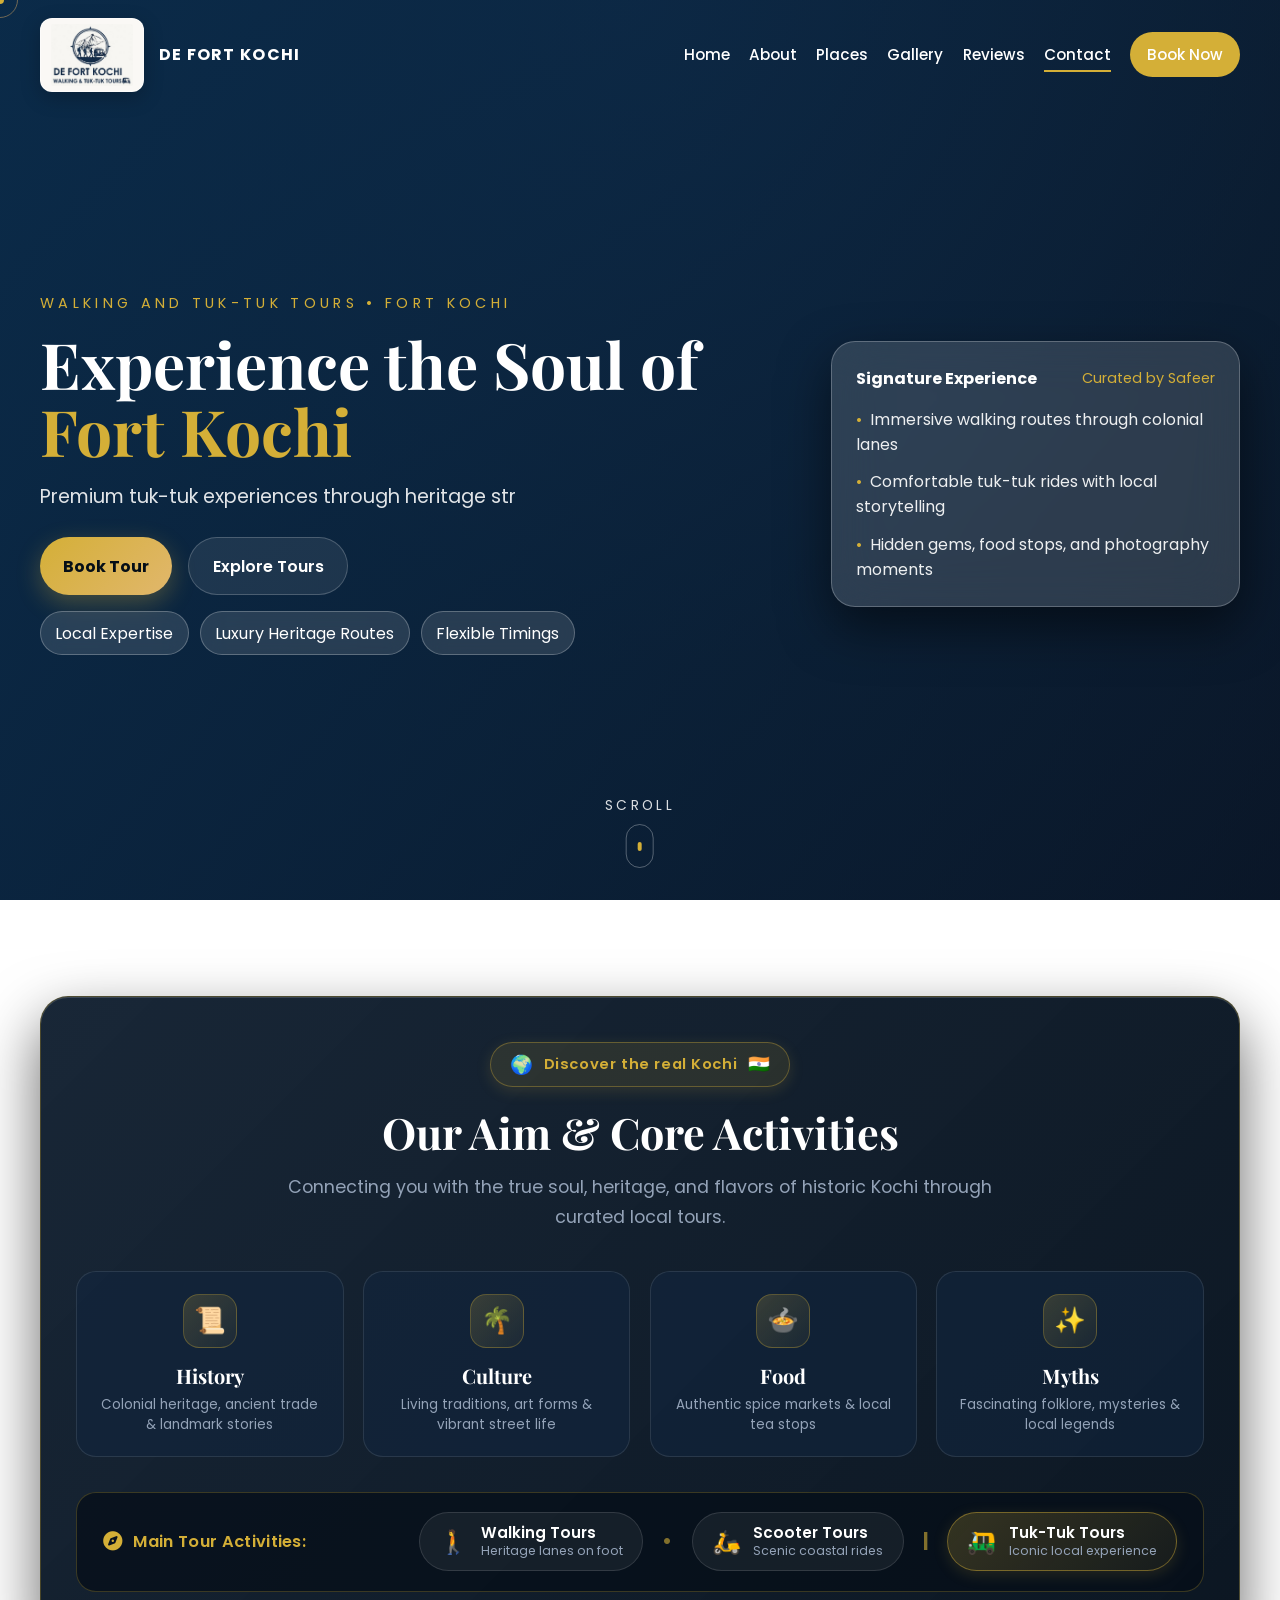
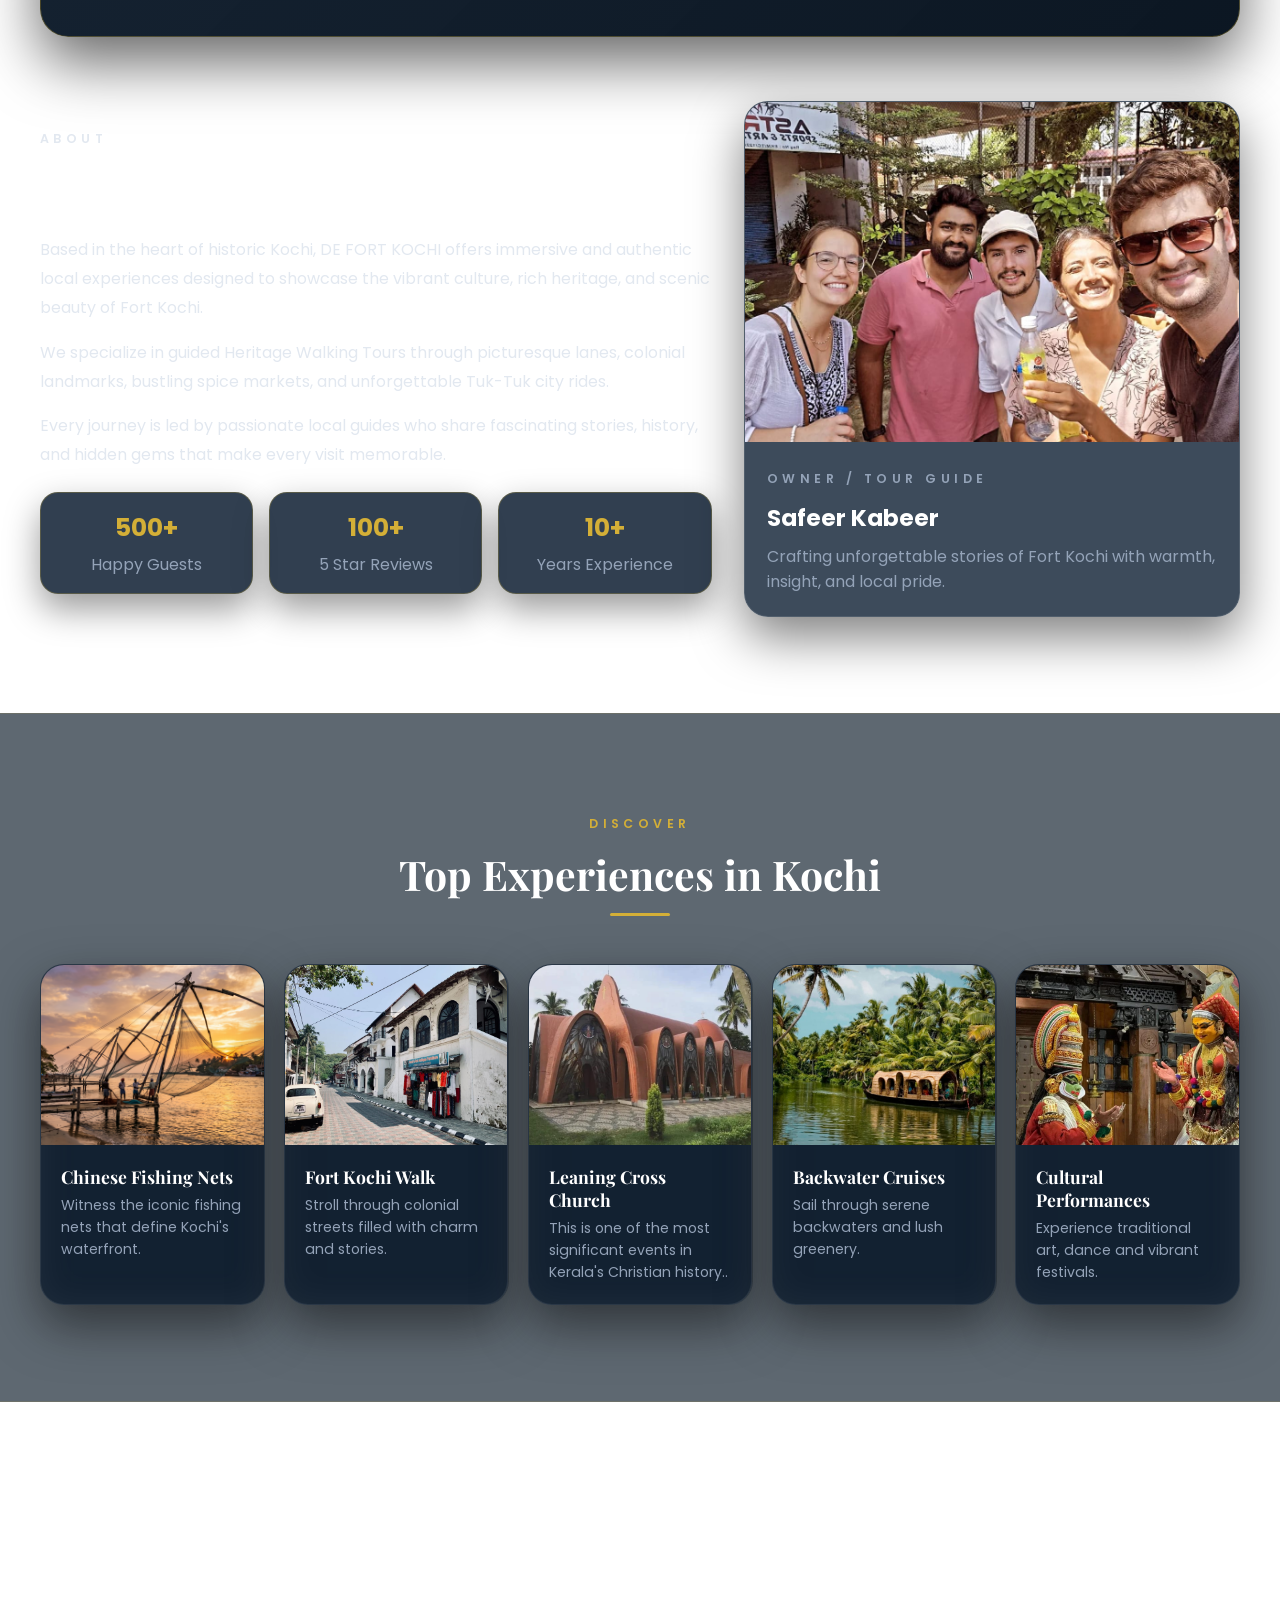
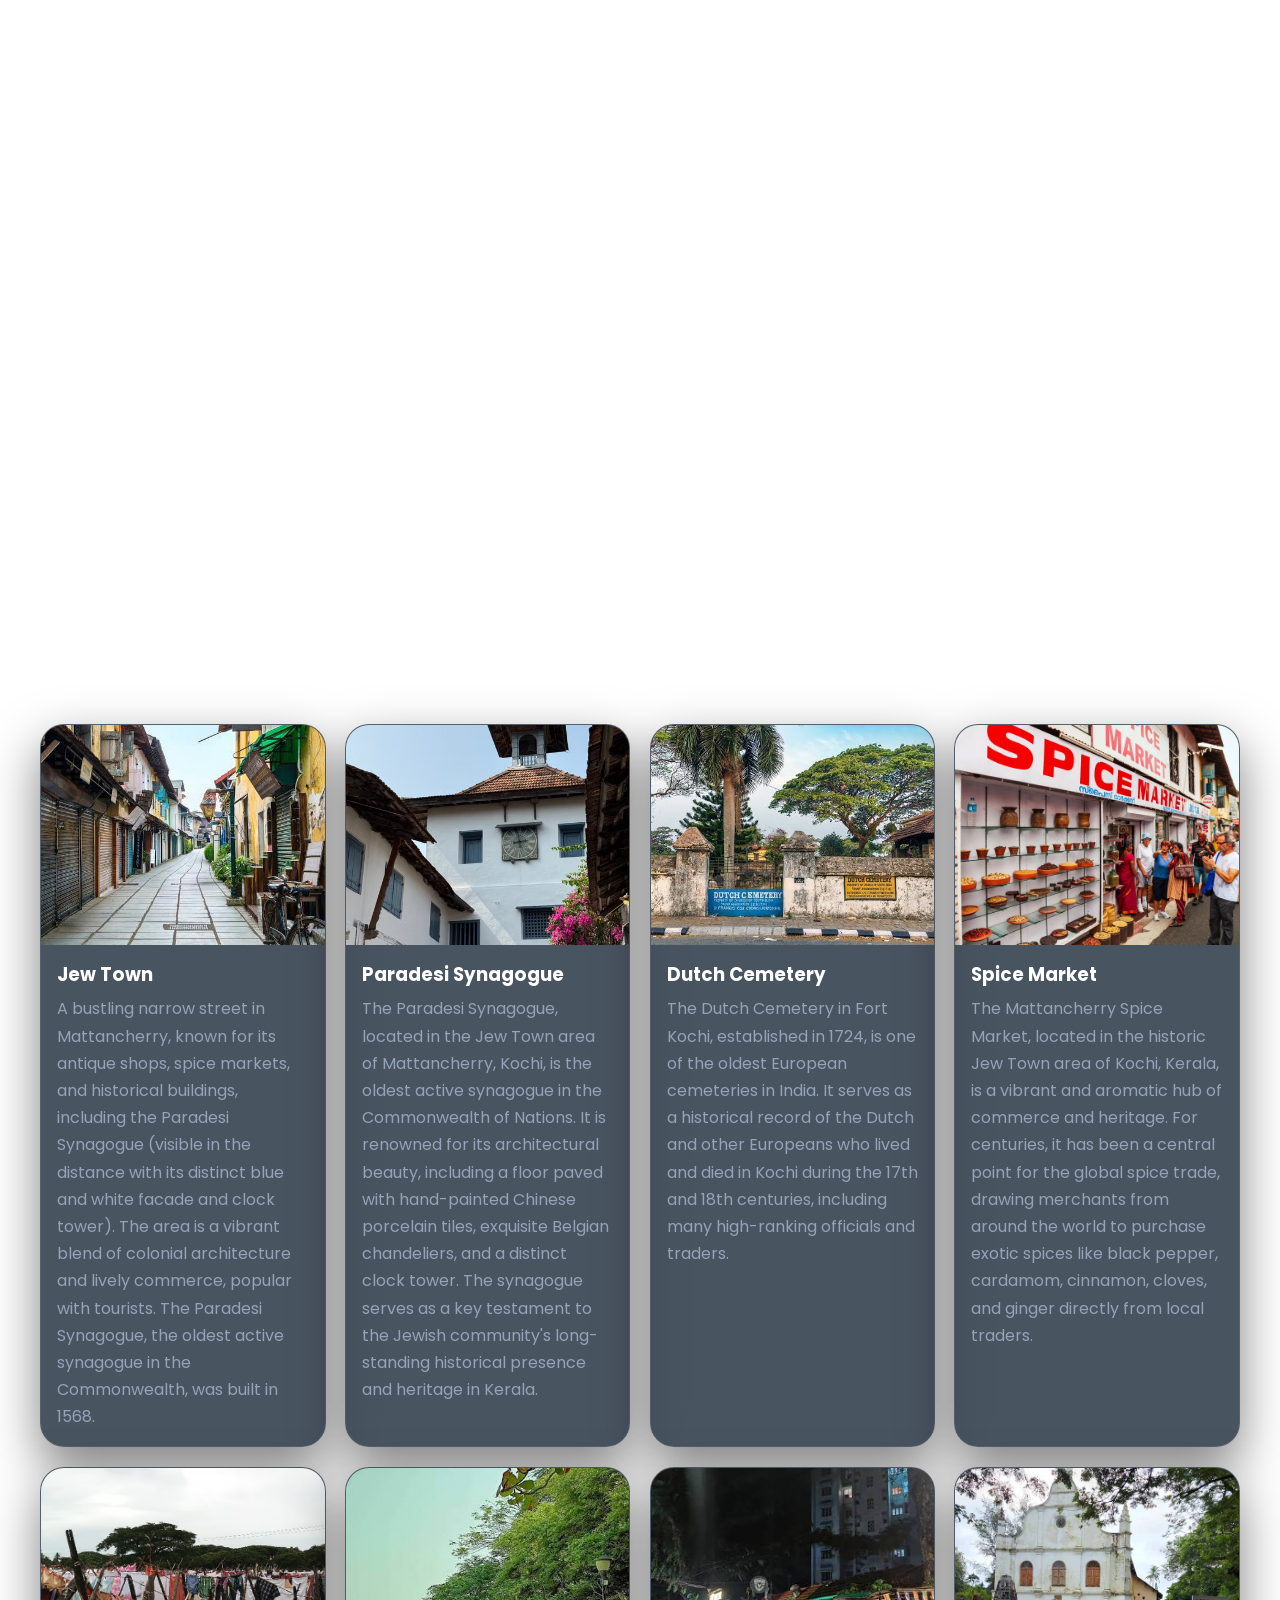
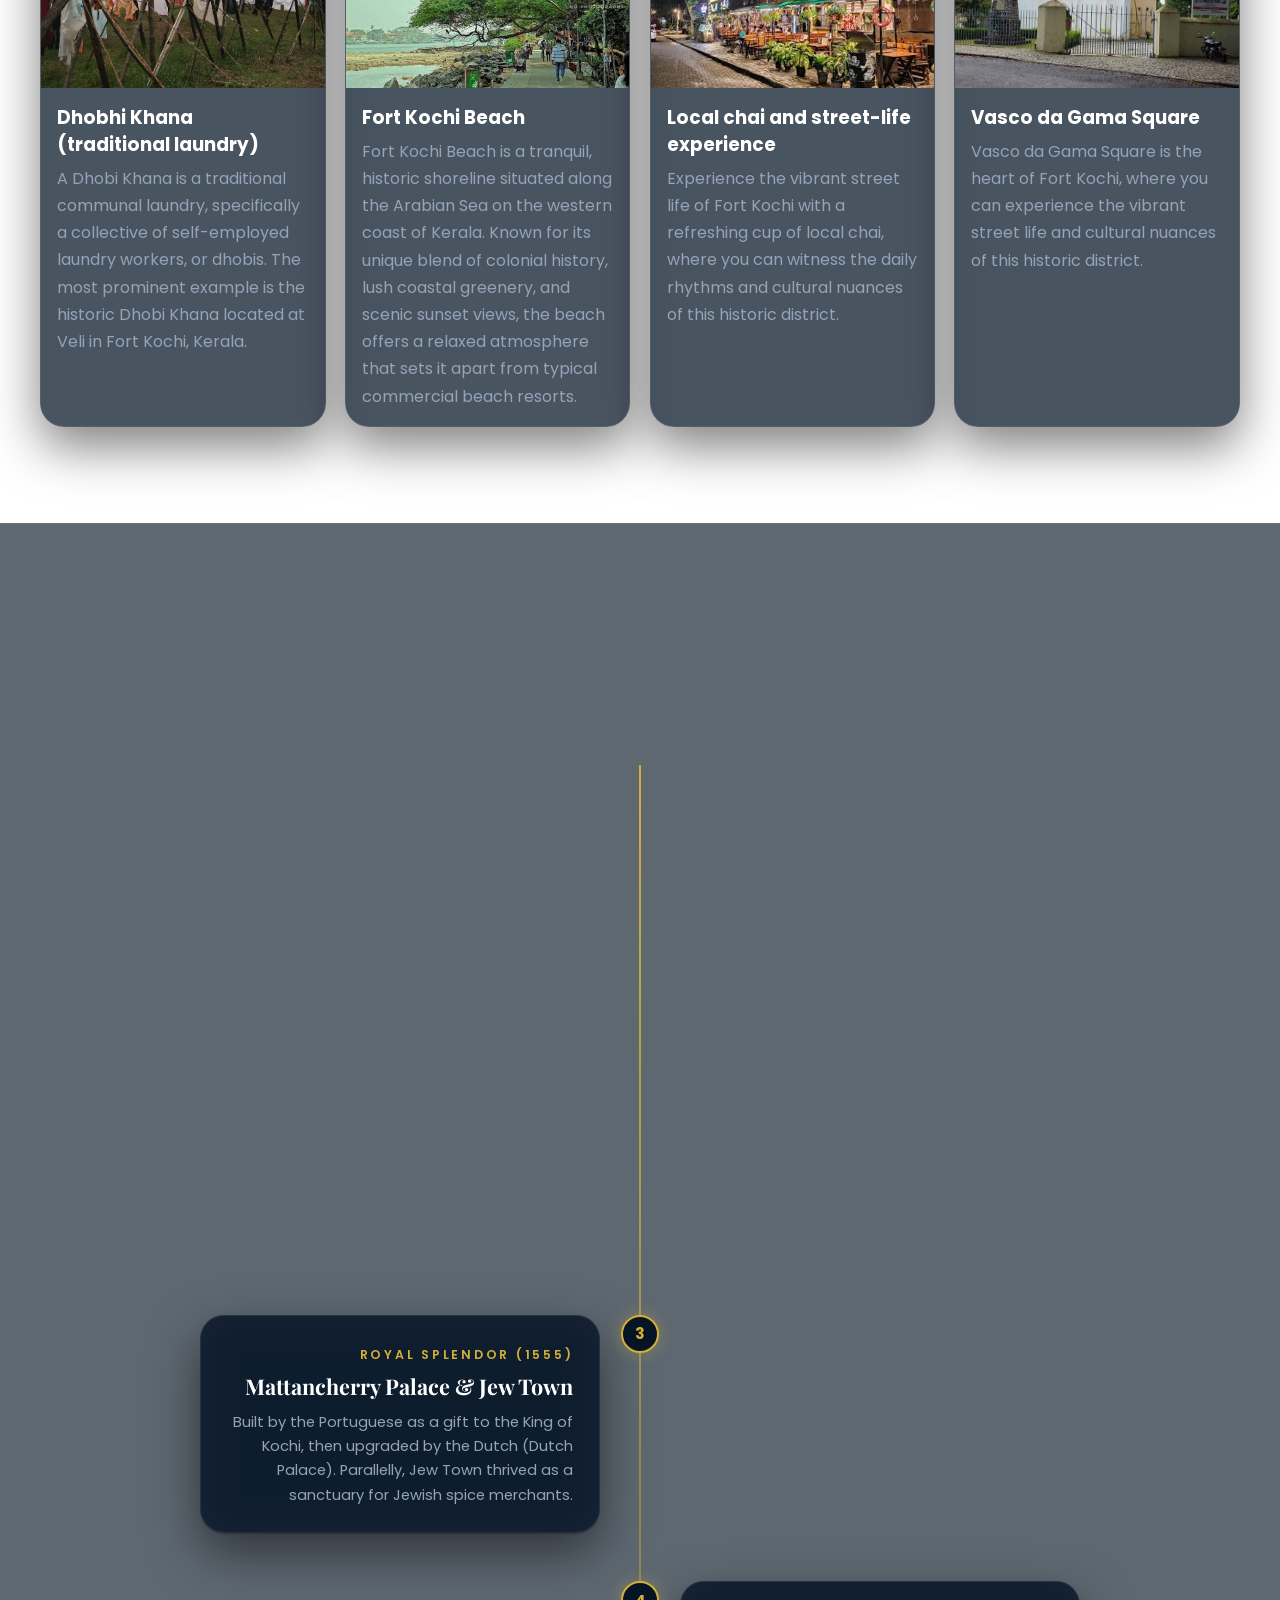
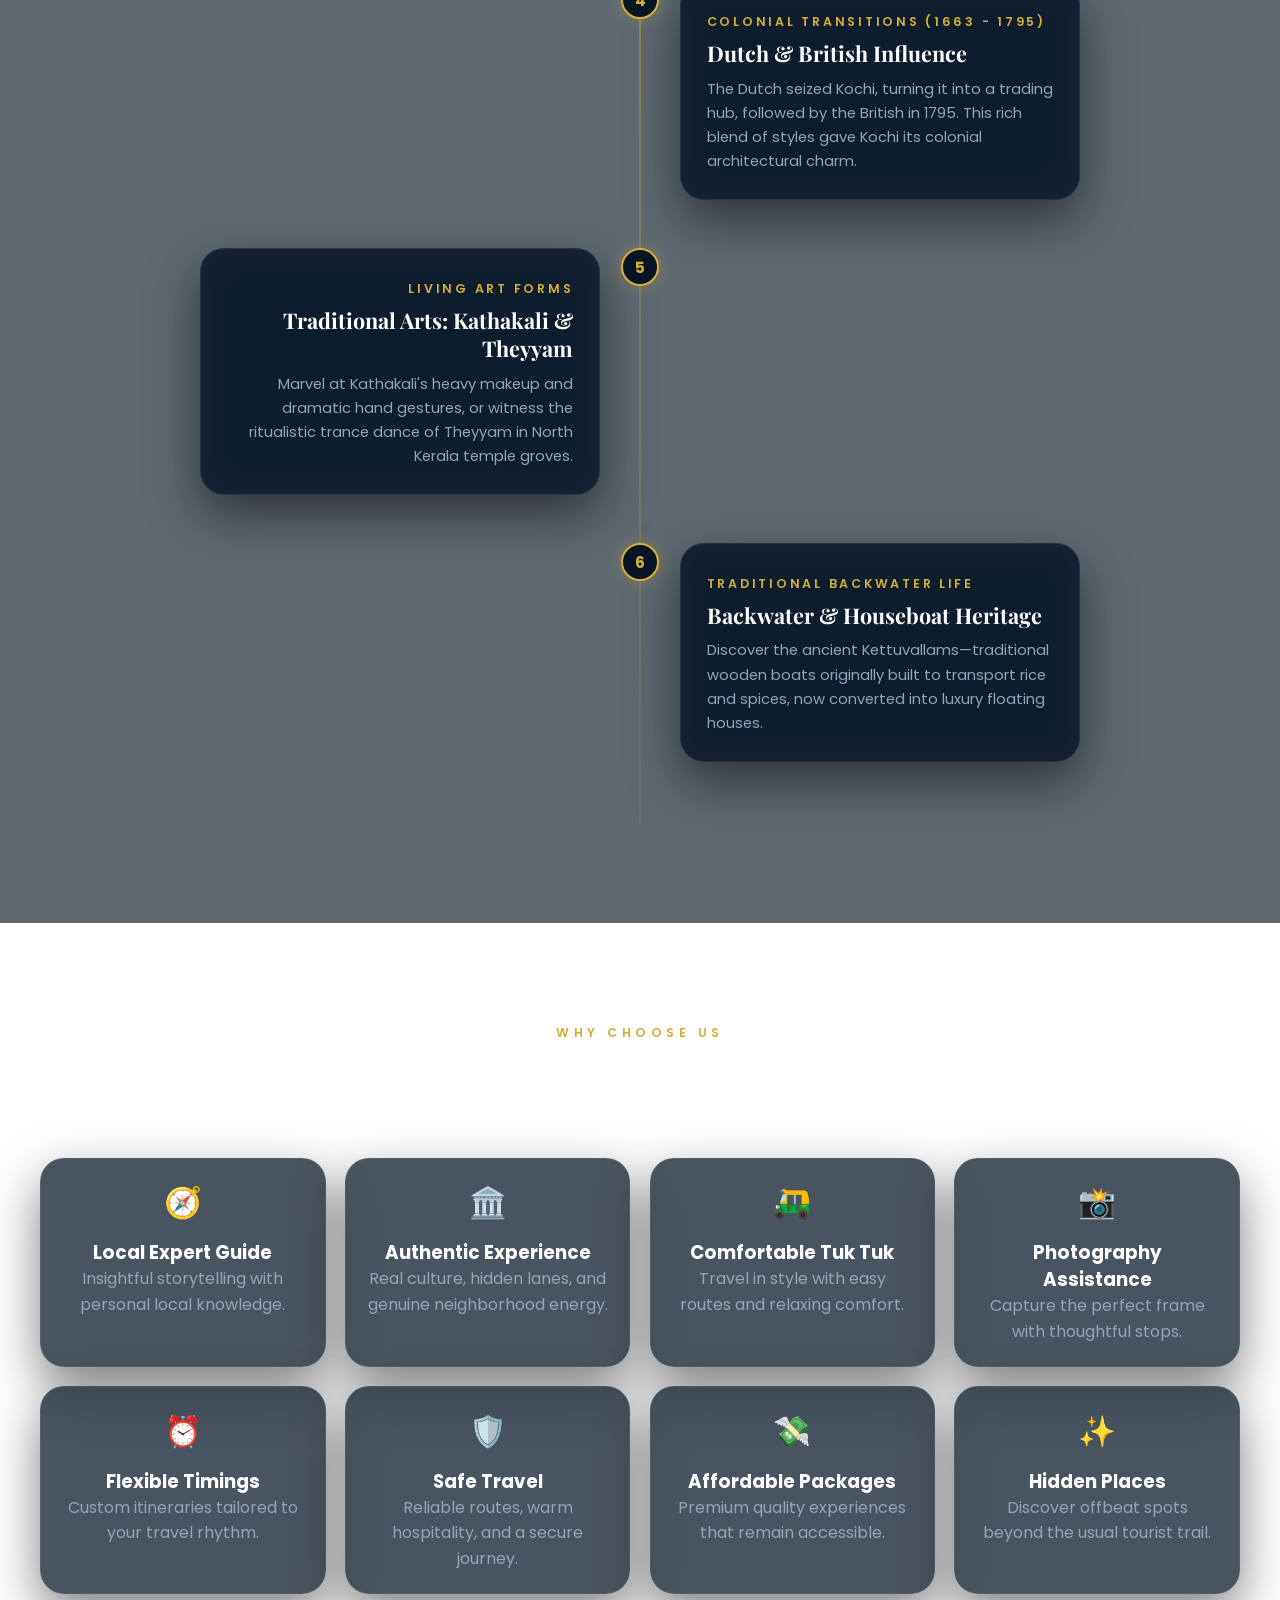
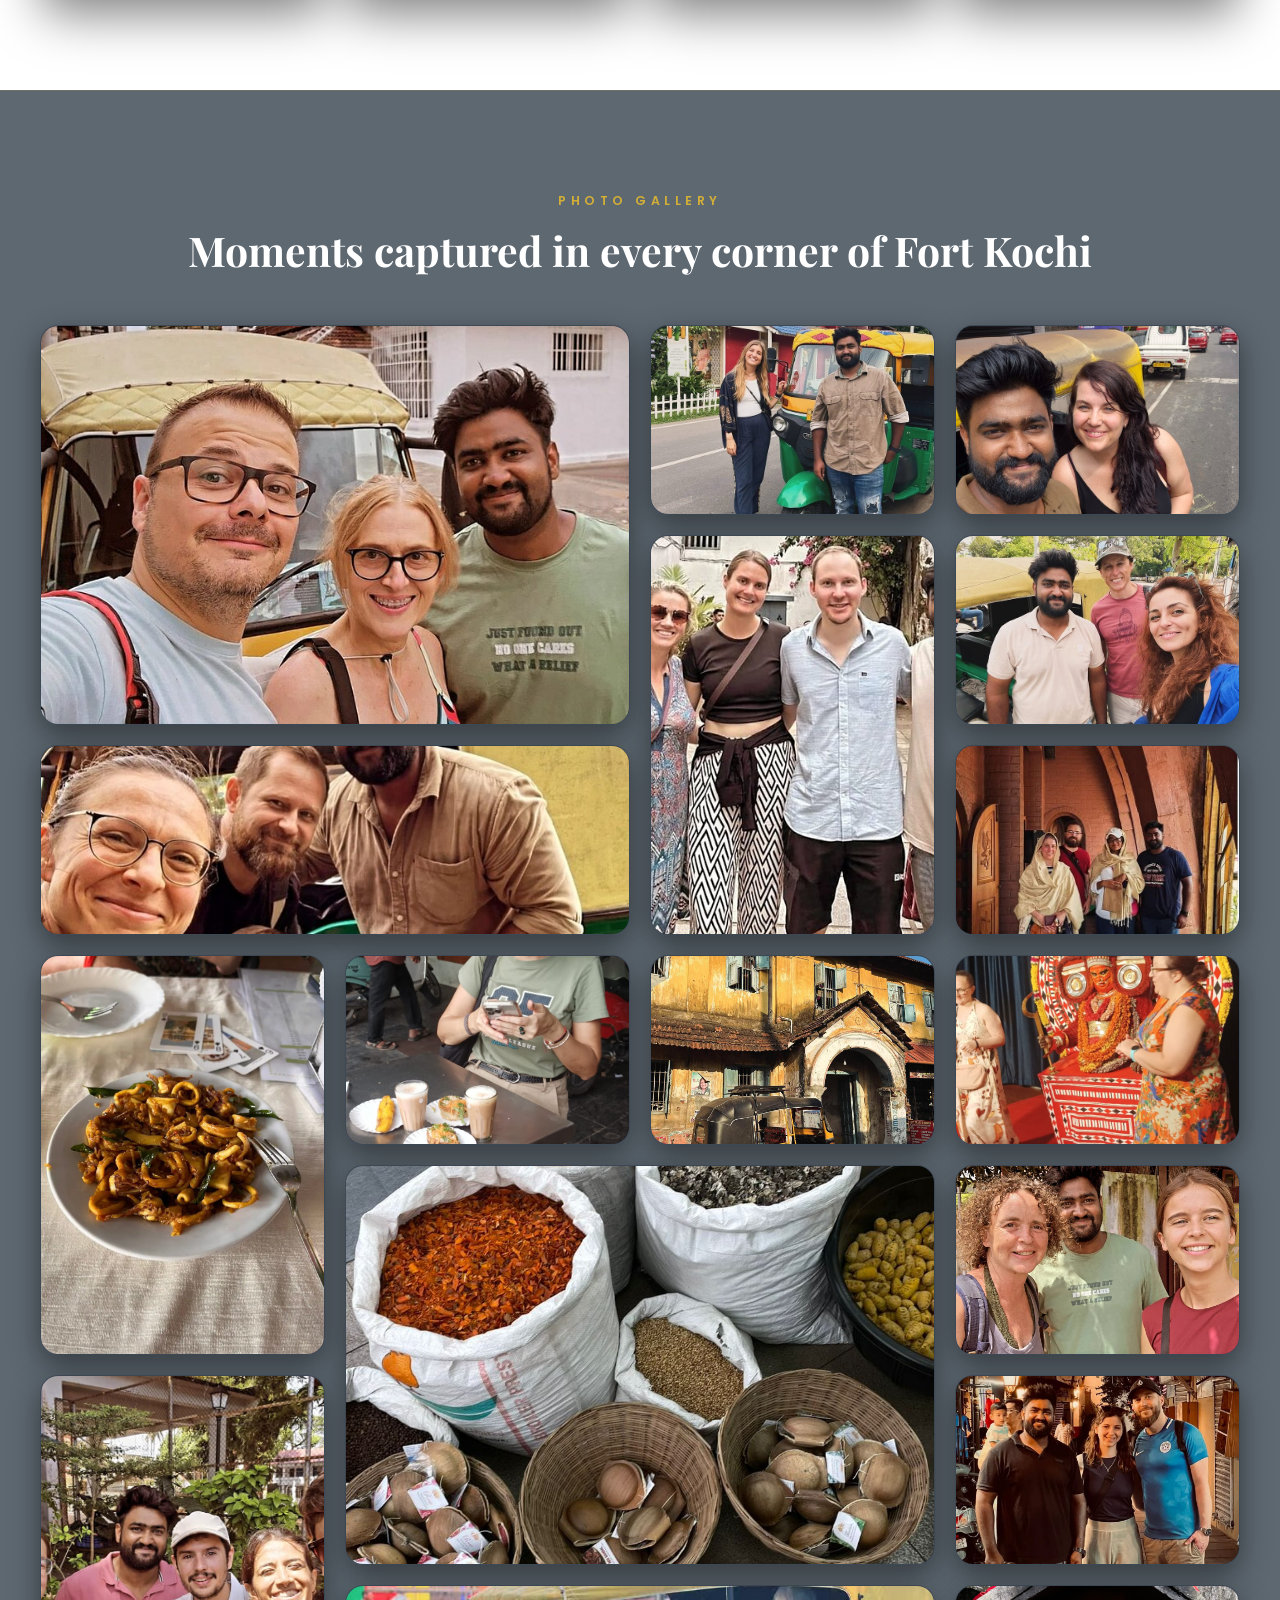
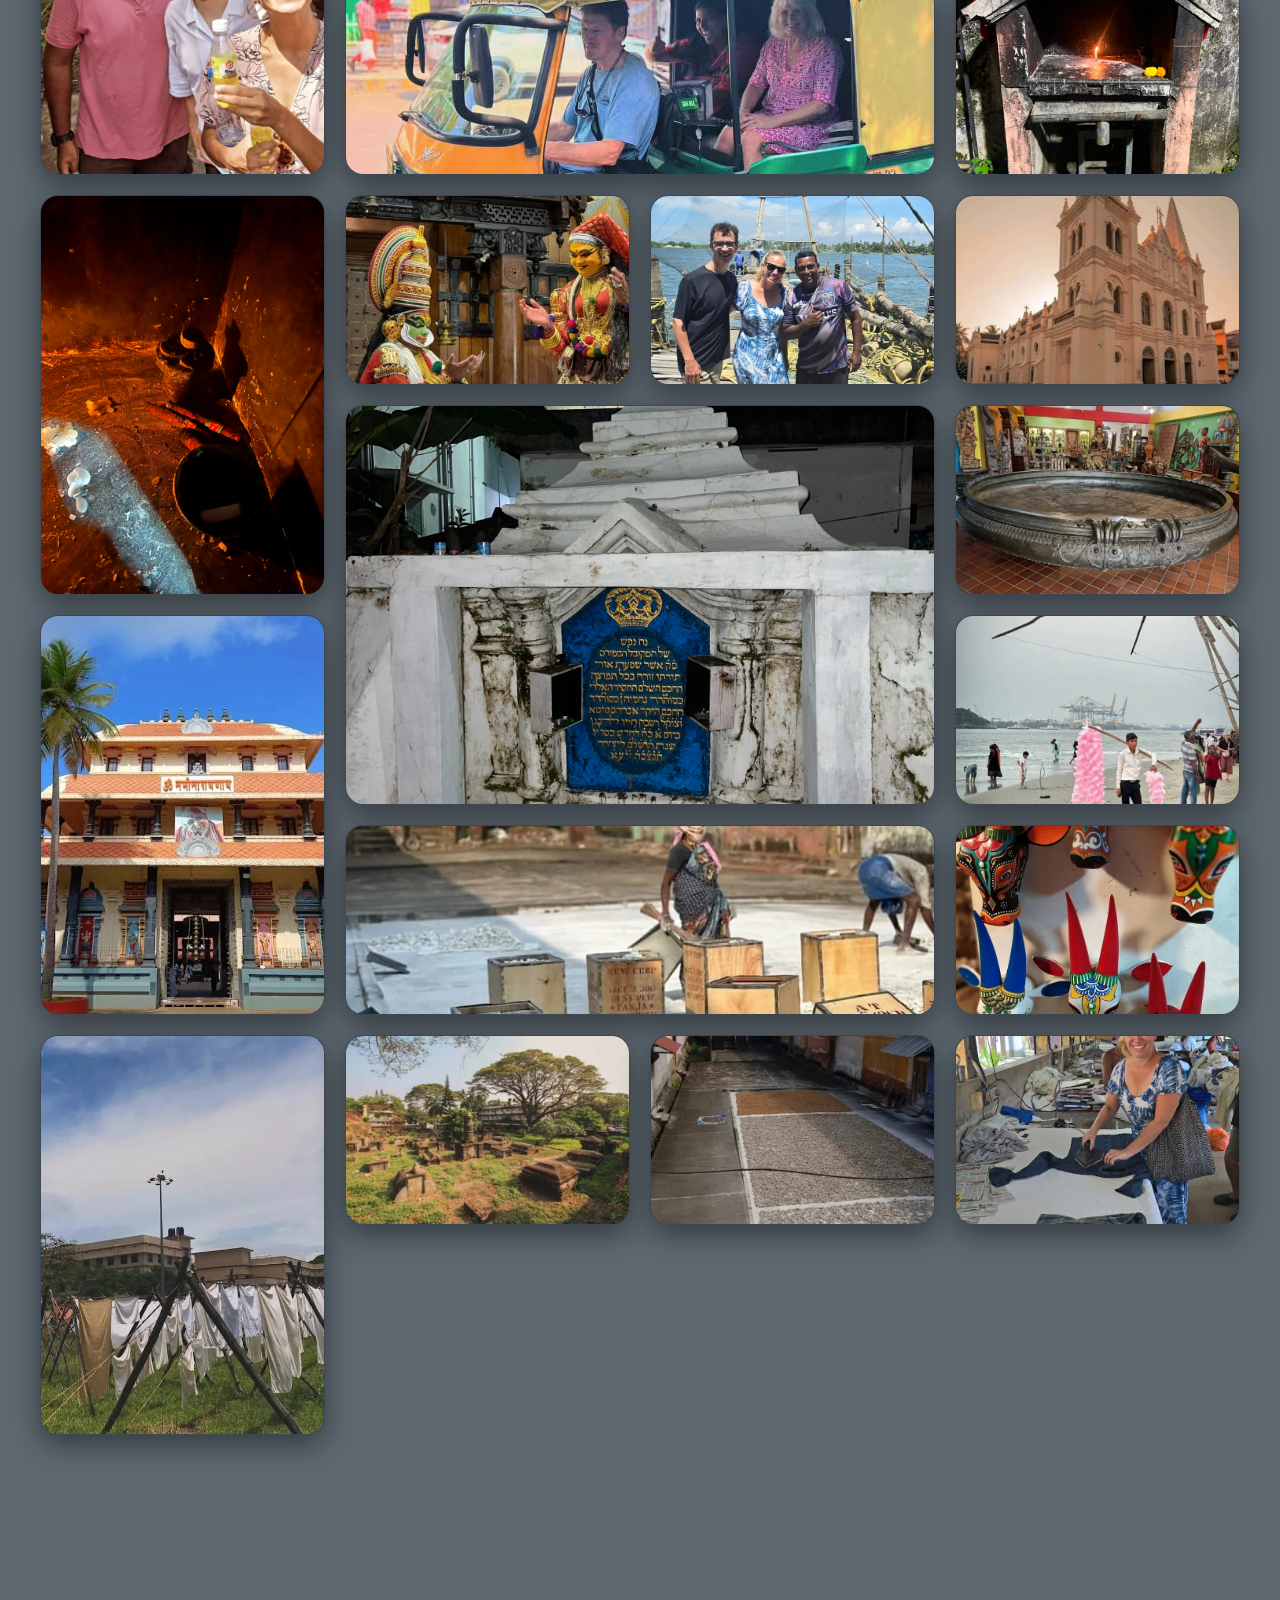
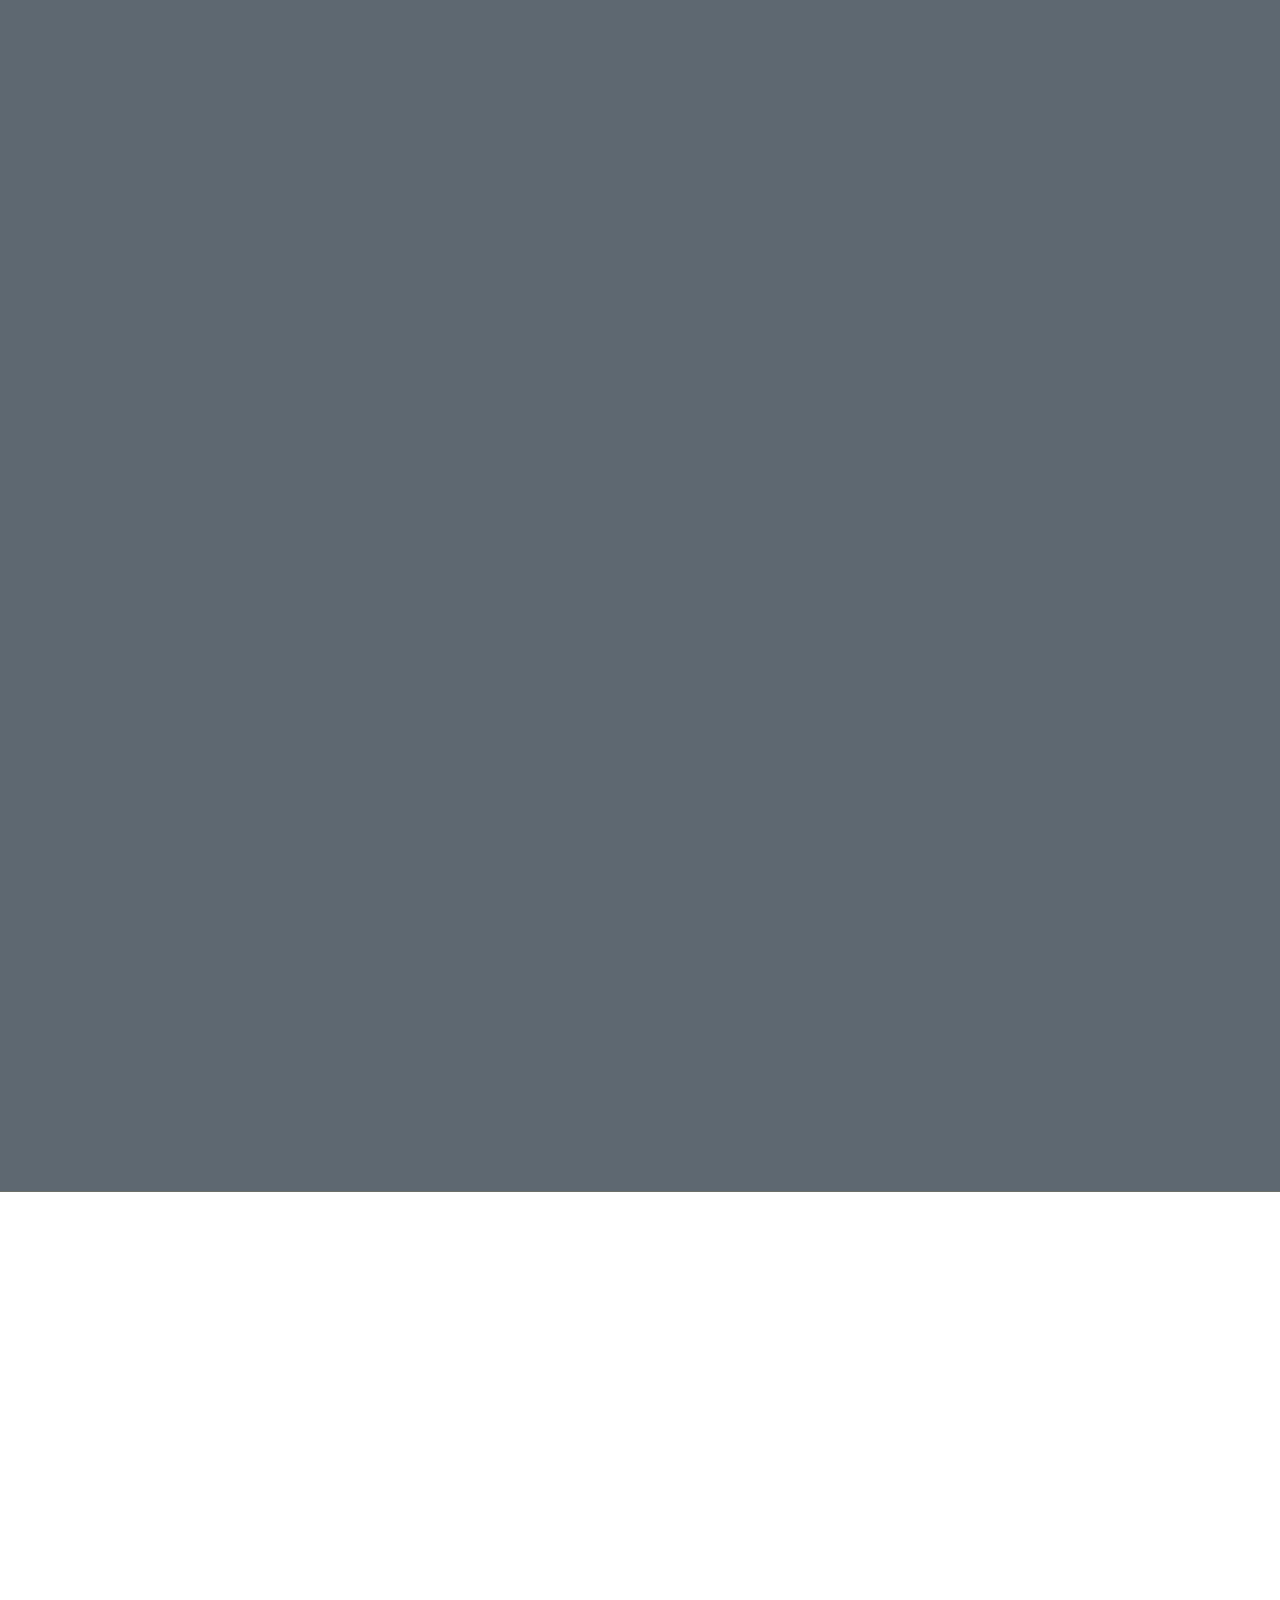
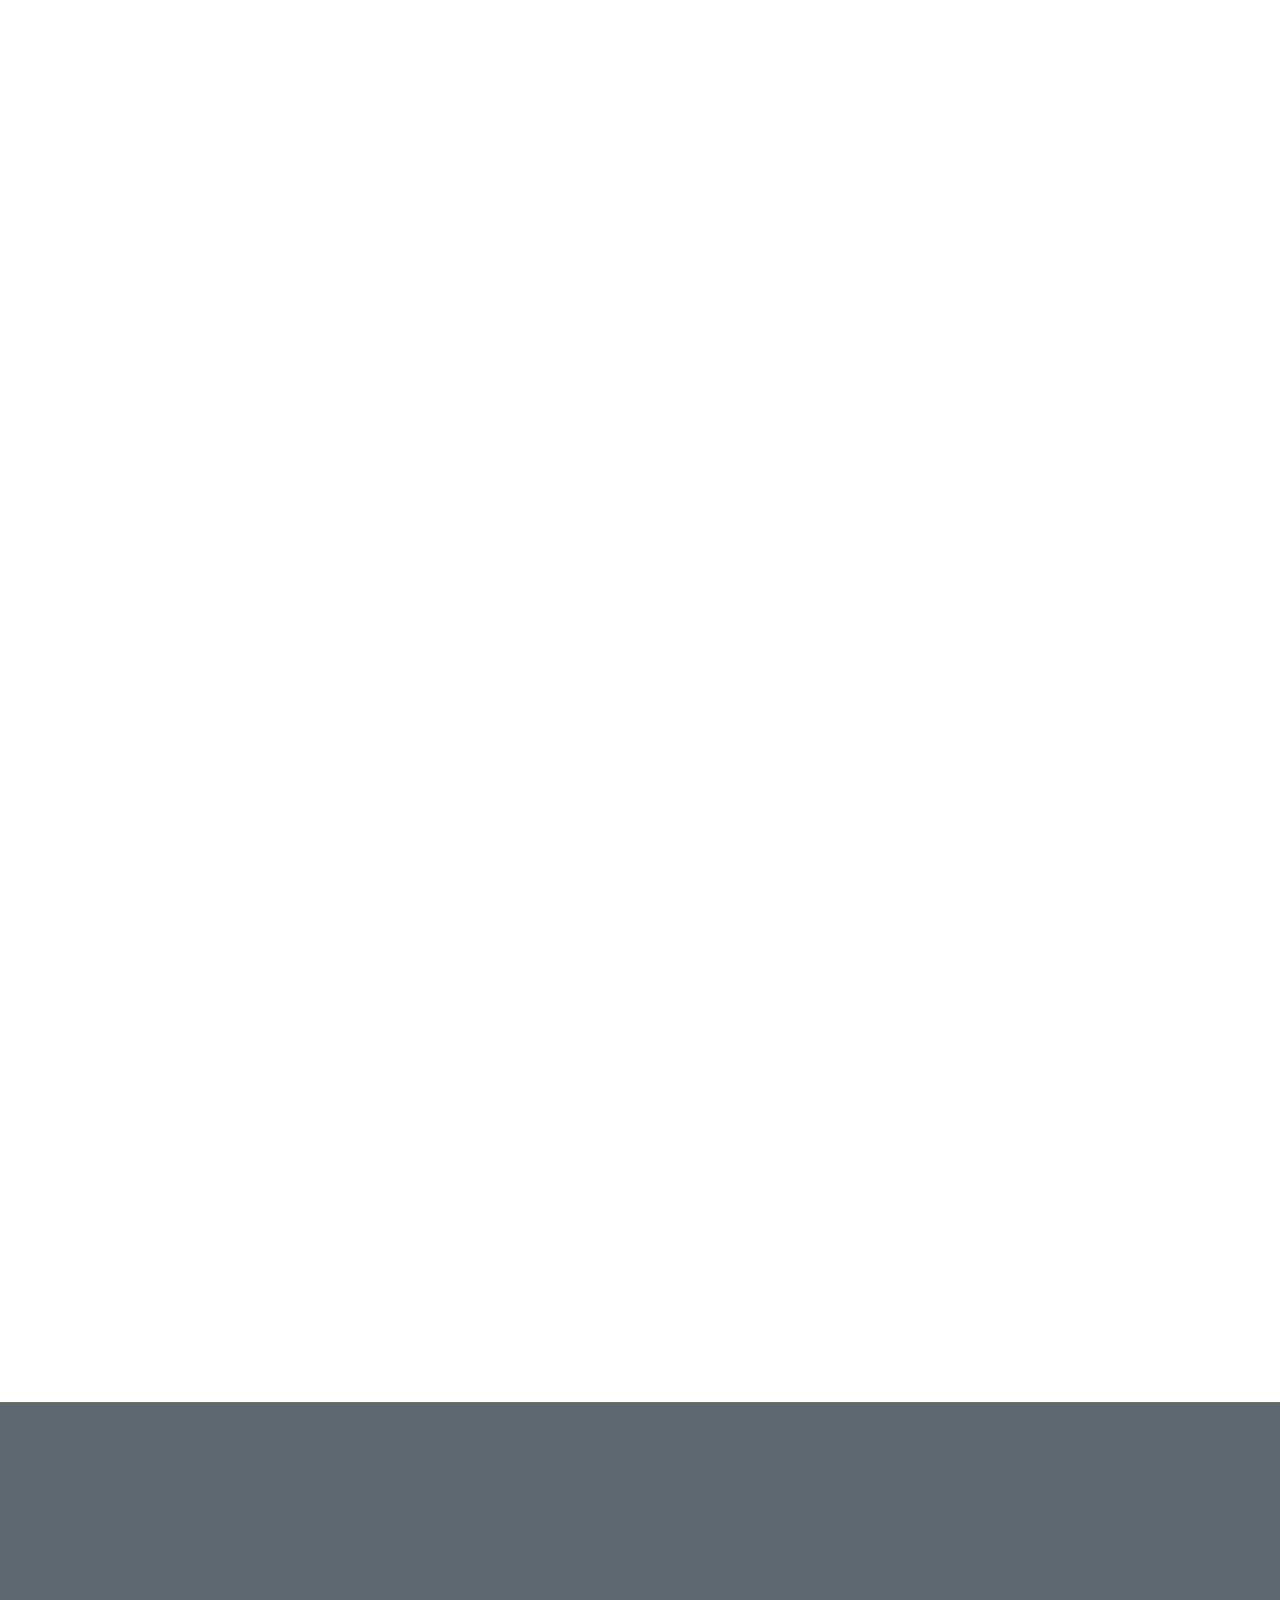
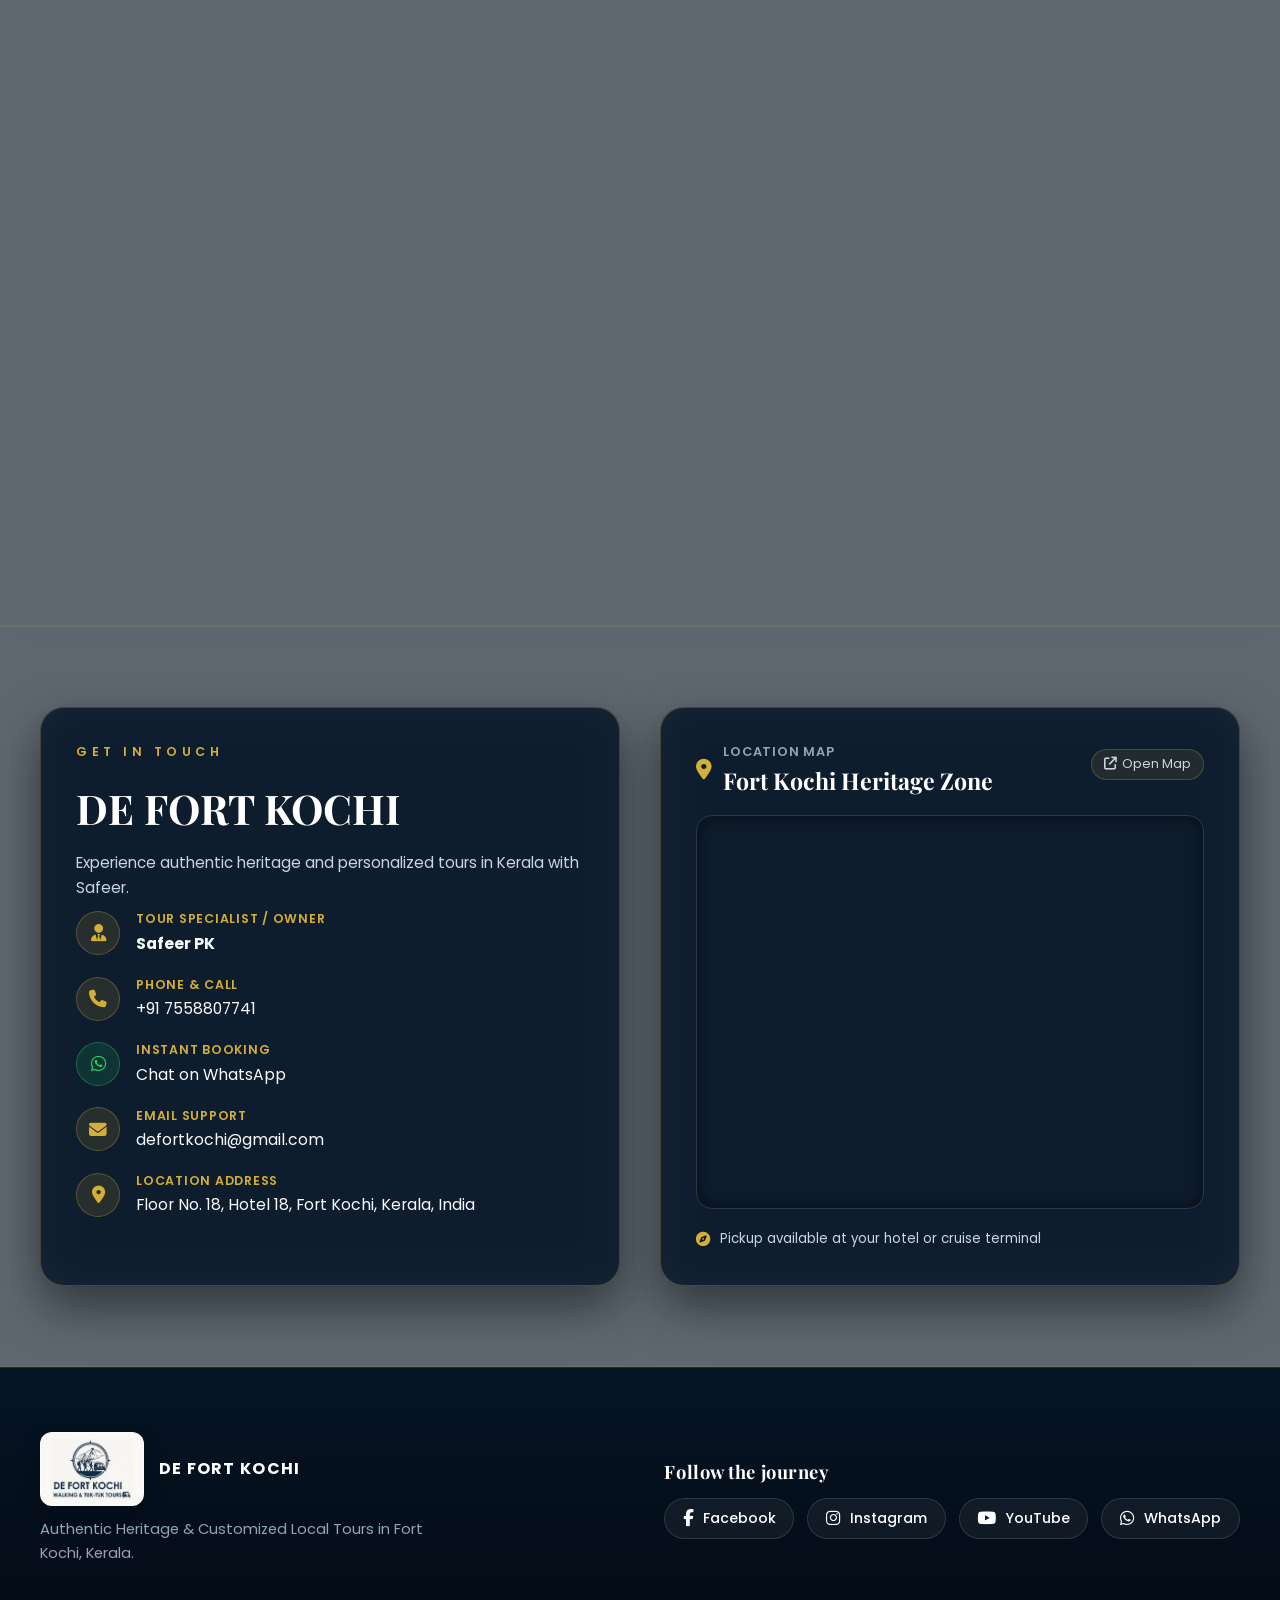
==== index.html @ 015ae426 "Add Core Aim and Activities section before Welcome to DE FORT KOCHI" ====
<!DOCTYPE html>
<html lang="en">

<head>
  <meta charset="UTF-8" />
  <meta name="viewport" content="width=device-width, initial-scale=1.0" />
  <meta name="description"
    content="DE FORT KOCHI offers premium walking and tuk-tuk heritage tours in Fort Kochi, Kerala. Discover colonial charm, local stories, and unforgettable journeys." />
  <meta name="theme-color" content="#0B2D4D" />
  <title>DE FORT KOCHI | Premium Heritage Tours</title>
  <link rel="preconnect" href="https://fonts.googleapis.com" />
  <link rel="preconnect" href="https://fonts.gstatic.com" crossorigin />
  <link
    href="https://fonts.googleapis.com/css2?family=Playfair+Display:wght@500;600;700&family=Poppins:wght@300;400;500;600;700&display=swap"
    rel="stylesheet" />
  <link rel="stylesheet" href="https://cdnjs.cloudflare.com/ajax/libs/font-awesome/6.4.0/css/all.min.css" />
  <link rel="stylesheet" href="https://cdn.jsdelivr.net/npm/swiper@10/swiper-bundle.min.css" />
  <link rel="stylesheet" href="style.css" />
</head>

<body>
  <!-- Loading screen -->
  <div class="loading-screen" aria-hidden="true">
    <div class="loading-card">
      <div class="loading-ring"></div>
      <p>Preparing your journey</p>
    </div>
  </div>

  <!-- Scroll progress -->
  <div class="progress-bar" aria-hidden="true"></div>

  <!-- Custom cursor -->
  <div class="cursor-dot" aria-hidden="true"></div>
  <div class="cursor-ring" aria-hidden="true"></div>

  <!-- Back to top -->
  <button class="back-to-top" aria-label="Back to top">↑</button>

  <!-- Header -->
  <header class="site-header">
    <div class="container nav-shell">
      <a href="#home" class="brand" aria-label="DE FORT KOCHI home">
        <img src="assets/logo.png" alt="DE FORT KOCHI logo" />
        <span>DE FORT KOCHI</span>
      </a>

      <button class="menu-toggle" aria-label="Toggle navigation" aria-expanded="false">
        <span></span>
        <span></span>
        <span></span>
      </button>

      <nav class="nav-links" aria-label="Main navigation">
        <a href="#home">Home</a>
        <a href="#about">About</a>
        <a href="#places">Places</a>
        <a href="#gallery">Gallery</a>
        <a href="#reviews">Reviews</a>
        <a href="#contact">Contact</a>
        <a href="https://wa.me/917558807741" class="btn btn-small" target="_blank" rel="noreferrer">Book Now</a>
      </nav>
    </div>
  </header>

  <main id="home">
    <!-- Hero section -->
    <section class="hero">
      <div class="hero-overlay"></div>
      <div class="container hero-content reveal">
        <div class="hero-copy">
          <p class="eyebrow">Walking and Tuk-Tuk Tours • Fort Kochi</p>
          <h1>Experience the Soul of <span>Fort Kochi</span></h1>
          <p class="hero-subtitle">
            <span class="typing-text"></span>
          </p>
          <div class="hero-actions">
            <a href="https://wa.me/917558807741" class="btn btn-primary" target="_blank" rel="noreferrer">Book Tour</a>
            <a href="#packages" class="btn btn-secondary">Explore Tours</a>
          </div>
          <div class="hero-highlights">
            <div class="highlight-pill">Local Expertise</div>
            <div class="highlight-pill">Luxury Heritage Routes</div>
            <div class="highlight-pill">Flexible Timings</div>
          </div>
        </div>

        <div class="hero-card reveal reveal-right">
          <div class="hero-card-top">
            <p>Signature Experience</p>
            <span>Curated by Safeer</span>
          </div>
          <ul>
            <li>Immersive walking routes through colonial lanes</li>
            <li>Comfortable tuk-tuk rides with local storytelling</li>
            <li>Hidden gems, food stops, and photography moments</li>
          </ul>
        </div>
      </div>

      <div class="scroll-indicator">
        <span>Scroll</span>
        <div class="mouse">
          <div class="wheel"></div>
        </div>
      </div>
    </section>

    <!-- About section -->
    <section id="about" class="section">
      <!-- Core Aim & Activities Showcase -->
      <div class="container core-aim-container reveal reveal-up">
        <div class="core-aim-card">
          <div class="core-aim-header">
            <div class="aim-badge-pill">
              <span class="aim-emoji">🌍</span>
              <span>Discover the real Kochi</span>
              <span class="flag-icon">🇮🇳</span>
            </div>
            <h2 class="aim-main-title">Our Aim & Core Activities</h2>
            <p class="aim-description">
              Connecting you with the true soul, heritage, and flavors of historic Kochi through curated local tours.
            </p>
          </div>

          <!-- 4 Core Themes / Pillars -->
          <div class="aim-pillars-grid">
            <div class="aim-pillar-card">
              <div class="pillar-icon-wrap">
                <span class="pillar-emoji">📜</span>
              </div>
              <div class="pillar-content">
                <h3>History</h3>
                <p>Colonial heritage, ancient trade & landmark stories</p>
              </div>
            </div>

            <div class="aim-pillar-card">
              <div class="pillar-icon-wrap">
                <span class="pillar-emoji">🌴</span>
              </div>
              <div class="pillar-content">
                <h3>Culture</h3>
                <p>Living traditions, art forms & vibrant street life</p>
              </div>
            </div>

            <div class="aim-pillar-card">
              <div class="pillar-icon-wrap">
                <span class="pillar-emoji">🍲</span>
              </div>
              <div class="pillar-content">
                <h3>Food</h3>
                <p>Authentic spice markets & local tea stops</p>
              </div>
            </div>

            <div class="aim-pillar-card">
              <div class="pillar-icon-wrap">
                <span class="pillar-emoji">✨</span>
              </div>
              <div class="pillar-content">
                <h3>Myths</h3>
                <p>Fascinating folklore, mysteries & local legends</p>
              </div>
            </div>
          </div>

          <!-- Activities Highlights Banner -->
          <div class="aim-activities-banner">
            <div class="activities-title">
              <i class="fa-solid fa-compass"></i>
              <span>Main Tour Activities:</span>
            </div>
            <div class="activities-chips-group">
              <div class="activity-badge-card">
                <span class="activity-emoji">🚶</span>
                <div class="activity-details">
                  <strong>Walking Tours</strong>
                  <span>Heritage lanes on foot</span>
                </div>
              </div>
              <span class="activity-separator">•</span>
              <div class="activity-badge-card">
                <span class="activity-emoji">🛵</span>
                <div class="activity-details">
                  <strong>Scooter Tours</strong>
                  <span>Scenic coastal rides</span>
                </div>
              </div>
              <span class="activity-separator">|</span>
              <div class="activity-badge-card highlight-activity">
                <span class="activity-emoji">🛺</span>
                <div class="activity-details">
                  <strong>Tuk-Tuk Tours</strong>
                  <span>Iconic local experience</span>
                </div>
              </div>
            </div>
          </div>
        </div>
      </div>

      <div class="container about-grid">
        <div class="about-copy reveal reveal-left">
          <p class="section-label">About</p>
          <h2>Welcome to DE FORT KOCHI.</h2>
          <p>
            Based in the heart of historic Kochi, DE FORT KOCHI offers immersive and authentic local experiences
            designed to showcase the vibrant culture, rich heritage, and scenic beauty of Fort Kochi.
          </p>
          <p>
            We specialize in guided Heritage Walking Tours through picturesque lanes, colonial landmarks, bustling spice
            markets, and unforgettable Tuk-Tuk city rides.
          </p>
          <p>
            Every journey is led by passionate local guides who share fascinating stories, history, and hidden gems that
            make every visit memorable.
          </p>
          <div class="counter-row">
            <div class="counter-card">
              <strong data-target="500">0</strong>
              <span>Happy Guests</span>
            </div>
            <div class="counter-card">
              <strong data-target="100">0</strong>
              <span>5 Star Reviews</span>
            </div>
            <div class="counter-card">
              <strong data-target="10">0</strong>
              <span>Years Experience</span>
            </div>
          </div>
        </div>

        <div class="about-card reveal reveal-right">
          <img src="assets/SafeerNew.jpg?auto=format&fit=crop&w=900&q=80" alt="Safeer Kabeer - Owner & Tour Guide of DE FORT KOCHI"
            loading="lazy" />
          <div class="about-card-body">
            <p class="section-label">Owner / Tour Guide</p>
            <h3>Safeer Kabeer</h3>
            <p>Crafting unforgettable stories of Fort Kochi with warmth, insight, and local pride.</p>
          </div>
        </div>
      </div>
    </section>

    <!-- Top Experiences in Kochi Section -->
    <section class="experiences-section section section-alt" id="experiences">
      <div class="container experiences-container">
        <div class="section-header reveal" data-aos="fade-up">
          <p class="section-label">Discover</p>
          <h2 class="section-title">Top Experiences in Kochi</h2>
          <div class="divider"></div>
        </div>

        <div class="experiences-grid">
          <!-- Item 1 -->
          <div class="exp-card reveal reveal-up" data-aos="fade-up" data-aos-delay="100">
            <div class="exp-img-wrapper">
              <img src="assets/images/chinese_fishing_nets.png" alt="Chinese Fishing Nets" loading="lazy">
            </div>
            <div class="exp-info">
              <h3>Chinese Fishing Nets</h3>
              <p>Witness the iconic fishing nets that define Kochi's waterfront.</p>
            </div>
          </div>
          <!-- Item 2 -->
          <div class="exp-card reveal reveal-up" data-aos="fade-up" data-aos-delay="200">
            <div class="exp-img-wrapper">
              <img src="assets/images/fort_kochi_walk.png" alt="Fort Kochi Walk" loading="lazy">
            </div>
            <div class="exp-info">
              <h3>Fort Kochi Walk</h3>
              <p>Stroll through colonial streets filled with charm and stories.</p>
            </div>
          </div>
          <!-- Item 3 -->
          <div class="exp-card reveal reveal-up" data-aos="fade-up" data-aos-delay="300">
            <div class="exp-img-wrapper">
              <img src="assets/images/leaning_cross_church.png" alt="Leaning Cross Church" loading="lazy">
            </div>
            <div class="exp-info">
              <h3>Leaning Cross Church</h3>
              <p>This is one of the most significant events in Kerala's Christian history..</p>
            </div>
          </div>
          <!-- Item 4 -->
          <div class="exp-card reveal reveal-up" data-aos="fade-up" data-aos-delay="400">
            <div class="exp-img-wrapper">
              <img src="assets/images/backwater_cruises.png" alt="Backwater Cruises" loading="lazy">
            </div>
            <div class="exp-info">
              <h3>Backwater Cruises</h3>
              <p>Sail through serene backwaters and lush greenery.</p>
            </div>
          </div>
          <!-- Item 5 -->
          <div class="exp-card reveal reveal-up" data-aos="fade-up" data-aos-delay="500">
            <div class="exp-img-wrapper">
              <img src="assets/images/kathakali.png" alt="Cultural Performances" loading="lazy">
            </div>
            <div class="exp-info">
              <h3>Cultural Performances</h3>
              <p>Experience traditional art, dance and vibrant festivals.</p>
            </div>
          </div>
        </div>
      </div>
    </section>

    <!-- Places section -->
    <section id="places" class="section">
      <div class="container">
        <div class="section-heading reveal">
          <p class="section-label">Must Visit Places</p>
          <h2>Where history, color, and culture meet</h2>
        </div>

        <div class="places-grid">
          <article class="place-card reveal reveal-up">
            <img src="assets/Chinees_Net.jpg?auto=format&fit=crop&w=800&q=80" alt="Chinese Fishing Nets"
              loading="lazy" />
            <div class="place-content">
              <h3>Chinese Fishing Nets</h3>
              <p>The massive, cantilevered wooden structures with fine nets dipped into the calm water are illuminated
                by the warm, golden light of early evening. Local fishermen are managing the ropes and nets.</p>
            </div>
          </article>
          <article class="place-card reveal reveal-up">
            <img src="assets/Francis_Church.jpg?auto=format&fit=crop&w=800&q=80" alt="St Francis Church"
              loading="lazy" />
            <div class="place-content">
              <h3>St Francis Church</h3>
              <p>The whitewashed, colonial-era church, with its distinctive Dutch-influenced facade and two bell towers,
                stands prominently. Its architecture, a blend of European styles, reflects its long history as the
                oldest European-built church in India (originally constructed in 1503).</p>
            </div>
          </article>
          <article class="place-card reveal reveal-up">
            <img src="assets/Santa_Cruz.jpg?auto=format&fit=crop&w=800&q=80" alt="Santa Cruz Basilica" loading="lazy" />
            <div class="place-content">
              <h3>Santa Cruz Basilica</h3>
              <p>The Santa Cruz Cathedral Basilica in Fort Kochi is one of the oldest and most heritage-rich churches in
                Kerala. Known for its striking Indo-Gothic architecture, it is famous for its intricate historical
                frescoes, murals, and a beautiful altar piece that showcases Portuguese and Dutch influences.</p>
            </div>
          </article>
          <article class="place-card reveal reveal-up">
            <img src="assets/Mattancherry_Palace.jpg?auto=format&fit=crop&w=800&q=80" alt="Mattancherry Palace"
              loading="lazy" />
            <div class="place-content">
              <h3>Mattancherry Palace</h3>
              <p>Built by the Portuguese in 1555 and later renovated by the Dutch, the Mattancherry Palace, also known
                as the Dutch Palace, is a fine example of Kerala architecture mixed with colonial influences. It
                features a stunning collection of murals depicting scenes from Hindu epics, royal portraits, and
                artifacts. The palace, with its white walls and red-tiled roofs, is a central landmark in Mattancherry.
              </p>
            </div>
          </article>
          <article class="place-card reveal reveal-up">
            <img src="assets/Jew_Town.jpg?auto=format&fit=crop&w=800&q=80" alt="Jew Town" loading="lazy" />
            <div class="place-content">
              <h3>Jew Town</h3>
              <p>A bustling narrow street in Mattancherry, known for its antique shops, spice markets, and historical
                buildings, including the Paradesi Synagogue (visible in the distance with its distinct blue and white
                facade and clock tower). The area is a vibrant blend of colonial architecture and lively commerce,
                popular with tourists. The Paradesi Synagogue, the oldest active synagogue in the Commonwealth, was
                built in 1568.</p>
            </div>
          </article>
          <article class="place-card reveal reveal-up">
            <img src="assets/Paradesi_Synagogue.jpg?auto=format&fit=crop&w=800&q=80" alt="Paradesi Synagogue"
              loading="lazy" />
            <div class="place-content">
              <h3>Paradesi Synagogue</h3>
              <p>The Paradesi Synagogue, located in the Jew Town area of Mattancherry, Kochi, is the oldest active
                synagogue in the Commonwealth of Nations. It is renowned for its architectural beauty, including a floor
                paved with hand-painted Chinese porcelain tiles, exquisite Belgian chandeliers, and a distinct clock
                tower. The synagogue serves as a key testament to the Jewish community's long-standing historical
                presence and heritage in Kerala.</p>
            </div>
          </article>
          <article class="place-card reveal reveal-up">
            <img src="assets/Dutch_Cemetery.jpg?auto=format&fit=crop&w=800&q=80" alt="Dutch Cemetery" loading="lazy" />
            <div class="place-content">
              <h3>Dutch Cemetery</h3>
              <p>The Dutch Cemetery in Fort Kochi, established in 1724, is one of the oldest European cemeteries in
                India. It serves as a historical record of the Dutch and other Europeans who lived and died in Kochi
                during the 17th and 18th centuries, including many high-ranking officials and traders.</p>
            </div>
          </article>
          <article class="place-card reveal reveal-up">
            <img src="assets/Spice_Market.jpg?auto=format&fit=crop&w=800&q=80" alt="Spice Market" loading="lazy" />
            <div class="place-content">
              <h3>Spice Market</h3>
              <p>The Mattancherry Spice Market, located in the historic Jew Town area of Kochi, Kerala, is a vibrant and
                aromatic hub of commerce and heritage. For centuries, it has been a central point for the global spice
                trade, drawing merchants from around the world to purchase exotic spices like black pepper, cardamom,
                cinnamon, cloves, and ginger directly from local traders.</p>
            </div>
          </article>
          <article class="place-card reveal reveal-up">
            <img src="assets/Dhobi_Khana.jpg?auto=format&fit=crop&w=800&q=80" alt="Dhobi Khana" loading="lazy" />
            <div class="place-content">
              <h3>Dhobhi Khana (traditional laundry)</h3>
              <p>A Dhobi Khana is a traditional communal laundry, specifically a collective of self-employed laundry
                workers, or dhobis. The most prominent example is the historic Dhobi Khana located at Veli in Fort
                Kochi, Kerala.</p>
            </div>
          </article>
          <article class="place-card reveal reveal-up">
            <img src="assets/Fort_Kochi_Beach.jpg?auto=format&fit=crop&w=800&q=80" alt="Fort Kochi Beach"
              loading="lazy" />
            <div class="place-content">
              <h3>Fort Kochi Beach</h3>
              <p>Fort Kochi Beach is a tranquil, historic shoreline situated along the Arabian Sea on the western coast
                of Kerala. Known for its unique blend of colonial history, lush coastal greenery, and scenic sunset
                views, the beach offers a relaxed atmosphere that sets it apart from typical commercial beach resorts.
              </p>
            </div>
          </article>
          <article class="place-card reveal reveal-up">
            <img src="assets/Chai.jpg?auto=format&fit=crop&w=800&q=80" alt="Local chai and street-life experience"
              loading="lazy" />
            <div class="place-content">
              <h3>Local chai and street-life experience</h3>
              <p>Experience the vibrant street life of Fort Kochi with a refreshing cup of local chai, where you can
                witness the daily rhythms and cultural nuances of this historic district.</p>
            </div>
          </article>
          <article class="place-card reveal reveal-up">
            <img src="assets/Vasco_Gama_ Square.jpg?auto=format&fit=crop&w=800&q=80" alt="Vasco da Gama Square"
              loading="lazy" />
            <div class="place-content">
              <h3>Vasco da Gama Square</h3>
              <p>Vasco da Gama Square is the heart of Fort Kochi, where you can experience the vibrant street life and
                cultural nuances of this historic district.</p>
            </div>
          </article>


        </div>
      </div>
    </section>

    <!-- History & Culture Timeline Section -->
    <section class="timeline-section section section-alt" id="timeline">
      <div class="container">
        <div class="section-header reveal" data-aos="fade-up">
          <span class="section-subtitle">Kerala Heritage</span>
          <h2 class="section-title">History & Culture Timeline</h2>
          <div class="divider"></div>
        </div>

        <div class="timeline-container">
          <!-- Milestone 1 -->
          <div class="timeline-item reveal reveal-left" data-aos="fade-right">
            <div class="timeline-marker">1</div>
            <div class="timeline-content">
              <span class="timeline-date">Spice Route Era</span>
              <h3>Kerala Spice Trade</h3>
              <p>For thousands of years, Kerala's coast (ancient Muziris) traded black gold pepper and cardamom with
                Phoenicians, Egyptians, Romans, and Arabs, shaping global history.</p>
            </div>
          </div>

          <!-- Milestone 2 -->
          <div class="timeline-item reveal reveal-right" data-aos="fade-left">
            <div class="timeline-marker">2</div>
            <div class="timeline-content">
              <span class="timeline-date">Colonial Arrivals (1503)</span>
              <h3>Portuguese & Fort Kochi History</h3>
              <p>Vasco da Gama arrived, marking the start of European influence. The Portuguese built Fort Emmanuel
                (Fort
                Kochi) and St. Francis Church, the oldest European church in India.</p>
            </div>
          </div>

          <!-- Milestone 3 -->
          <div class="timeline-item reveal reveal-left" data-aos="fade-right">
            <div class="timeline-marker">3</div>
            <div class="timeline-content">
              <span class="timeline-date">Royal Splendor (1555)</span>
              <h3>Mattancherry Palace & Jew Town</h3>
              <p>Built by the Portuguese as a gift to the King of Kochi, then upgraded by the Dutch (Dutch Palace).
                Parallelly, Jew Town thrived as a sanctuary for Jewish spice merchants.</p>
            </div>
          </div>

          <!-- Milestone 4 -->
          <div class="timeline-item reveal reveal-right" data-aos="fade-left">
            <div class="timeline-marker">4</div>
            <div class="timeline-content">
              <span class="timeline-date">Colonial Transitions (1663 - 1795)</span>
              <h3>Dutch & British Influence</h3>
              <p>The Dutch seized Kochi, turning it into a trading hub, followed by the British in 1795. This rich blend
                of styles gave Kochi its colonial architectural charm.</p>
            </div>
          </div>

          <!-- Milestone 5 -->
          <div class="timeline-item reveal reveal-left" data-aos="fade-right">
            <div class="timeline-marker">5</div>
            <div class="timeline-content">
              <span class="timeline-date">Living Art Forms</span>
              <h3>Traditional Arts: Kathakali & Theyyam</h3>
              <p>Marvel at Kathakali's heavy makeup and dramatic hand gestures, or witness the ritualistic trance dance
                of
                Theyyam in North Kerala temple groves.</p>
            </div>
          </div>

          <!-- Milestone 6 -->
          <div class="timeline-item reveal reveal-right" data-aos="fade-left">
            <div class="timeline-marker">6</div>
            <div class="timeline-content">
              <span class="timeline-date">Traditional Backwater Life</span>
              <h3>Backwater & Houseboat Heritage</h3>
              <p>Discover the ancient Kettuvallams—traditional wooden boats originally built to transport rice and
                spices,
                now converted into luxury floating houses.</p>
            </div>
          </div>
        </div>
      </div>
    </section>

    <!-- Why choose us -->
    <section class="section">
      <div class="container">
        <div class="section-heading reveal">
          <p class="section-label">Why Choose Us</p>
          <h2>Every detail is designed for comfort and discovery</h2>
        </div>

        <div class="feature-grid">
          <article class="feature-card reveal reveal-up">
            <div class="feature-icon">🧭</div>
            <h3>Local Expert Guide</h3>
            <p>Insightful storytelling with personal local knowledge.</p>
          </article>
          <article class="feature-card reveal reveal-up">
            <div class="feature-icon">🏛️</div>
            <h3>Authentic Experience</h3>
            <p>Real culture, hidden lanes, and genuine neighborhood energy.</p>
          </article>
          <article class="feature-card reveal reveal-up">
            <div class="feature-icon">🛺</div>
            <h3>Comfortable Tuk Tuk</h3>
            <p>Travel in style with easy routes and relaxing comfort.</p>
          </article>
          <article class="feature-card reveal reveal-up">
            <div class="feature-icon">📸</div>
            <h3>Photography Assistance</h3>
            <p>Capture the perfect frame with thoughtful stops.</p>
          </article>
          <article class="feature-card reveal reveal-up">
            <div class="feature-icon">⏰</div>
            <h3>Flexible Timings</h3>
            <p>Custom itineraries tailored to your travel rhythm.</p>
          </article>
          <article class="feature-card reveal reveal-up">
            <div class="feature-icon">🛡️</div>
            <h3>Safe Travel</h3>
            <p>Reliable routes, warm hospitality, and a secure journey.</p>
          </article>
          <article class="feature-card reveal reveal-up">
            <div class="feature-icon">💸</div>
            <h3>Affordable Packages</h3>
            <p>Premium quality experiences that remain accessible.</p>
          </article>
          <article class="feature-card reveal reveal-up">
            <div class="feature-icon">✨</div>
            <h3>Hidden Places</h3>
            <p>Discover offbeat spots beyond the usual tourist trail.</p>
          </article>
        </div>
      </div>
    </section>

    <!-- Gallery -->
    <section id="gallery" class="section section-alt">
      <div class="container">
        <div class="section-heading reveal">
          <p class="section-label">Photo Gallery</p>
          <h2>Moments captured in every corner of Fort Kochi</h2>
        </div>

        <div class="masonry-gallery">
          <figure class="gallery-item reveal reveal-up">
            <img src="assets/new_gallery/gallery_01.jpg" alt="Fort Kochi Tour Moment 1" loading="lazy" />
          </figure>
          <figure class="gallery-item reveal reveal-up">
            <img src="assets/new_gallery/gallery_02.jpg" alt="Fort Kochi Tour Moment 2" loading="lazy" />
          </figure>
          <figure class="gallery-item reveal reveal-up">
            <img src="assets/new_gallery/gallery_03.jpg" alt="Fort Kochi Tour Moment 3" loading="lazy" />
          </figure>
          <figure class="gallery-item reveal reveal-up">
            <img src="assets/new_gallery/gallery_04.jpg" alt="Fort Kochi Tour Moment 4" loading="lazy" />
          </figure>
          <figure class="gallery-item reveal reveal-up">
            <img src="assets/new_gallery/gallery_05.jpg" alt="Fort Kochi Tour Moment 5" loading="lazy" />
          </figure>
          <figure class="gallery-item reveal reveal-up">
            <img src="assets/new_gallery/gallery_06.jpg" alt="Fort Kochi Tour Moment 6" loading="lazy" />
          </figure>
          <figure class="gallery-item reveal reveal-up">
            <img src="assets/new_gallery/gallery_07.jpg" alt="Fort Kochi Tour Moment 7" loading="lazy" />
          </figure>
          <figure class="gallery-item reveal reveal-up">
            <img src="assets/new_gallery/gallery_08.jpeg" alt="Fort Kochi Tour Moment 8" loading="lazy" />
          </figure>
          <figure class="gallery-item reveal reveal-up">
            <img src="assets/new_gallery/gallery_09.jpeg" alt="Fort Kochi Tour Moment 9" loading="lazy" />
          </figure>
          <figure class="gallery-item reveal reveal-up">
            <img src="assets/new_gallery/gallery_10.jpeg" alt="Fort Kochi Tour Moment 10" loading="lazy" />
          </figure>
          <figure class="gallery-item reveal reveal-up">
            <img src="assets/new_gallery/gallery_11.jpeg" alt="Fort Kochi Tour Moment 11" loading="lazy" />
          </figure>
          <figure class="gallery-item reveal reveal-up">
            <img src="assets/new_gallery/gallery_12.jpeg" alt="Fort Kochi Tour Moment 12" loading="lazy" />
          </figure>
          <figure class="gallery-item reveal reveal-up">
            <img src="assets/new_gallery/gallery_13.jpeg" alt="Fort Kochi Tour Moment 13" loading="lazy" />
          </figure>
          <figure class="gallery-item reveal reveal-up">
            <img src="assets/new_gallery/gallery_14.jpeg" alt="Fort Kochi Tour Moment 14" loading="lazy" />
          </figure>
          <figure class="gallery-item reveal reveal-up">
            <img src="assets/new_gallery/gallery_15.jpeg" alt="Fort Kochi Tour Moment 15" loading="lazy" />
          </figure>
          <figure class="gallery-item reveal reveal-up">
            <img src="assets/new_gallery/gallery_16.jpeg" alt="Fort Kochi Tour Moment 16" loading="lazy" />
          </figure>
          <figure class="gallery-item reveal reveal-up">
            <img src="assets/new_gallery/gallery_17.jpeg" alt="Fort Kochi Tour Moment 17" loading="lazy" />
          </figure>
          <figure class="gallery-item reveal reveal-up">
            <img src="assets/new_gallery/gallery_18.jpeg" alt="Fort Kochi Tour Moment 18" loading="lazy" />
          </figure>
          <figure class="gallery-item reveal reveal-up">
            <img src="assets/new_gallery/gallery_19.jpeg" alt="Fort Kochi Tour Moment 19" loading="lazy" />
          </figure>
          <figure class="gallery-item reveal reveal-up">
            <img src="assets/new_gallery/gallery_20.jpeg" alt="Fort Kochi Tour Moment 20" loading="lazy" />
          </figure>
          <figure class="gallery-item reveal reveal-up">
            <img src="assets/new_gallery/gallery_21.jpeg" alt="Fort Kochi Tour Moment 21" loading="lazy" />
          </figure>
          <figure class="gallery-item reveal reveal-up">
            <img src="assets/new_gallery/gallery_22.jpeg" alt="Fort Kochi Tour Moment 22" loading="lazy" />
          </figure>
          <figure class="gallery-item reveal reveal-up">
            <img src="assets/new_gallery/gallery_23.jpeg" alt="Fort Kochi Tour Moment 23" loading="lazy" />
          </figure>
          <figure class="gallery-item reveal reveal-up">
            <img src="assets/new_gallery/gallery_24.jpeg" alt="Fort Kochi Tour Moment 24" loading="lazy" />
          </figure>
          <figure class="gallery-item reveal reveal-up">
            <img src="assets/new_gallery/gallery_25.jpeg" alt="Fort Kochi Tour Moment 25" loading="lazy" />
          </figure>
          <figure class="gallery-item reveal reveal-up">
            <img src="assets/new_gallery/gallery_26.jpeg" alt="Fort Kochi Tour Moment 26" loading="lazy" />
          </figure>
          <figure class="gallery-item reveal reveal-up">
            <img src="assets/new_gallery/gallery_27.jpeg" alt="Fort Kochi Tour Moment 27" loading="lazy" />
          </figure>
          <figure class="gallery-item reveal reveal-up">
            <img src="assets/new_gallery/gallery_28.jpeg" alt="Fort Kochi Tour Moment 28" loading="lazy" />
          </figure>
          <figure class="gallery-item reveal reveal-up">
            <img src="assets/new_gallery/gallery_29.jpeg" alt="Fort Kochi Tour Moment 29" loading="lazy" />
          </figure>
          <figure class="gallery-item reveal reveal-up">
            <img src="assets/new_gallery/gallery_30.jpeg" alt="Fort Kochi Tour Moment 30" loading="lazy" />
          </figure>
          <figure class="gallery-item reveal reveal-up">
            <img src="assets/new_gallery/gallery_31.jpeg" alt="Fort Kochi Tour Moment 31" loading="lazy" />
          </figure>
          <figure class="gallery-item reveal reveal-up">
            <img src="assets/new_gallery/gallery_32.jpeg" alt="Fort Kochi Tour Moment 32" loading="lazy" />
          </figure>
          <figure class="gallery-item reveal reveal-up">
            <img src="assets/new_gallery/gallery_33.jpeg" alt="Fort Kochi Tour Moment 33" loading="lazy" />
          </figure>
          <figure class="gallery-item reveal reveal-up">
            <img src="assets/new_gallery/gallery_34.jpeg" alt="Fort Kochi Tour Moment 34" loading="lazy" />
          </figure>
          <figure class="gallery-item reveal reveal-up">
            <img src="assets/new_gallery/gallery_35.jpeg" alt="Fort Kochi Tour Moment 35" loading="lazy" />
          </figure>
          <figure class="gallery-item reveal reveal-up">
            <img src="assets/new_gallery/gallery_36.jpeg" alt="Fort Kochi Tour Moment 36" loading="lazy" />
          </figure>
          <figure class="gallery-item reveal reveal-up">
            <img src="assets/new_gallery/gallery_37.jpeg" alt="Fort Kochi Tour Moment 37" loading="lazy" />
          </figure>
          <figure class="gallery-item reveal reveal-up">
            <img src="assets/new_gallery/gallery_38.jpeg" alt="Fort Kochi Tour Moment 38" loading="lazy" />
          </figure>
          <figure class="gallery-item reveal reveal-up">
            <img src="assets/new_gallery/gallery_39.jpeg" alt="Fort Kochi Tour Moment 39" loading="lazy" />
          </figure>
          <figure class="gallery-item reveal reveal-up">
            <img src="assets/new_gallery/gallery_40.jpeg" alt="Fort Kochi Tour Moment 40" loading="lazy" />
          </figure>
          <figure class="gallery-item reveal reveal-up">
            <img src="assets/new_gallery/gallery_41.jpeg" alt="Fort Kochi Tour Moment 41" loading="lazy" />
          </figure>
          <figure class="gallery-item reveal reveal-up">
            <img src="assets/new_gallery/gallery_42.jpeg" alt="Fort Kochi Tour Moment 42" loading="lazy" />
          </figure>
          <figure class="gallery-item reveal reveal-up">
            <img src="assets/new_gallery/gallery_43.jpeg" alt="Fort Kochi Tour Moment 43" loading="lazy" />
          </figure>
          <figure class="gallery-item reveal reveal-up">
            <img src="assets/new_gallery/gallery_44.jpeg" alt="Fort Kochi Tour Moment 44" loading="lazy" />
          </figure>
        </div>
      </div>
    </section>

    <!-- Google Reviews Section -->
    <section id="reviews" class="reviews-section section">
      <div class="container">
        <div class="section-header reveal" data-aos="fade-up">
          <span class="section-subtitle">Client Feedback</span>
          <h2 class="section-title">What Our Guests Say</h2>
          <div class="divider"></div>
        </div>

        <!-- Swiper Slider -->
        <div class="swiper reviews-slider reveal" data-aos="fade-up">
          <div class="swiper-wrapper">
            <!-- Review 1 -->
            <div class="swiper-slide">
              <div class="review-card">
                <div class="review-header">
                  <div class="guest-profile">
                    <img src="assets/images/sarah_mitchell.png" alt="Sarah Mitchell" class="guest-photo" />
                    <div class="guest-info">
                      <h4>Sarah Mitchell</h4>
                      <span class="guest-country"><i class="fa-solid fa-flag-usa"></i> USA</span>
                    </div>
                  </div>
                  <div class="stars">
                    <i class="fa-solid fa-star"></i>
                    <i class="fa-solid fa-star"></i>
                    <i class="fa-solid fa-star"></i>
                    <i class="fa-solid fa-star"></i>
                    <i class="fa-solid fa-star"></i>
                  </div>
                </div>
                <p class="review-text">
                  "Our 3-day trip in Kochi and Munnar with Safeer was absolute perfection! He possesses a wealth of
                  local
                  historical knowledge, pointed out the best spices, and knew all the scenic spots before the crowds
                  arrived."
                </p>
              </div>
            </div>

            <!-- Review 2 -->
            <div class="swiper-slide">
              <div class="review-card">
                <div class="review-header">
                  <div class="guest-profile">
                    <img src="assets/images/james_harrington.png" alt="James Harrington" class="guest-photo" />
                    <div class="guest-info">
                      <h4>James Harrington</h4>
                      <span class="guest-country"><i class="fa-solid fa-sterling-sign"></i> UK</span>
                    </div>
                  </div>
                  <div class="stars">
                    <i class="fa-solid fa-star"></i>
                    <i class="fa-solid fa-star"></i>
                    <i class="fa-solid fa-star"></i>
                    <i class="fa-solid fa-star"></i>
                    <i class="fa-solid fa-star"></i>
                  </div>
                </div>
                <p class="review-text">
                  "Highly recommend Safeer! The Alleppey houseboat reservation was premium and clean. His driving
                  arrangements and photography assistance made our honeymoon trip in Kerala stress-free and
                  unforgettable."
                </p>
              </div>
            </div>

            <!-- Review 3 -->
            <div class="swiper-slide">
              <div class="review-card">
                <div class="review-header">
                  <div class="guest-profile">
                    <img src="assets/images/elena_rostova.png" alt="Elena Rostova" class="guest-photo" />
                    <div class="guest-info">
                      <h4>Elena Rostova</h4>
                      <span class="guest-country"><i class="fa-solid fa-globe"></i> Germany</span>
                    </div>
                  </div>
                  <div class="stars">
                    <i class="fa-solid fa-star"></i>
                    <i class="fa-solid fa-star"></i>
                    <i class="fa-solid fa-star"></i>
                    <i class="fa-solid fa-star"></i>
                    <i class="fa-solid fa-star"></i>
                  </div>
                </div>
                <p class="review-text">
                  "Safeer's Fort Kochi heritage walk was outstanding. He is fluent in English, extremely polite, and
                  took
                  us to authentic local restaurants where we tasted the best fish curry on banana leaves."
                </p>
              </div>
            </div>

            <!-- Review 4 -->
            <div class="swiper-slide">
              <div class="review-card">
                <div class="review-header">
                  <div class="guest-profile">
                    <img src="assets/images/hiroshi_tanaka.png" alt="Hiroshi Tanaka" class="guest-photo" />
                    <div class="guest-info">
                      <h4>Hiroshi Tanaka</h4>
                      <span class="guest-country"><i class="fa-solid fa-globe"></i> Japan</span>
                    </div>
                  </div>
                  <div class="stars">
                    <i class="fa-solid fa-star"></i>
                    <i class="fa-solid fa-star"></i>
                    <i class="fa-solid fa-star"></i>
                    <i class="fa-solid fa-star"></i>
                    <i class="fa-solid fa-star"></i>
                  </div>
                </div>
                <p class="review-text">
                  "A very professional guide who respects culture and timing. The custom wildlife tour to Thekkady was
                  structured perfectly. Safe driving, great hotels, and clean restaurants were selected."
                </p>
              </div>
            </div>

            <!-- Review 5 -->
            <div class="swiper-slide">
              <div class="review-card">
                <div class="review-header">
                  <div class="guest-profile">
                    <img src="assets/images/claire_dubois.png" alt="Claire Dubois" class="guest-photo" />
                    <div class="guest-info">
                      <h4>Claire Dubois</h4>
                      <span class="guest-country"><i class="fa-solid fa-globe"></i> France</span>
                    </div>
                  </div>
                  <div class="stars">
                    <i class="fa-solid fa-star"></i>
                    <i class="fa-solid fa-star"></i>
                    <i class="fa-solid fa-star"></i>
                    <i class="fa-solid fa-star"></i>
                    <i class="fa-solid fa-star"></i>
                  </div>
                </div>
                <p class="review-text">
                  "Safeer made me feel extremely safe as a solo female traveler. He explained the historic Portuguese
                  and
                  Dutch monuments and helped me bargain in Jew Town. Absolutely brilliant!"
                </p>
              </div>
            </div>

            <!-- Review 6 -->
            <div class="swiper-slide">
              <div class="review-card">
                <div class="review-header">
                  <div class="guest-profile">
                    <img src="assets/images/rahul_sharma.png" alt="Rahul Sharma" class="guest-photo" />
                    <div class="guest-info">
                      <h4>Rahul Sharma</h4>
                      <span class="guest-country"><i class="fa-solid fa-flag"></i> India</span>
                    </div>
                  </div>
                  <div class="stars">
                    <i class="fa-solid fa-star"></i>
                    <i class="fa-solid fa-star"></i>
                    <i class="fa-solid fa-star"></i>
                    <i class="fa-solid fa-star"></i>
                    <i class="fa-solid fa-star"></i>
                  </div>
                </div>
                <p class="review-text">
                  "Even as an Indian tourist, I found Safeer's insights into Fort Kochi's secret history fascinating.
                  His
                  tour is highly structured, very honest pricing, and he goes out of his way to help."
                </p>
              </div>
            </div>
          </div>
          <!-- Pagination & Navigation -->
          <div class="swiper-pagination"></div>
          <div class="swiper-button-next"></div>
          <div class="swiper-button-prev"></div>
        </div>
      </div>
    </section>

    <!-- Unified Booking & Location CTA -->
    <section id="booking" class="section booking-section">
      <div class="container">
        <div class="booking-card reveal" data-aos="fade-up">
          <div class="booking-content">
            <!-- Info Block -->
            <div class="booking-copy">
              <span class="booking-badge"><i class="fa-solid fa-award"></i> Premium Heritage Tours</span>
              <h2 class="booking-title">Ready to Explore Fort Kochi?</h2>
              <p class="booking-desc">
                Reserve your customized walking or tuk-tuk tour with Safeer. Experience rich stories, hidden streets,
                and authentic local flavor.
              </p>

              <div class="booking-features">
                <div class="feature-item">
                  <i class="fa-solid fa-circle-check"></i>
                  <span>Flexible departure times</span>
                </div>
                <div class="feature-item">
                  <i class="fa-solid fa-circle-check"></i>
                  <span>Private & small group bookings</span>
                </div>
                <div class="feature-item">
                  <i class="fa-solid fa-circle-check"></i>
                  <span>100% Tailored itineraries</span>
                </div>
              </div>

              <div class="booking-actions">
                <a href="https://wa.me/917558807741" class="btn btn-primary btn-lg" target="_blank" rel="noreferrer">
                  <i class="fa-brands fa-whatsapp"></i> WhatsApp Booking
                </a>
                <a href="tel:+917558807741" class="btn btn-secondary btn-lg">
                  <i class="fa-solid fa-phone"></i> Call Now
                </a>
              </div>
            </div>
          </div>
        </div>
      </div>
    </section>

    <!-- Partners / Trusted Platforms -->
    <section class="section partners-section">
      <div class="container">
        <div class="section-header reveal" data-aos="fade-up">
          <span class="section-subtitle">Official Listing Partners</span>
          <h2 class="section-title">Find Us On Trusted Platforms</h2>
          <div class="divider"></div>
        </div>

        <div class="partners-grid reveal" data-aos="fade-up">
          <div class="partner-card">
            <div class="partner-icon-wrapper tripadvisor">
              <svg viewBox="0 0 24 24" width="34" height="34" fill="currentColor">
                <path
                  d="M12 2C6.48 2 2 6.48 2 12s4.48 10 10 10 10-4.48 10-10S17.52 2 12 2zm-5 13.5c-1.38 0-2.5-1.12-2.5-2.5s1.12-2.5 2.5-2.5 2.5 1.12 2.5 2.5-1.12 2.5-2.5 2.5zm0-3.5c-.55 0-1 .45-1 1s.45 1 1 1 1-.45 1-1-.45-1-1-1zm10 3.5c-1.38 0-2.5-1.12-2.5-2.5s1.12-2.5 2.5-2.5 2.5 1.12 2.5 2.5-1.12 2.5-2.5 2.5zm0-3.5c-.55 0-1 .45-1 1s.45 1 1 1 1-.45 1-1-.45-1-1-1z" />
              </svg>
            </div>
            <span class="partner-name">Tripadvisor</span>
          </div>

          <div class="partner-card">
            <div class="partner-icon-wrapper viator">
              <i class="fa-solid fa-compass"></i>
            </div>
            <span class="partner-name">Viator</span>
          </div>

          <div class="partner-card">
            <div class="partner-icon-wrapper getyourguide">
              <i class="fa-solid fa-map-location-dot"></i>
            </div>
            <span class="partner-name">GetYourGuide</span>
          </div>

          <div class="partner-card">
            <div class="partner-icon-wrapper klook">
              <i class="fa-solid fa-suitcase-rolling"></i>
            </div>
            <span class="partner-name">Klook</span>
          </div>
        </div>
      </div>
    </section>

    <!-- FAQ Section -->
    <section id="faq" class="faq-section section section-alt">
      <div class="container">
        <div class="section-header reveal" data-aos="fade-up">
          <span class="section-subtitle">Got Questions?</span>
          <h2 class="section-title">Frequently Asked Questions</h2>
          <div class="divider"></div>
        </div>

        <div class="faq-accordion reveal" data-aos="fade-up">
          <!-- Accordion 1 -->
          <div class="accordion-item">
            <button class="accordion-header">
              <span>Best time to visit Kerala?</span>
              <i class="fa-solid fa-chevron-down"></i>
            </button>
            <div class="accordion-body">
              <p>The best time to visit Kerala is from September to March when the weather is pleasant, cool, and dry.
                This is ideal for exploring tea hills in Munnar and cruising backwaters. If you love lush monsoon
                greenery
                and Ayurvedic treatments, June to August is also a spectacular season.</p>
            </div>
          </div>

          <!-- Accordion 2 -->
          <div class="accordion-item">
            <button class="accordion-header">
              <span>How many days are enough to tour Kerala?</span>
              <i class="fa-solid fa-chevron-down"></i>
            </button>
            <div class="accordion-body">
              <p>For a basic tour covering Fort Kochi, Munnar tea hills, and Alleppey backwaters, 4 to 5 days are
                sufficient. If you want to explore the beaches of Varkala, wildlife in Thekkady, or the hills of
                Wayanad,
                a 7 to 10-day itinerary is recommended.</p>
            </div>
          </div>

          <!-- Accordion 3 -->
          <div class="accordion-item">
            <button class="accordion-header">
              <span>Do you arrange transport?</span>
              <i class="fa-solid fa-chevron-down"></i>
            </button>
            <div class="accordion-body">
              <p>Yes. I can arrange comfortable, clean, air-conditioned sedans, SUVs, or luxury traveler coaches with
                professional certified drivers for all travel routes across Kerala.</p>
            </div>
          </div>

          <!-- Accordion 4 -->
          <div class="accordion-item">
            <button class="accordion-header">
              <span>Can you arrange hotels and houseboat stays?</span>
              <i class="fa-solid fa-chevron-down"></i>
            </button>
            <div class="accordion-body">
              <p>Absolutely. I partner with premium hotels, eco-resorts, and verified luxury houseboat operators to
                secure
                the best rates and premium rooms for your journey.</p>
            </div>
          </div>

          <!-- Accordion 5 -->
          <div class="accordion-item">
            <button class="accordion-header">
              <span>Is airport pickup and drop-off available?</span>
              <i class="fa-solid fa-chevron-down"></i>
            </button>
            <div class="accordion-body">
              <p>Yes. We provide prompt pickup and drop-off services at Cochin International Airport (COK) or Trivandrum
                International Airport (TRV).</p>
            </div>
          </div>

          <!-- Accordion 6 -->
          <div class="accordion-item">
            <button class="accordion-header">
              <span>Do you offer custom tour packages?</span>
              <i class="fa-solid fa-chevron-down"></i>
            </button>
            <div class="accordion-body">
              <p>Yes, custom tailoring is my specialty. You specify your interests (food, culture, history, adventure,
                or
                wellness) and duration, and I will draft a personalized itinerary for you.</p>
            </div>
          </div>
        </div>
      </div>
    </section>
  </main>

  <!-- Contact Section with Integrated Why Kochi Widget -->
  <section id="contact" class="section section-alt contact-section">
    <div class="container contact-grid">
      <!-- Left Column: Contact Details -->
      <div class="contact-info-card reveal reveal-left" data-aos="fade-right">
        <span class="section-label">Get In Touch</span>
        <h2 class="contact-brand-title">DE FORT KOCHI</h2>
        <p class="contact-tagline">Experience authentic heritage and personalized tours in Kerala with Safeer.</p>

        <div class="contact-detail-list">
          <div class="contact-detail-item">
            <div class="contact-icon"><i class="fa-solid fa-user-tie"></i></div>
            <div>
              <span class="detail-label">Tour Specialist / Owner</span>
              <strong>Safeer PK</strong>
            </div>
          </div>

          <div class="contact-detail-item">
            <div class="contact-icon"><i class="fa-solid fa-phone"></i></div>
            <div>
              <span class="detail-label">Phone & Call</span>
              <a href="tel:+917558807741">+91 7558807741</a>
            </div>
          </div>

          <div class="contact-detail-item">
            <div class="contact-icon whatsapp-icon"><i class="fa-brands fa-whatsapp"></i></div>
            <div>
              <span class="detail-label">Instant Booking</span>
              <a href="https://wa.me/917558807741" target="_blank" rel="noreferrer">Chat on WhatsApp</a>
            </div>
          </div>

          <div class="contact-detail-item">
            <div class="contact-icon"><i class="fa-solid fa-envelope"></i></div>
            <div>
              <span class="detail-label">Email Support</span>
              <a href="mailto:defortkochi@gmail.com">defortkochi@gmail.com</a>
            </div>
          </div>

          <div class="contact-detail-item">
            <div class="contact-icon"><i class="fa-solid fa-location-dot"></i></div>
            <div>
              <span class="detail-label">Location Address</span>
              <span>Floor No. 18, Hotel 18, Fort Kochi, Kerala, India</span>
            </div>
          </div>
        </div>
      </div>

      <!-- Right Column: Interactive Location Map -->
      <div class="contact-map-card reveal reveal-right" data-aos="fade-left">
        <div class="contact-map-header">
          <div class="map-title-group">
            <i class="fa-solid fa-location-dot map-pin-icon"></i>
            <div>
              <span class="detail-label">Location Map</span>
              <h3 class="contact-map-title">Fort Kochi Heritage Zone</h3>
            </div>
          </div>
          <a href="https://maps.google.com/?q=Fort+Kochi+Kerala+India" target="_blank" class="map-badge-link"
            rel="noreferrer">
            <i class="fa-solid fa-arrow-up-right-from-square"></i> Open Map
          </a>
        </div>

        <div class="contact-map-frame">
          <iframe title="Fort Kochi Location Map"
            src="https://www.google.com/maps?q=Fort%20Kochi%20Kerala%20India&output=embed" loading="lazy"
            allowfullscreen referrerpolicy="no-referrer-when-downgrade"></iframe>
        </div>

        <div class="map-footer-info">
          <i class="fa-solid fa-compass"></i>
          <span>Pickup available at your hotel or cruise terminal</span>
        </div>
      </div>
    </div>
  </section>

  <!-- Site Footer with Follow the Journey -->
  <footer class="site-footer">
    <div class="container footer-content">
      <div class="footer-brand-block">
        <div class="brand footer-brand">
          <img src="assets/logo.png" alt="DE FORT KOCHI logo" />
          <span>DE FORT KOCHI</span>
        </div>
        <p class="footer-tagline">Authentic Heritage & Customized Local Tours in Fort Kochi, Kerala.</p>
      </div>

      <div class="footer-social-block">
        <h4 class="footer-social-heading">Follow the journey</h4>
        <div class="social-icon-badges">
          <a href="https://facebook.com" target="_blank" rel="noreferrer" class="social-badge facebook"
            aria-label="Facebook">
            <i class="fa-brands fa-facebook-f"></i>
            <span>Facebook</span>
          </a>
          <a href="https://instagram.com" target="_blank" rel="noreferrer" class="social-badge instagram"
            aria-label="Instagram">
            <i class="fa-brands fa-instagram"></i>
            <span>Instagram</span>
          </a>
          <a href="https://youtube.com" target="_blank" rel="noreferrer" class="social-badge youtube"
            aria-label="YouTube">
            <i class="fa-brands fa-youtube"></i>
            <span>YouTube</span>
          </a>
          <a href="https://wa.me/917558807741" target="_blank" rel="noreferrer" class="social-badge whatsapp"
            aria-label="WhatsApp">
            <i class="fa-brands fa-whatsapp"></i>
            <span>WhatsApp</span>
          </a>
        </div>
      </div>
    </div>

    <div class="container footer-bottom">
      <p>© 2026 DE FORT KOCHI. Designed with ❤️ for travelers.</p>
    </div>
  </footer>

  <div class="modal" aria-hidden="true">
    <button class="modal-close" aria-label="Close preview">×</button>
    <img src="" alt="Gallery preview" />
  </div>

  <script src="https://cdn.jsdelivr.net/npm/swiper@10/swiper-bundle.min.js"></script>
  <script src="script.js"></script>
</body>

</html>
---- style.css ----
:root {
  --navy-900: #050E17;
  --navy-800: #09192B;
  --navy-700: #0F2742;
  --cream: #152B44;
  --white: #FFFFFF;
  --gold: #D4AF37;
  --gold-hover: #E5C158;
  --text: #E2E8F0;
  --text-muted: #94A3B8;
  --shadow: 0 20px 50px rgba(0, 0, 0, 0.5);
  --radius: 24px;
}

* {
  box-sizing: border-box;
  margin: 0;
  padding: 0;
}

html {
  scroll-behavior: smooth;
}

body {
  font-family: 'Poppins', sans-serif;
  color: var(--text);
  background: radial-gradient(circle at 50% 0%, #0c2035 0%, #050e17 60%, #030810 100%);
  background-attachment: fixed;
  overflow-x: hidden;
  cursor: none;
}

body a,
body button {
  cursor: none;
}

img {
  max-width: 100%;
  display: block;
}

a {
  color: inherit;
  text-decoration: none;
}

.container {
  width: min(1200px, calc(100% - 2rem));
  margin: 0 auto;
}

.section {
  padding: 6rem 0;
}

.section-alt {
  background: rgba(9, 23, 38, 0.65);
  backdrop-filter: blur(22px);
  border-top: 1px solid rgba(212, 175, 55, 0.12);
  border-bottom: 1px solid rgba(212, 175, 55, 0.12);
}

.section-label {
  display: inline-block;
  text-transform: uppercase;
  letter-spacing: 0.36em;
  color: var(--gold);
  font-size: 0.78rem;
  font-weight: 600;
  margin-bottom: 0.85rem;
}

.section-heading {
  text-align: center;
  margin-bottom: 3rem;
}

.section-heading h2,
.about-copy h2,
.booking-card h2,
.contact-grid h2 {
  font-family: 'Playfair Display', serif;
  font-size: clamp(1.9rem, 3.2vw, 2.8rem);
  color: #FFFFFF;
  margin-bottom: 1rem;
}

.btn {
  display: inline-flex;
  align-items: center;
  justify-content: center;
  padding: 0.95rem 1.45rem;
  border-radius: 999px;
  font-weight: 600;
  border: 1px solid transparent;
  transition: transform 0.3s ease, box-shadow 0.3s ease, background 0.3s ease;
}

.btn:hover {
  transform: translateY(-3px);
  box-shadow: 0 18px 40px rgba(11, 45, 77, 0.25);
}

.btn-primary {
  background: linear-gradient(135deg, var(--gold), #e1b76c);
  color: var(--white);
}

.btn-secondary {
  background: rgba(255, 255, 255, 0.12);
  color: var(--white);
  border-color: rgba(255, 255, 255, 0.25);
}

.btn-small {
  padding: 0.65rem 1rem;
  background: var(--gold);
  color: var(--white);
}

.glass {
  background: rgba(255, 255, 255, 0.18);
  border: 1px solid rgba(255, 255, 255, 0.24);
  backdrop-filter: blur(22px);
  box-shadow: var(--shadow);
}

.loading-screen {
  position: fixed;
  inset: 0;
  z-index: 9999;
  display: grid;
  place-items: center;
  background: linear-gradient(135deg, var(--navy-900), var(--navy-700));
  color: var(--white);
  transition: opacity 0.7s ease, visibility 0.7s ease;
}

.loading-screen.hidden {
  opacity: 0;
  visibility: hidden;
  pointer-events: none !important;
  display: none !important;
}

.loading-card {
  display: grid;
  gap: 1rem;
  text-align: center;
}

.loading-ring {
  width: 52px;
  height: 52px;
  border: 3px solid rgba(255,255,255,0.25);
  border-top-color: var(--gold);
  border-radius: 50%;
  animation: spin 1s linear infinite;
  margin: 0 auto;
}

.progress-bar {
  position: fixed;
  top: 0;
  left: 0;
  height: 3px;
  width: 0;
  background: linear-gradient(90deg, var(--gold), #f1c47d);
  z-index: 1200;
}

.cursor-dot,
.cursor-ring {
  position: fixed;
  pointer-events: none;
  transform: translate(-50%, -50%);
  z-index: 1500;
  border-radius: 50%;
  transition: width 0.2s ease, height 0.2s ease, background 0.2s ease;
}

.cursor-dot {
  width: 8px;
  height: 8px;
  background: var(--gold);
}

.cursor-ring {
  width: 36px;
  height: 36px;
  border: 1px solid rgba(197, 157, 95, 0.55);
}

.back-to-top {
  position: fixed;
  right: 1.4rem;
  bottom: 1.4rem;
  z-index: 1100;
  width: 48px;
  height: 48px;
  border: 0;
  border-radius: 50%;
  background: var(--navy-900);
  color: var(--white);
  box-shadow: var(--shadow);
  opacity: 0;
  visibility: hidden;
  transform: translateY(20px);
  transition: all 0.3s ease;
}

.back-to-top.visible {
  opacity: 1;
  visibility: visible;
  transform: translateY(0);
}

.site-header {
  position: fixed;
  top: 0;
  left: 0;
  width: 100%;
  z-index: 1000;
  padding: 1.1rem 0;
  transition: background 0.3s ease, box-shadow 0.3s ease, padding 0.3s ease;
}

.site-header.scrolled {
  background: rgba(5, 14, 23, 0.92);
  backdrop-filter: blur(16px);
  border-bottom: 1px solid rgba(212, 175, 55, 0.15);
  box-shadow: 0 8px 30px rgba(0, 0, 0, 0.5);
  padding: 0.8rem 0;
}

.nav-shell {
  display: flex;
  align-items: center;
  justify-content: space-between;
  gap: 1rem;
  position: relative;
}

.brand {
  display: inline-flex;
  align-items: center;
  gap: 0.9rem;
  color: var(--white);
  font-weight: 700;
  letter-spacing: 0.08em;
  font-size: 1rem;
}

.brand img {
  height: 74px;
  width: auto;
  max-width: 240px;
  object-fit: contain;
  border-radius: 12px;
  background: #FAF8F5;
  padding: 5px 10px;
  border: 1px solid rgba(255, 255, 255, 0.5);
  box-shadow: 0 6px 20px rgba(0, 0, 0, 0.22);
  transition: all 0.3s ease;
}

.site-header.scrolled .brand img {
  height: 58px;
  padding: 4px 8px;
}

.nav-links {
  display: flex;
  align-items: center;
  gap: 1.2rem;
  color: var(--white);
}

.nav-links a {
  position: relative;
  font-size: 0.95rem;
  font-weight: 500;
}

.nav-links a::after {
  content: '';
  position: absolute;
  left: 0;
  bottom: -6px;
  width: 0;
  height: 2px;
  background: var(--gold);
  transition: width 0.3s ease;
}

.nav-links a:hover::after,
.nav-links a.active::after {
  width: 100%;
}

.menu-toggle {
  display: none;
  flex-direction: column;
  gap: 5px;
  background: transparent;
  border: 0;
}

.menu-toggle span {
  width: 24px;
  height: 2px;
  background: var(--white);
  transition: transform 0.3s ease;
}

.hero {
  min-height: 100vh;
  position: relative;
  display: flex;
  align-items: center;
  justify-content: center;
  padding: 7rem 0 4rem;
  background-image: url('https://images.unsplash.com/photo-1571798761182-8af2465f5f81?auto=format&fit=crop&w=1800&q=80');
  background-size: cover;
  background-position: center center;
  color: var(--white);
  isolation: isolate;
}

.hero::before {
  content: '';
  position: absolute;
  inset: 0;
  background: linear-gradient(120deg, rgba(11, 45, 77, 0.92), rgba(16, 34, 59, 0.55));
  z-index: -1;
}

.hero-content {
  display: grid;
  grid-template-columns: 1.3fr 0.7fr;
  gap: 2rem;
  align-items: center;
  position: relative;
}

.eyebrow {
  font-size: 0.9rem;
  letter-spacing: 0.3em;
  text-transform: uppercase;
  color: var(--gold);
  margin-bottom: 1rem;
}

.hero h1 {
  font-family: 'Playfair Display', serif;
  font-size: clamp(2.45rem, 5vw, 4.5rem);
  line-height: 1.05;
  margin-bottom: 1rem;
}

.hero h1 span {
  color: var(--gold);
}

.hero-subtitle {
  font-size: clamp(1rem, 2vw, 1.2rem);
  line-height: 1.8;
  color: rgba(255,255,255,0.88);
  margin-bottom: 1.4rem;
  min-height: 2.2rem;
}

.hero-actions {
  display: flex;
  flex-wrap: wrap;
  gap: 1rem;
  margin-bottom: 1rem;
}

.hero-highlights {
  display: flex;
  flex-wrap: wrap;
  gap: 0.7rem;
}

.highlight-pill {
  padding: 0.55rem 0.9rem;
  border-radius: 999px;
  border: 1px solid rgba(255,255,255,0.25);
  background: rgba(255,255,255,0.12);
  backdrop-filter: blur(10px);
}

.hero-card {
  padding: 1.5rem;
  border-radius: var(--radius);
  background: rgba(255,255,255,0.14);
  border: 1px solid rgba(255,255,255,0.24);
  backdrop-filter: blur(24px);
  box-shadow: var(--shadow);
}

.hero-card-top {
  display: flex;
  justify-content: space-between;
  align-items: center;
  margin-bottom: 1rem;
}

.hero-card-top p {
  font-weight: 700;
}

.hero-card-top span {
  color: var(--gold);
  font-size: 0.9rem;
}

.hero-card ul {
  list-style: none;
  display: grid;
  gap: 0.8rem;
  color: rgba(255,255,255,0.92);
}

.hero-card li::before {
  content: '•';
  color: var(--gold);
  margin-right: 0.5rem;
}

.scroll-indicator {
  position: absolute;
  bottom: 2rem;
  left: 50%;
  transform: translateX(-50%);
  display: flex;
  flex-direction: column;
  align-items: center;
  gap: 0.5rem;
  color: rgba(255,255,255,0.85);
  font-size: 0.86rem;
  text-transform: uppercase;
  letter-spacing: 0.25em;
}

.mouse {
  width: 28px;
  height: 44px;
  border-radius: 999px;
  border: 1px solid rgba(255,255,255,0.3);
  display: grid;
  place-items: center;
}

.wheel {
  width: 4px;
  height: 9px;
  background: var(--gold);
  border-radius: 999px;
  animation: scroll 1.5s infinite;
}

.about-grid {
  display: grid;
  grid-template-columns: 1.15fr 0.85fr;
  gap: 2rem;
  align-items: center;
}

.about-copy p {
  line-height: 1.8;
  margin-bottom: 1rem;
  color: var(--text);
}

.counter-row {
  display: grid;
  grid-template-columns: repeat(3, minmax(0, 1fr));
  gap: 1rem;
  margin-top: 1.4rem;
}

.counter-card {
  padding: 1rem;
  border-radius: 18px;
  background: rgba(13, 30, 50, 0.85);
  border: 1px solid rgba(212, 175, 55, 0.25);
  box-shadow: 0 15px 35px rgba(0, 0, 0, 0.4);
  text-align: center;
}

.counter-card strong {
  display: block;
  font-size: 1.55rem;
  color: var(--gold);
  margin-bottom: 0.35rem;
}

.counter-card span {
  color: var(--text-muted);
}

.about-card {
  overflow: hidden;
  border-radius: var(--radius);
  background: rgba(13, 30, 50, 0.8);
  border: 1px solid rgba(255, 255, 255, 0.1);
  box-shadow: var(--shadow);
}

.about-card img {
  height: 340px;
  width: 100%;
  object-fit: cover;
}

.about-card-body {
  padding: 1.4rem;
}

.about-card-body h3 {
  font-size: 1.45rem;
  color: #FFFFFF;
  margin-bottom: 0.55rem;
}

.about-card-body p {
  color: var(--text-muted);
}

.package-grid,
.places-grid,
.feature-grid,
.experiences-grid {
  display: grid;
  gap: 1.2rem;
}

/* Experiences Section Styles */
.section-header {
  text-align: center;
  margin-bottom: 3rem;
}

.section-title {
  font-family: 'Playfair Display', serif;
  font-size: clamp(1.9rem, 3.2vw, 2.8rem);
  color: #FFFFFF;
  margin-bottom: 0.75rem;
}

.divider {
  width: 60px;
  height: 3px;
  background: var(--gold);
  margin: 0 auto;
  border-radius: 999px;
}

.experiences-grid {
  display: grid;
  grid-template-columns: repeat(5, minmax(0, 1fr));
  gap: 1.2rem;
}

.exp-card {
  background: rgba(12, 27, 44, 0.75);
  border: 1px solid rgba(255, 255, 255, 0.08);
  border-radius: var(--radius);
  overflow: hidden;
  backdrop-filter: blur(18px);
  box-shadow: var(--shadow);
  transition: transform 0.35s ease, border-color 0.35s ease, box-shadow 0.35s ease, background 0.35s ease;
  display: flex;
  flex-direction: column;
}

.exp-card:hover {
  transform: translateY(-8px);
  border-color: rgba(212, 175, 55, 0.4);
  box-shadow: 0 24px 50px rgba(0, 0, 0, 0.6);
  background: rgba(17, 36, 58, 0.85);
}

.exp-img-wrapper {
  width: 100%;
  height: 180px;
  overflow: hidden;
  position: relative;
}

.exp-img-wrapper img {
  width: 100%;
  height: 100%;
  object-fit: cover;
  transition: transform 0.5s ease;
}

.exp-card:hover .exp-img-wrapper img {
  transform: scale(1.08);
}

.exp-info {
  padding: 1.25rem;
  flex: 1;
  display: flex;
  flex-direction: column;
}

.exp-info h3 {
  font-size: 1.1rem;
  color: #FFFFFF;
  margin-bottom: 0.45rem;
  font-family: 'Playfair Display', serif;
}

.exp-info p {
  font-size: 0.88rem;
  color: var(--text-muted);
  line-height: 1.55;
}

.package-grid {
  grid-template-columns: repeat(3, minmax(0, 1fr));
}

.package-card,
.place-card,
.feature-card,
.testimonial-card,
.social-card,
.map-card,
.booking-card {
  background: rgba(12, 27, 44, 0.75);
  border: 1px solid rgba(255, 255, 255, 0.08);
  backdrop-filter: blur(18px);
  box-shadow: var(--shadow);
  color: var(--text);
}

.package-card {
  padding: 1.5rem;
  border-radius: var(--radius);
  transition: transform 0.3s ease, box-shadow 0.3s ease, border-color 0.3s ease, background 0.3s ease;
}

.package-card:hover,
.place-card:hover,
.feature-card:hover {
  transform: translateY(-8px);
  border-color: rgba(212, 175, 55, 0.4);
  box-shadow: 0 24px 50px rgba(0, 0, 0, 0.6);
  background: rgba(17, 36, 58, 0.85);
}

.package-top {
  display: flex;
  justify-content: space-between;
  align-items: center;
  margin-bottom: 1rem;
}

.package-top h3,
.feature-card h3,
.place-content h3 {
  font-size: 1.15rem;
  color: #FFFFFF;
}

.duration {
  color: var(--gold);
  font-size: 0.9rem;
  font-weight: 600;
}

.package-card ul {
  list-style: none;
  display: grid;
  gap: 0.6rem;
  color: var(--text);
  margin-bottom: 1.2rem;
}

.package-card li::before {
  content: '✦';
  color: var(--gold);
  margin-right: 0.45rem;
}

.package-footer {
  display: flex;
  justify-content: space-between;
  align-items: center;
  padding-top: 1rem;
  border-top: 1px solid rgba(255, 255, 255, 0.1);
}

.price {
  color: #FFFFFF;
  font-weight: 700;
}

.places-grid {
  grid-template-columns: repeat(4, minmax(0, 1fr));
}

.place-card {
  overflow: hidden;
  border-radius: var(--radius);
  transition: transform 0.4s ease, border-color 0.4s ease, background 0.4s ease;
}

.place-card img {
  width: 100%;
  height: 220px;
  object-fit: cover;
  transition: transform 0.4s ease;
}

.place-card:hover img {
  transform: scale(1.07);
}

.place-content {
  padding: 1rem;
}

.place-content p {
  margin-top: 0.45rem;
  color: var(--text-muted);
  line-height: 1.7;
}

/* History & Culture Timeline Styles */
.section-subtitle {
  display: block;
  text-transform: uppercase;
  letter-spacing: 0.3em;
  color: var(--gold);
  font-size: 0.82rem;
  font-weight: 600;
  margin-bottom: 0.5rem;
}

.timeline-container {
  position: relative;
  max-width: 960px;
  margin: 3rem auto 0;
  padding: 1rem 0;
}

.timeline-container::before {
  content: '';
  position: absolute;
  top: 0;
  bottom: 0;
  left: 50%;
  width: 2px;
  background: linear-gradient(180deg, var(--gold) 0%, rgba(212, 175, 55, 0.4) 50%, rgba(212, 175, 55, 0.1) 100%);
  transform: translateX(-50%);
}

.timeline-item {
  position: relative;
  width: 50%;
  padding: 0 2.5rem 3rem 2.5rem;
  box-sizing: border-box;
}

.timeline-item:nth-child(odd) {
  left: 0;
  text-align: right;
}

.timeline-item:nth-child(even) {
  left: 50%;
  text-align: left;
}

.timeline-marker {
  position: absolute;
  top: 0;
  width: 38px;
  height: 38px;
  border-radius: 50%;
  background: #061526;
  border: 2px solid var(--gold);
  color: var(--gold);
  font-weight: 700;
  font-size: 0.95rem;
  display: flex;
  align-items: center;
  justify-content: center;
  z-index: 2;
  box-shadow: 0 0 16px rgba(212, 175, 55, 0.35);
}

.timeline-item:nth-child(odd) .timeline-marker {
  right: -19px;
}

.timeline-item:nth-child(even) .timeline-marker {
  left: -19px;
}

.timeline-content {
  background: rgba(12, 27, 44, 0.85);
  border: 1px solid rgba(255, 255, 255, 0.08);
  border-radius: var(--radius);
  padding: 1.6rem;
  backdrop-filter: blur(18px);
  box-shadow: var(--shadow);
  transition: transform 0.35s ease, border-color 0.35s ease, box-shadow 0.35s ease, background 0.35s ease;
}

.timeline-content:hover {
  transform: translateY(-5px);
  border-color: rgba(212, 175, 55, 0.4);
  box-shadow: 0 20px 40px rgba(0, 0, 0, 0.6);
  background: rgba(17, 36, 58, 0.9);
}

.timeline-date {
  display: inline-block;
  text-transform: uppercase;
  font-size: 0.78rem;
  letter-spacing: 0.22em;
  color: var(--gold);
  font-weight: 600;
  margin-bottom: 0.5rem;
}

.timeline-content h3 {
  font-family: 'Playfair Display', serif;
  font-size: 1.35rem;
  color: #FFFFFF;
  margin-bottom: 0.6rem;
}

.timeline-content p {
  font-size: 0.92rem;
  color: var(--text-muted);
  line-height: 1.65;
}

.feature-grid {
  grid-template-columns: repeat(4, minmax(0, 1fr));
}

.feature-card {
  padding: 1.35rem;
  border-radius: var(--radius);
  text-align: center;
  transition: transform 0.3s ease, border-color 0.3s ease, background 0.3s ease;
}

.feature-card p {
  color: var(--text-muted);
  line-height: 1.6;
}

.feature-icon {
  font-size: 1.9rem;
  margin-bottom: 0.8rem;
}

/* Dynamic Asymmetrical Mosaic Photo Gallery */
.masonry-gallery {
  display: grid;
  grid-template-columns: repeat(4, 1fr);
  grid-auto-rows: 190px;
  grid-auto-flow: dense;
  gap: 1.25rem;
}

.gallery-item {
  position: relative;
  overflow: hidden;
  border-radius: 18px;
  box-shadow: 0 10px 30px rgba(0, 0, 0, 0.45);
  border: 1px solid rgba(255, 255, 255, 0.12);
  background: rgba(12, 27, 44, 0.7);
  transition: transform 0.4s cubic-bezier(0.25, 1, 0.5, 1), border-color 0.4s ease, box-shadow 0.4s ease;
}

/* Dynamic Card Variations */
.gallery-item:nth-child(10n + 1) {
  grid-column: span 2;
  grid-row: span 2;
}

.gallery-item:nth-child(10n + 4) {
  grid-row: span 2;
}

.gallery-item:nth-child(10n + 6) {
  grid-column: span 2;
}

.gallery-item:nth-child(10n + 8) {
  grid-row: span 2;
}

.gallery-item:hover {
  transform: translateY(-5px) scale(1.01);
  border-color: rgba(212, 175, 55, 0.6);
  box-shadow: 0 20px 45px rgba(0, 0, 0, 0.7);
  z-index: 2;
}

.gallery-item img {
  width: 100%;
  height: 100%;
  object-fit: cover;
  transition: transform 0.5s cubic-bezier(0.25, 1, 0.5, 1), filter 0.4s ease;
  cursor: zoom-in;
}

.gallery-item:hover img {
  transform: scale(1.08);
  filter: brightness(1.08);
}

@media (max-width: 1100px) {
  .masonry-gallery {
    grid-template-columns: repeat(3, 1fr);
    grid-auto-rows: 175px;
  }
}

@media (max-width: 768px) {
  .masonry-gallery {
    grid-template-columns: repeat(2, 1fr);
    grid-auto-rows: 160px;
    gap: 0.9rem;
  }

  .gallery-item:nth-child(10n + 1),
  .gallery-item:nth-child(10n + 6) {
    grid-column: span 2;
  }
}

@media (max-width: 480px) {
  .masonry-gallery {
    grid-template-columns: 1fr;
    grid-auto-rows: 240px;
  }

  .gallery-item:nth-child(n) {
    grid-column: span 1;
    grid-row: span 1;
  }
}

/* Reviews / Client Feedback Section Styles */
.reviews-section {
  position: relative;
  padding: 5rem 0;
}

.reviews-slider {
  padding: 1.5rem 0.5rem 4rem 0.5rem !important;
  position: relative;
}

.review-card {
  background: rgba(12, 27, 44, 0.85);
  border: 1px solid rgba(255, 255, 255, 0.08);
  border-radius: var(--radius);
  padding: 1.8rem;
  backdrop-filter: blur(18px);
  box-shadow: var(--shadow);
  height: 100%;
  box-sizing: border-box;
  display: flex;
  flex-direction: column;
  justify-content: space-between;
  transition: transform 0.35s ease, border-color 0.35s ease, box-shadow 0.35s ease, background 0.35s ease;
}

.review-card:hover {
  transform: translateY(-6px);
  border-color: rgba(212, 175, 55, 0.4);
  box-shadow: 0 20px 40px rgba(0, 0, 0, 0.6);
  background: rgba(17, 36, 58, 0.9);
}

.review-header {
  display: flex;
  justify-content: space-between;
  align-items: flex-start;
  margin-bottom: 1.2rem;
  gap: 0.5rem;
}

.guest-profile {
  display: flex;
  align-items: center;
  gap: 0.9rem;
}

.guest-photo {
  width: 52px;
  height: 52px;
  border-radius: 50%;
  object-fit: cover;
  border: 2px solid var(--gold);
  box-shadow: 0 0 12px rgba(212, 175, 55, 0.3);
}

.guest-info h4 {
  font-family: 'Playfair Display', serif;
  font-size: 1.15rem;
  color: #FFFFFF;
  margin: 0 0 0.2rem 0;
}

.guest-country {
  font-size: 0.82rem;
  color: var(--text-muted);
  display: flex;
  align-items: center;
  gap: 0.35rem;
}

.guest-country i {
  color: var(--gold);
  font-size: 0.85rem;
}

.stars {
  color: var(--gold);
  font-size: 0.85rem;
  display: flex;
  gap: 0.2rem;
}

.review-text {
  font-size: 0.94rem;
  line-height: 1.7;
  color: #CBD5E1;
  font-style: italic;
  margin: 0;
}

/* Swiper Pagination & Navigation Custom Styling */
.reviews-slider .swiper-pagination {
  bottom: 0.5rem !important;
}

.reviews-slider .swiper-pagination-bullet {
  background: rgba(255, 255, 255, 0.3);
  opacity: 1;
  transition: all 0.3s ease;
}

.reviews-slider .swiper-pagination-bullet-active {
  background: var(--gold);
  width: 24px;
  border-radius: 6px;
  box-shadow: 0 0 10px rgba(212, 175, 55, 0.5);
}

.reviews-slider .swiper-button-next,
.reviews-slider .swiper-button-prev {
  color: var(--gold);
  width: 44px;
  height: 44px;
  background: rgba(9, 25, 43, 0.85);
  border: 1px solid rgba(212, 175, 55, 0.3);
  border-radius: 50%;
  backdrop-filter: blur(10px);
  transition: all 0.3s ease;
}

.reviews-slider .swiper-button-next::after,
.reviews-slider .swiper-button-prev::after {
  font-size: 1.1rem;
  font-weight: bold;
}

.reviews-slider .swiper-button-next:hover,
.reviews-slider .swiper-button-prev:hover {
  background: var(--gold);
  color: #061526;
  box-shadow: 0 0 18px rgba(212, 175, 55, 0.6);
}

.map-card {
  display: grid;
  grid-template-columns: 0.85fr 1.15fr;
  gap: 1.5rem;
  padding: 1.4rem;
  border-radius: var(--radius);
}

.map-copy h2 {
  color: #FFFFFF;
}

.map-copy p {
  color: var(--text-muted);
}

.map-card iframe {
  width: 100%;
  min-height: 360px;
  border: 0;
  border-radius: 18px;
}

/* Unified Booking & Location CTA Section */
.booking-section {
  padding: 4.5rem 0;
}

.booking-card {
  padding: 3.8rem 3.2rem;
  border-radius: 28px;
  background: linear-gradient(to right, rgba(6, 18, 32, 0.96) 0%, rgba(6, 18, 32, 0.85) 45%, rgba(6, 18, 32, 0.25) 100%),
              url('assets/images/chinese_fishing_nets.png') no-repeat center right / cover;
  border: 1px solid rgba(212, 175, 55, 0.35);
  color: var(--white);
  position: relative;
  overflow: hidden;
  box-shadow: 0 30px 80px rgba(0, 0, 0, 0.6);
  backdrop-filter: blur(20px);
}

.booking-card::before {
  content: '';
  position: absolute;
  right: -80px;
  top: -80px;
  width: 280px;
  height: 280px;
  border-radius: 50%;
  background: radial-gradient(circle, rgba(212, 175, 55, 0.22) 0%, rgba(212, 175, 55, 0) 70%);
  pointer-events: none;
}

.booking-content {
  display: block;
  max-width: 650px;
  position: relative;
  z-index: 1;
}

.booking-badge {
  display: inline-flex;
  align-items: center;
  gap: 0.5rem;
  padding: 0.4rem 0.9rem;
  border-radius: 999px;
  background: rgba(212, 175, 55, 0.15);
  border: 1px solid rgba(212, 175, 55, 0.35);
  color: var(--gold);
  font-size: 0.85rem;
  font-weight: 600;
  letter-spacing: 0.05em;
  margin-bottom: 1rem;
}

.booking-title {
  font-family: 'Playfair Display', serif;
  font-size: 2.2rem;
  font-weight: 700;
  line-height: 1.2;
  color: #FFFFFF;
  margin-bottom: 0.9rem;
}

.booking-desc {
  font-size: 1rem;
  line-height: 1.65;
  color: #CBD5E1;
  margin-bottom: 1.5rem;
  max-width: 540px;
}

.booking-features {
  display: flex;
  flex-direction: column;
  gap: 0.75rem;
  margin-bottom: 2rem;
}

.feature-item {
  display: flex;
  align-items: center;
  gap: 0.75rem;
  font-size: 0.95rem;
  color: #E2E8F0;
}

.feature-item i {
  color: var(--gold);
  font-size: 1.05rem;
}

.booking-actions {
  display: flex;
  flex-wrap: wrap;
  gap: 1rem;
}

.btn-lg {
  padding: 0.95rem 1.6rem;
  font-size: 1rem;
  border-radius: 50px;
  display: inline-flex;
  align-items: center;
  justify-content: center;
  gap: 0.6rem;
}

.btn-primary {
  background: linear-gradient(135deg, var(--gold), #e1b76c);
  color: #050E17;
  font-weight: 700;
  border: none;
  box-shadow: 0 8px 24px rgba(212, 175, 55, 0.3);
}

.btn-primary:hover {
  background: linear-gradient(135deg, #e5c158, #f0ca65);
  box-shadow: 0 12px 30px rgba(212, 175, 55, 0.45);
}

.btn-secondary {
  background: rgba(255, 255, 255, 0.08);
  color: var(--white);
  border: 1px solid rgba(255, 255, 255, 0.2);
}

.btn-secondary:hover {
  background: rgba(255, 255, 255, 0.16);
  border-color: rgba(212, 175, 55, 0.4);
}

/* Compact Map Card Widget */
.booking-map-widget {
  background: rgba(9, 23, 39, 0.9);
  border: 1px solid rgba(212, 175, 55, 0.25);
  border-radius: 20px;
  padding: 1.2rem;
  box-shadow: 0 15px 35px rgba(0, 0, 0, 0.5);
  display: flex;
  flex-direction: column;
  gap: 0.9rem;
}

.map-header {
  display: flex;
  align-items: center;
  justify-content: space-between;
  gap: 0.8rem;
}

.map-title-group {
  display: flex;
  align-items: center;
  gap: 0.7rem;
}

.map-pin-icon {
  font-size: 1.3rem;
  color: var(--gold);
}

.map-title-group h4 {
  font-family: 'Playfair Display', serif;
  font-size: 1.05rem;
  font-weight: 600;
  color: #FFFFFF;
  margin: 0;
}

.map-title-group span {
  font-size: 0.8rem;
  color: var(--text-muted);
  display: block;
}

.map-badge-link {
  font-size: 0.8rem;
  color: var(--gold);
  text-decoration: none;
  display: inline-flex;
  align-items: center;
  gap: 0.3rem;
  padding: 0.35rem 0.75rem;
  border-radius: 20px;
  background: rgba(212, 175, 55, 0.1);
  border: 1px solid rgba(212, 175, 55, 0.25);
  transition: all 0.3s ease;
  white-space: nowrap;
}

.map-badge-link:hover {
  background: var(--gold);
  color: #050E17;
}

.mini-map-frame {
  width: 100%;
  height: 180px;
  border-radius: 14px;
  overflow: hidden;
  border: 1px solid rgba(255, 255, 255, 0.1);
}

.mini-map-frame iframe {
  width: 100%;
  height: 100%;
  border: 0;
  filter: contrast(1.05) saturate(1.1);
}

.map-footer-info {
  display: flex;
  align-items: center;
  gap: 0.6rem;
  font-size: 0.83rem;
  color: #CBD5E1;
  padding-top: 0.3rem;
}

.map-footer-info i {
  color: var(--gold);
  font-size: 0.9rem;
}

@media (max-width: 980px) {
  .booking-content {
    grid-template-columns: 1fr;
    gap: 2rem;
  }

  .booking-card {
    padding: 2rem 1.5rem;
  }

  .booking-title {
    font-size: 1.8rem;
  }
}

@media (max-width: 980px) {
  .booking-card {
    flex-direction: column;
    align-items: flex-start;
  }

  .booking-card::after {
    left: 1.5rem;
    bottom: -999px;
  }
}

/* Official Listing Partners Section */
.partners-section {
  padding: 4.5rem 0;
}

.partners-grid {
  display: grid;
  grid-template-columns: repeat(4, 1fr);
  gap: 1.5rem;
  margin-top: 1rem;
}

.partner-card {
  background: rgba(12, 27, 44, 0.85);
  border: 1px solid rgba(255, 255, 255, 0.08);
  border-radius: var(--radius);
  padding: 2rem 1.2rem;
  display: flex;
  flex-direction: column;
  align-items: center;
  justify-content: center;
  gap: 1.1rem;
  backdrop-filter: blur(18px);
  box-shadow: var(--shadow);
  transition: transform 0.35s ease, border-color 0.35s ease, box-shadow 0.35s ease, background 0.35s ease;
}

.partner-card:hover {
  transform: translateY(-6px);
  border-color: rgba(212, 175, 55, 0.4);
  box-shadow: 0 18px 40px rgba(0, 0, 0, 0.6);
  background: rgba(17, 36, 58, 0.95);
}

.partner-icon-wrapper {
  width: 70px;
  height: 70px;
  border-radius: 50%;
  background: rgba(255, 255, 255, 0.04);
  border: 1px solid rgba(212, 175, 55, 0.25);
  display: flex;
  align-items: center;
  justify-content: center;
  font-size: 2.2rem;
  color: var(--gold);
  box-shadow: 0 0 16px rgba(212, 175, 55, 0.15);
  transition: transform 0.35s ease, background 0.35s ease, box-shadow 0.35s ease;
}

.partner-card:hover .partner-icon-wrapper {
  transform: scale(1.1);
  background: rgba(212, 175, 55, 0.15);
  box-shadow: 0 0 22px rgba(212, 175, 55, 0.35);
}

.partner-icon-wrapper.tripadvisor {
  color: #34E0A1;
  border-color: rgba(52, 224, 161, 0.35);
  background: rgba(52, 224, 161, 0.06);
}

.partner-card:hover .partner-icon-wrapper.tripadvisor {
  background: rgba(52, 224, 161, 0.16);
  box-shadow: 0 0 22px rgba(52, 224, 161, 0.4);
}

.partner-icon-wrapper.viator {
  color: #FF5A5F;
  border-color: rgba(255, 90, 95, 0.35);
  background: rgba(255, 90, 95, 0.06);
}

.partner-card:hover .partner-icon-wrapper.viator {
  background: rgba(255, 90, 95, 0.16);
  box-shadow: 0 0 22px rgba(255, 90, 95, 0.4);
}

.partner-icon-wrapper.getyourguide {
  color: #FF5500;
  border-color: rgba(255, 85, 0, 0.35);
  background: rgba(255, 85, 0, 0.06);
}

.partner-card:hover .partner-icon-wrapper.getyourguide {
  background: rgba(255, 85, 0, 0.16);
  box-shadow: 0 0 22px rgba(255, 85, 0, 0.4);
}

.partner-icon-wrapper.klook {
  color: #FF5722;
  border-color: rgba(255, 87, 34, 0.35);
  background: rgba(255, 87, 34, 0.06);
}

.partner-card:hover .partner-icon-wrapper.klook {
  background: rgba(255, 87, 34, 0.16);
  box-shadow: 0 0 22px rgba(255, 87, 34, 0.4);
}

.partner-name {
  font-family: 'Playfair Display', serif;
  font-size: 1.2rem;
  font-weight: 600;
  color: #FFFFFF;
  letter-spacing: 0.03em;
}

@media (max-width: 980px) {
  .partners-grid {
    grid-template-columns: repeat(2, 1fr);
  }
}

@media (max-width: 480px) {
  .partners-grid {
    grid-template-columns: repeat(2, 1fr);
    gap: 1rem;
  }
}

.contact-section {
  padding-bottom: 3rem;
}

.contact-grid {
  display: grid;
  grid-template-columns: 1fr 0.8fr;
  gap: 2rem;
}

.contact-grid p,
.contact-grid a {
  margin-bottom: 0.65rem;
  color: #CBD5E1;
}

.contact-grid strong {
  color: #FFFFFF;
}

.social-card {
  padding: 1.5rem;
  border-radius: var(--radius);
}

.social-card h3 {
  color: #FFFFFF;
}

.social-links {
  display: grid;
  gap: 0.7rem;
  margin-top: 1rem;
}

.social-links a {
  padding: 0.8rem 1rem;
  border-radius: 999px;
  background: rgba(255, 255, 255, 0.06);
  color: var(--gold);
  border: 1px solid rgba(212, 175, 55, 0.2);
  transition: all 0.3s ease;
}

.social-links a:hover {
  background: var(--gold);
  color: #050e17;
}

/* Site Footer */
.site-footer {
  padding: 4rem 0 2rem;
  background: linear-gradient(180deg, #061424 0%, #030912 100%);
  border-top: 1px solid rgba(212, 175, 55, 0.2);
}

.footer-content {
  display: flex;
  justify-content: space-between;
  align-items: center;
  flex-wrap: wrap;
  gap: 2.5rem;
  padding-bottom: 2.5rem;
}

.footer-brand-block {
  max-width: 420px;
}

.footer-brand {
  color: #FFFFFF;
  margin-bottom: 0.8rem;
}

.footer-tagline {
  color: #94A3B8;
  font-size: 0.92rem;
  line-height: 1.6;
}

.footer-social-block {
  display: flex;
  flex-direction: column;
  gap: 0.9rem;
}

.footer-social-heading {
  font-family: 'Playfair Display', serif;
  font-size: 1.15rem;
  color: #FFFFFF;
  letter-spacing: 0.03em;
  margin: 0;
}

.footer-bottom {
  border-top: 1px solid rgba(255, 255, 255, 0.08);
  padding-top: 1.8rem;
  text-align: center;
  color: #64748B;
  font-size: 0.88rem;
}

.modal {
  position: fixed;
  inset: 0;
  background: rgba(3, 10, 20, 0.88);
  display: grid;
  place-items: center;
  padding: 1rem;
  opacity: 0;
  visibility: hidden;
  transition: opacity 0.3s ease, visibility 0.3s ease;
  z-index: 1600;
}

.modal.open {
  opacity: 1;
  visibility: visible;
}

.modal img {
  max-width: min(100%, 900px);
  max-height: 80vh;
  border-radius: 20px;
  box-shadow: var(--shadow);
}

.modal-close {
  position: absolute;
  top: 1.2rem;
  right: 1.2rem;
  width: 46px;
  height: 46px;
  border-radius: 50%;
  border: 0;
  font-size: 1.4rem;
  background: rgba(255,255,255,0.16);
  color: var(--white);
}

.reveal {
  opacity: 0;
  transform: translateY(30px);
  transition: opacity 0.8s ease, transform 0.8s ease;
}

.reveal.is-visible {
  opacity: 1;
  transform: translateY(0);
}

.reveal-left {
  transform: translateX(-30px);
}

.reveal-left.is-visible {
  transform: translateX(0);
}

.reveal-right {
  transform: translateX(30px);
}

.reveal-right.is-visible {
  transform: translateX(0);
}

.reveal-up {
  transform: translateY(28px);
}

@keyframes spin {
  to { transform: rotate(360deg); }
}

@keyframes scroll {
  0% { transform: translateY(0); opacity: 0.7; }
  50% { transform: translateY(8px); opacity: 1; }
  100% { transform: translateY(15px); opacity: 0; }
}

@media (max-width: 980px) {
  .hero-content,
  .about-grid,
  .package-grid,
  .places-grid,
  .feature-grid,
  .contact-grid,
  .map-card {
    grid-template-columns: 1fr 1fr;
  }

  .experiences-grid {
    grid-template-columns: repeat(3, minmax(0, 1fr));
  }

  .hero-content {
    grid-template-columns: 1fr;
  }

  .timeline {
    grid-template-columns: 1fr 1fr;
  }
}

@media (max-width: 760px) {
  body {
    cursor: auto;
  }

  body a,
  body button {
    cursor: auto;
  }

  .cursor-dot,
  .cursor-ring {
    display: none;
  }

  .menu-toggle {
    display: flex;
    flex-direction: column;
    justify-content: center;
    align-items: center;
    gap: 5px;
    width: 44px;
    height: 44px;
    background: rgba(12, 27, 44, 0.9);
    border: 1px solid rgba(212, 175, 55, 0.35);
    border-radius: 12px;
    cursor: pointer;
    z-index: 1201;
    padding: 0;
    box-shadow: 0 4px 15px rgba(0, 0, 0, 0.4);
  }

  .menu-toggle span {
    width: 22px;
    height: 2px;
    background: #FFFFFF;
    border-radius: 2px;
    transition: transform 0.3s ease, opacity 0.3s ease;
  }

  .nav-links {
    position: absolute;
    top: calc(100% + 0.8rem);
    right: 0;
    width: calc(100vw - 2.5rem);
    max-width: 300px;
    flex-direction: column;
    align-items: stretch;
    background: rgba(8, 21, 36, 0.98);
    border: 1px solid rgba(212, 175, 55, 0.3);
    box-shadow: 0 15px 40px rgba(0, 0, 0, 0.8);
    padding: 1.2rem;
    border-radius: 20px;
    opacity: 0;
    visibility: hidden;
    transform: translateY(-10px);
    transition: all 0.3s cubic-bezier(0.25, 1, 0.5, 1);
    backdrop-filter: blur(20px);
    z-index: 1200;
  }

  .nav-links.open {
    opacity: 1;
    visibility: visible;
    transform: translateY(0);
  }

  .nav-links a {
    padding: 0.7rem 1rem;
    border-radius: 10px;
    font-size: 0.98rem;
    color: #F8FAFC;
    transition: background 0.25s ease, color 0.25s ease;
  }

  .nav-links a:hover,
  .nav-links a.active {
    background: rgba(212, 175, 55, 0.15);
    color: var(--gold);
  }

  .eyebrow {
    letter-spacing: 0.12em;
    font-size: 0.8rem;
    margin-bottom: 0.75rem;
    word-break: break-word;
  }

  .hero h1 {
    font-size: clamp(2rem, 7.5vw, 3rem);
    line-height: 1.15;
  }

  .hero-subtitle {
    font-size: 0.95rem;
    line-height: 1.6;
    min-height: auto;
    margin-bottom: 1.2rem;
  }

  .hero-actions,
  .booking-actions {
    flex-direction: column;
    width: 100%;
  }

  .hero-actions .btn,
  .booking-actions .btn {
    width: 100%;
    justify-content: center;
    text-align: center;
  }

  .about-grid,
  .package-grid,
  .places-grid,
  .feature-grid,
  .experiences-grid,
  .contact-grid,
  .map-card,
  .timeline,
  .booking-card,
  .footer-shell {
    grid-template-columns: 1fr;
    display: grid;
  }

  .hero {
    padding-top: 7rem;
    padding-bottom: 3.5rem;
  }

  .counter-row {
    grid-template-columns: 1fr 1fr;
    gap: 1rem;
  }

  .booking-card {
    padding: 1.8rem 1.2rem;
  }

  .footer-shell {
    justify-content: flex-start;
  }

  /* Swiper Mobile Review Buttons */
  .reviews-slider .swiper-button-next,
  .reviews-slider .swiper-button-prev {
    display: none !important;
  }

  /* Mobile Timeline Adjustments */
  .timeline-container::before {
    left: 20px;
    transform: none;
  }

  .timeline-item {
    width: 100%;
    padding-left: 3.2rem;
    padding-right: 0;
    padding-bottom: 2rem;
  }

  .timeline-item:nth-child(odd),
  .timeline-item:nth-child(even) {
    left: 0;
    text-align: left;
  }

  .timeline-item:nth-child(odd) .timeline-marker,
  .timeline-item:nth-child(even) .timeline-marker {
    left: 1px;
    right: auto;
  }
}

/* FAQ Accordion Section Styles */
.faq-section {
  position: relative;
  padding: 5rem 0;
}

.faq-accordion {
  max-width: 860px;
  margin: 0 auto;
  display: flex;
  flex-direction: column;
  gap: 1.2rem;
}

.accordion-item {
  background: rgba(12, 27, 44, 0.85);
  border: 1px solid rgba(255, 255, 255, 0.08);
  border-radius: var(--radius);
  overflow: hidden;
  backdrop-filter: blur(18px);
  box-shadow: var(--shadow);
  transition: border-color 0.35s ease, box-shadow 0.35s ease, background 0.35s ease;
}

.accordion-item:hover,
.accordion-item.active {
  border-color: rgba(212, 175, 55, 0.4);
  box-shadow: 0 10px 30px rgba(0, 0, 0, 0.5);
  background: rgba(17, 36, 58, 0.9);
}

.accordion-header {
  width: 100%;
  padding: 1.35rem 1.6rem;
  background: transparent;
  border: none;
  display: flex;
  justify-content: space-between;
  align-items: center;
  color: #FFFFFF;
  font-family: 'Playfair Display', serif;
  font-size: 1.15rem;
  font-weight: 600;
  text-align: left;
  cursor: pointer;
  transition: color 0.3s ease;
}

.accordion-header:hover {
  color: var(--gold);
}

.accordion-header i {
  color: var(--gold);
  font-size: 0.95rem;
  transition: transform 0.35s ease;
}

.accordion-item.active .accordion-header i {
  transform: rotate(180deg);
}

.accordion-body {
  max-height: 0;
  overflow: hidden;
  transition: max-height 0.4s cubic-bezier(0, 1, 0, 1), padding 0.4s ease;
  padding: 0 1.6rem;
}

.accordion-item.active .accordion-body {
  max-height: 300px;
  padding: 0 1.6rem 1.5rem 1.6rem;
  transition: max-height 0.4s cubic-bezier(1, 0, 1, 0), padding 0.4s ease;
}

.accordion-body p {
  font-size: 0.95rem;
  line-height: 1.7;
  color: #CBD5E1;
  margin: 0;
}

/* Redesigned Contact Section with Why Kochi Widget & Social Badges */
.contact-section {
  padding: 5rem 0;
}

.contact-grid {
  display: grid;
  grid-template-columns: 1fr 1fr;
  gap: 2.5rem;
  align-items: stretch;
}

.contact-info-card {
  background: rgba(12, 27, 44, 0.85);
  border: 1px solid rgba(212, 175, 55, 0.25);
  border-radius: 24px;
  padding: 2.2rem;
  box-shadow: 0 20px 50px rgba(0, 0, 0, 0.5);
  backdrop-filter: blur(18px);
  display: flex;
  flex-direction: column;
  justify-content: space-between;
  height: 100%;
}

.contact-brand-title {
  font-family: 'Playfair Display', serif;
  font-size: 2.2rem;
  font-weight: 700;
  color: #FFFFFF;
  margin: 0.4rem 0 0.6rem 0;
}

.contact-tagline {
  color: #94A3B8;
  font-size: 0.95rem;
  margin-bottom: 1.8rem;
  line-height: 1.6;
}

.contact-detail-list {
  display: flex;
  flex-direction: column;
  gap: 1.25rem;
  margin-bottom: 2rem;
}

.contact-detail-item {
  display: flex;
  align-items: center;
  gap: 1rem;
}

.contact-icon {
  width: 44px;
  height: 44px;
  border-radius: 50%;
  background: rgba(212, 175, 55, 0.12);
  border: 1px solid rgba(212, 175, 55, 0.3);
  display: flex;
  align-items: center;
  justify-content: center;
  color: var(--gold);
  font-size: 1.1rem;
  flex-shrink: 0;
}

.contact-icon.whatsapp-icon {
  background: rgba(37, 211, 102, 0.12);
  border-color: rgba(37, 211, 102, 0.35);
  color: #25D366;
}

.detail-label {
  display: block;
  font-size: 0.78rem;
  text-transform: uppercase;
  letter-spacing: 0.06em;
  color: var(--gold);
  font-weight: 600;
  margin-bottom: 0.15rem;
}

.contact-detail-item strong,
.contact-detail-item a,
.contact-detail-item span:not(.detail-label) {
  font-size: 0.98rem;
  color: #F8FAFC;
  text-decoration: none;
  transition: color 0.3s ease;
}

.contact-detail-item a:hover {
  color: var(--gold);
}

.contact-social-block {
  border-top: 1px solid rgba(255, 255, 255, 0.1);
  padding-top: 1.5rem;
}

.contact-social-block h3 {
  font-family: 'Playfair Display', serif;
  font-size: 1.1rem;
  color: #FFFFFF;
  margin-bottom: 1rem;
}

.social-icon-badges {
  display: flex;
  flex-wrap: wrap;
  gap: 0.8rem;
}

.social-badge {
  display: inline-flex;
  align-items: center;
  gap: 0.6rem;
  padding: 0.55rem 1.1rem;
  border-radius: 50px;
  background: rgba(255, 255, 255, 0.05);
  border: 1px solid rgba(255, 255, 255, 0.12);
  color: #FFFFFF;
  text-decoration: none;
  font-size: 0.88rem;
  font-weight: 500;
  transition: all 0.35s ease;
}

.social-badge i {
  font-size: 1.05rem;
}

.social-badge.facebook:hover {
  background: #1877F2;
  border-color: #1877F2;
  box-shadow: 0 6px 18px rgba(24, 119, 242, 0.4);
  transform: translateY(-2px);
}

.social-badge.instagram:hover {
  background: linear-gradient(45deg, #f09433 0%, #e6683c 25%, #dc2743 50%, #cc2366 75%, #bc1888 100%);
  border-color: transparent;
  box-shadow: 0 6px 18px rgba(225, 48, 108, 0.4);
  transform: translateY(-2px);
}

.social-badge.youtube:hover {
  background: #FF0000;
  border-color: #FF0000;
  box-shadow: 0 6px 18px rgba(255, 0, 0, 0.4);
  transform: translateY(-2px);
}

.social-badge.whatsapp:hover {
  background: #25D366;
  border-color: #25D366;
  color: #050E17;
  box-shadow: 0 6px 18px rgba(37, 211, 102, 0.4);
  transform: translateY(-2px);
}

/* Integrated Location Map Card in Contact Section */
.contact-map-card {
  background: rgba(12, 27, 44, 0.85);
  border: 1px solid rgba(212, 175, 55, 0.25);
  border-radius: 24px;
  padding: 2.2rem;
  box-shadow: 0 20px 50px rgba(0, 0, 0, 0.5);
  backdrop-filter: blur(18px);
  display: flex;
  flex-direction: column;
  justify-content: space-between;
  height: 100%;
}

.contact-map-header {
  display: flex;
  align-items: center;
  justify-content: space-between;
  gap: 1rem;
  margin-bottom: 1.2rem;
}

.contact-map-title {
  font-family: 'Playfair Display', serif;
  font-size: 1.45rem;
  font-weight: 700;
  color: #FFFFFF;
  margin: 0.2rem 0 0 0;
}

.contact-map-frame {
  width: 100%;
  flex: 1;
  min-height: 260px;
  border-radius: 16px;
  overflow: hidden;
  border: 1px solid rgba(255, 255, 255, 0.12);
  margin-bottom: 1rem;
  box-shadow: inset 0 0 20px rgba(0, 0, 0, 0.5);
}

.contact-map-frame iframe {
  width: 100%;
  height: 100%;
  border: 0;
  min-height: 260px;
  filter: contrast(1.05) saturate(1.1);
}

@media (max-width: 980px) {
  .contact-grid {
    grid-template-columns: 1fr;
    gap: 2rem;
  }
}

/* ==========================================================================
   Core Aim & Activities Showcase Section
   ========================================================================== */
.core-aim-container {
  margin-bottom: 4rem;
}

.core-aim-card {
  background: linear-gradient(135deg, rgba(12, 27, 44, 0.95), rgba(7, 18, 30, 0.98));
  border: 1px solid rgba(212, 175, 55, 0.3);
  border-radius: 28px;
  padding: 2.8rem 2.2rem;
  box-shadow: 0 25px 60px rgba(0, 0, 0, 0.6), inset 0 1px 0 rgba(255, 255, 255, 0.15);
  backdrop-filter: blur(24px);
  position: relative;
  overflow: hidden;
}

.core-aim-card::before {
  content: '';
  position: absolute;
  top: -50%;
  right: -20%;
  width: 350px;
  height: 350px;
  background: radial-gradient(circle, rgba(212, 175, 55, 0.12) 0%, transparent 70%);
  pointer-events: none;
}

.core-aim-header {
  text-align: center;
  margin-bottom: 2.4rem;
}

.aim-badge-pill {
  display: inline-flex;
  align-items: center;
  gap: 0.65rem;
  padding: 0.5rem 1.2rem;
  background: rgba(212, 175, 55, 0.12);
  border: 1px solid rgba(212, 175, 55, 0.35);
  border-radius: 999px;
  color: var(--gold);
  font-size: 0.92rem;
  font-weight: 600;
  letter-spacing: 0.04em;
  margin-bottom: 1rem;
  box-shadow: 0 4px 15px rgba(212, 175, 55, 0.15);
}

.aim-emoji {
  font-size: 1.15rem;
}

.flag-icon {
  font-size: 1.1rem;
}

.aim-main-title {
  font-family: 'Playfair Display', serif;
  font-size: clamp(2rem, 3.5vw, 2.7rem);
  color: #FFFFFF;
  margin-bottom: 0.75rem;
}

.aim-description {
  color: var(--text-muted);
  font-size: clamp(0.95rem, 1.5vw, 1.1rem);
  max-width: 720px;
  margin: 0 auto;
  line-height: 1.7;
}

/* 4 Core Themes / Pillars */
.aim-pillars-grid {
  display: grid;
  grid-template-columns: repeat(4, minmax(0, 1fr));
  gap: 1.2rem;
  margin-bottom: 2.2rem;
}

.aim-pillar-card {
  background: rgba(18, 38, 62, 0.6);
  border: 1px solid rgba(255, 255, 255, 0.1);
  border-radius: 20px;
  padding: 1.35rem 1.1rem;
  display: flex;
  flex-direction: column;
  align-items: center;
  text-align: center;
  transition: transform 0.35s ease, border-color 0.35s ease, background 0.35s ease, box-shadow 0.35s ease;
}

.aim-pillar-card:hover {
  transform: translateY(-6px);
  background: rgba(22, 48, 78, 0.85);
  border-color: rgba(212, 175, 55, 0.5);
  box-shadow: 0 15px 35px rgba(0, 0, 0, 0.4), 0 0 20px rgba(212, 175, 55, 0.15);
}

.pillar-icon-wrap {
  width: 54px;
  height: 54px;
  border-radius: 16px;
  background: linear-gradient(135deg, rgba(212, 175, 55, 0.2), rgba(212, 175, 55, 0.05));
  border: 1px solid rgba(212, 175, 55, 0.3);
  display: grid;
  place-items: center;
  margin-bottom: 0.9rem;
}

.pillar-emoji {
  font-size: 1.6rem;
}

.pillar-content h3 {
  font-family: 'Playfair Display', serif;
  font-size: 1.25rem;
  color: #FFFFFF;
  margin-bottom: 0.4rem;
}

.pillar-content p {
  font-size: 0.84rem;
  color: var(--text-muted);
  line-height: 1.45;
}

/* Activities Highlights Banner */
.aim-activities-banner {
  background: rgba(5, 14, 23, 0.7);
  border: 1px solid rgba(212, 175, 55, 0.25);
  border-radius: 20px;
  padding: 1.2rem 1.6rem;
  display: flex;
  align-items: center;
  justify-content: space-between;
  gap: 1.5rem;
  flex-wrap: wrap;
}

.activities-title {
  display: flex;
  align-items: center;
  gap: 0.7rem;
  color: var(--gold);
  font-weight: 600;
  font-size: 1.02rem;
  letter-spacing: 0.02em;
}

.activities-title i {
  font-size: 1.2rem;
}

.activities-chips-group {
  display: flex;
  align-items: center;
  gap: 1.2rem;
  flex-wrap: wrap;
}

.activity-badge-card {
  display: flex;
  align-items: center;
  gap: 0.8rem;
  padding: 0.65rem 1.2rem;
  background: rgba(255, 255, 255, 0.06);
  border: 1px solid rgba(255, 255, 255, 0.12);
  border-radius: 999px;
  transition: all 0.3s ease;
}

.activity-badge-card:hover {
  background: rgba(212, 175, 55, 0.15);
  border-color: rgba(212, 175, 55, 0.4);
  transform: translateY(-2px);
}

.highlight-activity {
  background: linear-gradient(135deg, rgba(212, 175, 55, 0.22), rgba(212, 175, 55, 0.08));
  border-color: rgba(212, 175, 55, 0.45);
  box-shadow: 0 4px 15px rgba(212, 175, 55, 0.15);
}

.activity-emoji {
  font-size: 1.45rem;
}

.activity-details {
  display: flex;
  flex-direction: column;
}

.activity-details strong {
  color: #FFFFFF;
  font-size: 0.95rem;
  font-weight: 600;
  line-height: 1.2;
}

.activity-details span {
  color: var(--text-muted);
  font-size: 0.78rem;
}

.activity-separator {
  color: rgba(212, 175, 55, 0.6);
  font-size: 1.2rem;
  font-weight: bold;
}

@media (max-width: 992px) {
  .aim-pillars-grid {
    grid-template-columns: repeat(2, minmax(0, 1fr));
    gap: 1rem;
  }
  
  .aim-activities-banner {
    flex-direction: column;
    align-items: flex-start;
    gap: 1rem;
  }
}

@media (max-width: 640px) {
  .core-aim-card {
    padding: 1.8rem 1.2rem;
    border-radius: 20px;
  }
  
  .aim-pillars-grid {
    grid-template-columns: repeat(2, minmax(0, 1fr));
    gap: 0.8rem;
  }

  .aim-pillar-card {
    padding: 1.1rem 0.75rem;
  }

  .pillar-icon-wrap {
    width: 46px;
    height: 46px;
    border-radius: 12px;
    margin-bottom: 0.69rem;
  }

  .pillar-emoji {
    font-size: 1.35rem;
  }

  .pillar-content h3 {
    font-size: 1.05rem;
  }

  .pillar-content p {
    font-size: 0.78rem;
  }
  
  .activities-chips-group {
    flex-direction: column;
    align-items: stretch;
    width: 100%;
    gap: 0.75rem;
  }
  
  .activity-separator {
    display: none;
  }
  
  .activity-badge-card {
    width: 100%;
    justify-content: flex-start;
  }
}
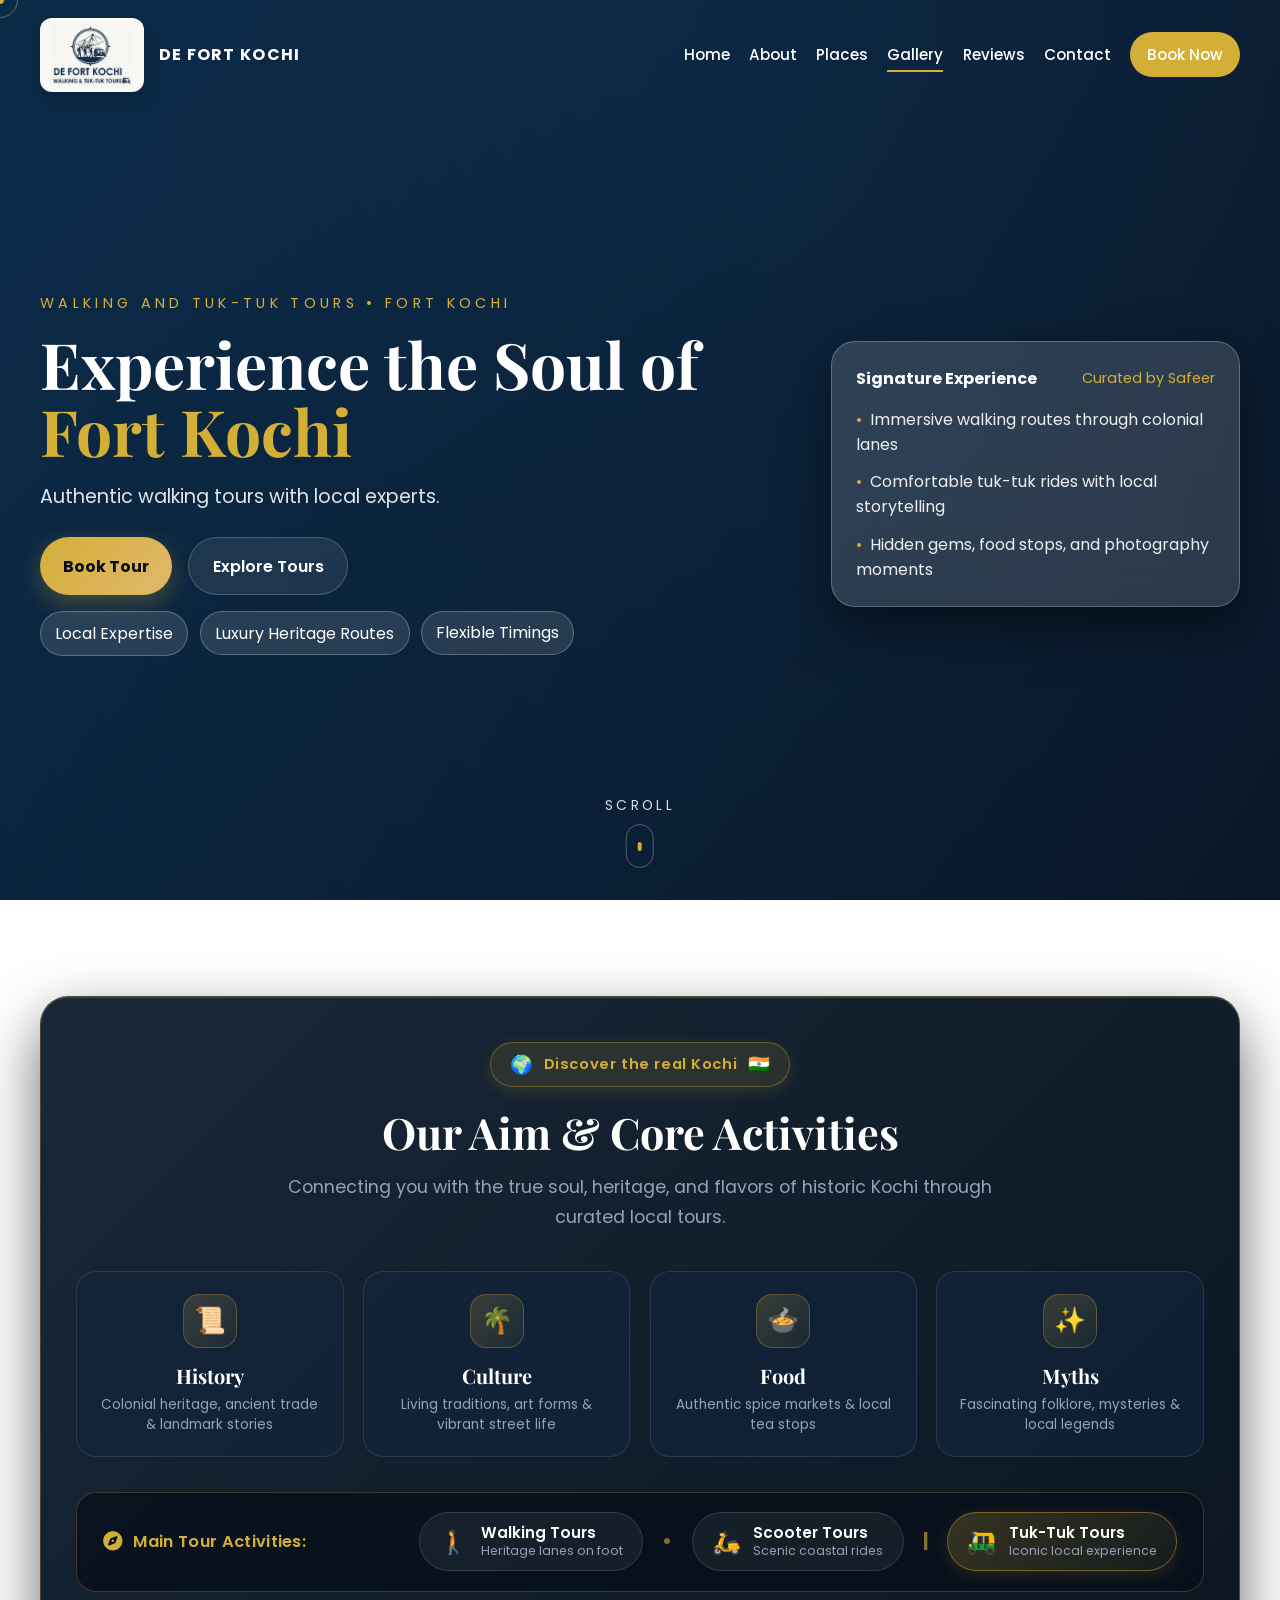
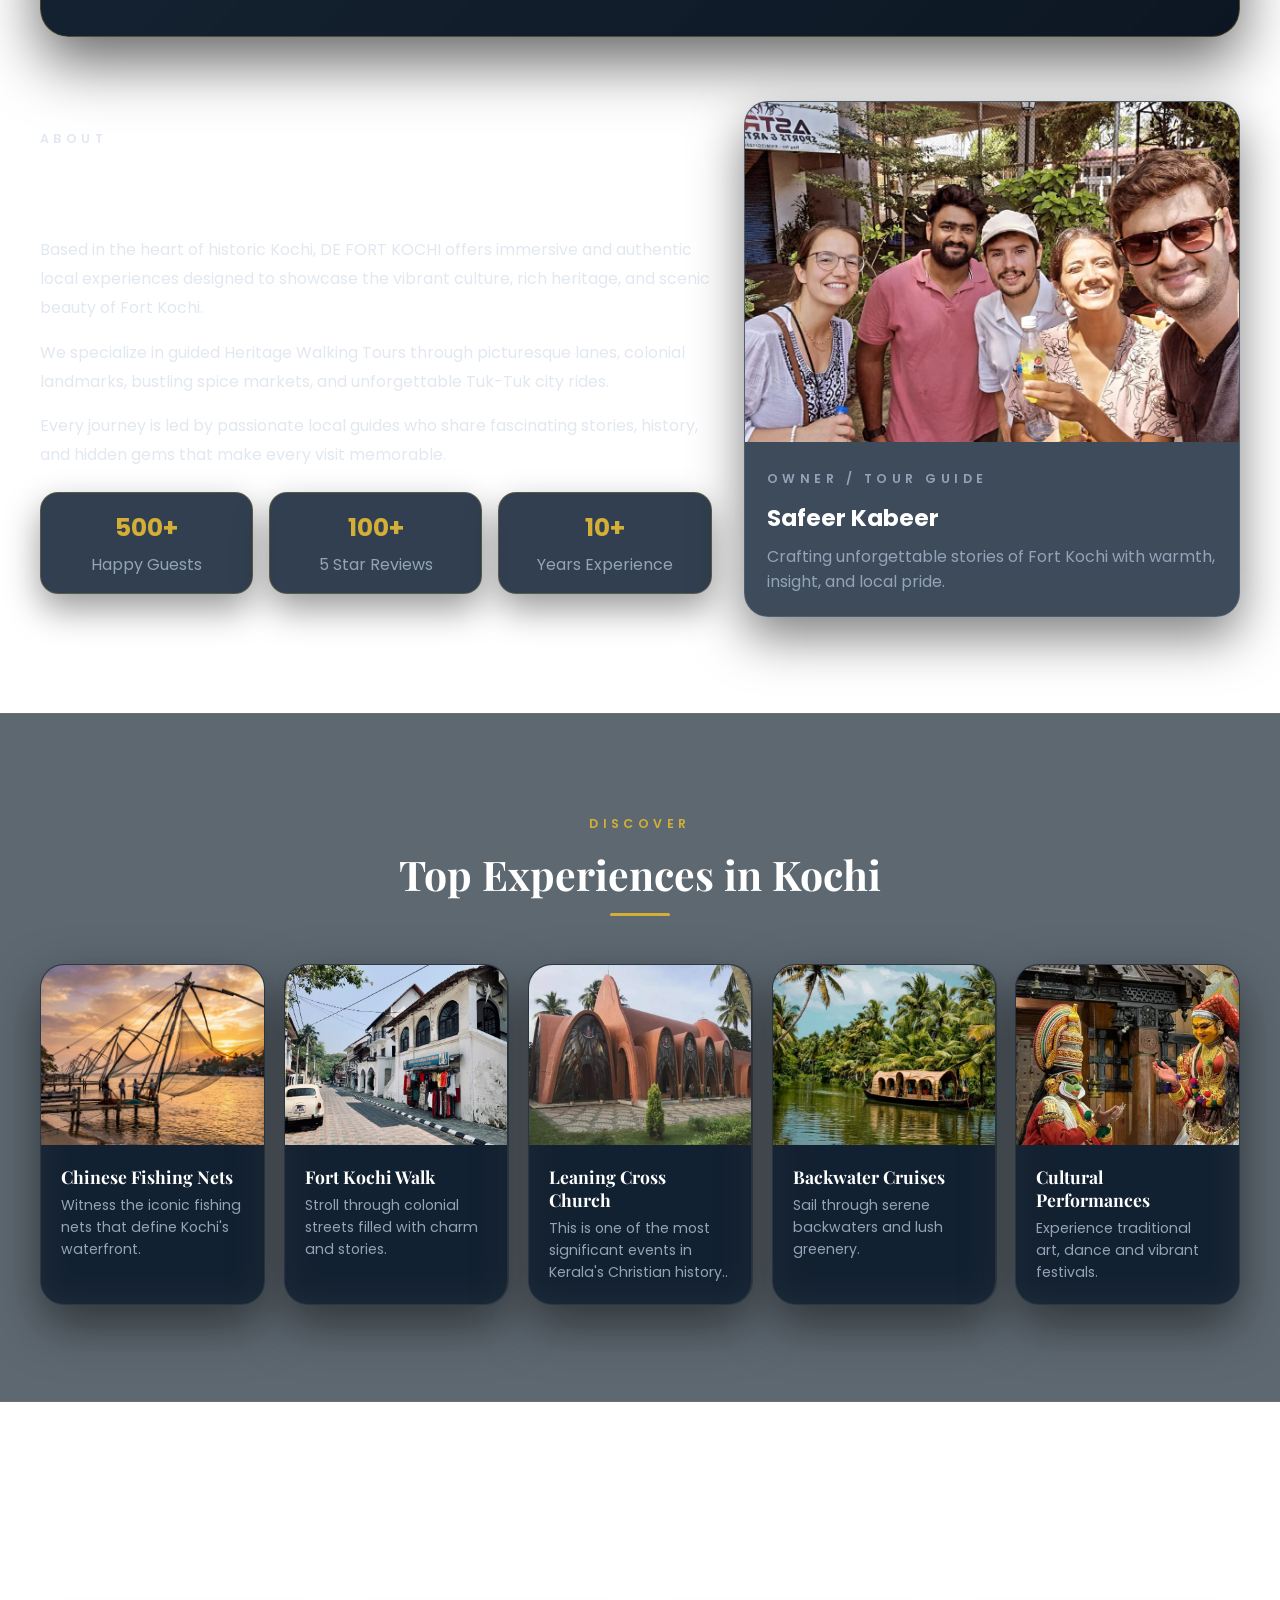
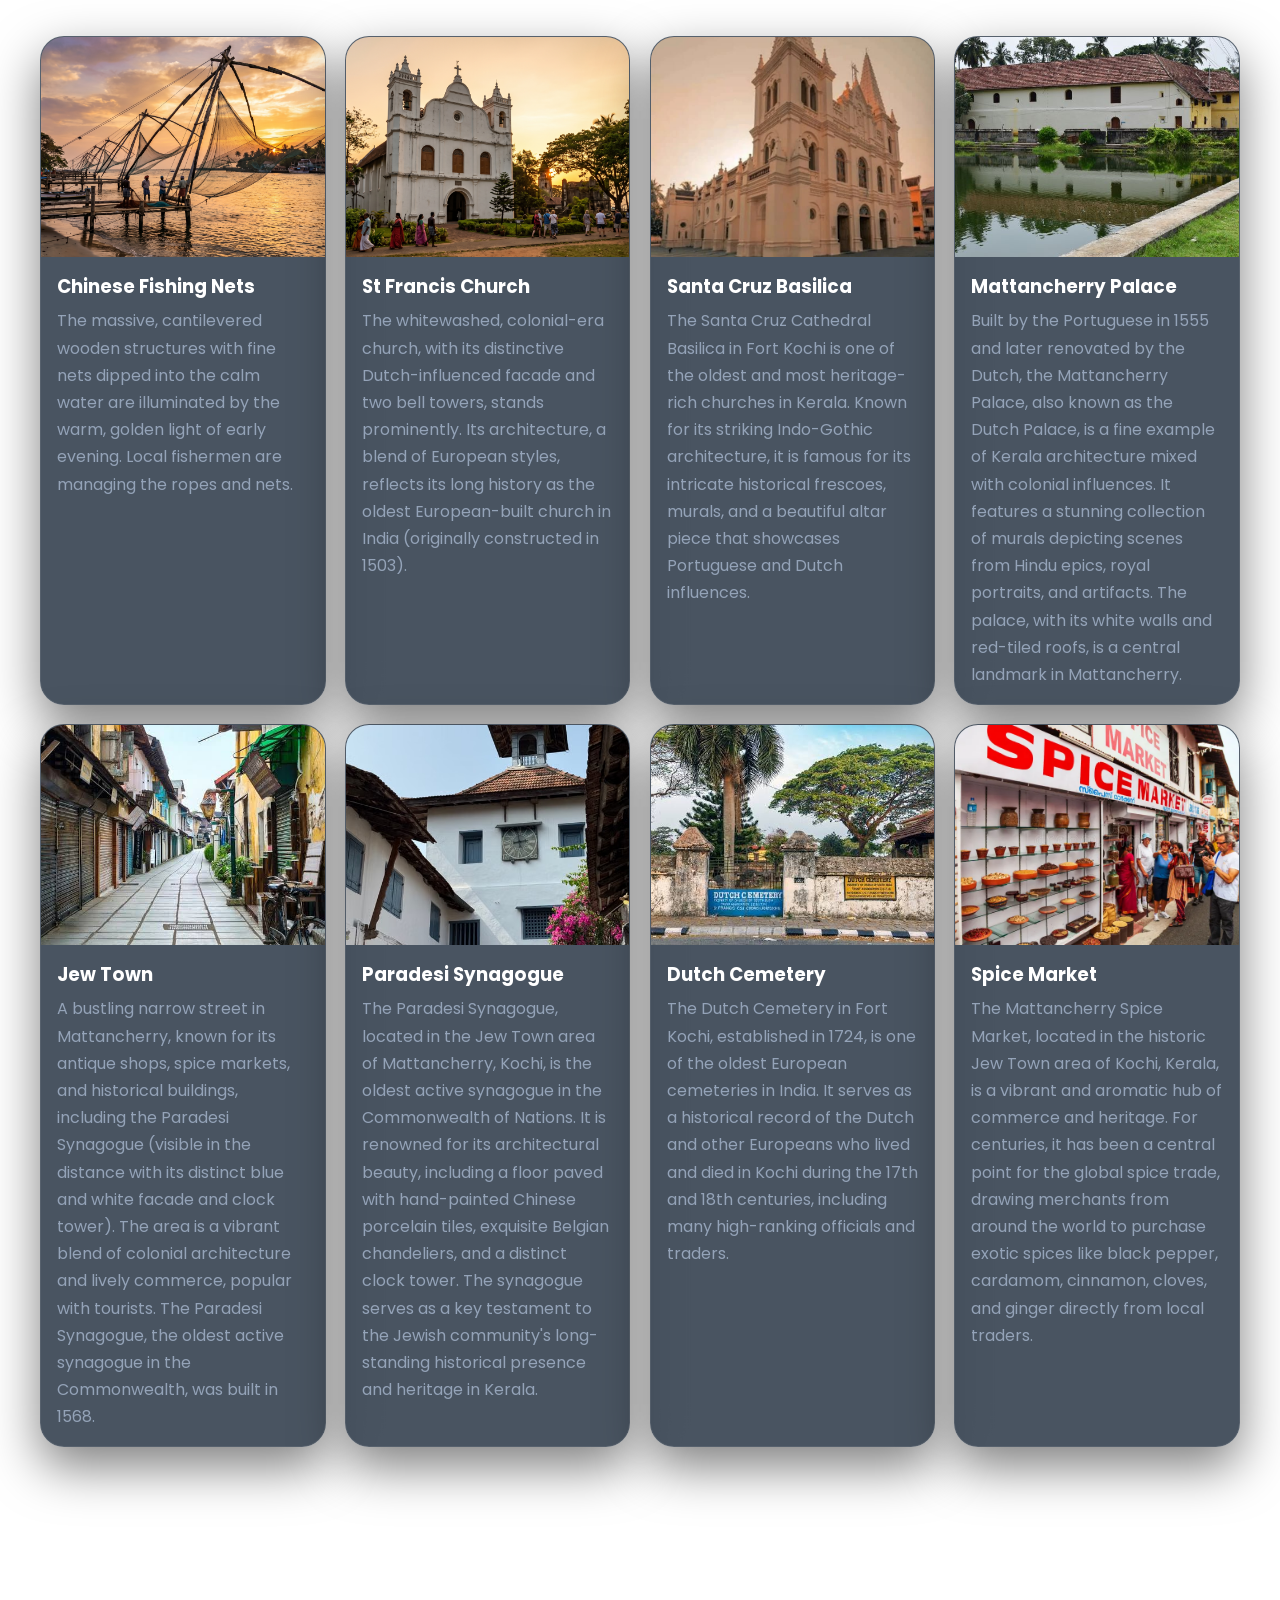
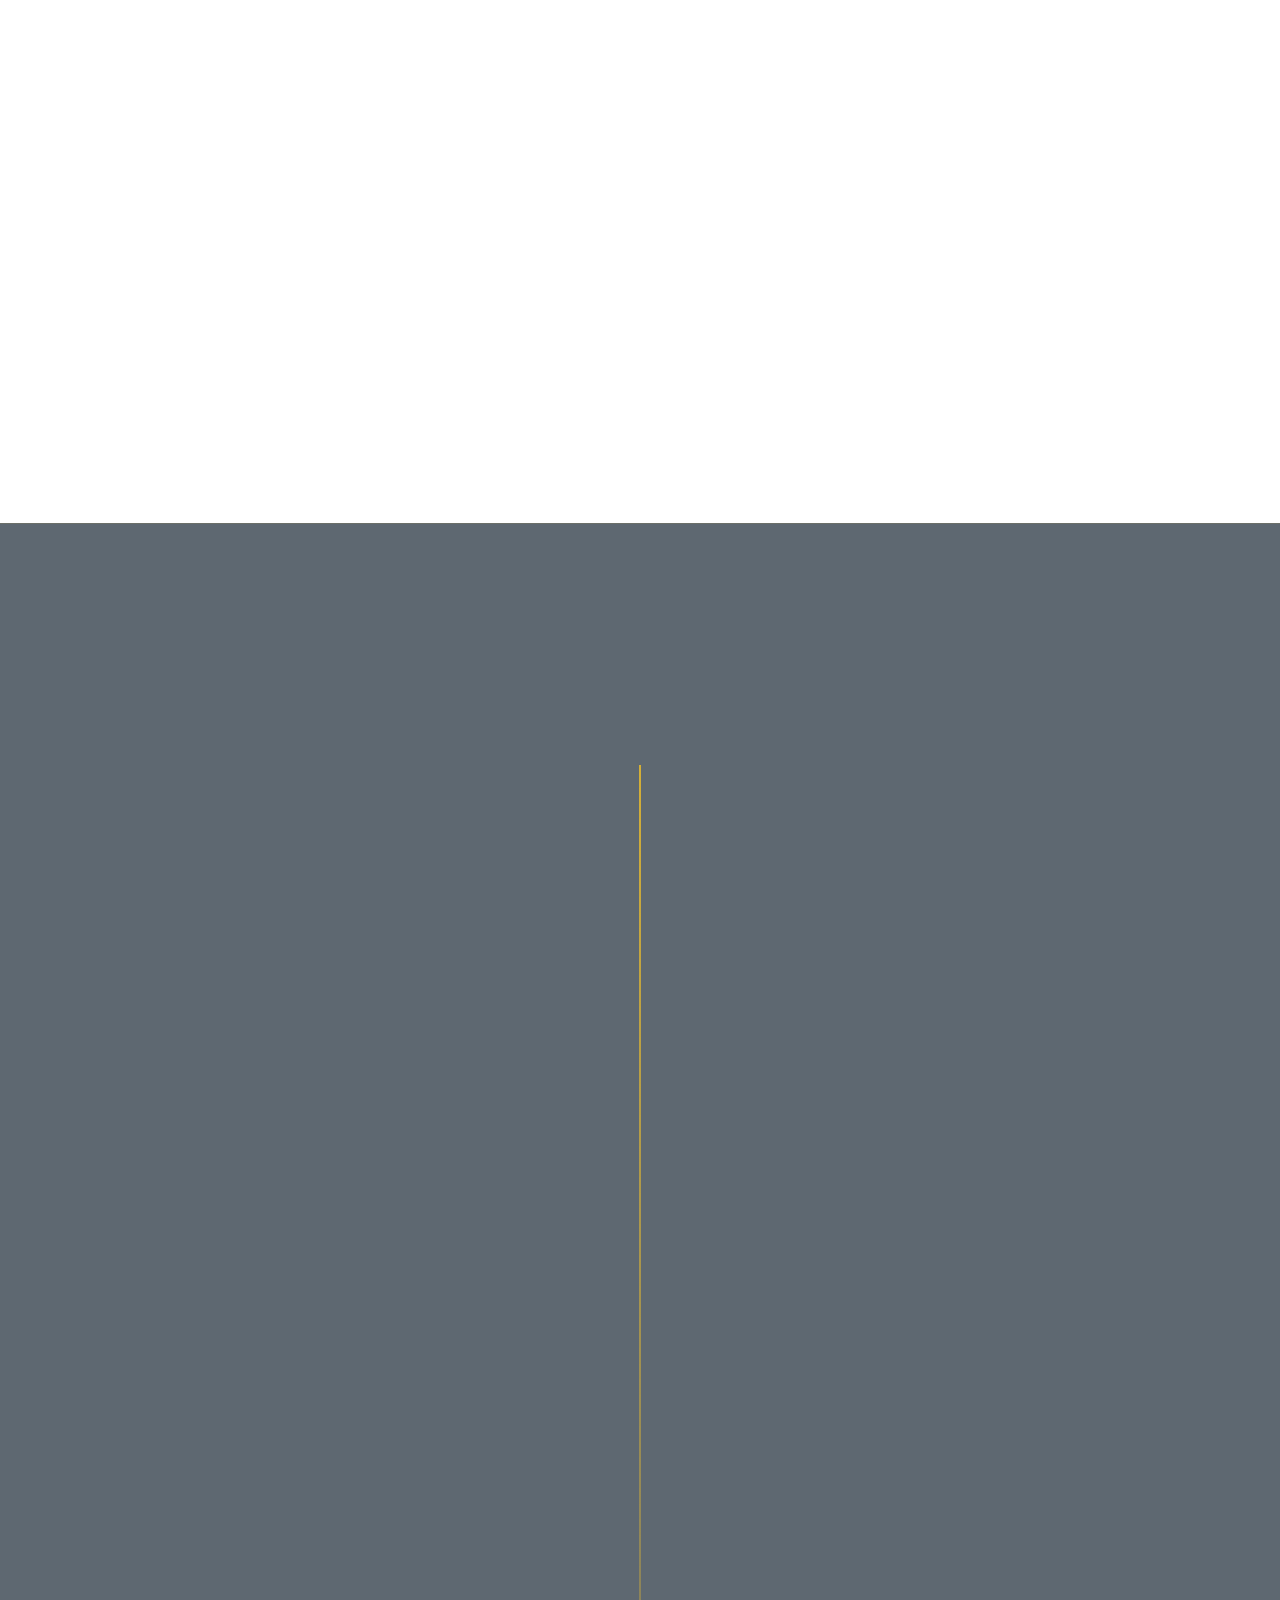
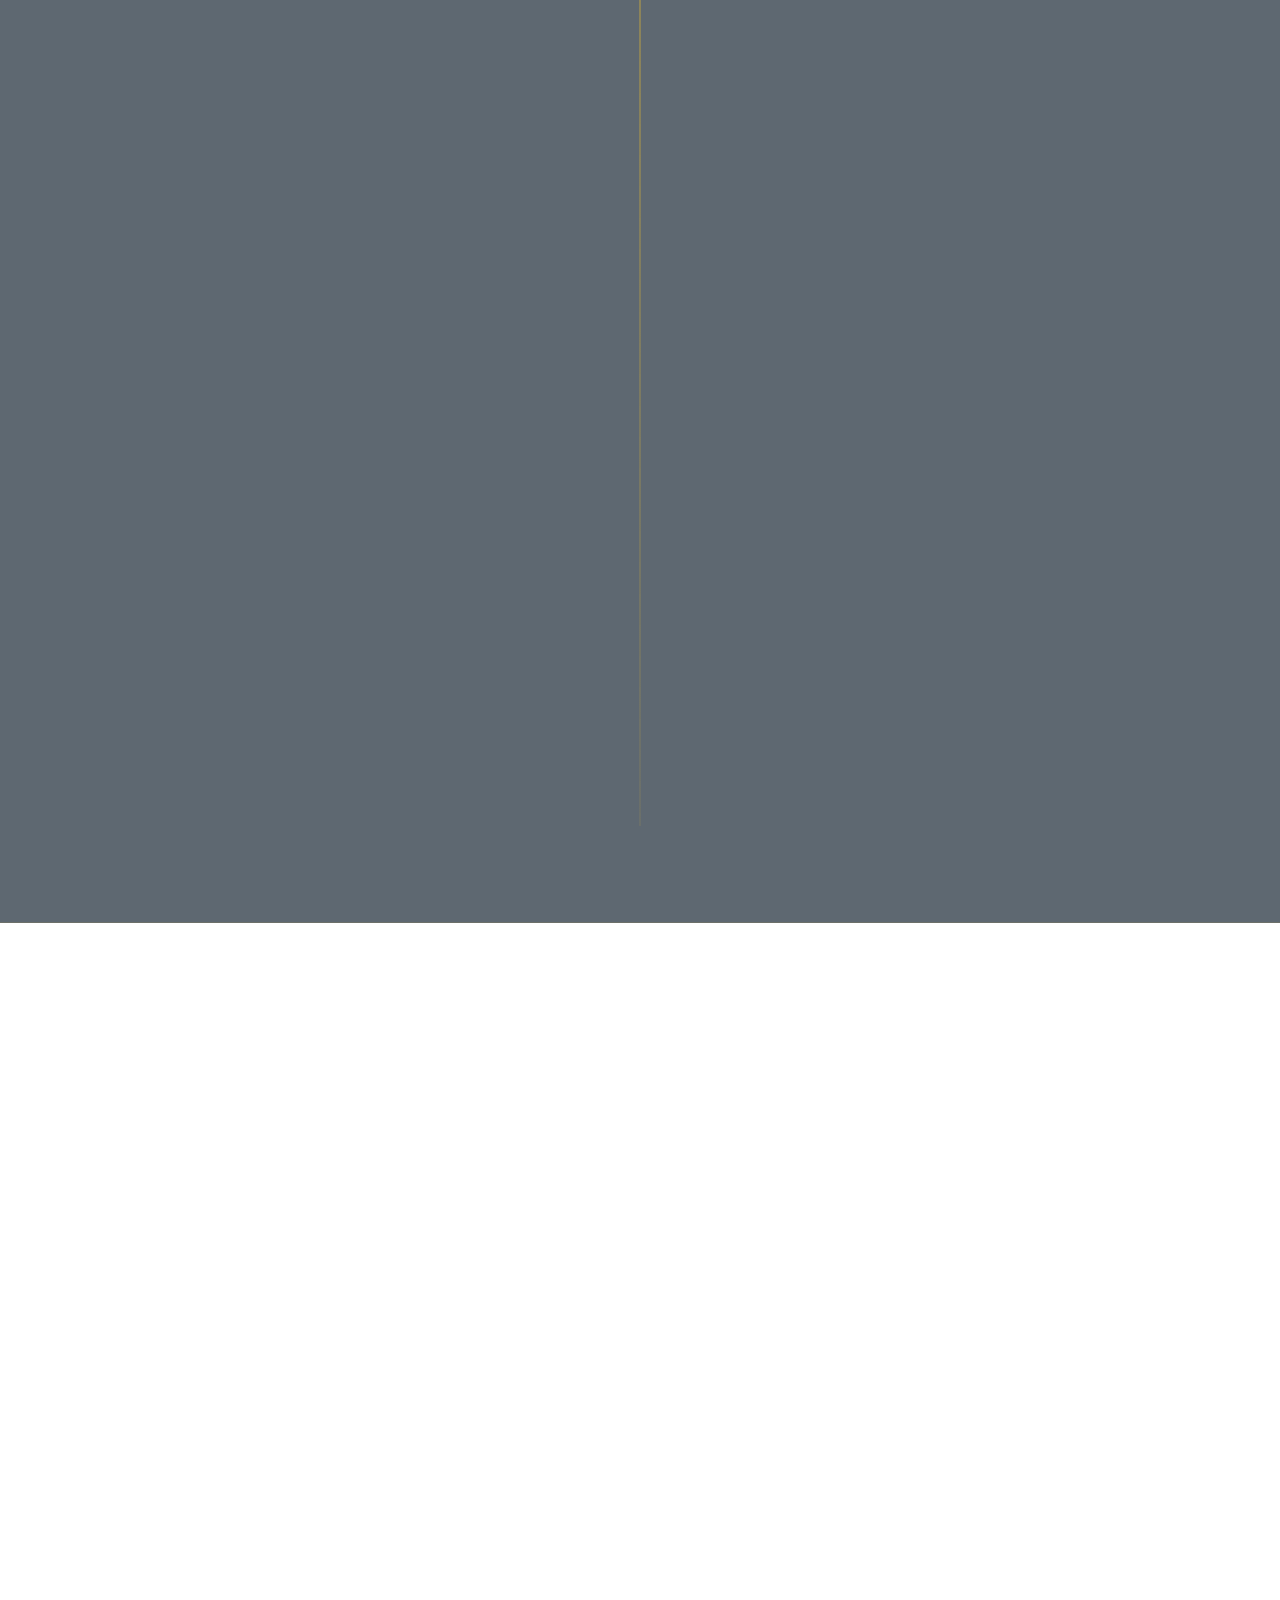
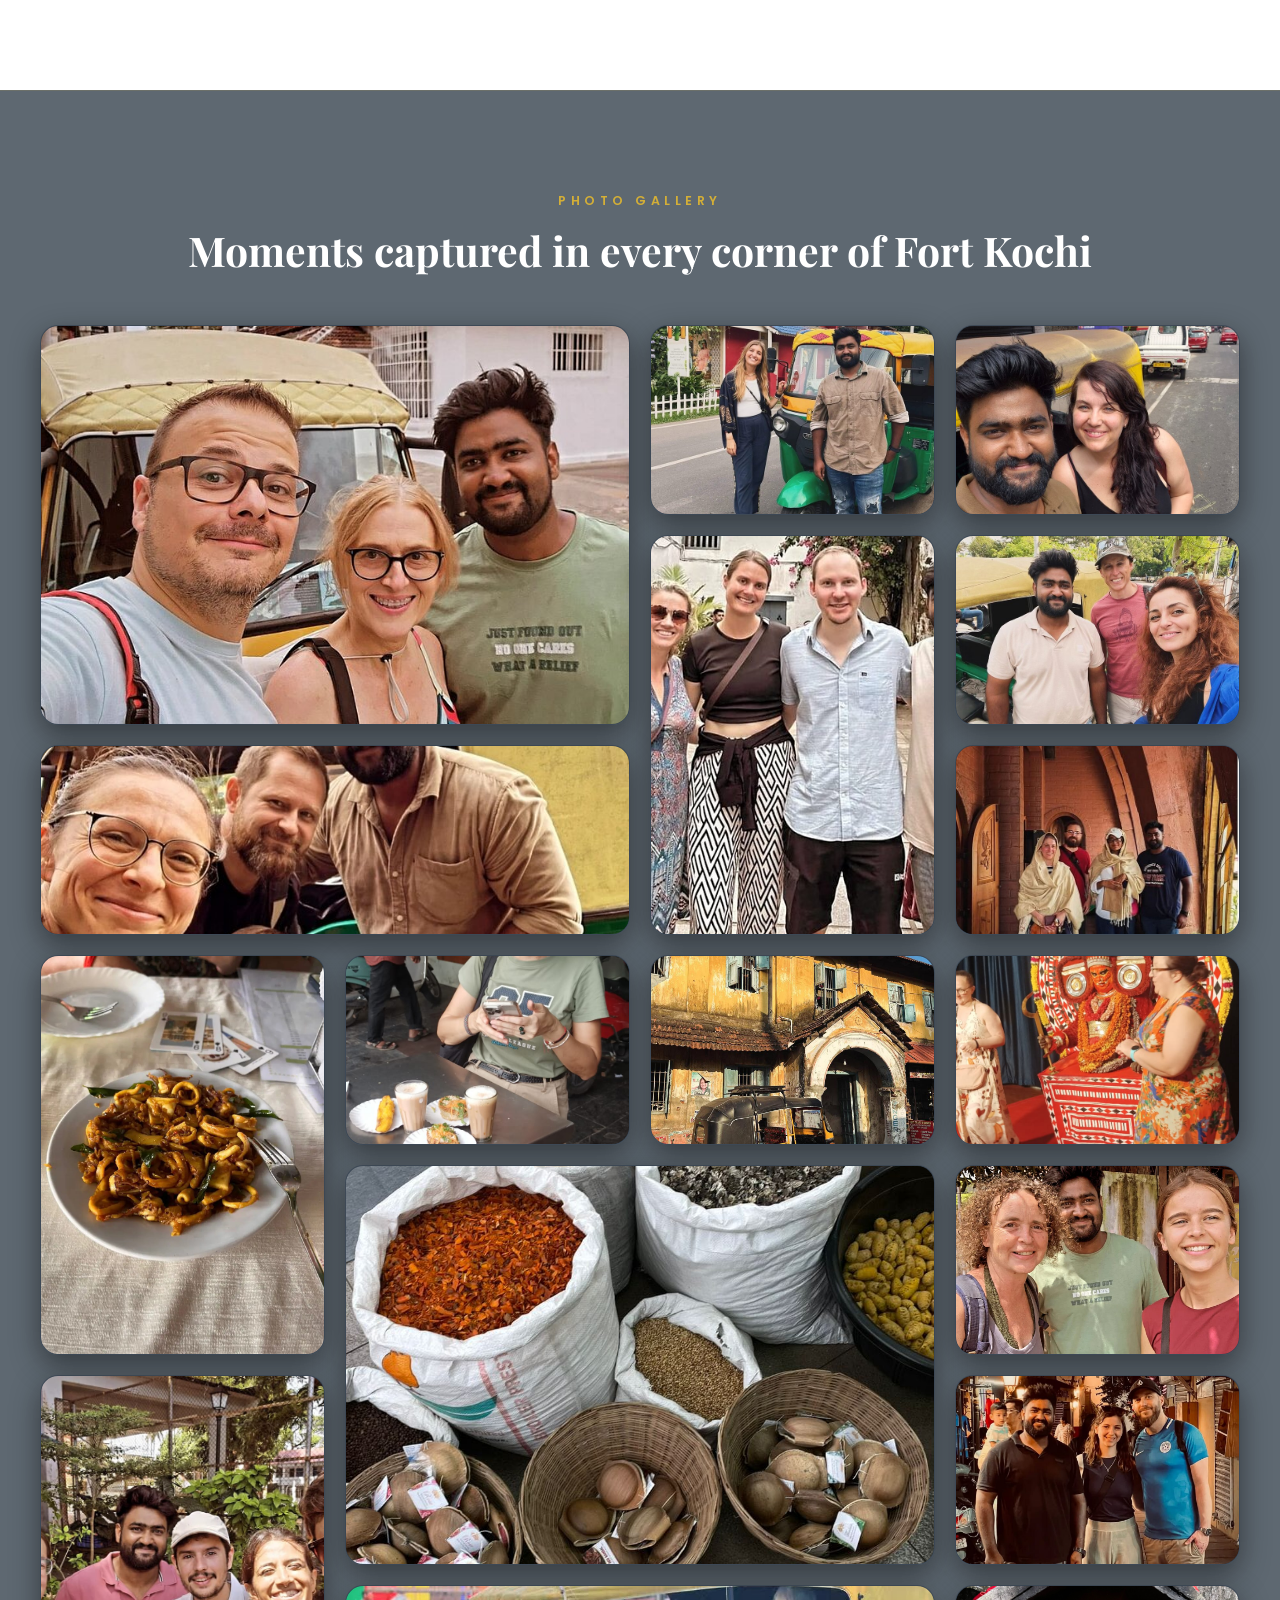
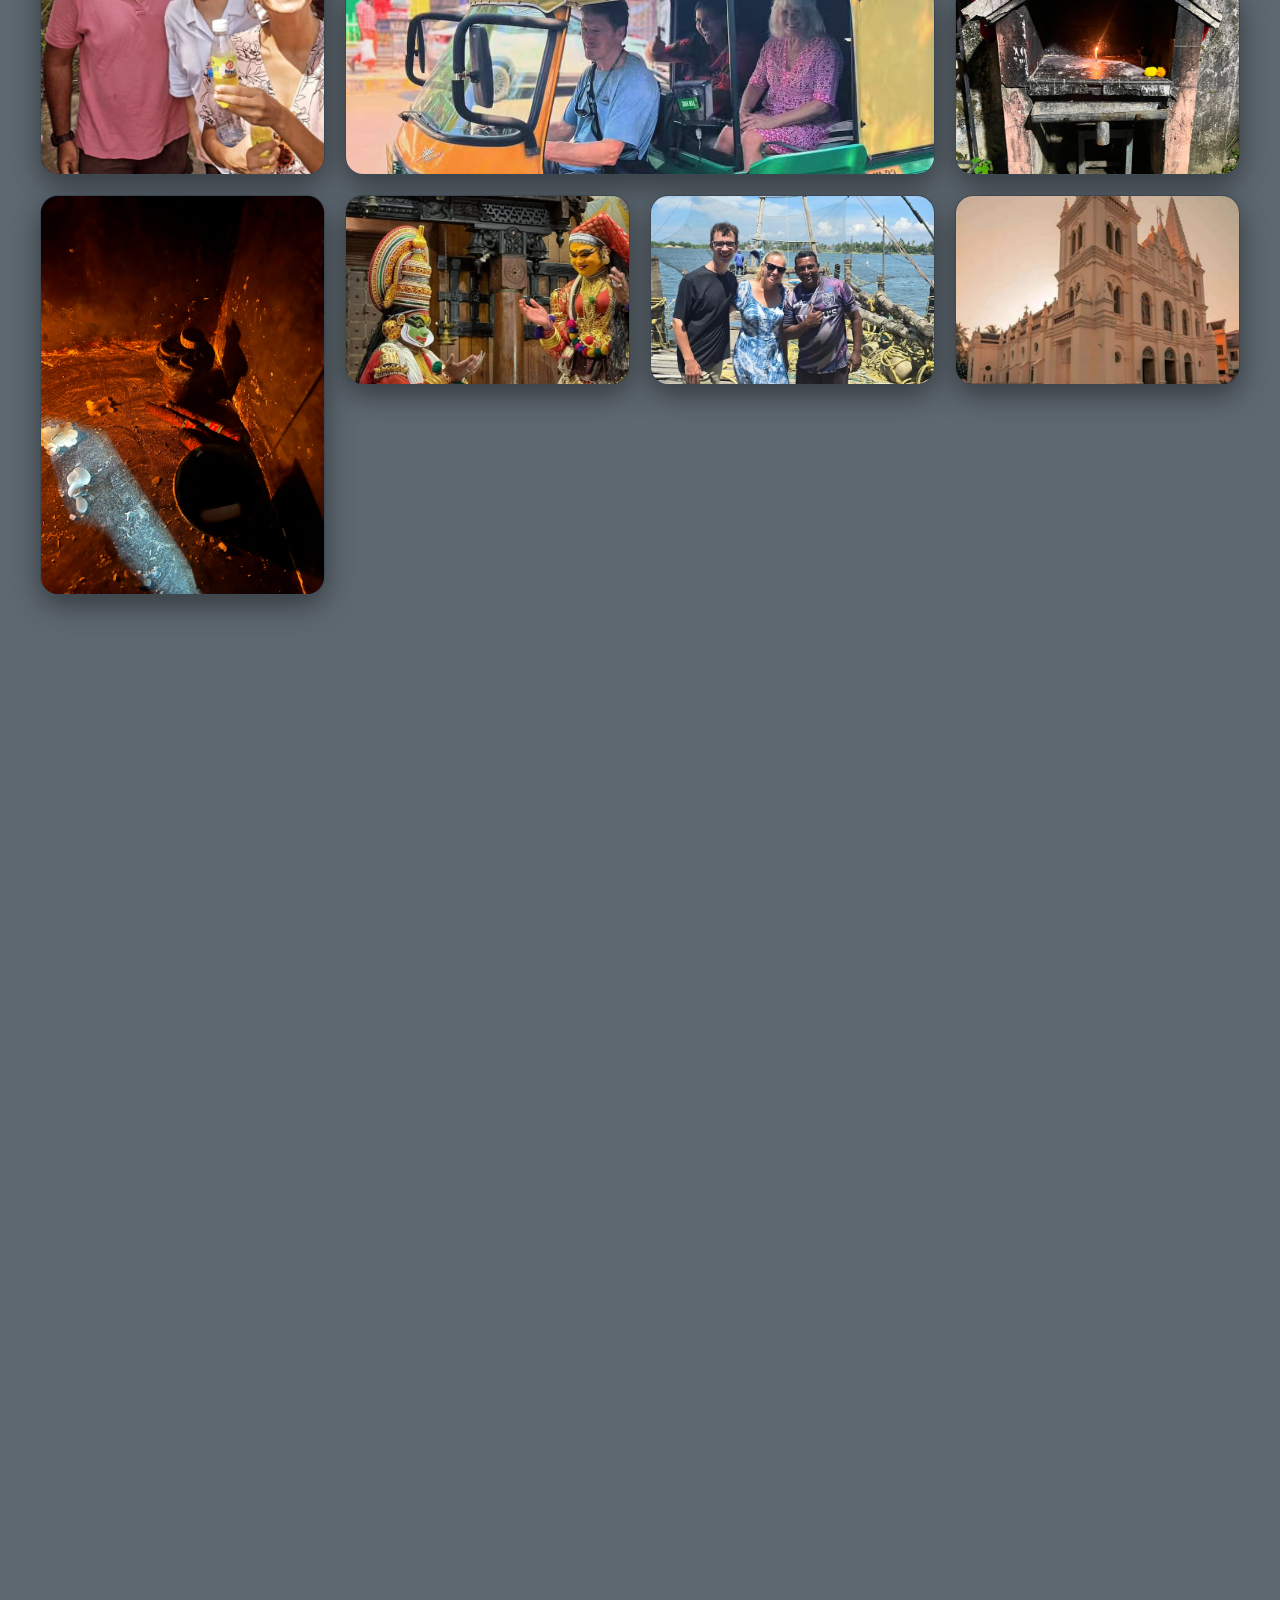
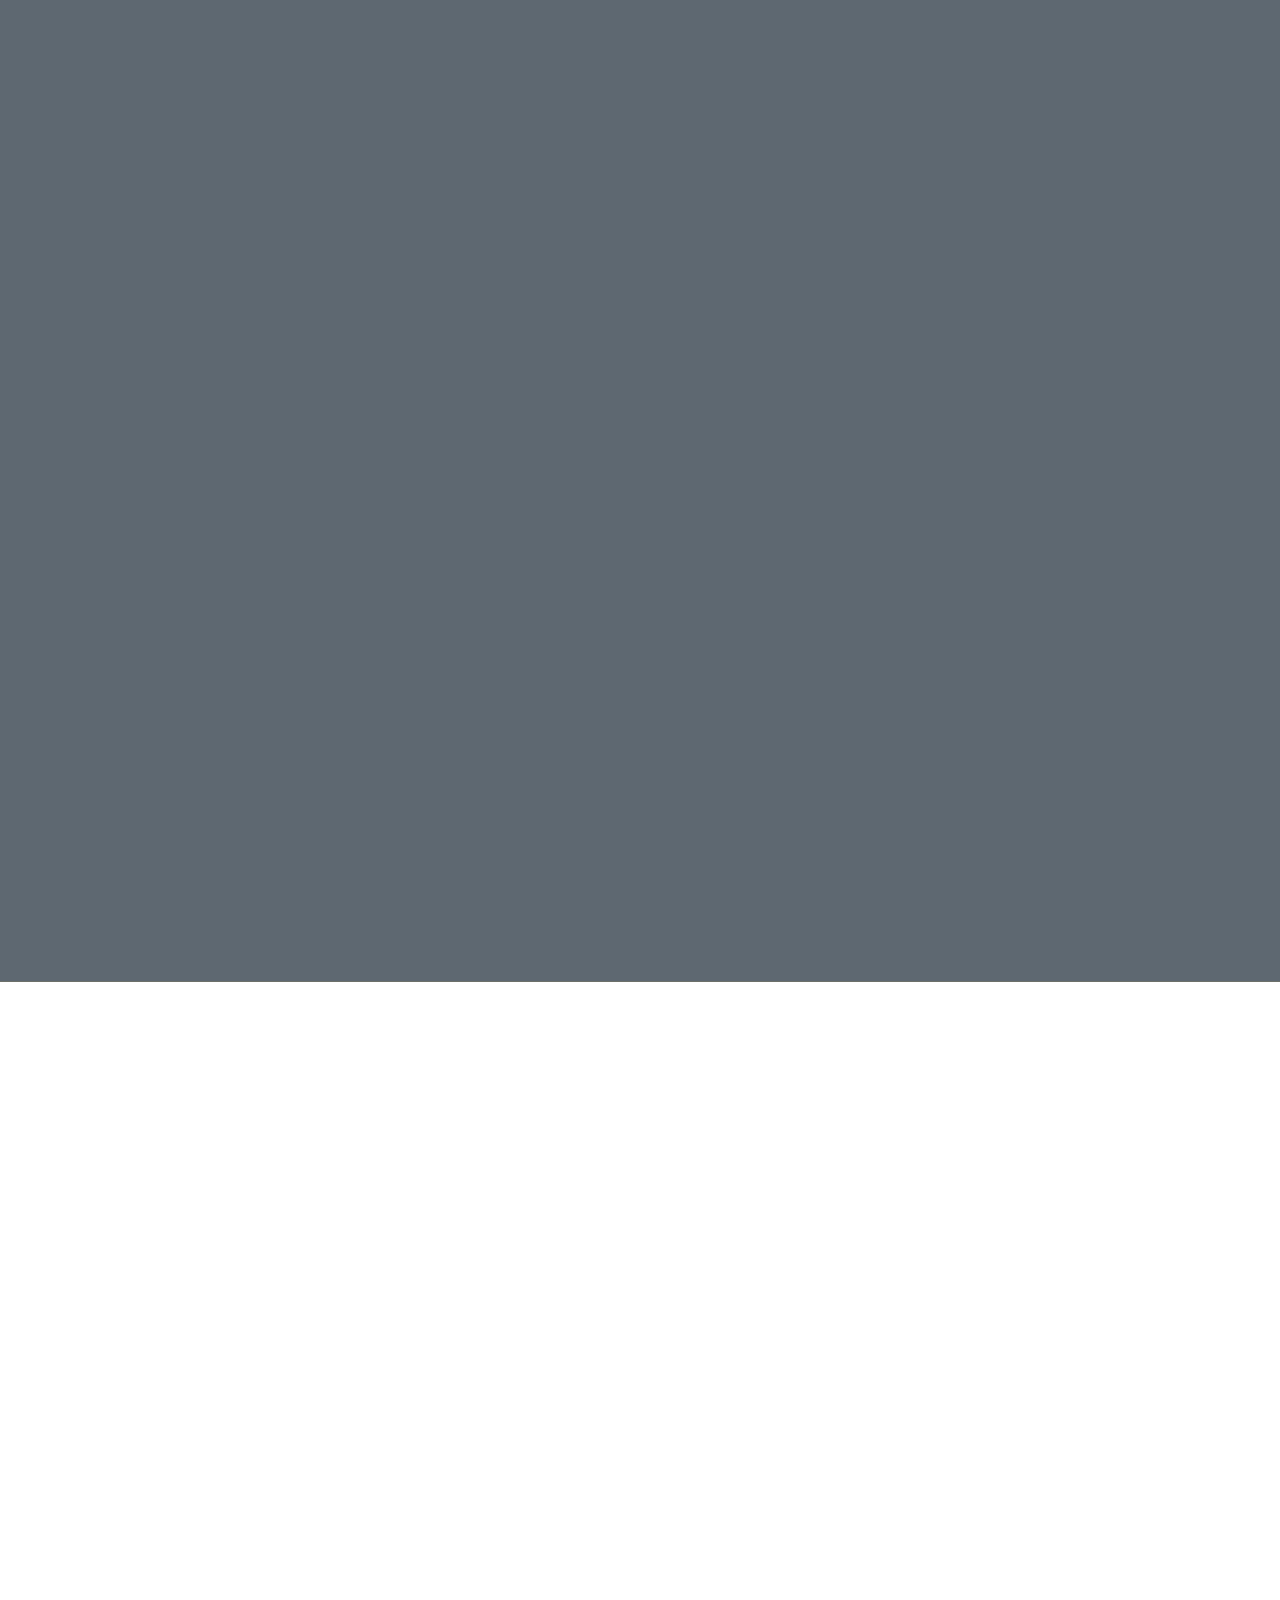
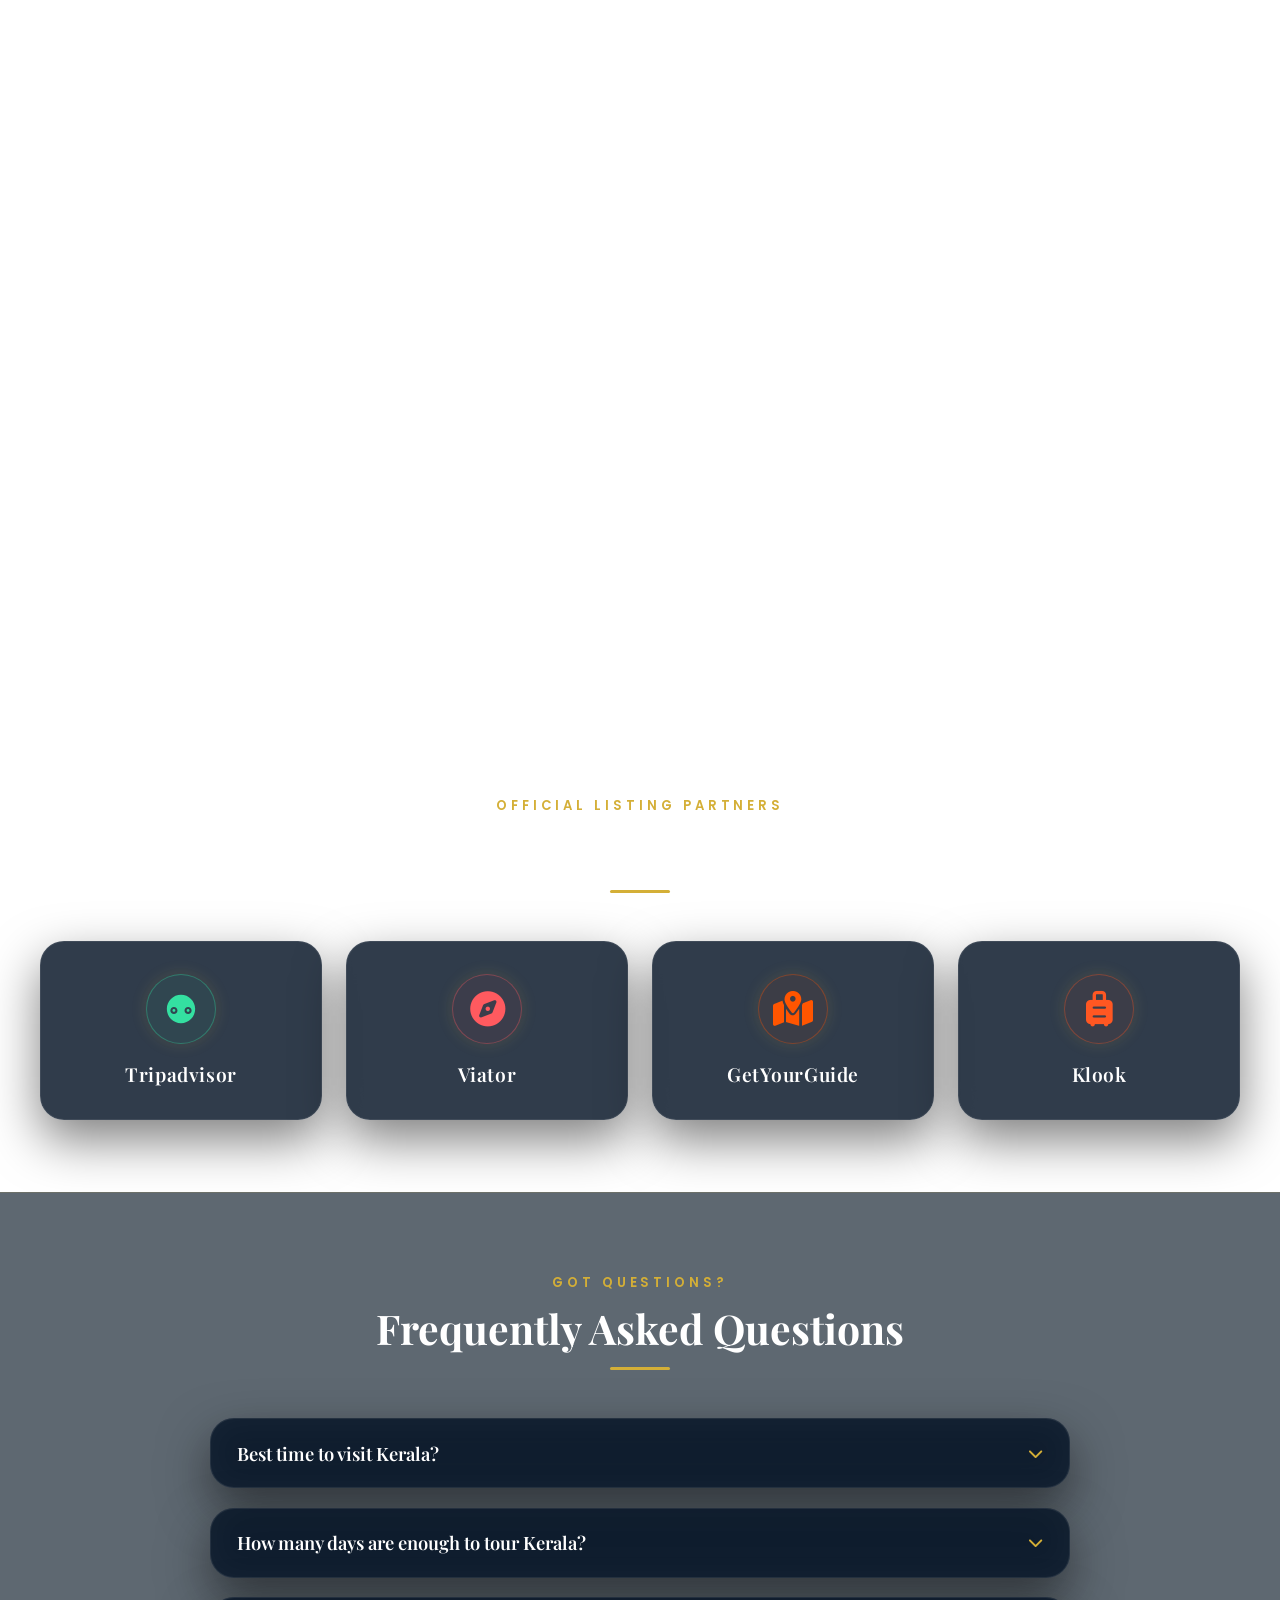
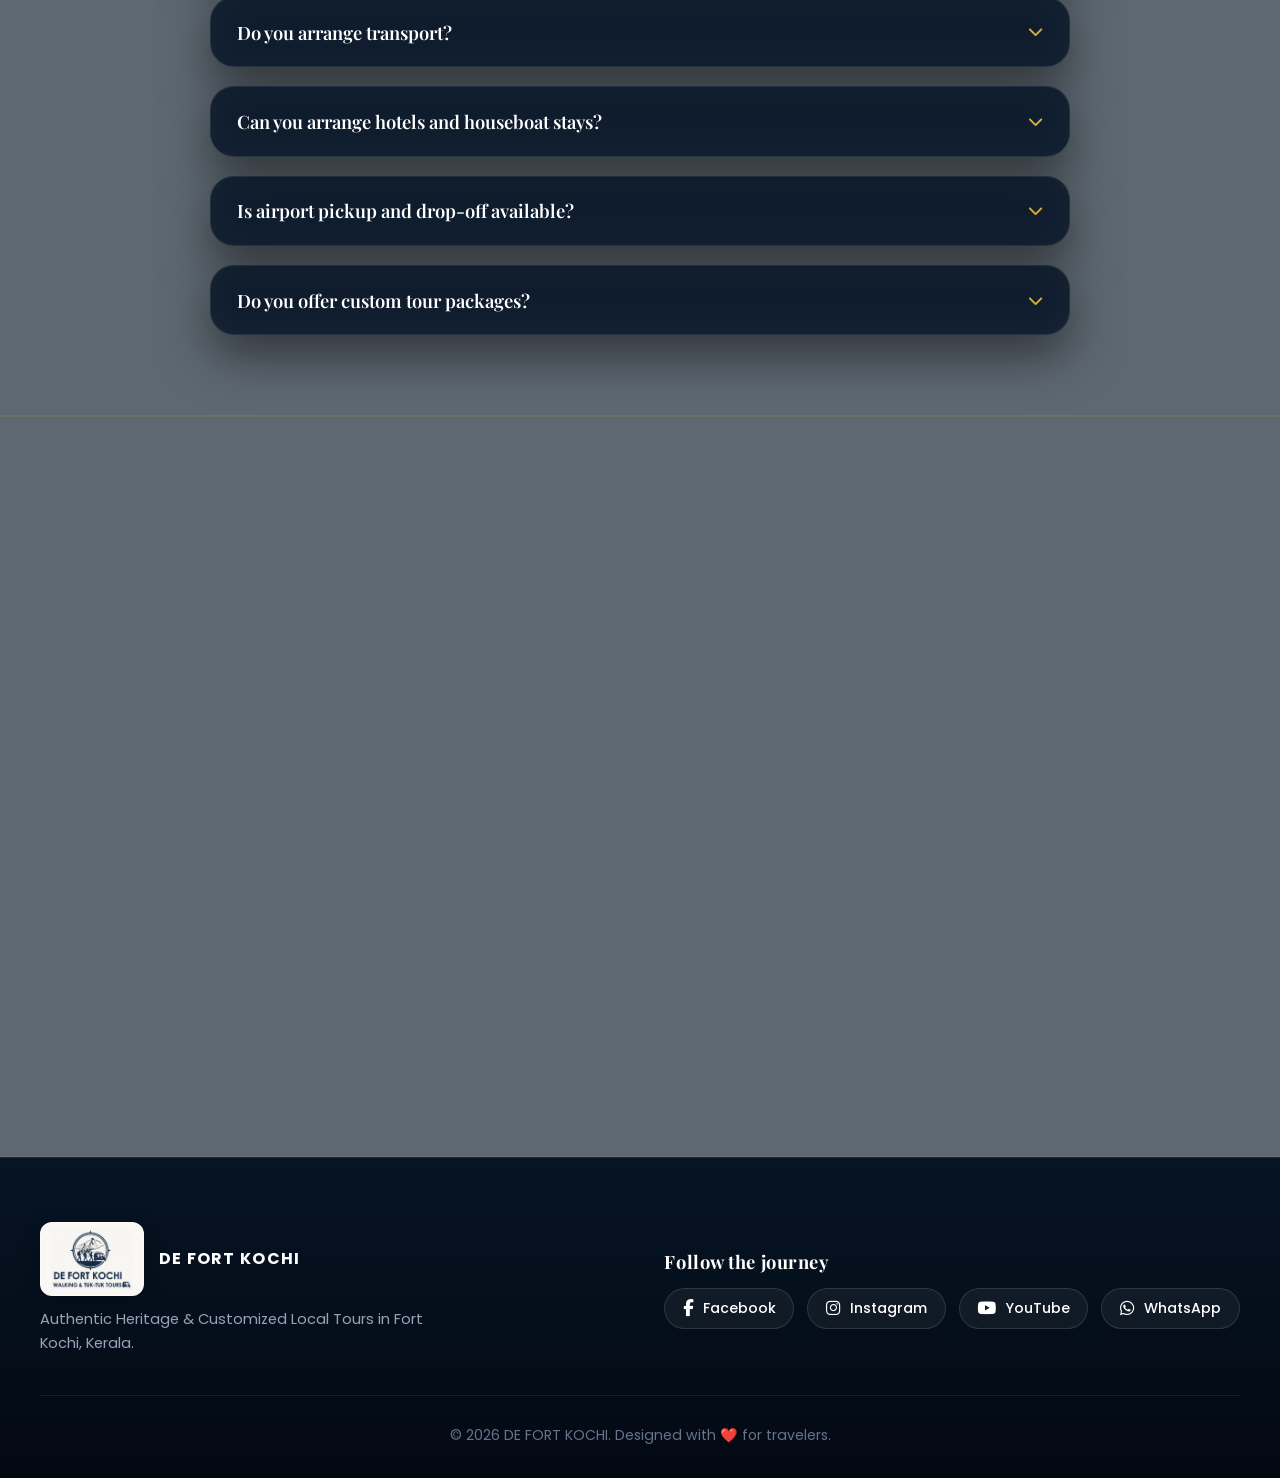
==== commit 58e3995b: "Update gallery items and formatting in index.html" ====
--- a/index.html
+++ b/index.html
@@ -234,8 +234,8 @@
         </div>
 
         <div class="about-card reveal reveal-right">
-          <img src="assets/SafeerNew.jpg?auto=format&fit=crop&w=900&q=80" alt="Safeer Kabeer - Owner & Tour Guide of DE FORT KOCHI"
-            loading="lazy" />
+          <img src="assets/SafeerNew.jpg?auto=format&fit=crop&w=900&q=80"
+            alt="Safeer Kabeer - Owner & Tour Guide of DE FORT KOCHI" loading="lazy" />
           <div class="about-card-body">
             <p class="section-label">Owner / Tour Guide</p>
             <h3>Safeer Kabeer</h3>
@@ -682,9 +682,6 @@
             <img src="assets/new_gallery/gallery_31.jpeg" alt="Fort Kochi Tour Moment 31" loading="lazy" />
           </figure>
           <figure class="gallery-item reveal reveal-up">
-            <img src="assets/new_gallery/gallery_32.jpeg" alt="Fort Kochi Tour Moment 32" loading="lazy" />
-          </figure>
-          <figure class="gallery-item reveal reveal-up">
             <img src="assets/new_gallery/gallery_33.jpeg" alt="Fort Kochi Tour Moment 33" loading="lazy" />
           </figure>
           <figure class="gallery-item reveal reveal-up">
@@ -692,9 +689,6 @@
           </figure>
           <figure class="gallery-item reveal reveal-up">
             <img src="assets/new_gallery/gallery_35.jpeg" alt="Fort Kochi Tour Moment 35" loading="lazy" />
-          </figure>
-          <figure class="gallery-item reveal reveal-up">
-            <img src="assets/new_gallery/gallery_36.jpeg" alt="Fort Kochi Tour Moment 36" loading="lazy" />
           </figure>
           <figure class="gallery-item reveal reveal-up">
             <img src="assets/new_gallery/gallery_37.jpeg" alt="Fort Kochi Tour Moment 37" loading="lazy" />
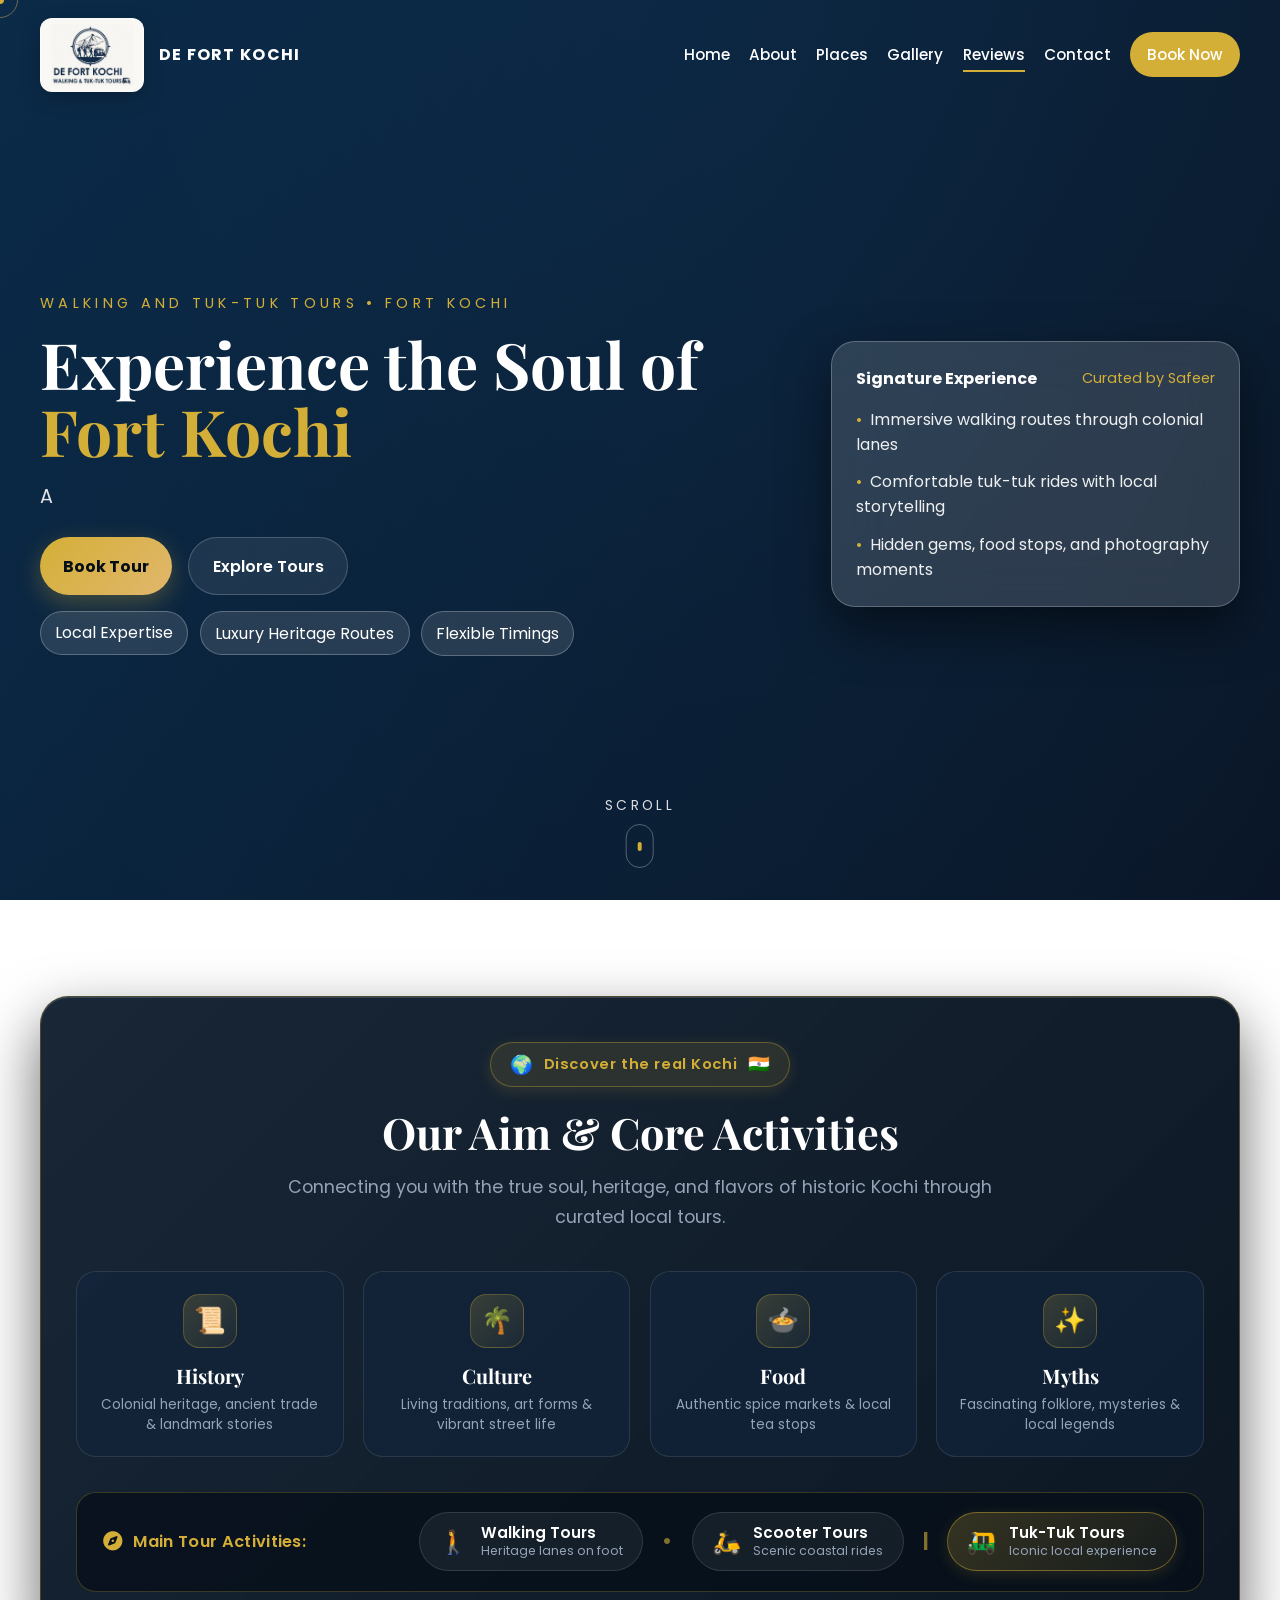
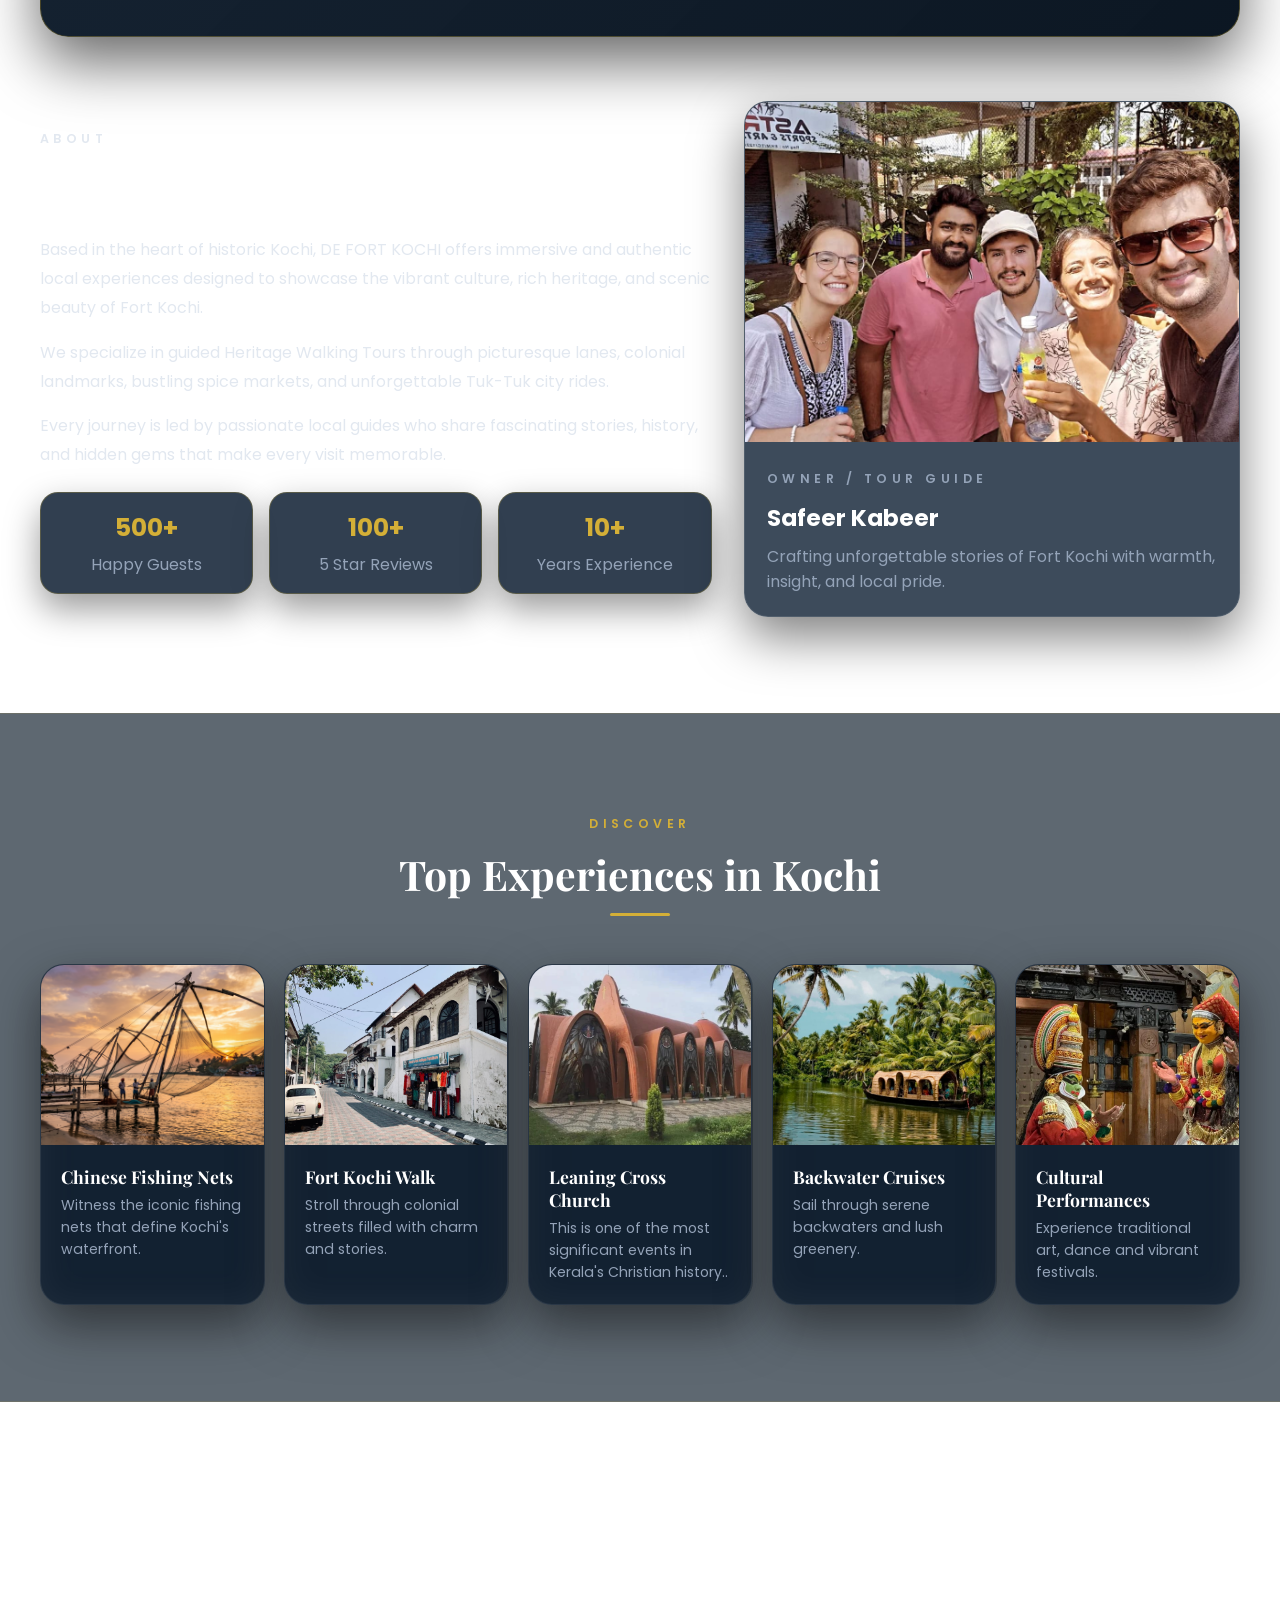
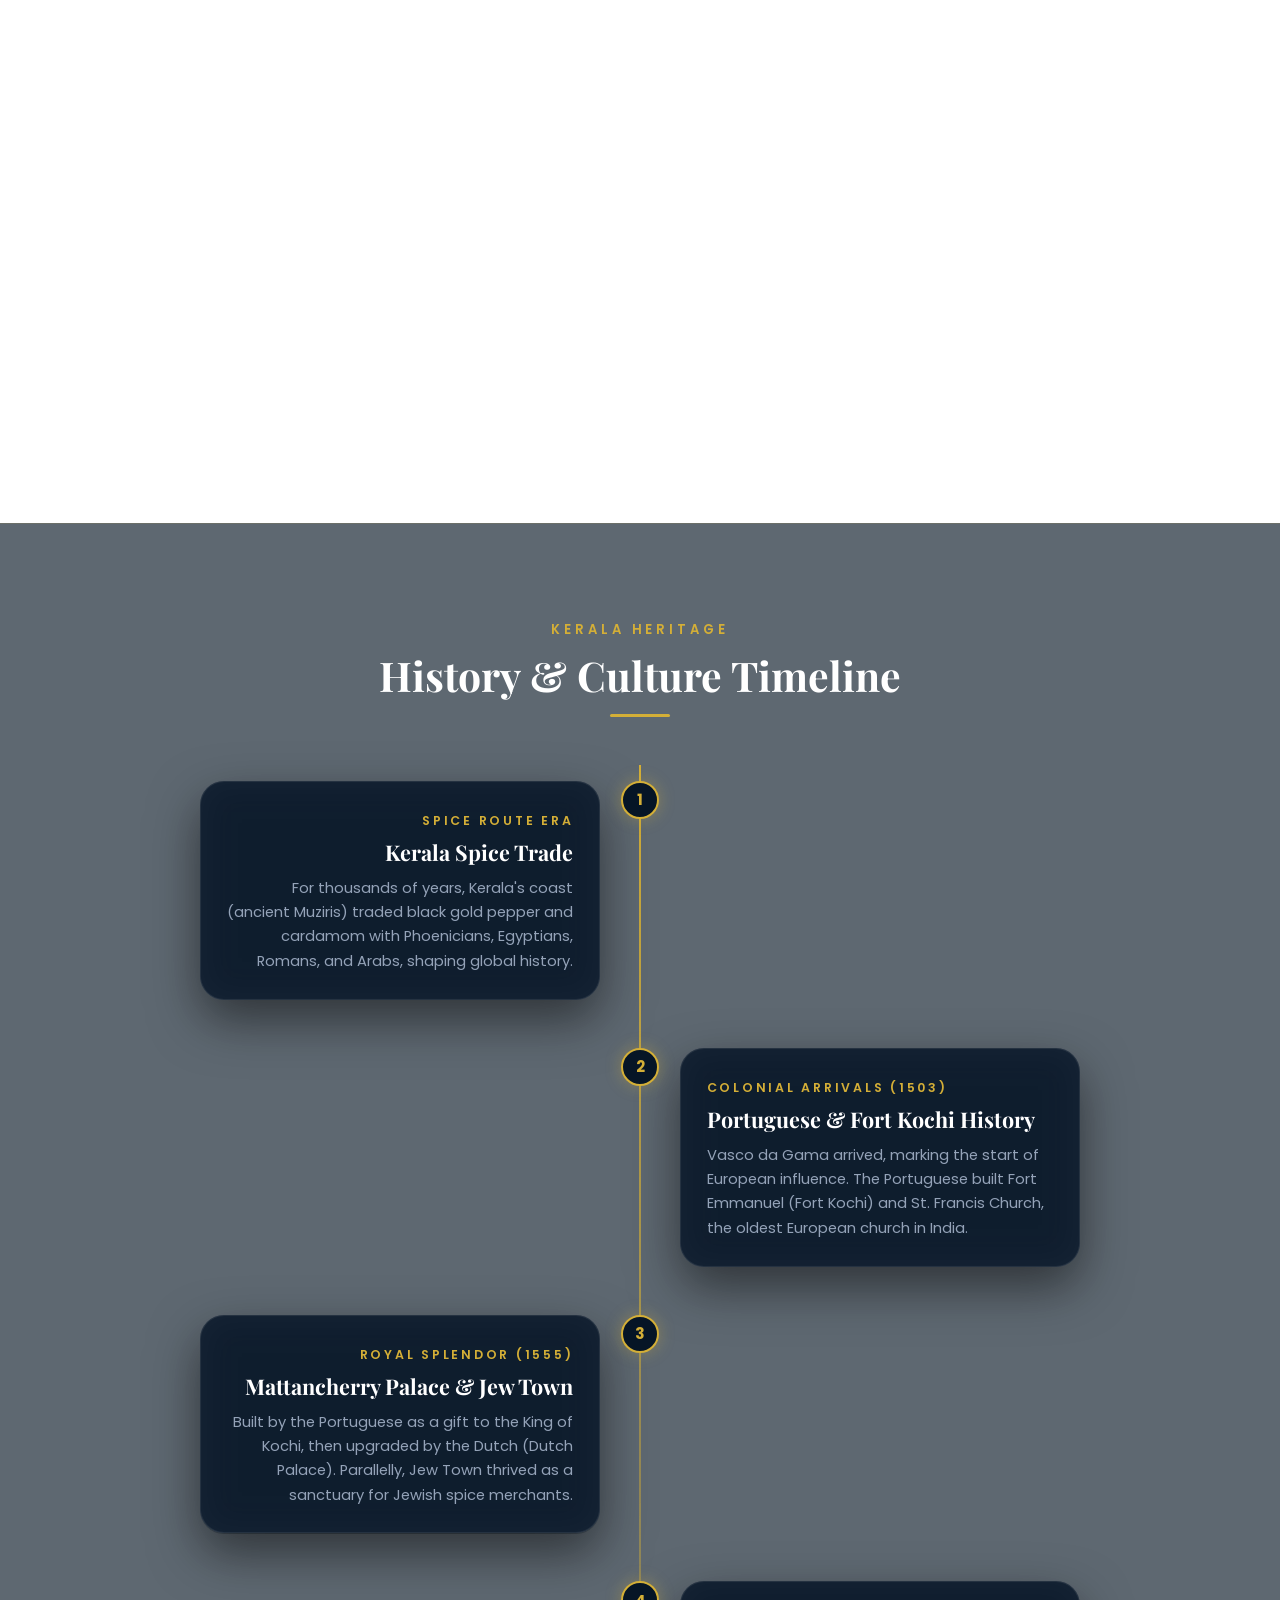
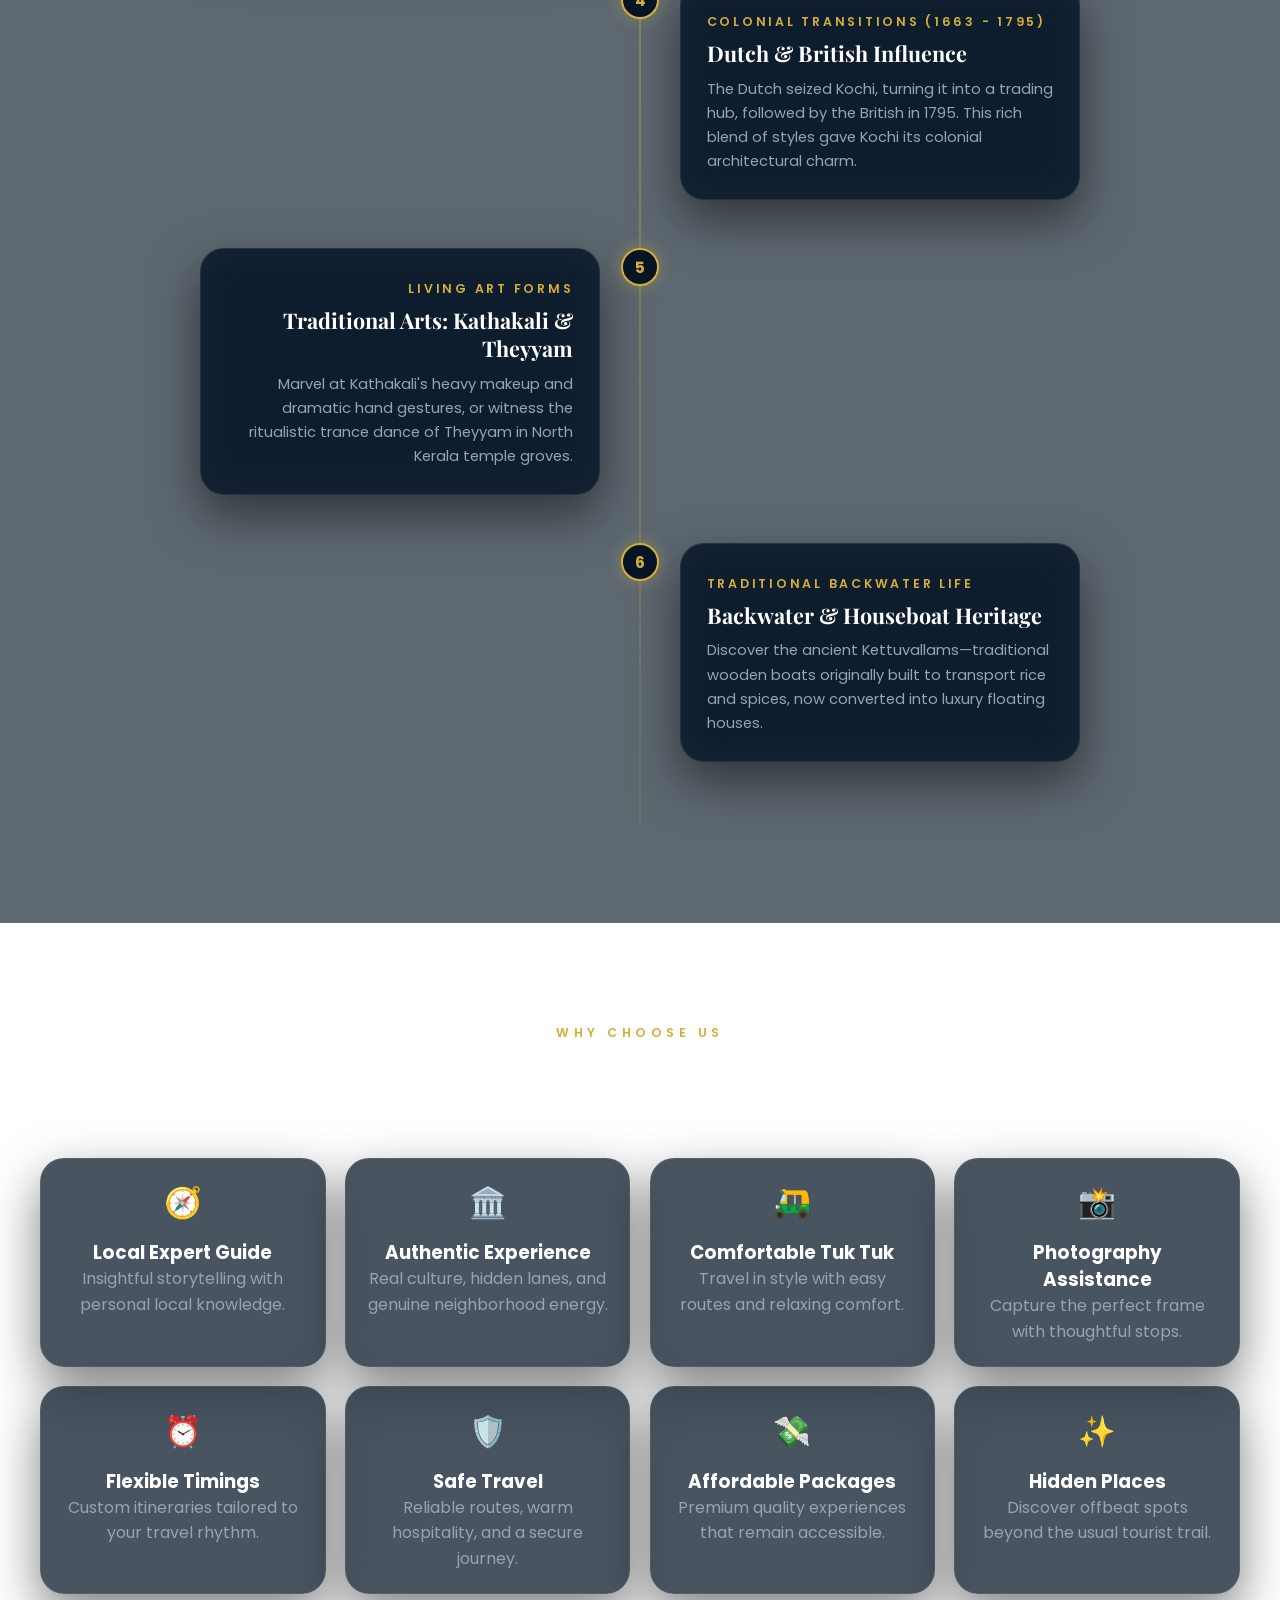
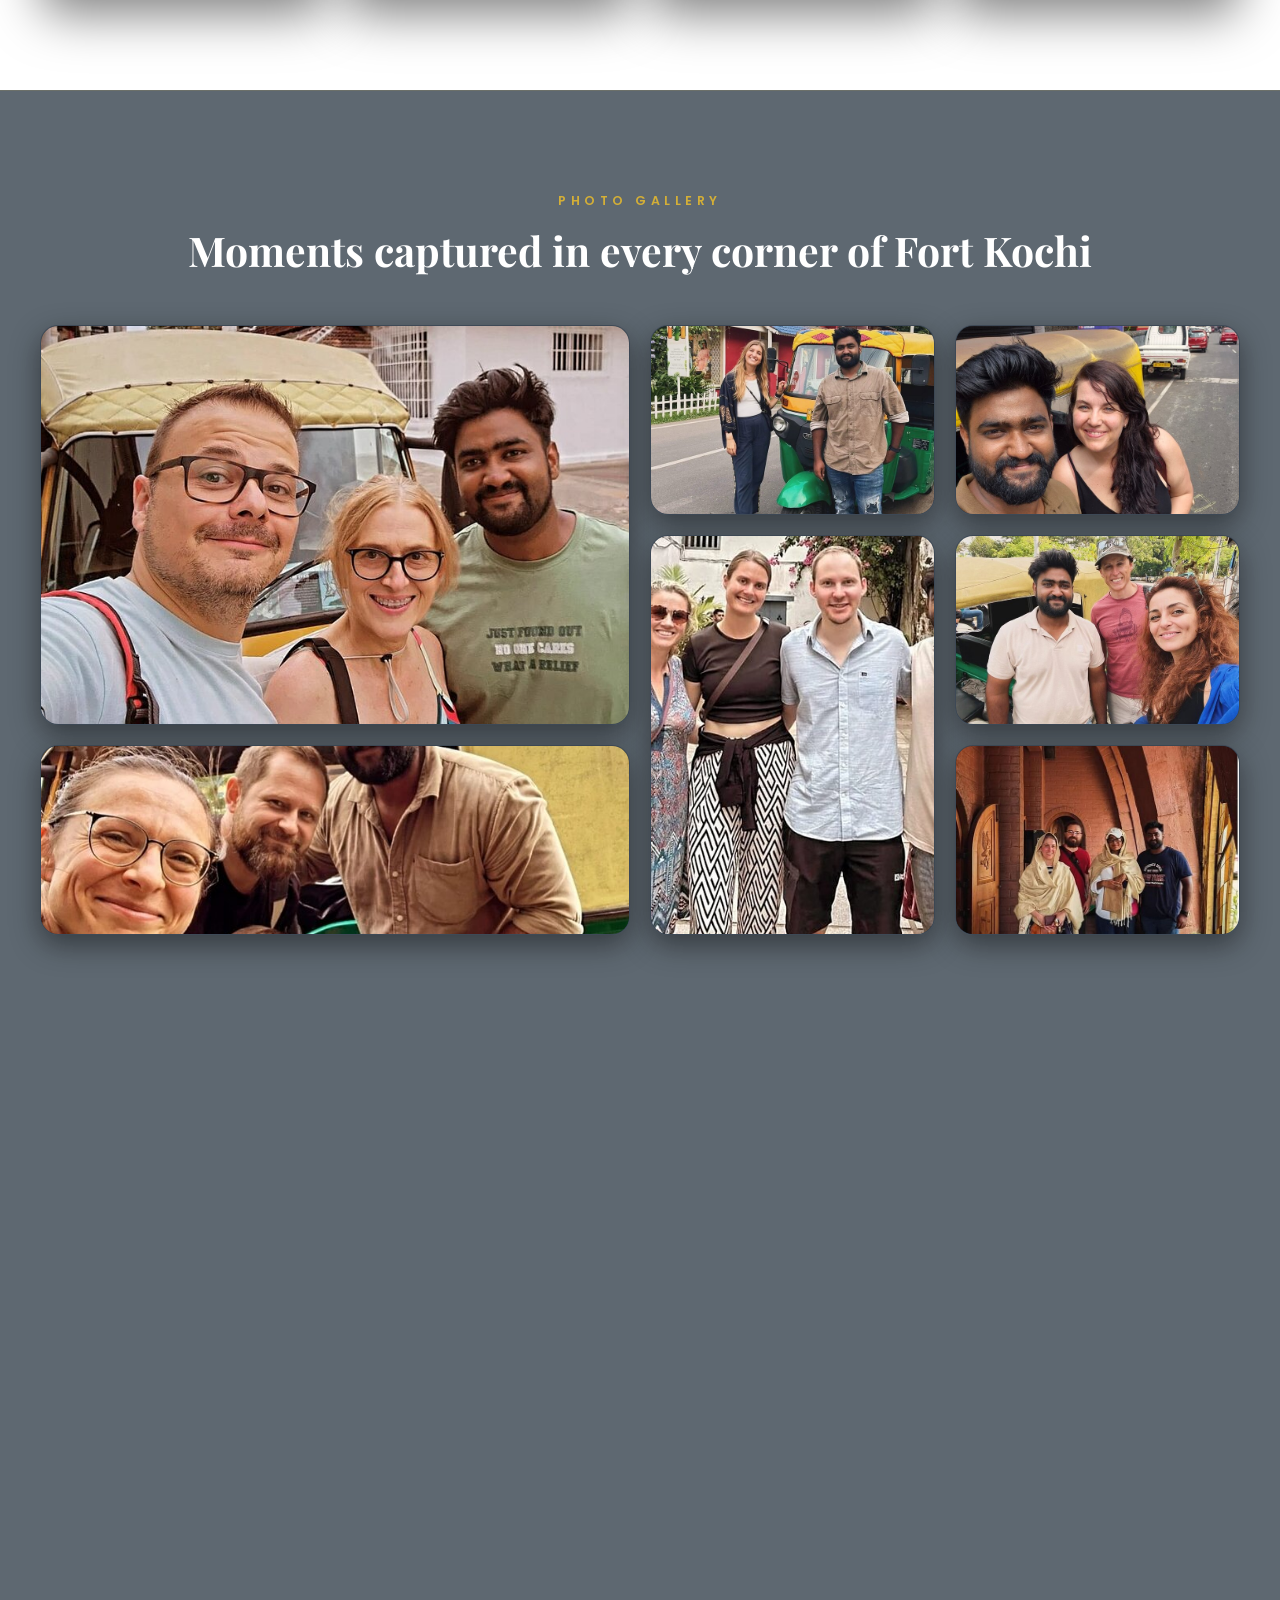
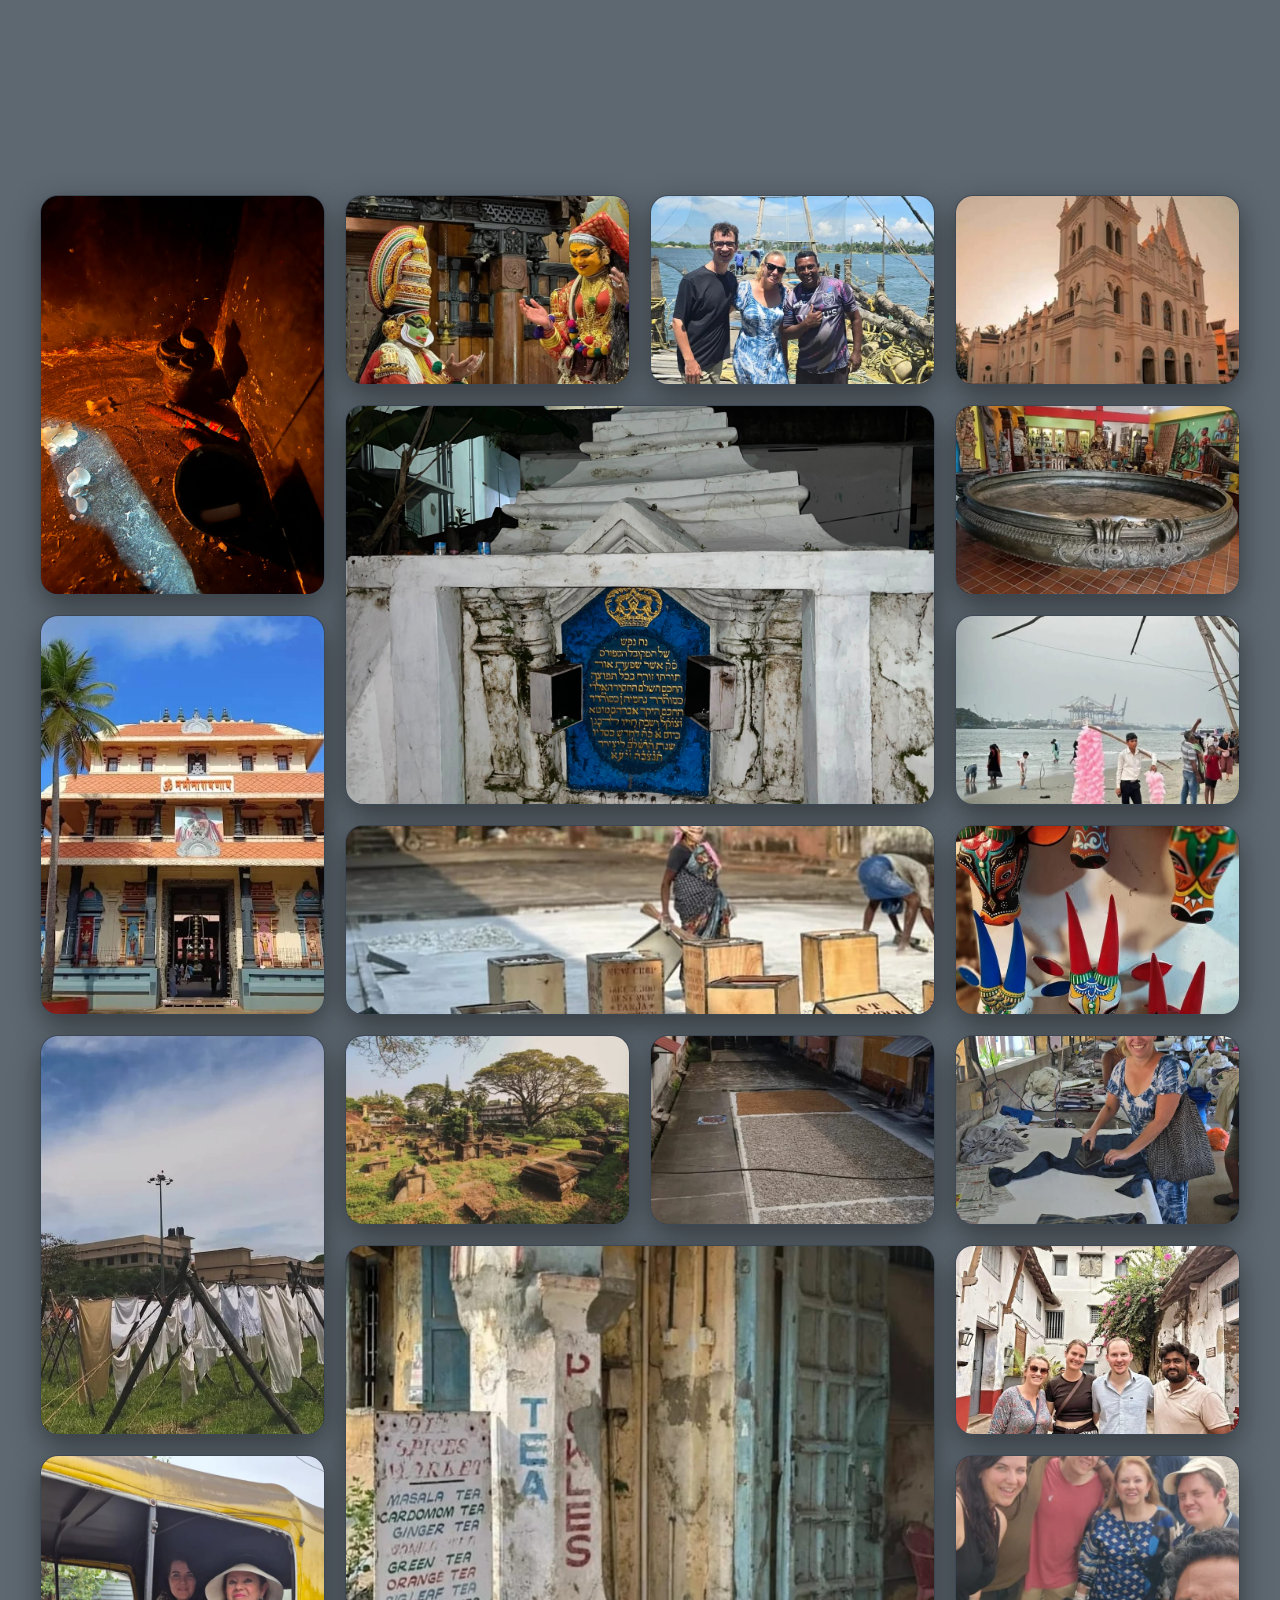
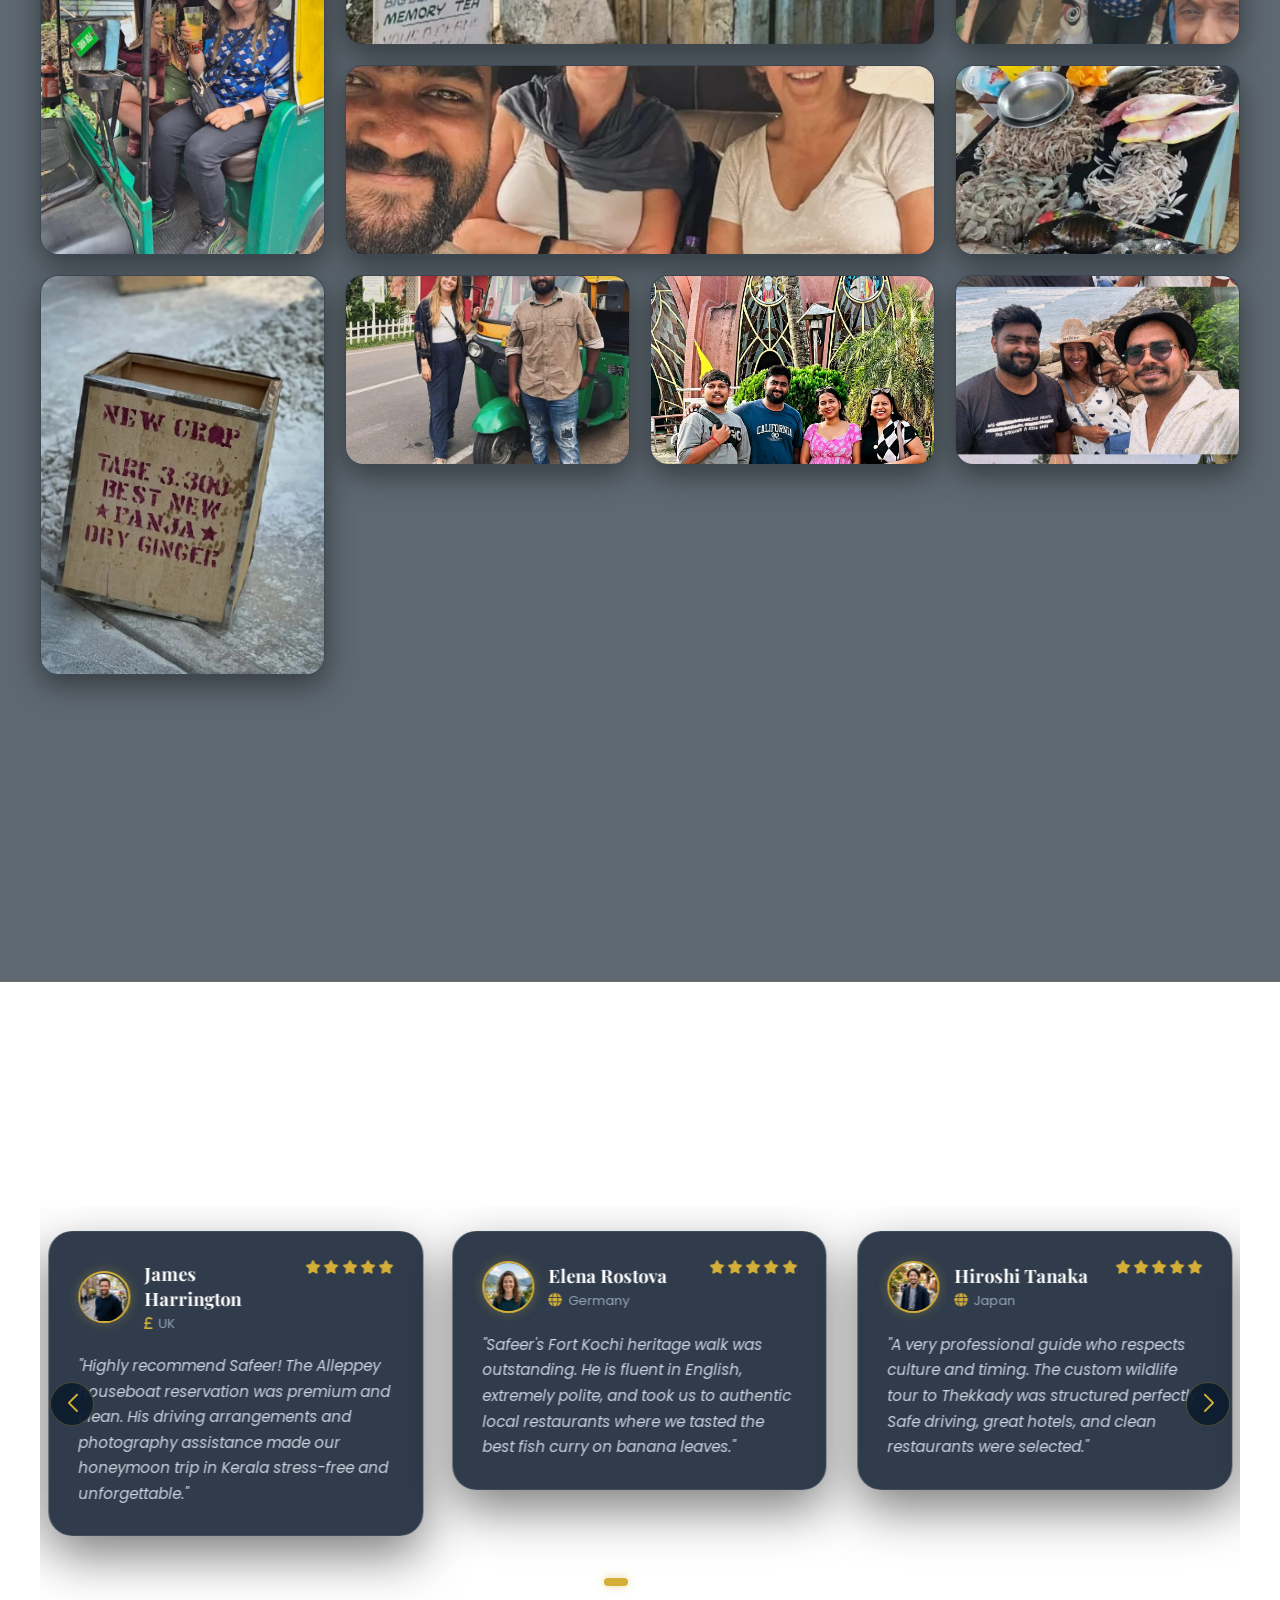
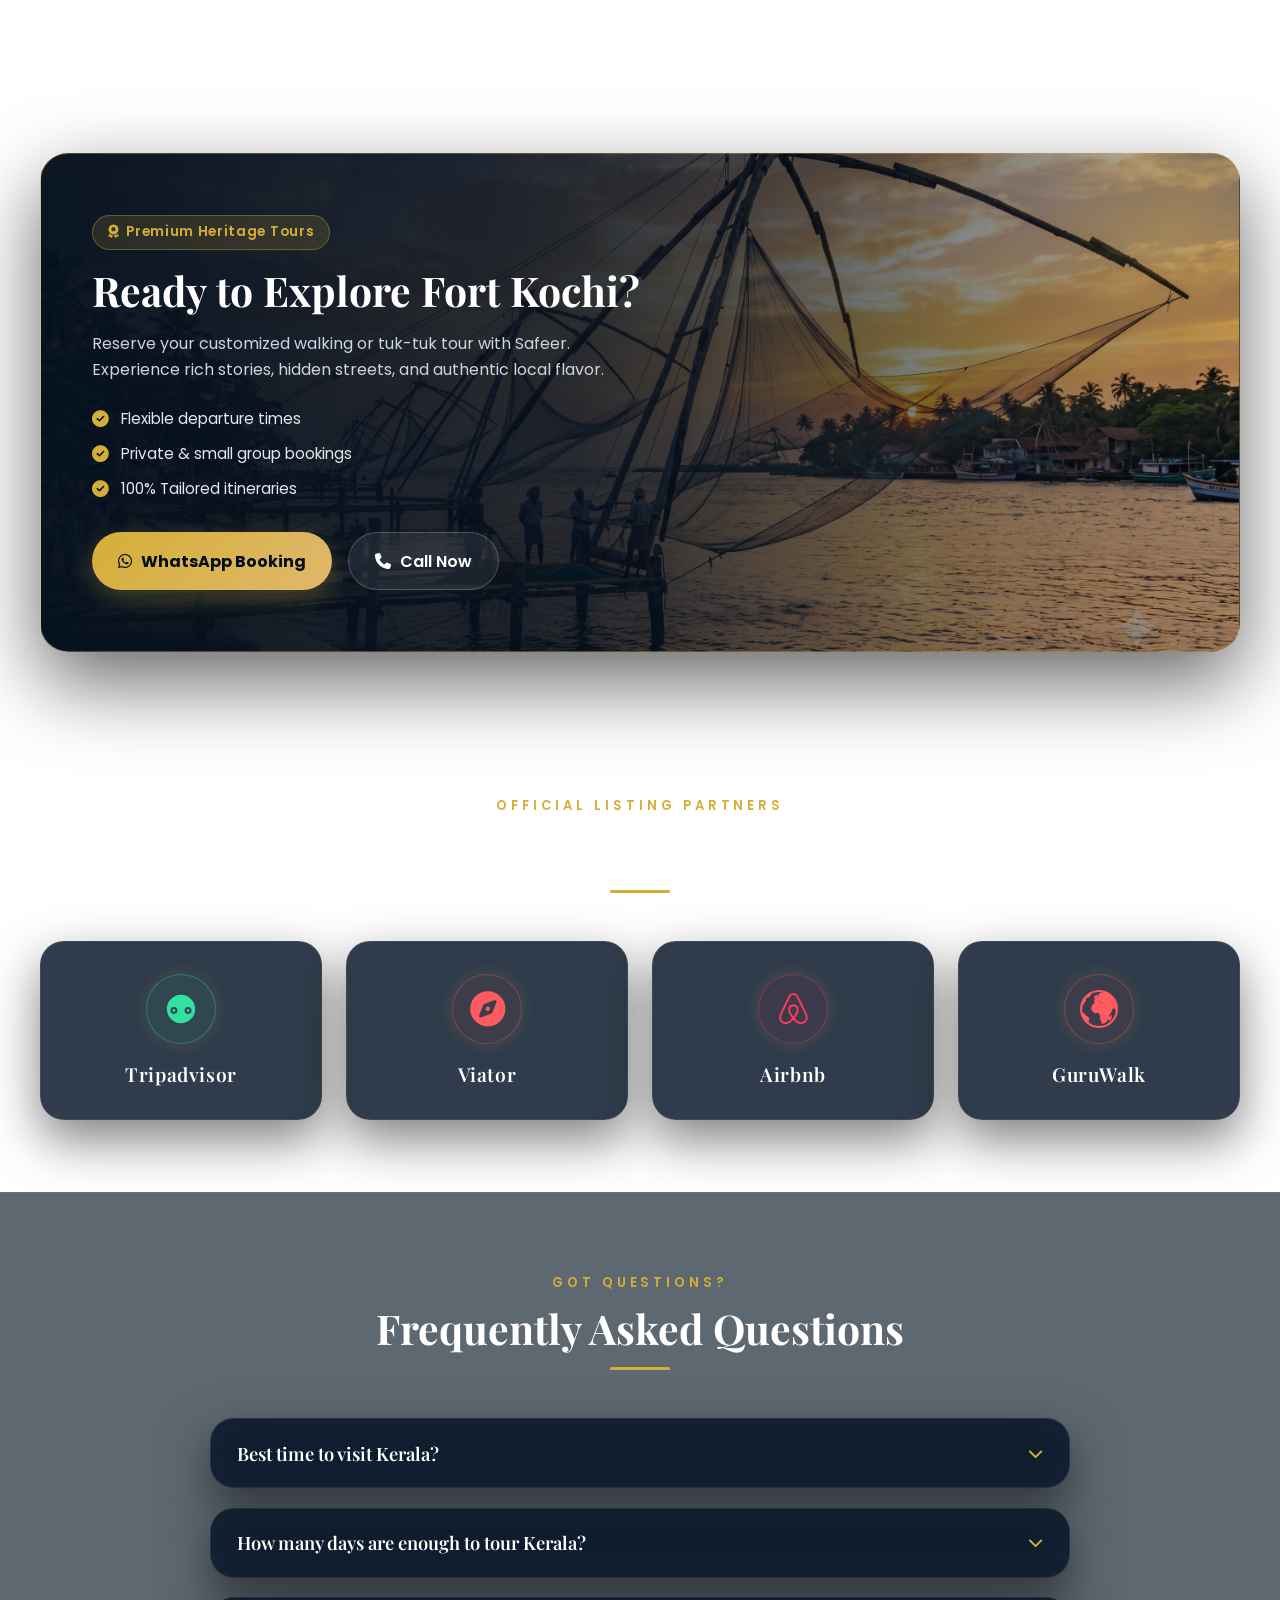
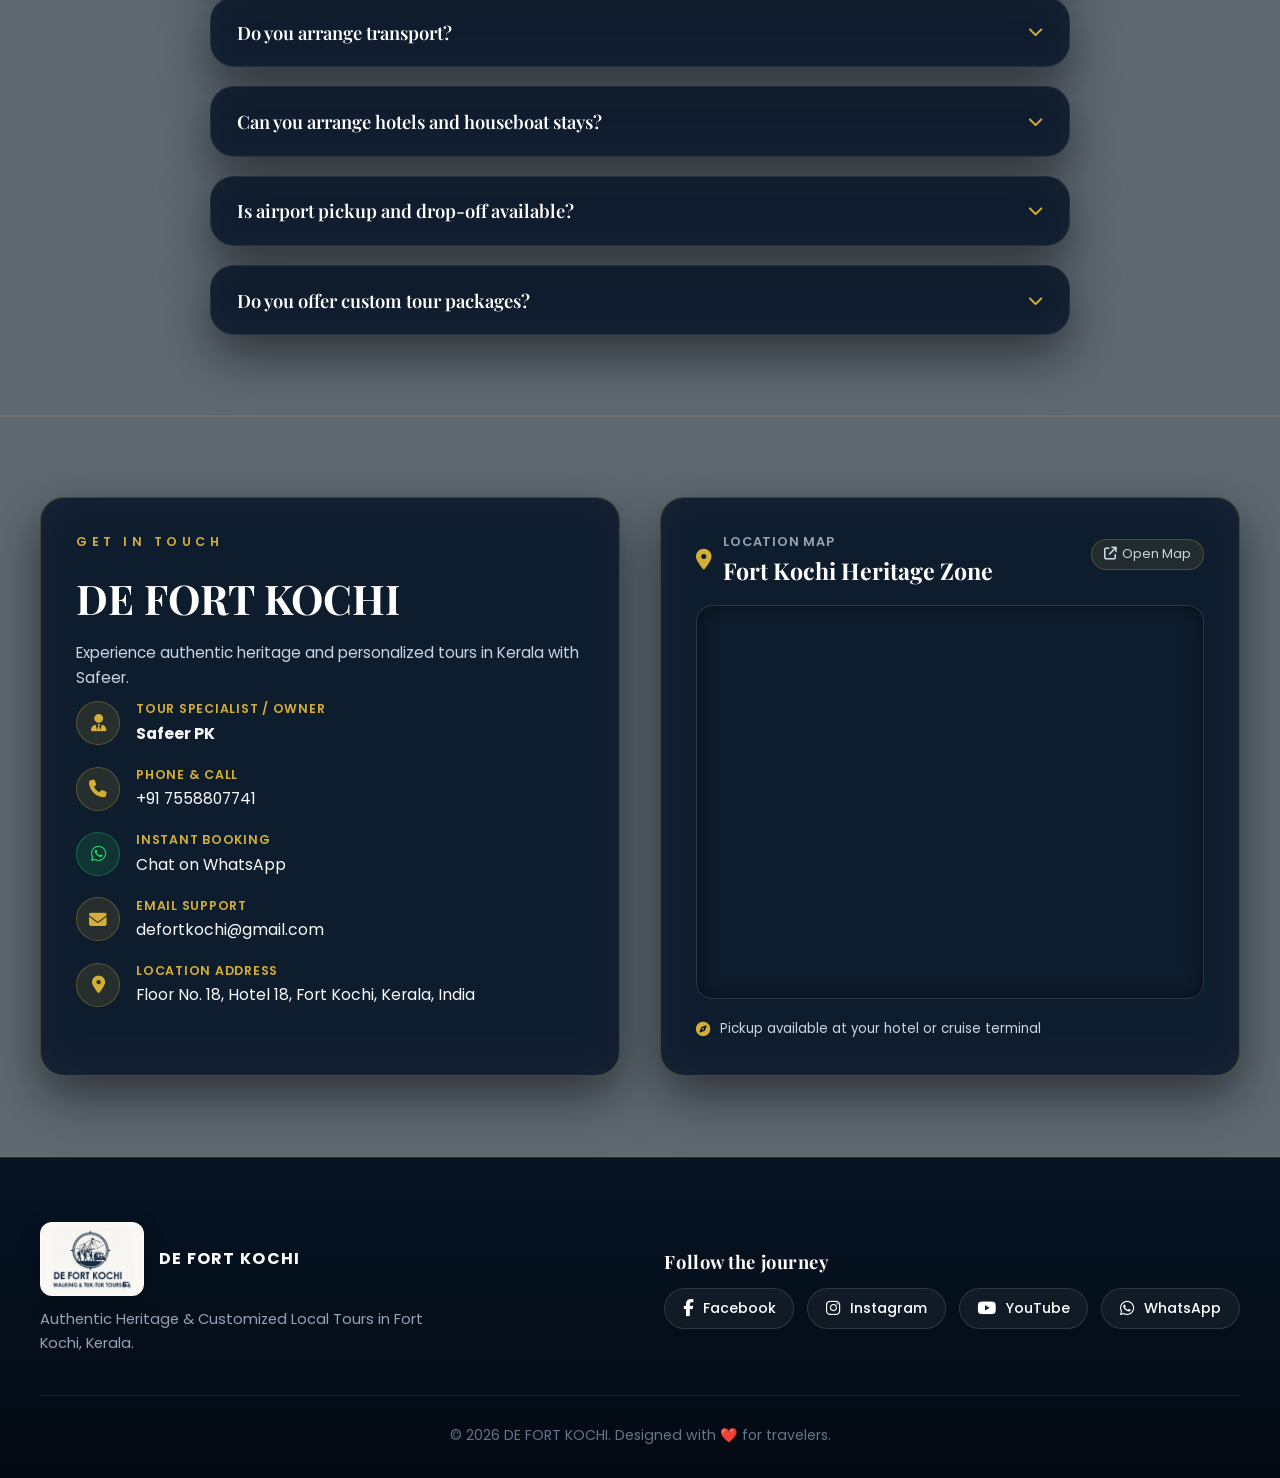
==== commit 2ff084ce: "Update listing partners: replace GetYourGuide with Airbnb and Klook with GuruWalk tour link" ====
--- a/index.html
+++ b/index.html
@@ -971,18 +971,18 @@
           </div>
 
           <div class="partner-card">
-            <div class="partner-icon-wrapper getyourguide">
-              <i class="fa-solid fa-map-location-dot"></i>
-            </div>
-            <span class="partner-name">GetYourGuide</span>
-          </div>
-
-          <div class="partner-card">
-            <div class="partner-icon-wrapper klook">
-              <i class="fa-solid fa-suitcase-rolling"></i>
-            </div>
-            <span class="partner-name">Klook</span>
-          </div>
+            <div class="partner-icon-wrapper airbnb">
+              <i class="fa-brands fa-airbnb"></i>
+            </div>
+            <span class="partner-name">Airbnb</span>
+          </div>
+
+          <a href="https://www.guruwalk.com/walks/62005-free-walking-tour-fort-kochi-jew-town-history-heritage-local-life" target="_blank" rel="noreferrer" class="partner-card">
+            <div class="partner-icon-wrapper guruwalk">
+              <img src="assets/guruwalk-icon.png" alt="GuruWalk" />
+            </div>
+            <span class="partner-name">GuruWalk</span>
+          </a>
         </div>
       </div>
     </section>
--- a/style.css
+++ b/style.css
@@ -1387,6 +1387,7 @@
   backdrop-filter: blur(18px);
   box-shadow: var(--shadow);
   transition: transform 0.35s ease, border-color 0.35s ease, box-shadow 0.35s ease, background 0.35s ease;
+  text-decoration: none;
 }
 
 .partner-card:hover {
@@ -1409,6 +1410,13 @@
   color: var(--gold);
   box-shadow: 0 0 16px rgba(212, 175, 55, 0.15);
   transition: transform 0.35s ease, background 0.35s ease, box-shadow 0.35s ease;
+  overflow: hidden;
+}
+
+.partner-icon-wrapper img {
+  width: 38px;
+  height: 38px;
+  object-fit: contain;
 }
 
 .partner-card:hover .partner-icon-wrapper {
@@ -1439,26 +1447,26 @@
   box-shadow: 0 0 22px rgba(255, 90, 95, 0.4);
 }
 
-.partner-icon-wrapper.getyourguide {
-  color: #FF5500;
-  border-color: rgba(255, 85, 0, 0.35);
-  background: rgba(255, 85, 0, 0.06);
-}
-
-.partner-card:hover .partner-icon-wrapper.getyourguide {
-  background: rgba(255, 85, 0, 0.16);
-  box-shadow: 0 0 22px rgba(255, 85, 0, 0.4);
-}
-
-.partner-icon-wrapper.klook {
-  color: #FF5722;
-  border-color: rgba(255, 87, 34, 0.35);
-  background: rgba(255, 87, 34, 0.06);
-}
-
-.partner-card:hover .partner-icon-wrapper.klook {
-  background: rgba(255, 87, 34, 0.16);
-  box-shadow: 0 0 22px rgba(255, 87, 34, 0.4);
+.partner-icon-wrapper.airbnb {
+  color: #FF385C;
+  border-color: rgba(255, 56, 92, 0.35);
+  background: rgba(255, 56, 92, 0.06);
+}
+
+.partner-card:hover .partner-icon-wrapper.airbnb {
+  background: rgba(255, 56, 92, 0.16);
+  box-shadow: 0 0 22px rgba(255, 56, 92, 0.4);
+}
+
+.partner-icon-wrapper.guruwalk {
+  color: #FF5A5F;
+  border-color: rgba(255, 90, 95, 0.35);
+  background: rgba(255, 90, 95, 0.06);
+}
+
+.partner-card:hover .partner-icon-wrapper.guruwalk {
+  background: rgba(255, 90, 95, 0.16);
+  box-shadow: 0 0 22px rgba(255, 90, 95, 0.4);
 }
 
 .partner-name {
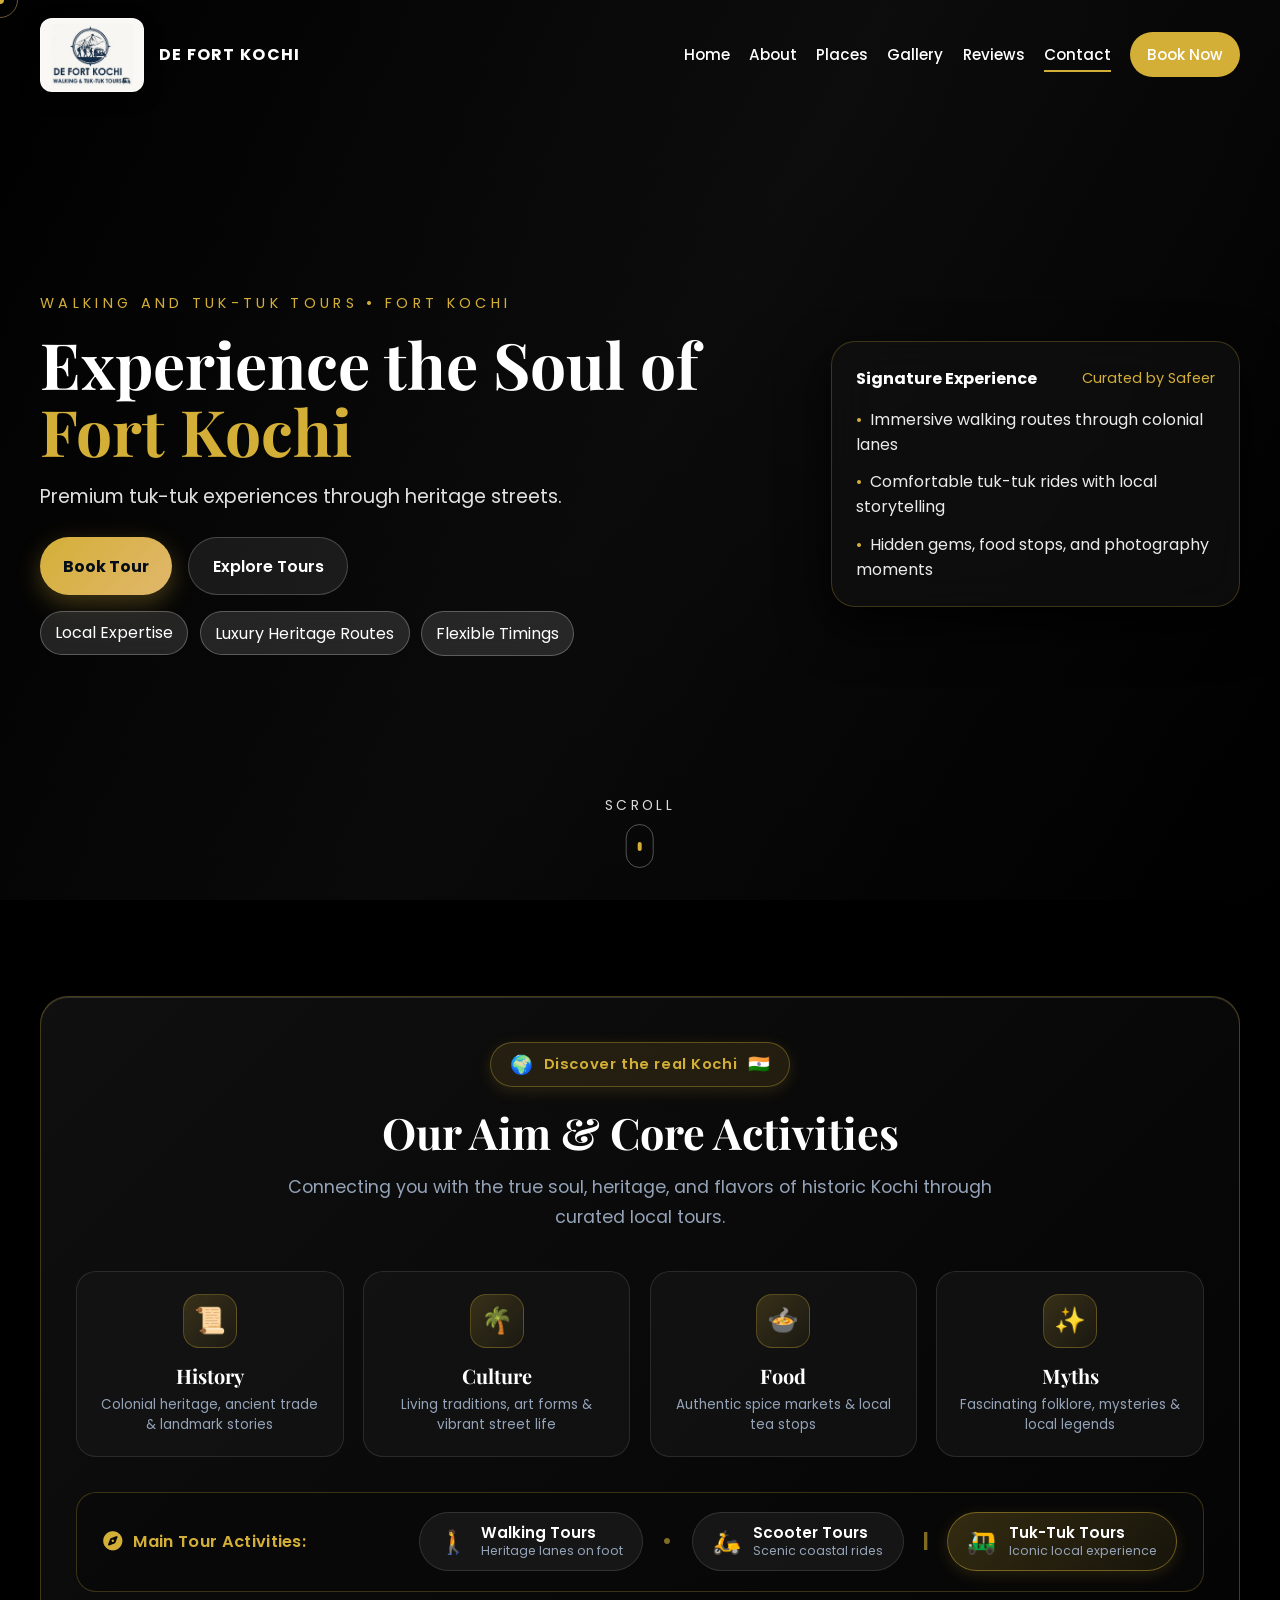
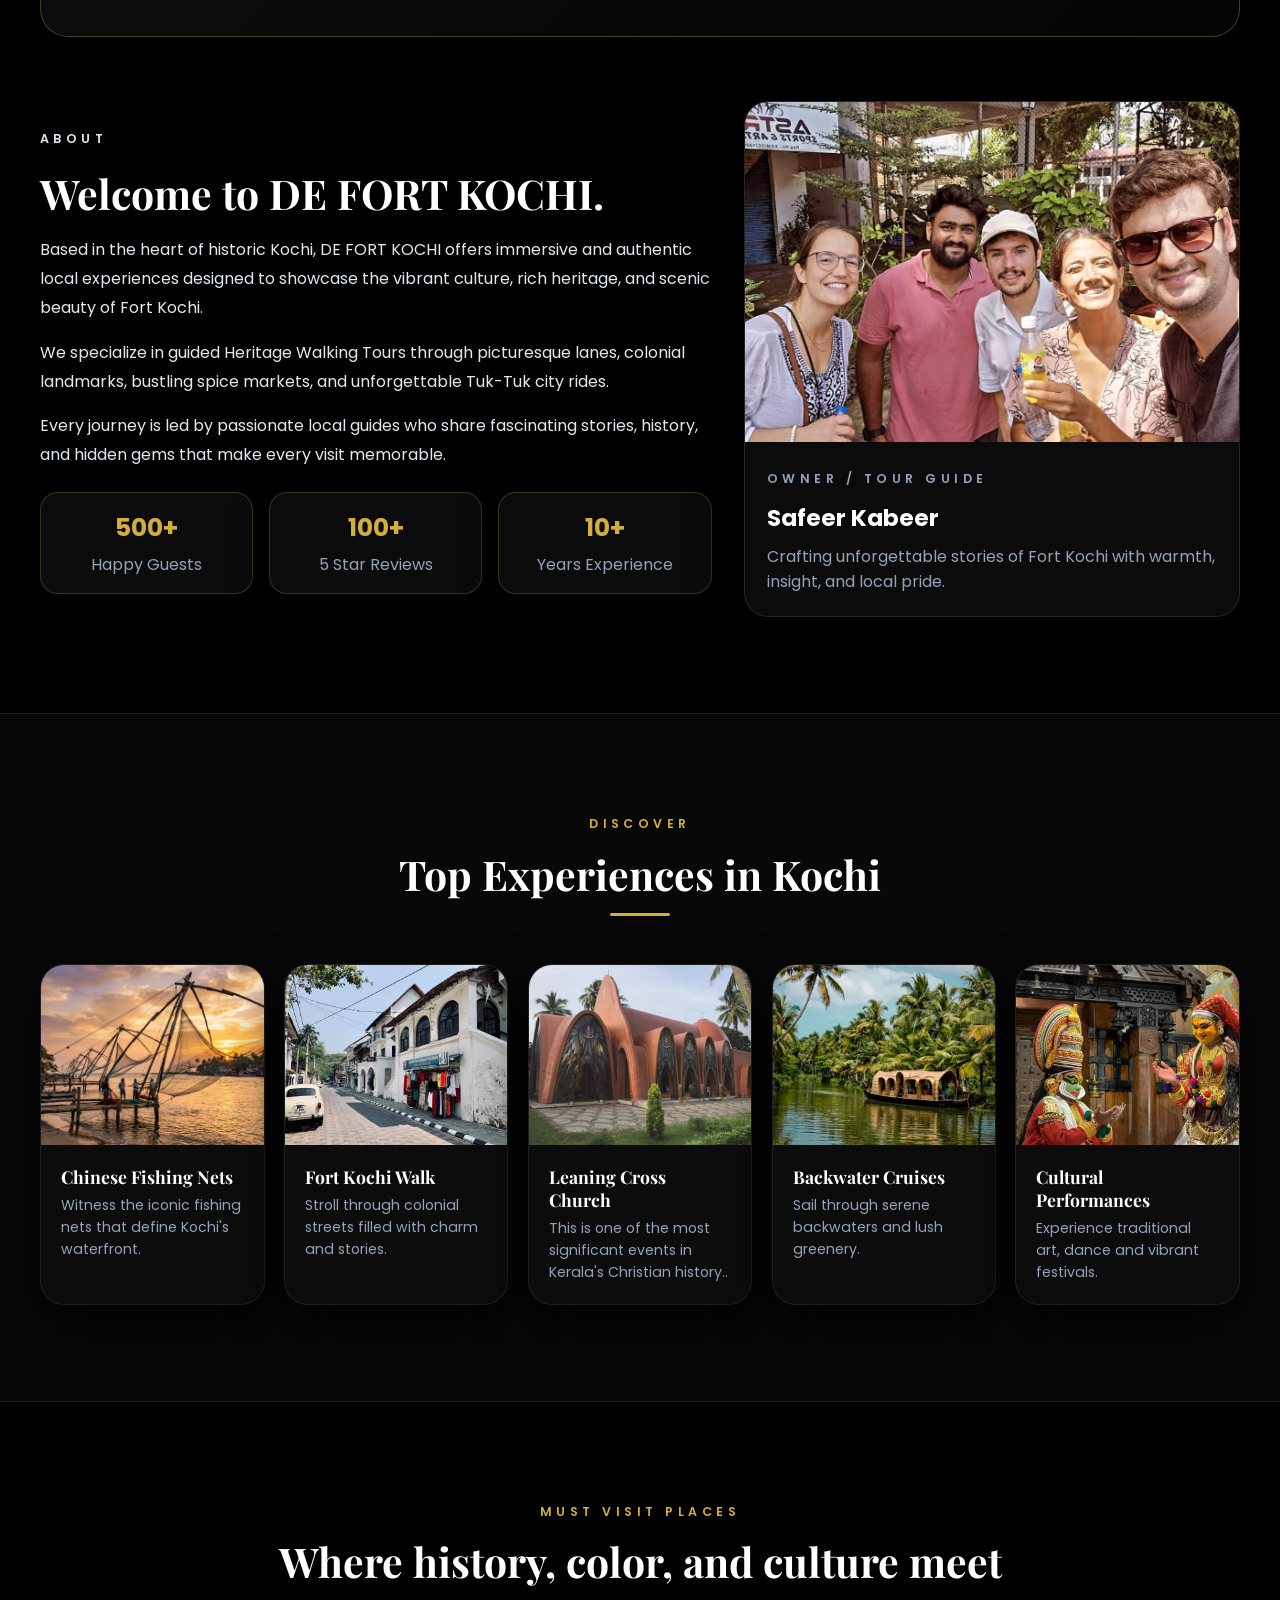
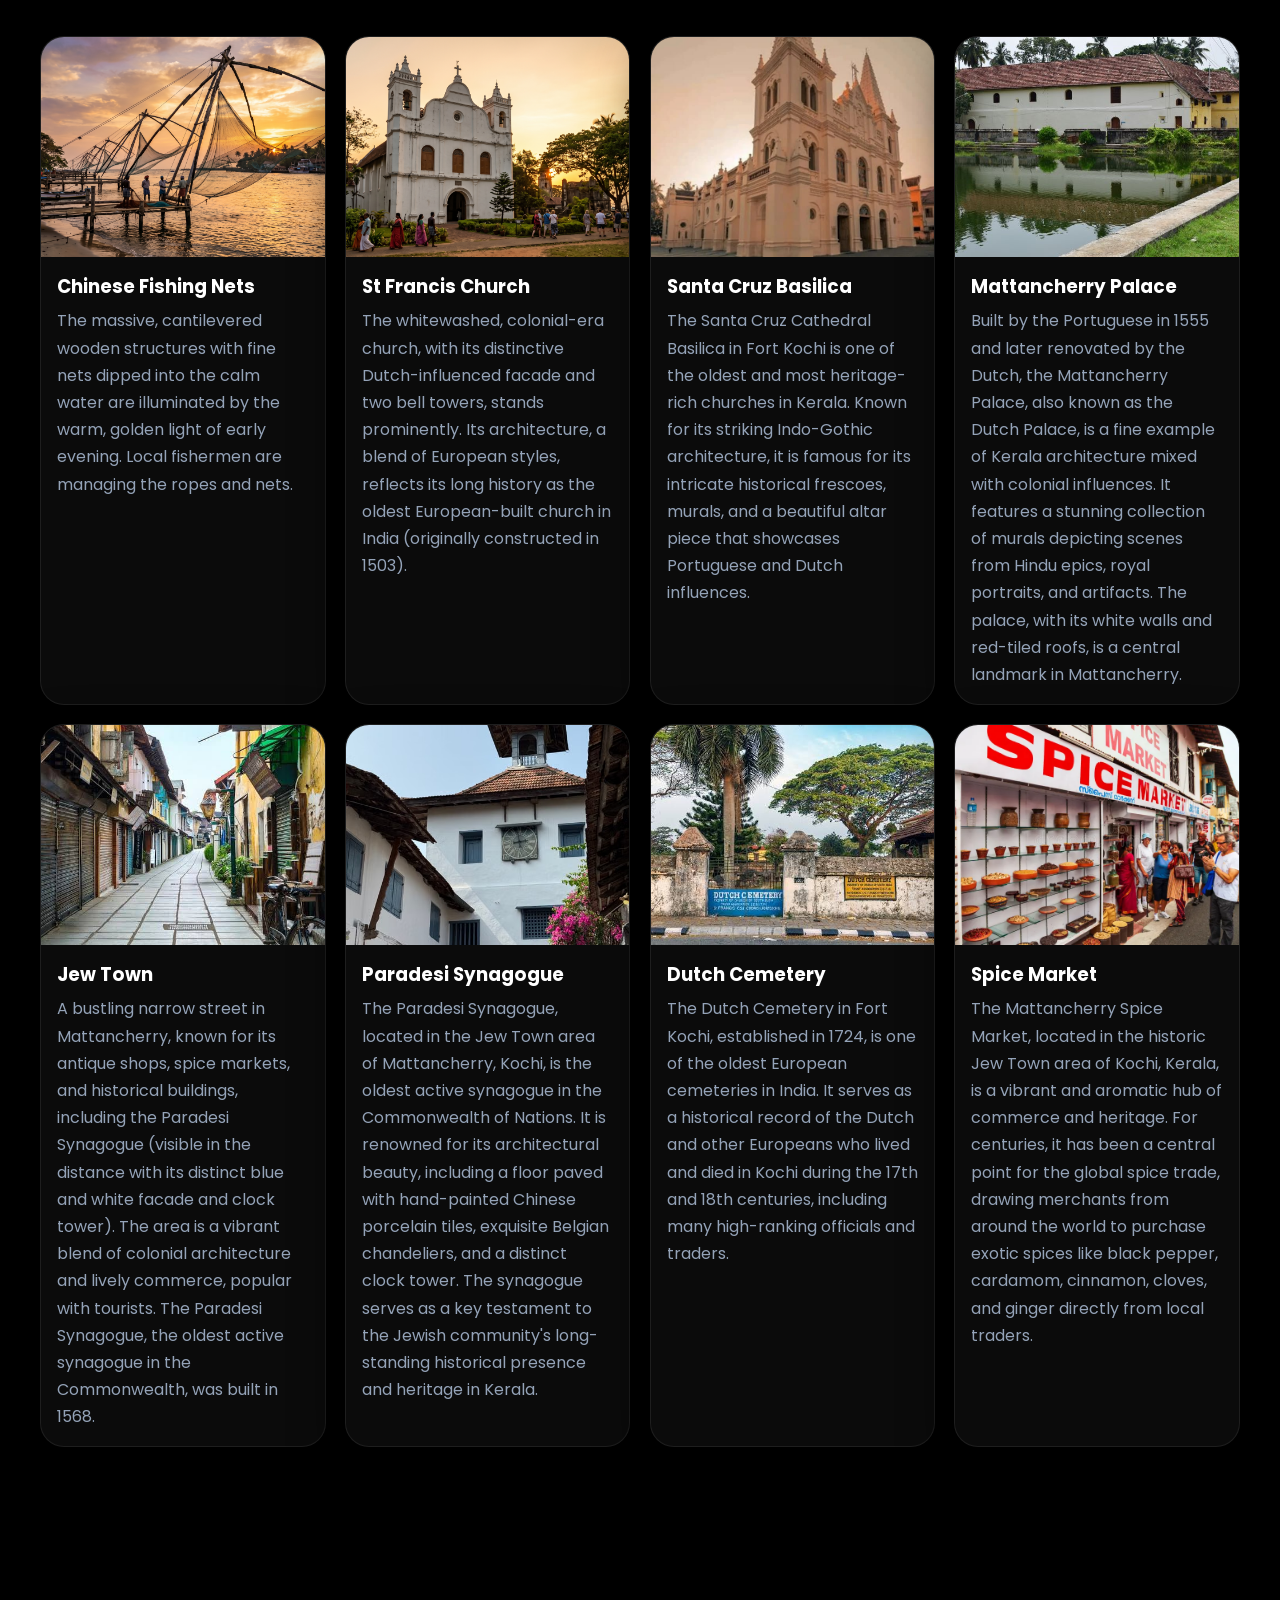
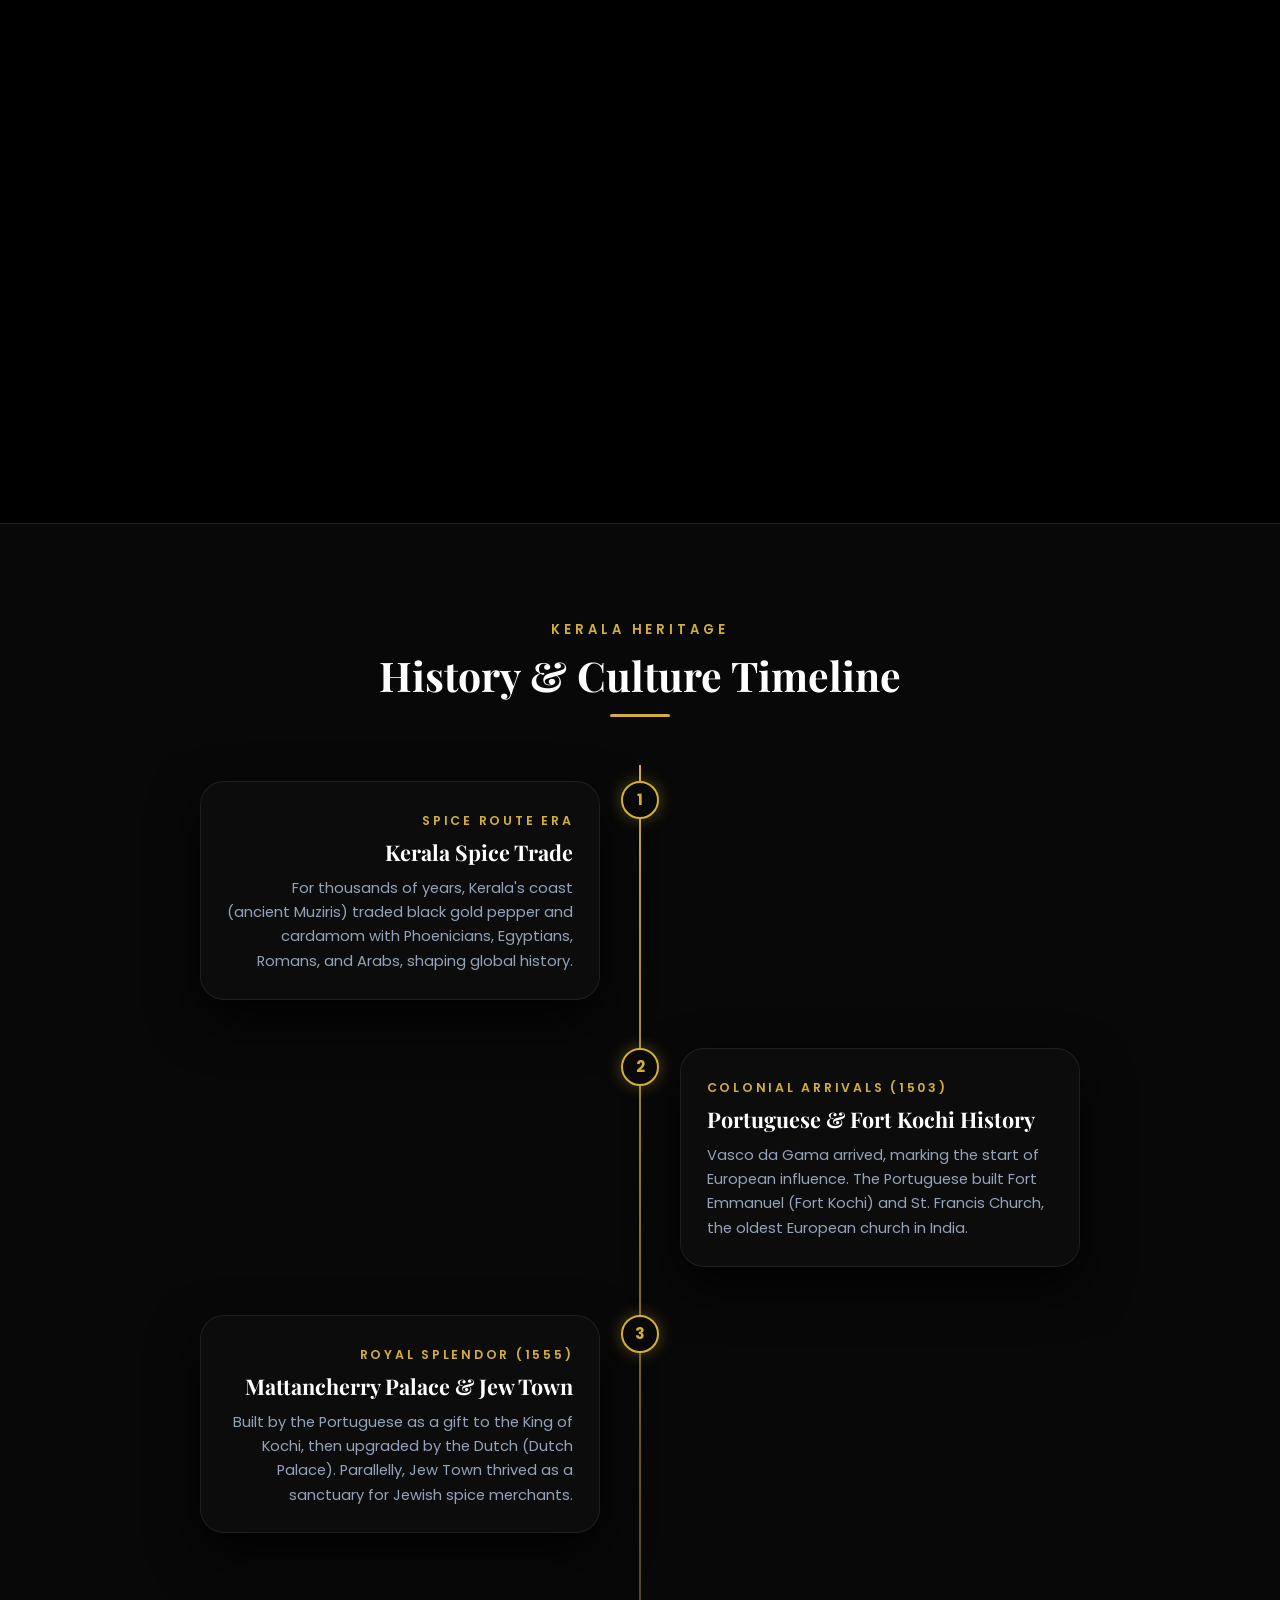
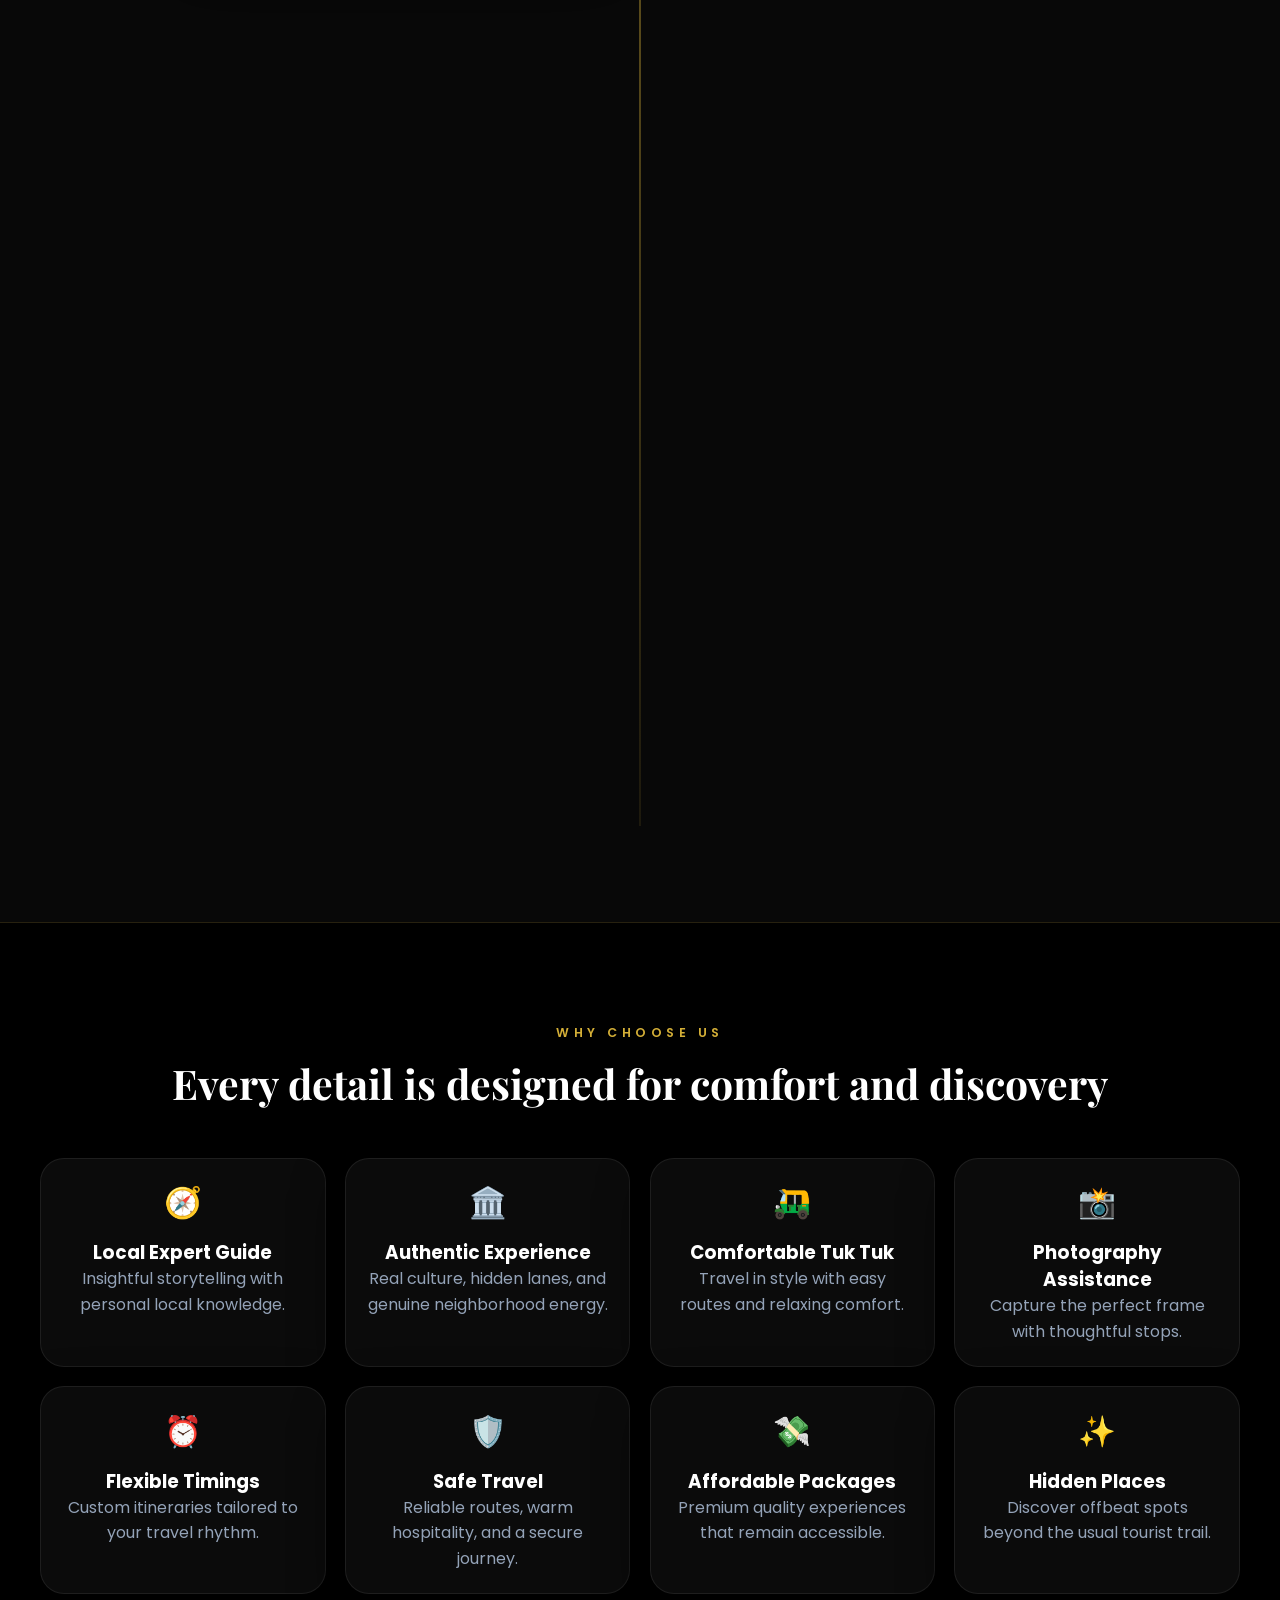
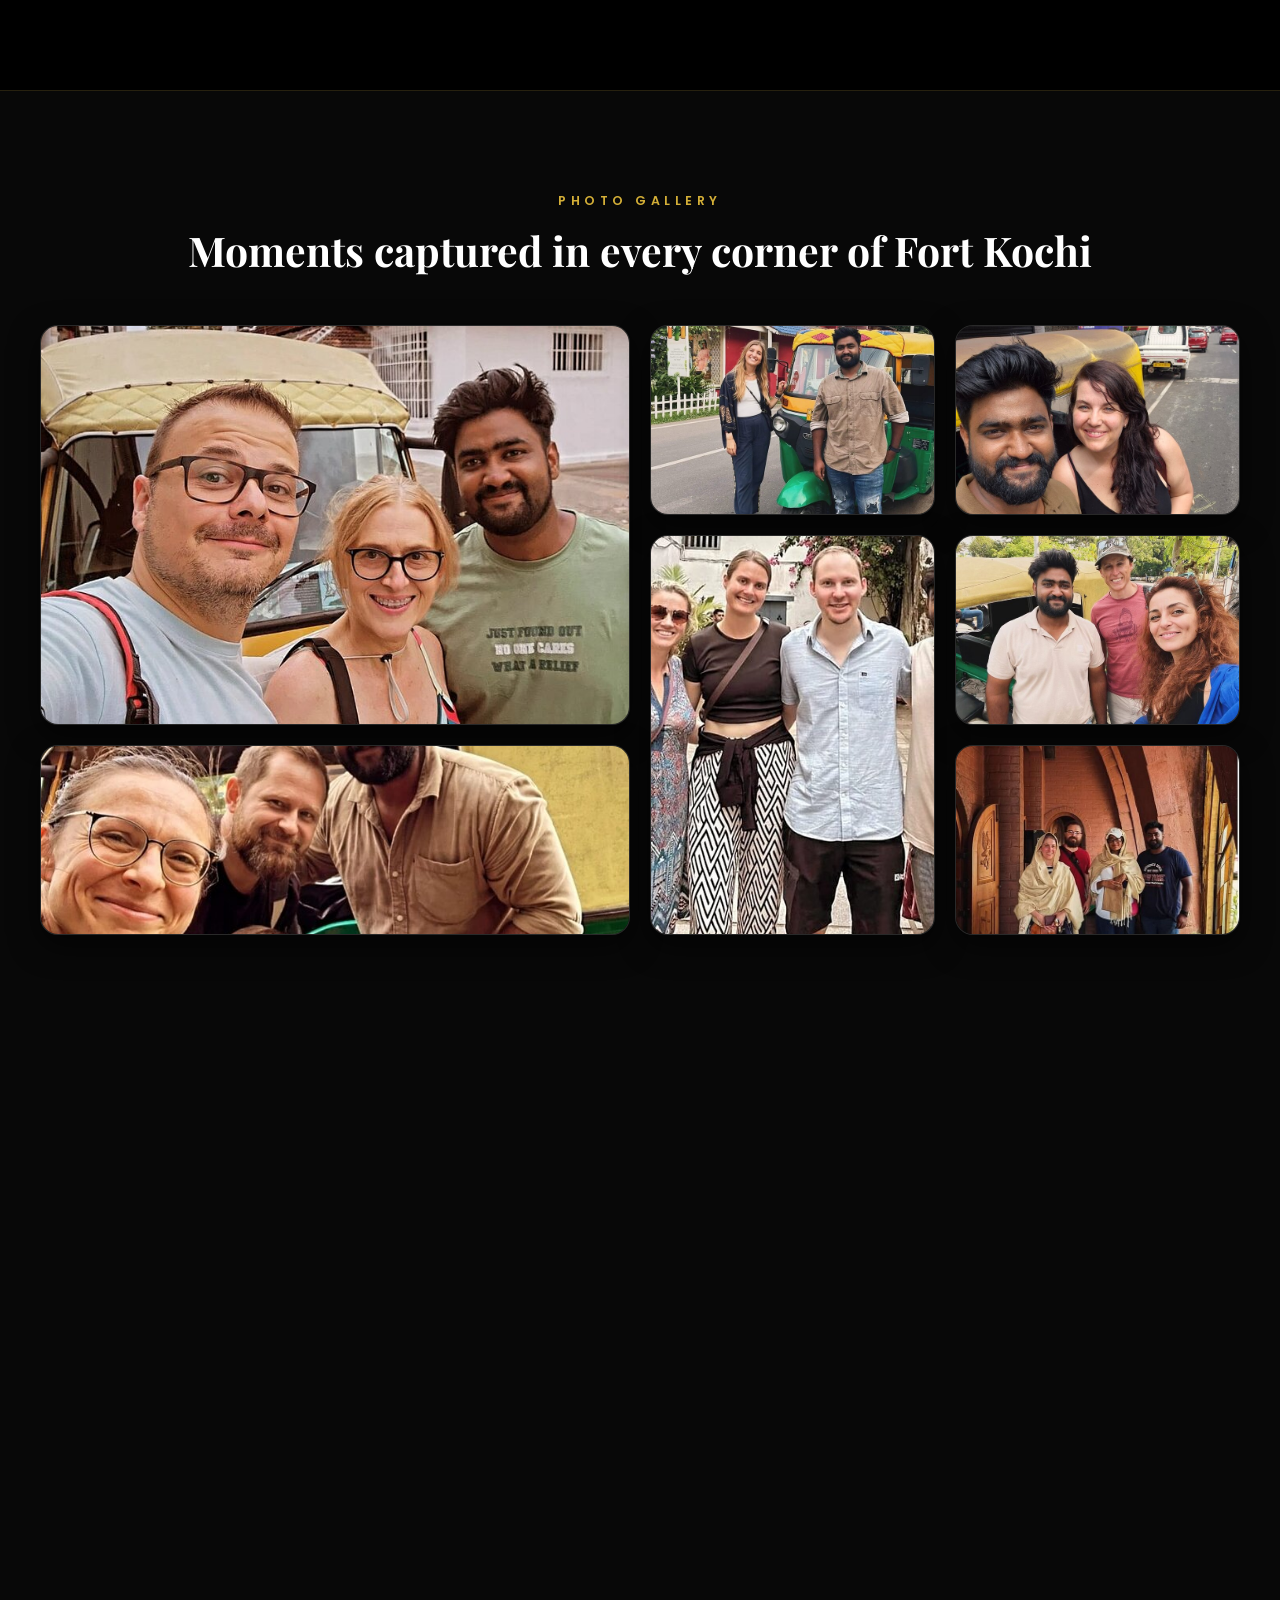
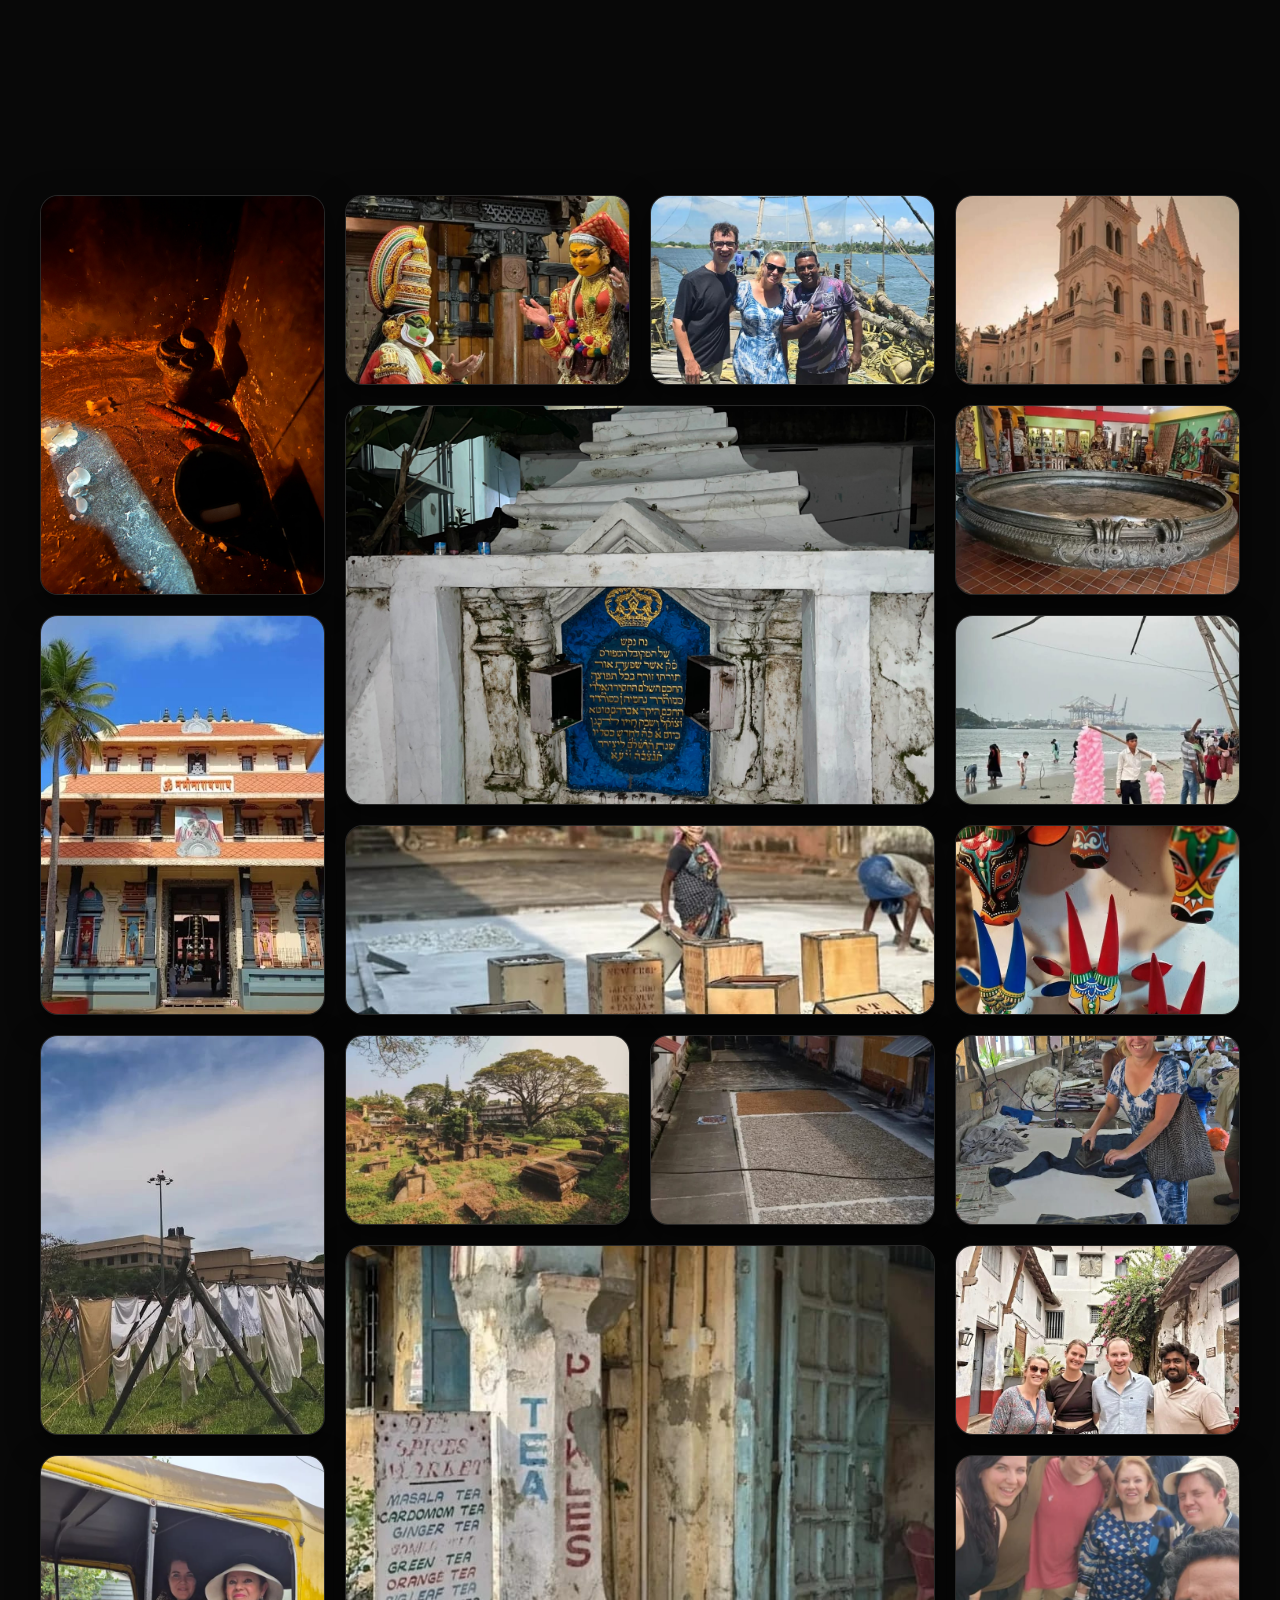
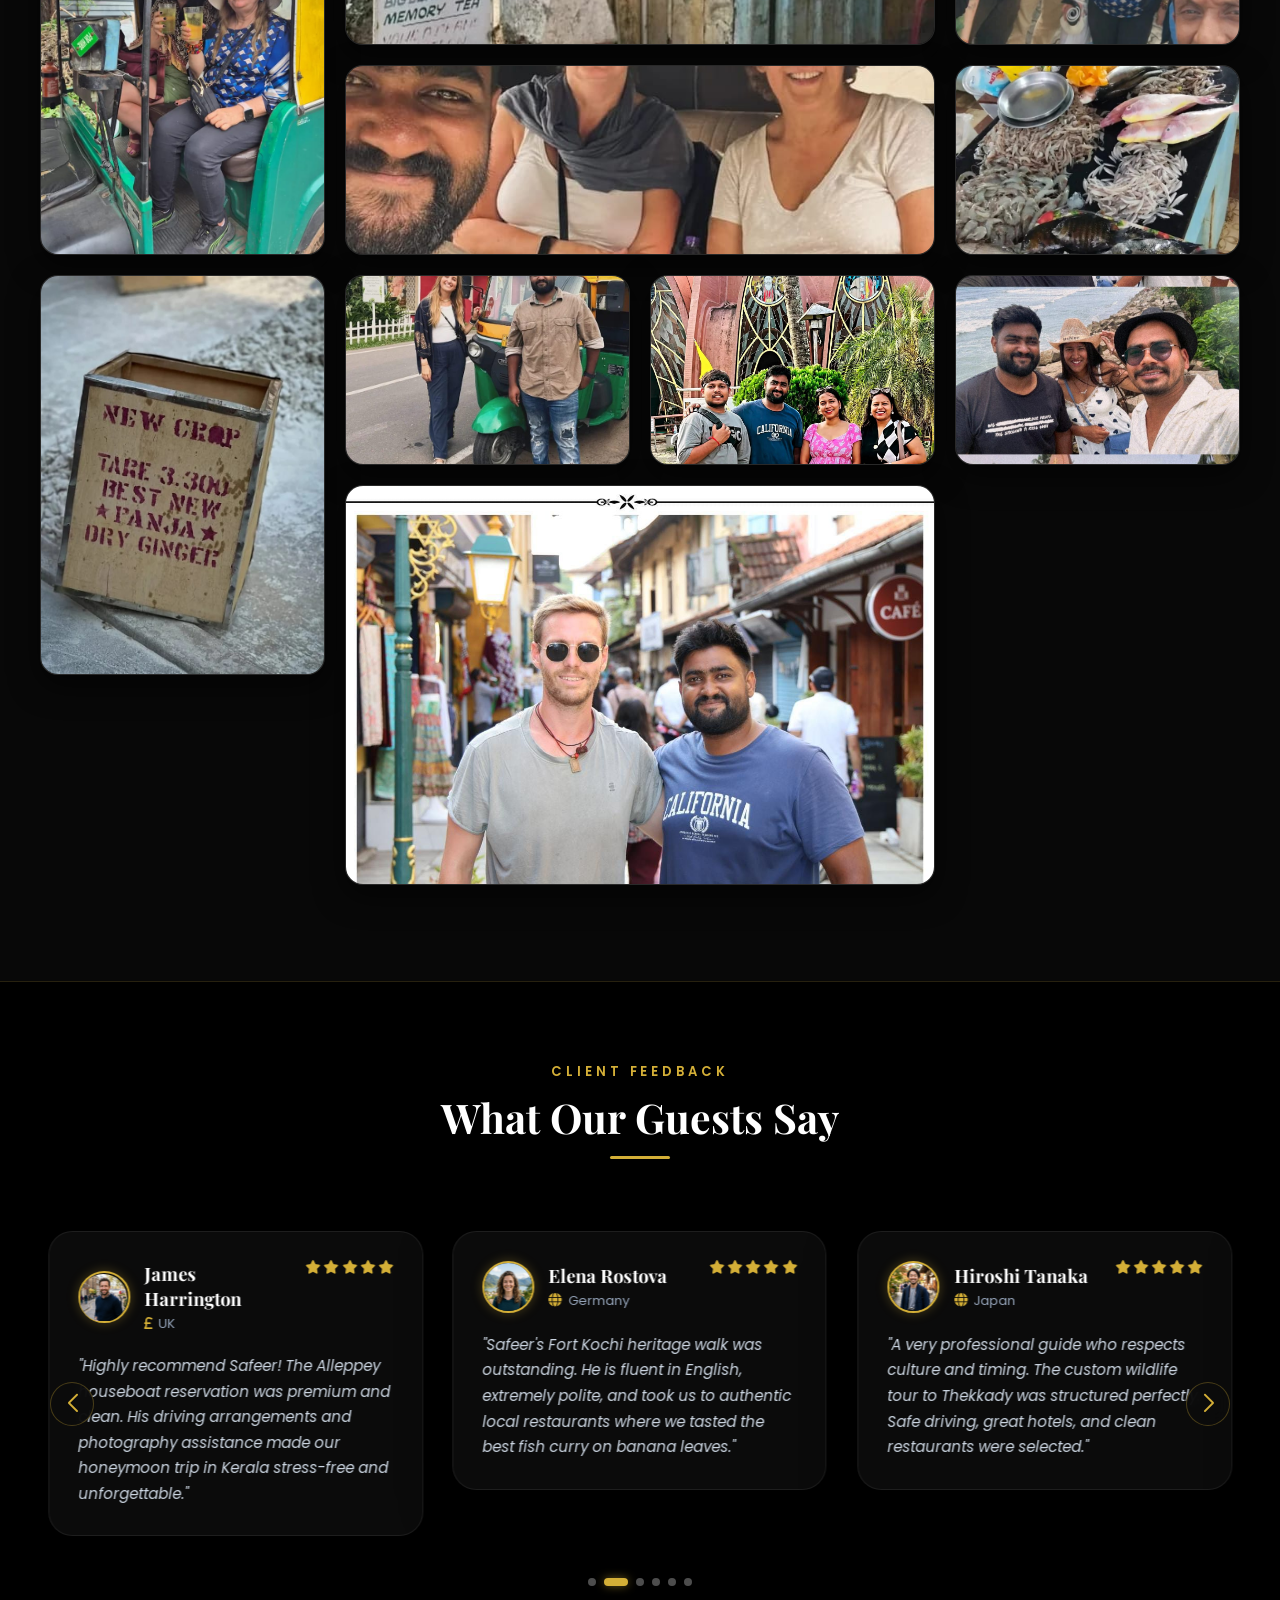
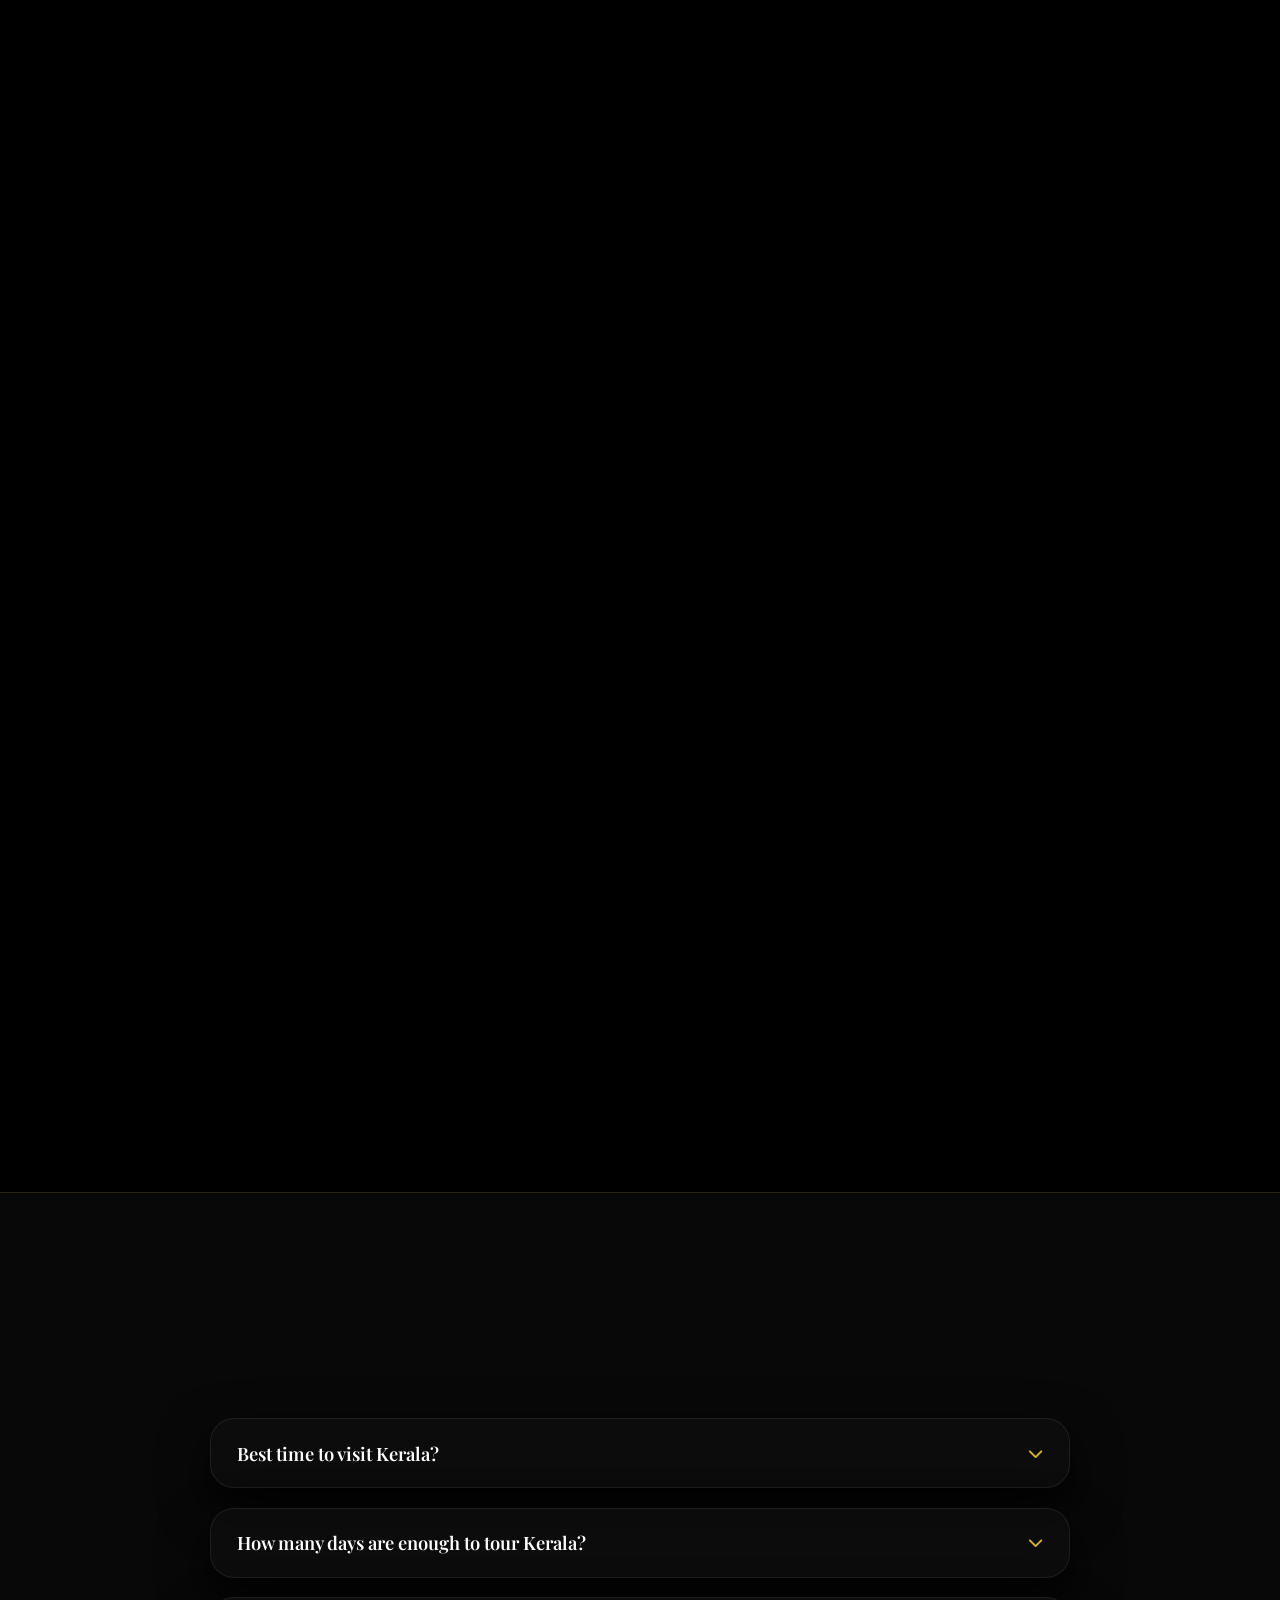
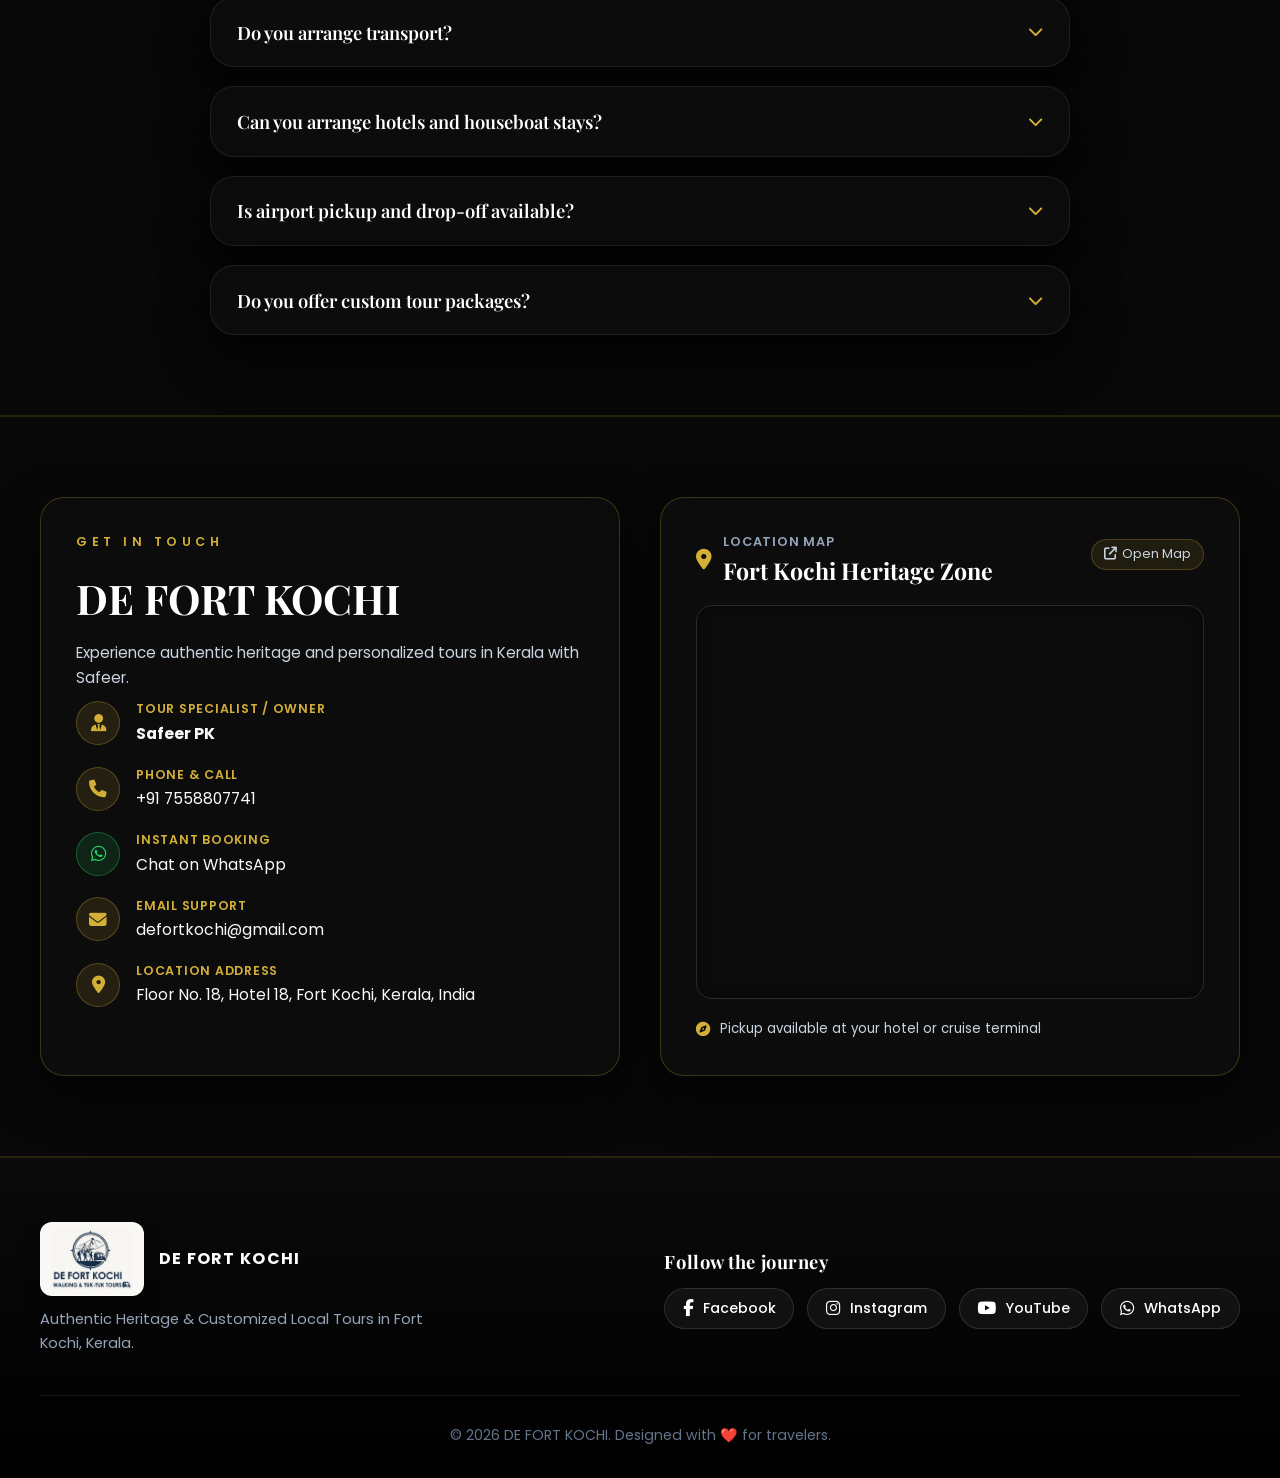
==== commit 58c456eb: "style: transition site theme to a pure black color palette and increase shadow intensity" ====
--- a/index.html
+++ b/index.html
@@ -6,7 +6,7 @@
   <meta name="viewport" content="width=device-width, initial-scale=1.0" />
   <meta name="description"
     content="DE FORT KOCHI offers premium walking and tuk-tuk heritage tours in Fort Kochi, Kerala. Discover colonial charm, local stories, and unforgettable journeys." />
-  <meta name="theme-color" content="#0B2D4D" />
+  <meta name="theme-color" content="#000000" />
   <title>DE FORT KOCHI | Premium Heritage Tours</title>
   <link rel="preconnect" href="https://fonts.googleapis.com" />
   <link rel="preconnect" href="https://fonts.gstatic.com" crossorigin />
--- a/style.css
+++ b/style.css
@@ -1,14 +1,14 @@
 :root {
-  --navy-900: #050E17;
-  --navy-800: #09192B;
-  --navy-700: #0F2742;
-  --cream: #152B44;
+  --navy-900: #050505;
+  --navy-800: #0A0A0A;
+  --navy-700: #121212;
+  --cream: #181818;
   --white: #FFFFFF;
   --gold: #D4AF37;
   --gold-hover: #E5C158;
   --text: #E2E8F0;
   --text-muted: #94A3B8;
-  --shadow: 0 20px 50px rgba(0, 0, 0, 0.5);
+  --shadow: 0 20px 50px rgba(0, 0, 0, 0.85);
   --radius: 24px;
 }
 
@@ -20,12 +20,14 @@
 
 html {
   scroll-behavior: smooth;
+  background-color: #000000;
 }
 
 body {
   font-family: 'Poppins', sans-serif;
   color: var(--text);
-  background: radial-gradient(circle at 50% 0%, #0c2035 0%, #050e17 60%, #030810 100%);
+  background: radial-gradient(circle at 50% 0%, #121212 0%, #050505 60%, #000000 100%);
+  background-color: #000000;
   background-attachment: fixed;
   overflow-x: hidden;
   cursor: none;
@@ -56,10 +58,10 @@
 }
 
 .section-alt {
-  background: rgba(9, 23, 38, 0.65);
+  background: rgba(10, 10, 10, 0.85);
   backdrop-filter: blur(22px);
-  border-top: 1px solid rgba(212, 175, 55, 0.12);
-  border-bottom: 1px solid rgba(212, 175, 55, 0.12);
+  border-top: 1px solid rgba(212, 175, 55, 0.15);
+  border-bottom: 1px solid rgba(212, 175, 55, 0.15);
 }
 
 .section-label {
@@ -133,7 +135,7 @@
   z-index: 9999;
   display: grid;
   place-items: center;
-  background: linear-gradient(135deg, var(--navy-900), var(--navy-700));
+  background: linear-gradient(135deg, #000000, #0c0c0c);
   color: var(--white);
   transition: opacity 0.7s ease, visibility 0.7s ease;
 }
@@ -200,9 +202,9 @@
   z-index: 1100;
   width: 48px;
   height: 48px;
-  border: 0;
+  border: 1px solid rgba(212, 175, 55, 0.3);
   border-radius: 50%;
-  background: var(--navy-900);
+  background: #0d0d0d;
   color: var(--white);
   box-shadow: var(--shadow);
   opacity: 0;
@@ -228,10 +230,10 @@
 }
 
 .site-header.scrolled {
-  background: rgba(5, 14, 23, 0.92);
+  background: rgba(0, 0, 0, 0.94);
   backdrop-filter: blur(16px);
-  border-bottom: 1px solid rgba(212, 175, 55, 0.15);
-  box-shadow: 0 8px 30px rgba(0, 0, 0, 0.5);
+  border-bottom: 1px solid rgba(212, 175, 55, 0.18);
+  box-shadow: 0 8px 30px rgba(0, 0, 0, 0.8);
   padding: 0.8rem 0;
 }
 
@@ -333,7 +335,7 @@
   content: '';
   position: absolute;
   inset: 0;
-  background: linear-gradient(120deg, rgba(11, 45, 77, 0.92), rgba(16, 34, 59, 0.55));
+  background: linear-gradient(120deg, rgba(0, 0, 0, 0.94), rgba(12, 12, 12, 0.78), rgba(0, 0, 0, 0.9));
   z-index: -1;
 }
 
@@ -396,8 +398,8 @@
 .hero-card {
   padding: 1.5rem;
   border-radius: var(--radius);
-  background: rgba(255,255,255,0.14);
-  border: 1px solid rgba(255,255,255,0.24);
+  background: rgba(18, 18, 18, 0.65);
+  border: 1px solid rgba(212, 175, 55, 0.25);
   backdrop-filter: blur(24px);
   box-shadow: var(--shadow);
 }
@@ -486,9 +488,9 @@
 .counter-card {
   padding: 1rem;
   border-radius: 18px;
-  background: rgba(13, 30, 50, 0.85);
+  background: rgba(14, 14, 14, 0.85);
   border: 1px solid rgba(212, 175, 55, 0.25);
-  box-shadow: 0 15px 35px rgba(0, 0, 0, 0.4);
+  box-shadow: 0 15px 35px rgba(0, 0, 0, 0.7);
   text-align: center;
 }
 
@@ -506,7 +508,7 @@
 .about-card {
   overflow: hidden;
   border-radius: var(--radius);
-  background: rgba(13, 30, 50, 0.8);
+  background: rgba(14, 14, 14, 0.85);
   border: 1px solid rgba(255, 255, 255, 0.1);
   box-shadow: var(--shadow);
 }
@@ -567,7 +569,7 @@
 }
 
 .exp-card {
-  background: rgba(12, 27, 44, 0.75);
+  background: rgba(14, 14, 14, 0.8);
   border: 1px solid rgba(255, 255, 255, 0.08);
   border-radius: var(--radius);
   overflow: hidden;
@@ -581,8 +583,8 @@
 .exp-card:hover {
   transform: translateY(-8px);
   border-color: rgba(212, 175, 55, 0.4);
-  box-shadow: 0 24px 50px rgba(0, 0, 0, 0.6);
-  background: rgba(17, 36, 58, 0.85);
+  box-shadow: 0 24px 50px rgba(0, 0, 0, 0.8);
+  background: rgba(24, 24, 24, 0.9);
 }
 
 .exp-img-wrapper {
@@ -634,7 +636,7 @@
 .social-card,
 .map-card,
 .booking-card {
-  background: rgba(12, 27, 44, 0.75);
+  background: rgba(14, 14, 14, 0.8);
   border: 1px solid rgba(255, 255, 255, 0.08);
   backdrop-filter: blur(18px);
   box-shadow: var(--shadow);
@@ -652,8 +654,8 @@
 .feature-card:hover {
   transform: translateY(-8px);
   border-color: rgba(212, 175, 55, 0.4);
-  box-shadow: 0 24px 50px rgba(0, 0, 0, 0.6);
-  background: rgba(17, 36, 58, 0.85);
+  box-shadow: 0 24px 50px rgba(0, 0, 0, 0.8);
+  background: rgba(24, 24, 24, 0.9);
 }
 
 .package-top {
@@ -786,7 +788,7 @@
   width: 38px;
   height: 38px;
   border-radius: 50%;
-  background: #061526;
+  background: #080808;
   border: 2px solid var(--gold);
   color: var(--gold);
   font-weight: 700;
@@ -807,7 +809,7 @@
 }
 
 .timeline-content {
-  background: rgba(12, 27, 44, 0.85);
+  background: rgba(14, 14, 14, 0.85);
   border: 1px solid rgba(255, 255, 255, 0.08);
   border-radius: var(--radius);
   padding: 1.6rem;
@@ -819,8 +821,8 @@
 .timeline-content:hover {
   transform: translateY(-5px);
   border-color: rgba(212, 175, 55, 0.4);
-  box-shadow: 0 20px 40px rgba(0, 0, 0, 0.6);
-  background: rgba(17, 36, 58, 0.9);
+  box-shadow: 0 20px 40px rgba(0, 0, 0, 0.8);
+  background: rgba(24, 24, 24, 0.92);
 }
 
 .timeline-date {
@@ -880,9 +882,9 @@
   position: relative;
   overflow: hidden;
   border-radius: 18px;
-  box-shadow: 0 10px 30px rgba(0, 0, 0, 0.45);
+  box-shadow: 0 10px 30px rgba(0, 0, 0, 0.6);
   border: 1px solid rgba(255, 255, 255, 0.12);
-  background: rgba(12, 27, 44, 0.7);
+  background: rgba(14, 14, 14, 0.75);
   transition: transform 0.4s cubic-bezier(0.25, 1, 0.5, 1), border-color 0.4s ease, box-shadow 0.4s ease;
 }
 
@@ -968,7 +970,7 @@
 }
 
 .review-card {
-  background: rgba(12, 27, 44, 0.85);
+  background: rgba(14, 14, 14, 0.85);
   border: 1px solid rgba(255, 255, 255, 0.08);
   border-radius: var(--radius);
   padding: 1.8rem;
@@ -985,8 +987,8 @@
 .review-card:hover {
   transform: translateY(-6px);
   border-color: rgba(212, 175, 55, 0.4);
-  box-shadow: 0 20px 40px rgba(0, 0, 0, 0.6);
-  background: rgba(17, 36, 58, 0.9);
+  box-shadow: 0 20px 40px rgba(0, 0, 0, 0.8);
+  background: rgba(24, 24, 24, 0.92);
 }
 
 .review-header {
@@ -1070,7 +1072,7 @@
   color: var(--gold);
   width: 44px;
   height: 44px;
-  background: rgba(9, 25, 43, 0.85);
+  background: rgba(12, 12, 12, 0.9);
   border: 1px solid rgba(212, 175, 55, 0.3);
   border-radius: 50%;
   backdrop-filter: blur(10px);
@@ -1121,13 +1123,13 @@
 .booking-card {
   padding: 3.8rem 3.2rem;
   border-radius: 28px;
-  background: linear-gradient(to right, rgba(6, 18, 32, 0.96) 0%, rgba(6, 18, 32, 0.85) 45%, rgba(6, 18, 32, 0.25) 100%),
+  background: linear-gradient(to right, rgba(4, 4, 4, 0.96) 0%, rgba(10, 10, 10, 0.88) 45%, rgba(10, 10, 10, 0.35) 100%),
               url('assets/images/chinese_fishing_nets.png') no-repeat center right / cover;
   border: 1px solid rgba(212, 175, 55, 0.35);
   color: var(--white);
   position: relative;
   overflow: hidden;
-  box-shadow: 0 30px 80px rgba(0, 0, 0, 0.6);
+  box-shadow: 0 30px 80px rgba(0, 0, 0, 0.8);
   backdrop-filter: blur(20px);
 }
 
@@ -1244,11 +1246,11 @@
 
 /* Compact Map Card Widget */
 .booking-map-widget {
-  background: rgba(9, 23, 39, 0.9);
+  background: rgba(12, 12, 12, 0.92);
   border: 1px solid rgba(212, 175, 55, 0.25);
   border-radius: 20px;
   padding: 1.2rem;
-  box-shadow: 0 15px 35px rgba(0, 0, 0, 0.5);
+  box-shadow: 0 15px 35px rgba(0, 0, 0, 0.7);
   display: flex;
   flex-direction: column;
   gap: 0.9rem;
@@ -1375,7 +1377,7 @@
 }
 
 .partner-card {
-  background: rgba(12, 27, 44, 0.85);
+  background: rgba(14, 14, 14, 0.85);
   border: 1px solid rgba(255, 255, 255, 0.08);
   border-radius: var(--radius);
   padding: 2rem 1.2rem;
@@ -1393,8 +1395,8 @@
 .partner-card:hover {
   transform: translateY(-6px);
   border-color: rgba(212, 175, 55, 0.4);
-  box-shadow: 0 18px 40px rgba(0, 0, 0, 0.6);
-  background: rgba(17, 36, 58, 0.95);
+  box-shadow: 0 18px 40px rgba(0, 0, 0, 0.8);
+  background: rgba(24, 24, 24, 0.95);
 }
 
 .partner-icon-wrapper {
@@ -1542,7 +1544,7 @@
 /* Site Footer */
 .site-footer {
   padding: 4rem 0 2rem;
-  background: linear-gradient(180deg, #061424 0%, #030912 100%);
+  background: linear-gradient(180deg, #0a0a0a 0%, #000000 100%);
   border-top: 1px solid rgba(212, 175, 55, 0.2);
 }
 
@@ -1595,7 +1597,7 @@
 .modal {
   position: fixed;
   inset: 0;
-  background: rgba(3, 10, 20, 0.88);
+  background: rgba(0, 0, 0, 0.94);
   display: grid;
   place-items: center;
   padding: 1rem;
@@ -1718,7 +1720,7 @@
     gap: 5px;
     width: 44px;
     height: 44px;
-    background: rgba(12, 27, 44, 0.9);
+    background: rgba(14, 14, 14, 0.92);
     border: 1px solid rgba(212, 175, 55, 0.35);
     border-radius: 12px;
     cursor: pointer;
@@ -1743,7 +1745,7 @@
     max-width: 300px;
     flex-direction: column;
     align-items: stretch;
-    background: rgba(8, 21, 36, 0.98);
+    background: rgba(8, 8, 8, 0.98);
     border: 1px solid rgba(212, 175, 55, 0.3);
     box-shadow: 0 15px 40px rgba(0, 0, 0, 0.8);
     padding: 1.2rem;
@@ -1887,7 +1889,7 @@
 }
 
 .accordion-item {
-  background: rgba(12, 27, 44, 0.85);
+  background: rgba(14, 14, 14, 0.85);
   border: 1px solid rgba(255, 255, 255, 0.08);
   border-radius: var(--radius);
   overflow: hidden;
@@ -1899,8 +1901,8 @@
 .accordion-item:hover,
 .accordion-item.active {
   border-color: rgba(212, 175, 55, 0.4);
-  box-shadow: 0 10px 30px rgba(0, 0, 0, 0.5);
-  background: rgba(17, 36, 58, 0.9);
+  box-shadow: 0 10px 30px rgba(0, 0, 0, 0.7);
+  background: rgba(24, 24, 24, 0.92);
 }
 
 .accordion-header {
@@ -1967,11 +1969,11 @@
 }
 
 .contact-info-card {
-  background: rgba(12, 27, 44, 0.85);
+  background: rgba(14, 14, 14, 0.85);
   border: 1px solid rgba(212, 175, 55, 0.25);
   border-radius: 24px;
   padding: 2.2rem;
-  box-shadow: 0 20px 50px rgba(0, 0, 0, 0.5);
+  box-shadow: 0 20px 50px rgba(0, 0, 0, 0.7);
   backdrop-filter: blur(18px);
   display: flex;
   flex-direction: column;
@@ -2118,11 +2120,11 @@
 
 /* Integrated Location Map Card in Contact Section */
 .contact-map-card {
-  background: rgba(12, 27, 44, 0.85);
+  background: rgba(14, 14, 14, 0.85);
   border: 1px solid rgba(212, 175, 55, 0.25);
   border-radius: 24px;
   padding: 2.2rem;
-  box-shadow: 0 20px 50px rgba(0, 0, 0, 0.5);
+  box-shadow: 0 20px 50px rgba(0, 0, 0, 0.7);
   backdrop-filter: blur(18px);
   display: flex;
   flex-direction: column;
@@ -2180,11 +2182,11 @@
 }
 
 .core-aim-card {
-  background: linear-gradient(135deg, rgba(12, 27, 44, 0.95), rgba(7, 18, 30, 0.98));
+  background: linear-gradient(135deg, rgba(16, 16, 16, 0.96), rgba(4, 4, 4, 0.98));
   border: 1px solid rgba(212, 175, 55, 0.3);
   border-radius: 28px;
   padding: 2.8rem 2.2rem;
-  box-shadow: 0 25px 60px rgba(0, 0, 0, 0.6), inset 0 1px 0 rgba(255, 255, 255, 0.15);
+  box-shadow: 0 25px 60px rgba(0, 0, 0, 0.8), inset 0 1px 0 rgba(255, 255, 255, 0.15);
   backdrop-filter: blur(24px);
   position: relative;
   overflow: hidden;
@@ -2254,7 +2256,7 @@
 }
 
 .aim-pillar-card {
-  background: rgba(18, 38, 62, 0.6);
+  background: rgba(22, 22, 22, 0.65);
   border: 1px solid rgba(255, 255, 255, 0.1);
   border-radius: 20px;
   padding: 1.35rem 1.1rem;
@@ -2267,9 +2269,9 @@
 
 .aim-pillar-card:hover {
   transform: translateY(-6px);
-  background: rgba(22, 48, 78, 0.85);
+  background: rgba(30, 30, 30, 0.88);
   border-color: rgba(212, 175, 55, 0.5);
-  box-shadow: 0 15px 35px rgba(0, 0, 0, 0.4), 0 0 20px rgba(212, 175, 55, 0.15);
+  box-shadow: 0 15px 35px rgba(0, 0, 0, 0.6), 0 0 20px rgba(212, 175, 55, 0.15);
 }
 
 .pillar-icon-wrap {
@@ -2302,7 +2304,7 @@
 
 /* Activities Highlights Banner */
 .aim-activities-banner {
-  background: rgba(5, 14, 23, 0.7);
+  background: rgba(8, 8, 8, 0.75);
   border: 1px solid rgba(212, 175, 55, 0.25);
   border-radius: 20px;
   padding: 1.2rem 1.6rem;
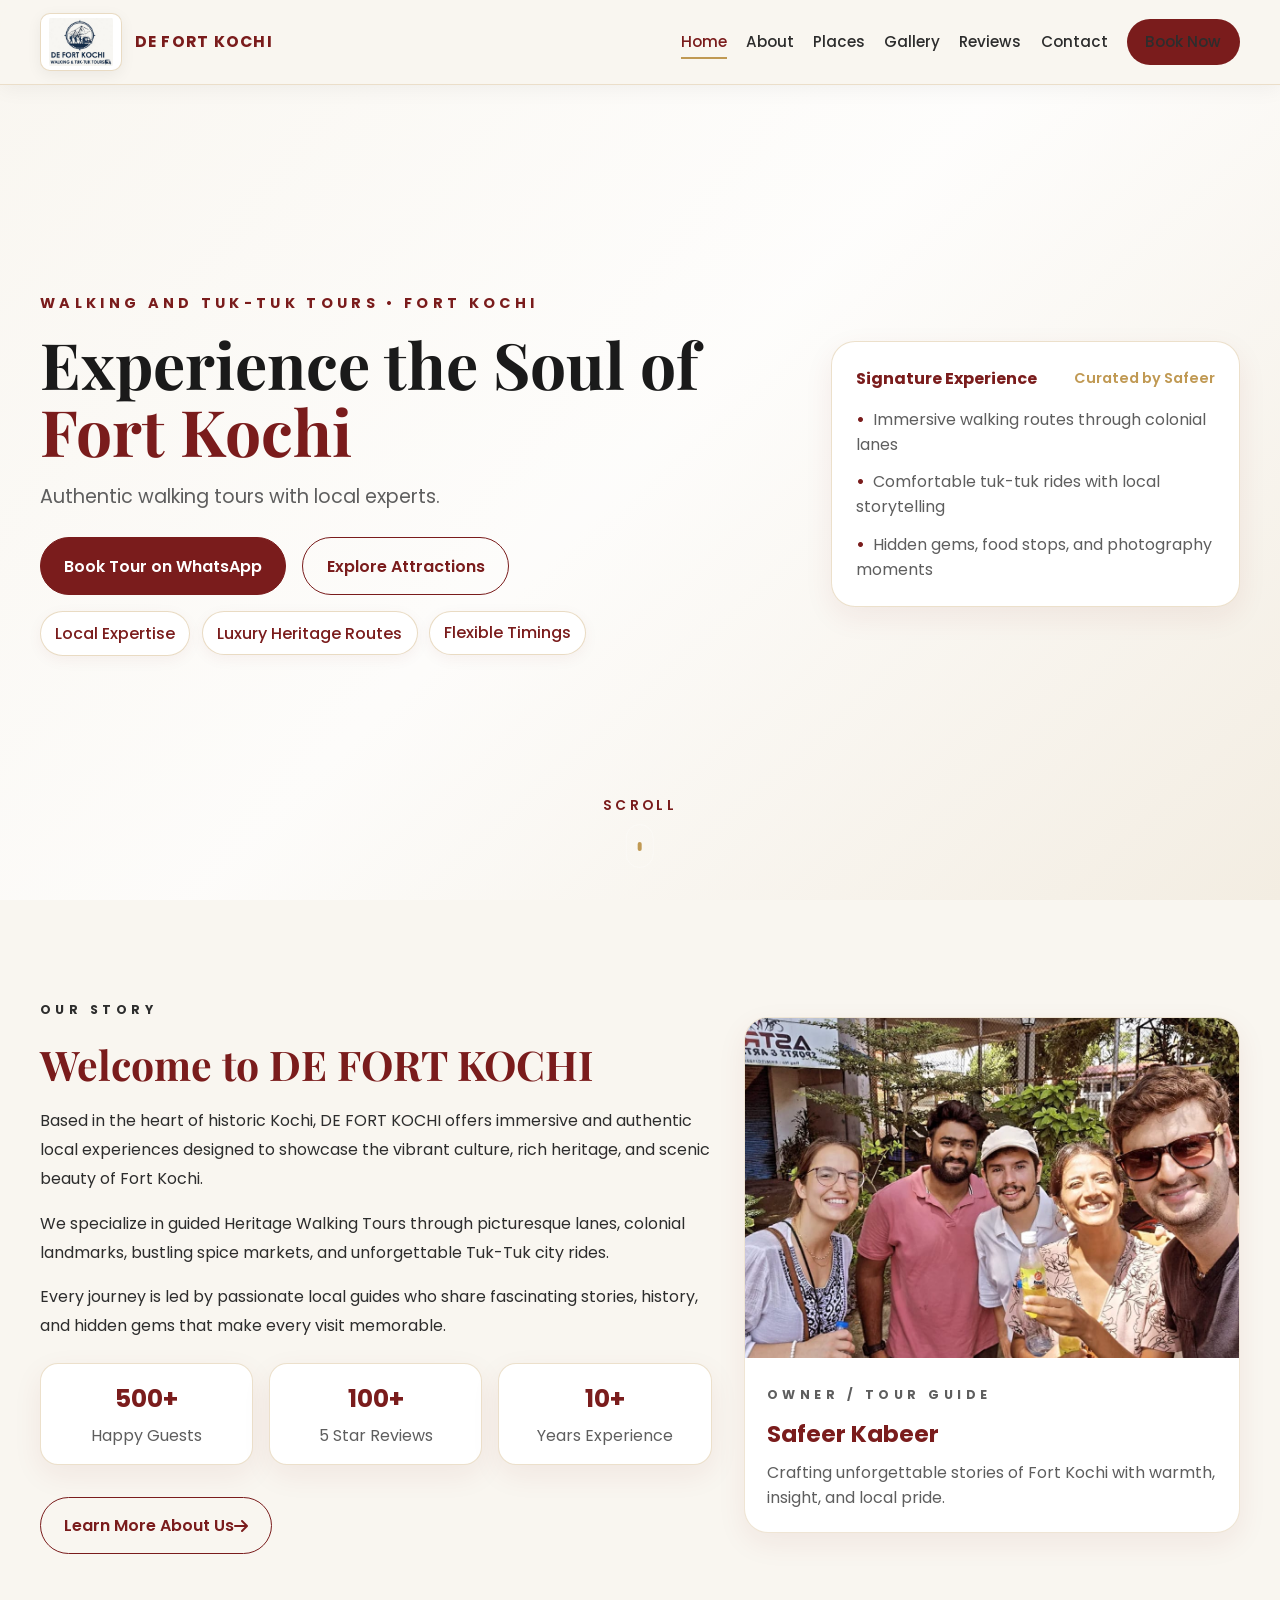
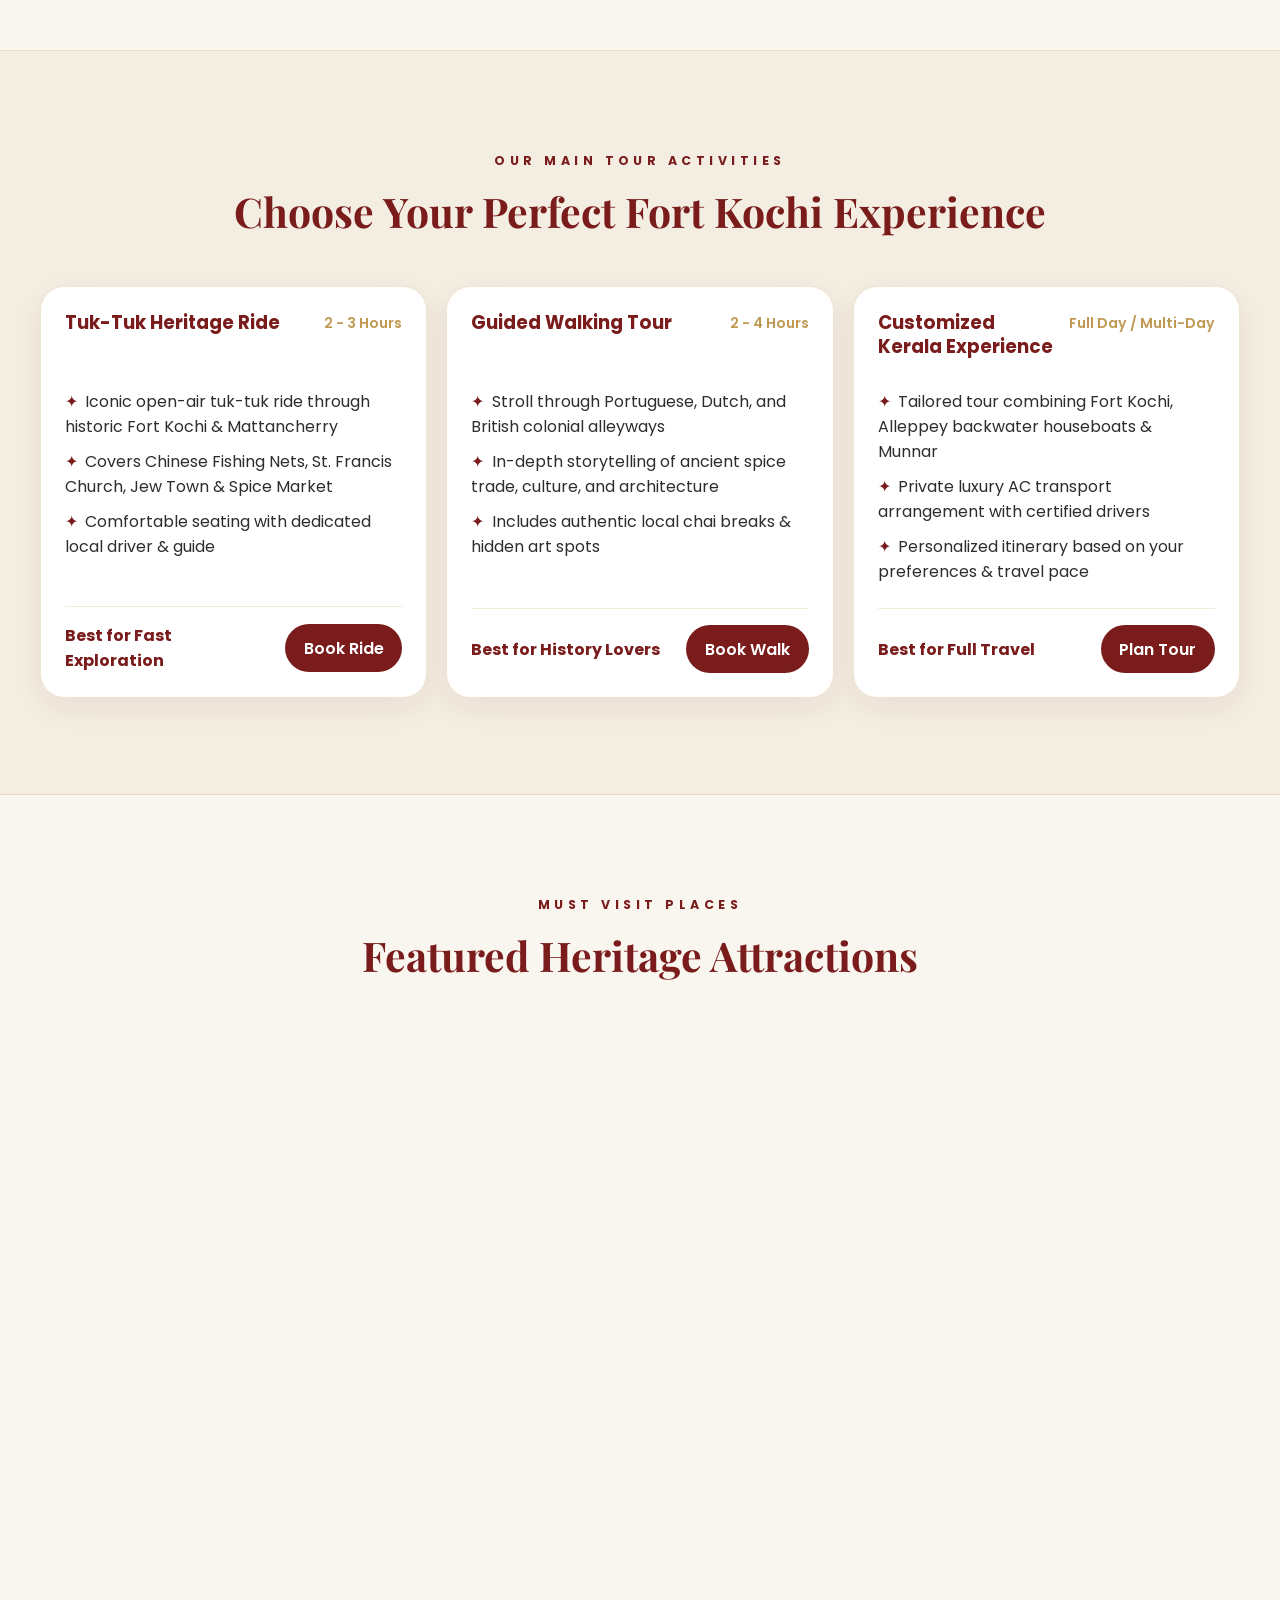
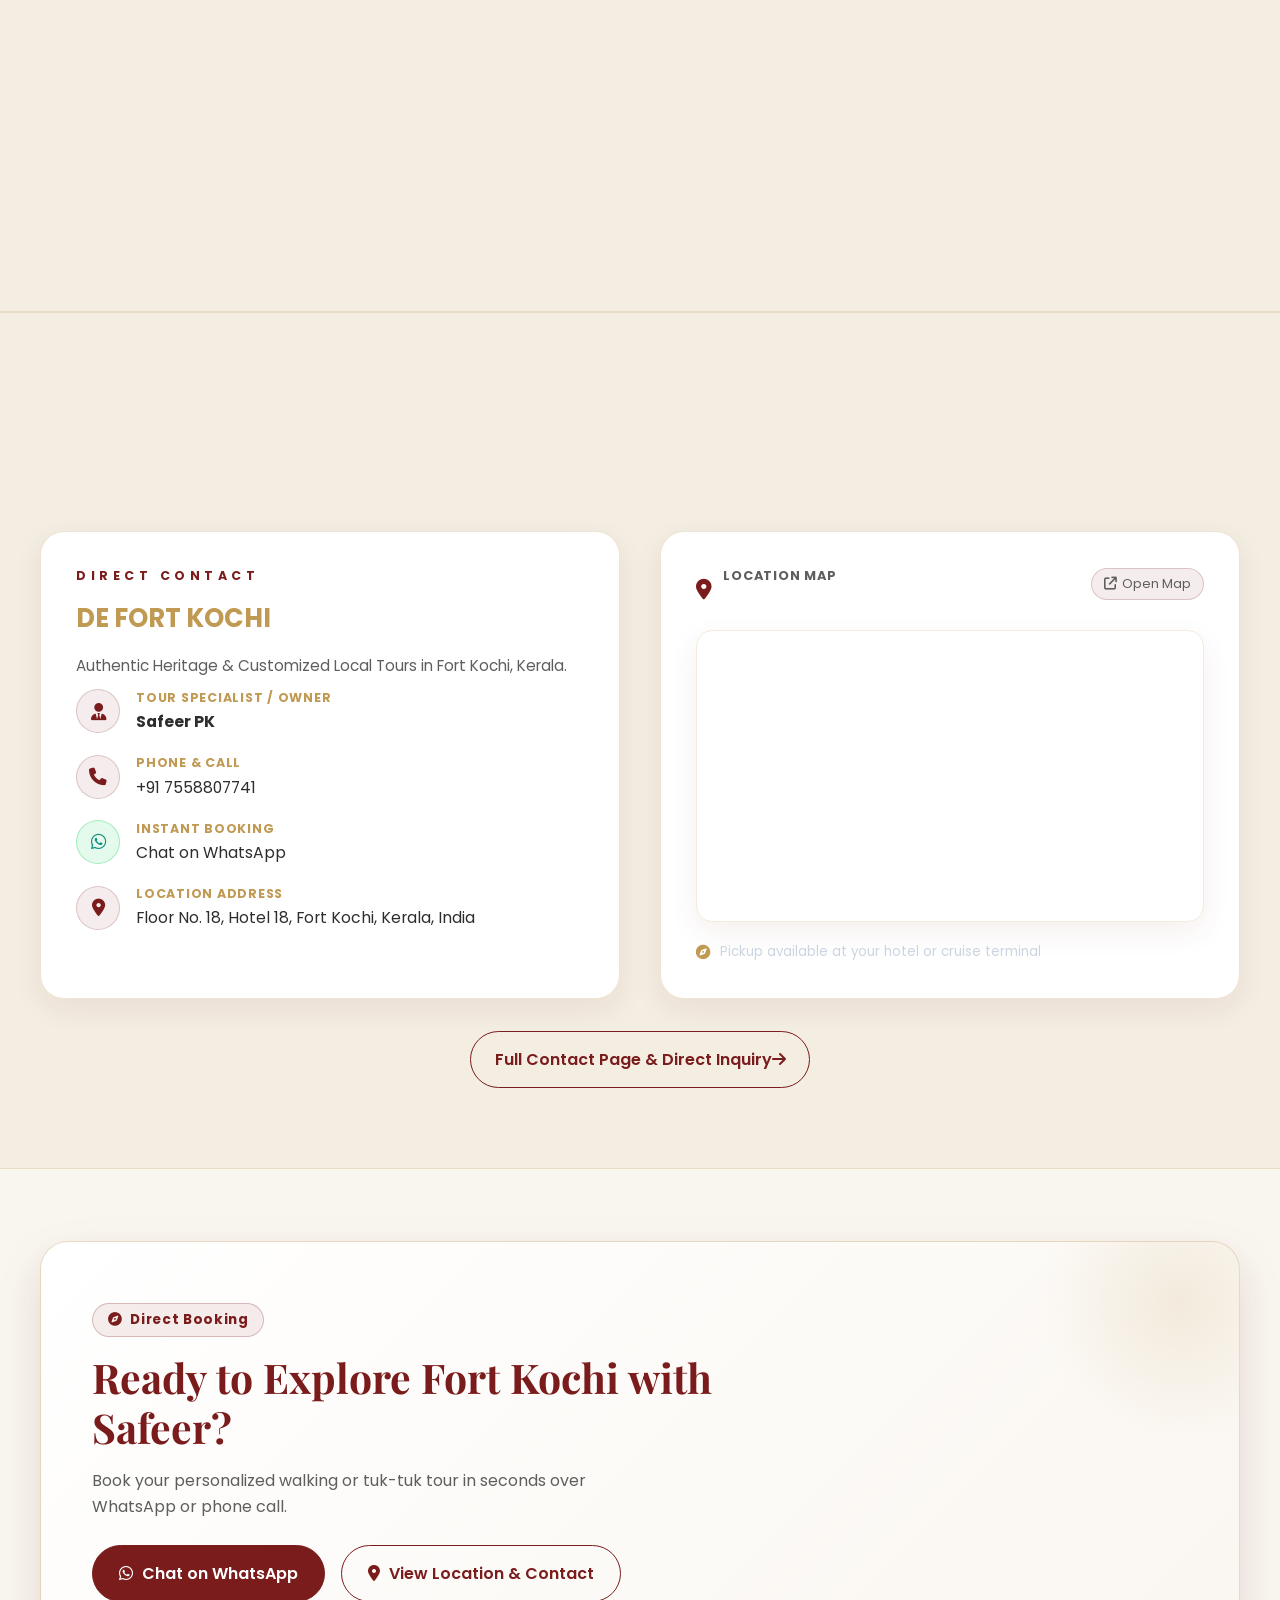
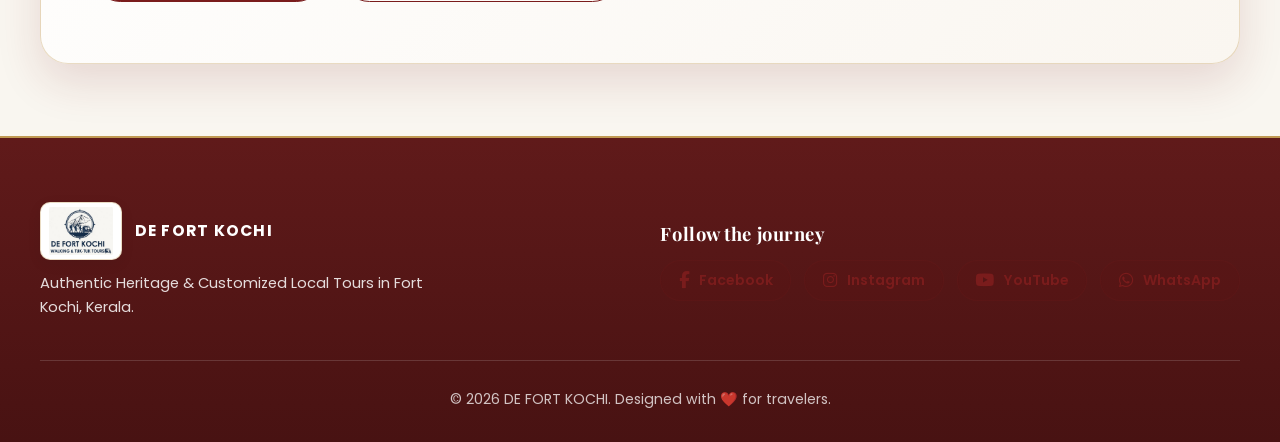
==== commit b1c952e3: "Refactor website layout & transition to light theme (Scarlets Inn aesthetic)" ====
--- a/index.html
+++ b/index.html
@@ -40,7 +40,7 @@
   <!-- Header -->
   <header class="site-header">
     <div class="container nav-shell">
-      <a href="#home" class="brand" aria-label="DE FORT KOCHI home">
+      <a href="index.html" class="brand" aria-label="DE FORT KOCHI home">
         <img src="assets/logo.png" alt="DE FORT KOCHI logo" />
         <span>DE FORT KOCHI</span>
       </a>
@@ -52,12 +52,12 @@
       </button>
 
       <nav class="nav-links" aria-label="Main navigation">
-        <a href="#home">Home</a>
-        <a href="#about">About</a>
-        <a href="#places">Places</a>
-        <a href="#gallery">Gallery</a>
-        <a href="#reviews">Reviews</a>
-        <a href="#contact">Contact</a>
+        <a href="index.html" class="active">Home</a>
+        <a href="about.html">About</a>
+        <a href="places.html">Places</a>
+        <a href="gallery.html">Gallery</a>
+        <a href="reviews.html">Reviews</a>
+        <a href="contact.html">Contact</a>
         <a href="https://wa.me/917558807741" class="btn btn-small" target="_blank" rel="noreferrer">Book Now</a>
       </nav>
     </div>
@@ -75,8 +75,8 @@
             <span class="typing-text"></span>
           </p>
           <div class="hero-actions">
-            <a href="https://wa.me/917558807741" class="btn btn-primary" target="_blank" rel="noreferrer">Book Tour</a>
-            <a href="#packages" class="btn btn-secondary">Explore Tours</a>
+            <a href="https://wa.me/917558807741" class="btn btn-primary" target="_blank" rel="noreferrer">Book Tour on WhatsApp</a>
+            <a href="places.html" class="btn btn-secondary">Explore Attractions</a>
           </div>
           <div class="hero-highlights">
             <div class="highlight-pill">Local Expertise</div>
@@ -106,105 +106,12 @@
       </div>
     </section>
 
-    <!-- About section -->
-    <section id="about" class="section">
-      <!-- Core Aim & Activities Showcase -->
-      <div class="container core-aim-container reveal reveal-up">
-        <div class="core-aim-card">
-          <div class="core-aim-header">
-            <div class="aim-badge-pill">
-              <span class="aim-emoji">🌍</span>
-              <span>Discover the real Kochi</span>
-              <span class="flag-icon">🇮🇳</span>
-            </div>
-            <h2 class="aim-main-title">Our Aim & Core Activities</h2>
-            <p class="aim-description">
-              Connecting you with the true soul, heritage, and flavors of historic Kochi through curated local tours.
-            </p>
-          </div>
-
-          <!-- 4 Core Themes / Pillars -->
-          <div class="aim-pillars-grid">
-            <div class="aim-pillar-card">
-              <div class="pillar-icon-wrap">
-                <span class="pillar-emoji">📜</span>
-              </div>
-              <div class="pillar-content">
-                <h3>History</h3>
-                <p>Colonial heritage, ancient trade & landmark stories</p>
-              </div>
-            </div>
-
-            <div class="aim-pillar-card">
-              <div class="pillar-icon-wrap">
-                <span class="pillar-emoji">🌴</span>
-              </div>
-              <div class="pillar-content">
-                <h3>Culture</h3>
-                <p>Living traditions, art forms & vibrant street life</p>
-              </div>
-            </div>
-
-            <div class="aim-pillar-card">
-              <div class="pillar-icon-wrap">
-                <span class="pillar-emoji">🍲</span>
-              </div>
-              <div class="pillar-content">
-                <h3>Food</h3>
-                <p>Authentic spice markets & local tea stops</p>
-              </div>
-            </div>
-
-            <div class="aim-pillar-card">
-              <div class="pillar-icon-wrap">
-                <span class="pillar-emoji">✨</span>
-              </div>
-              <div class="pillar-content">
-                <h3>Myths</h3>
-                <p>Fascinating folklore, mysteries & local legends</p>
-              </div>
-            </div>
-          </div>
-
-          <!-- Activities Highlights Banner -->
-          <div class="aim-activities-banner">
-            <div class="activities-title">
-              <i class="fa-solid fa-compass"></i>
-              <span>Main Tour Activities:</span>
-            </div>
-            <div class="activities-chips-group">
-              <div class="activity-badge-card">
-                <span class="activity-emoji">🚶</span>
-                <div class="activity-details">
-                  <strong>Walking Tours</strong>
-                  <span>Heritage lanes on foot</span>
-                </div>
-              </div>
-              <span class="activity-separator">•</span>
-              <div class="activity-badge-card">
-                <span class="activity-emoji">🛵</span>
-                <div class="activity-details">
-                  <strong>Scooter Tours</strong>
-                  <span>Scenic coastal rides</span>
-                </div>
-              </div>
-              <span class="activity-separator">|</span>
-              <div class="activity-badge-card highlight-activity">
-                <span class="activity-emoji">🛺</span>
-                <div class="activity-details">
-                  <strong>Tuk-Tuk Tours</strong>
-                  <span>Iconic local experience</span>
-                </div>
-              </div>
-            </div>
-          </div>
-        </div>
-      </div>
-
+    <!-- 1. ABOUT PREVIEW SECTION: Welcome to DE FORT KOCHI (Requested by user) -->
+    <section id="about-preview" class="section">
       <div class="container about-grid">
         <div class="about-copy reveal reveal-left">
-          <p class="section-label">About</p>
-          <h2>Welcome to DE FORT KOCHI.</h2>
+          <p class="section-label">Our Story</p>
+          <h2>Welcome to DE FORT KOCHI</h2>
           <p>
             Based in the heart of historic Kochi, DE FORT KOCHI offers immersive and authentic local experiences
             designed to showcase the vibrant culture, rich heritage, and scenic beauty of Fort Kochi.
@@ -231,6 +138,10 @@
               <span>Years Experience</span>
             </div>
           </div>
+
+          <div style="margin-top: 2rem;">
+            <a href="about.html" class="btn btn-secondary">Learn More About Us <i class="fa-solid fa-arrow-right"></i></a>
+          </div>
         </div>
 
         <div class="about-card reveal reveal-right">
@@ -245,490 +156,157 @@
       </div>
     </section>
 
-    <!-- Top Experiences in Kochi Section -->
-    <section class="experiences-section section section-alt" id="experiences">
-      <div class="container experiences-container">
-        <div class="section-header reveal" data-aos="fade-up">
-          <p class="section-label">Discover</p>
-          <h2 class="section-title">Top Experiences in Kochi</h2>
-          <div class="divider"></div>
-        </div>
-
-        <div class="experiences-grid">
-          <!-- Item 1 -->
-          <div class="exp-card reveal reveal-up" data-aos="fade-up" data-aos-delay="100">
-            <div class="exp-img-wrapper">
-              <img src="assets/images/chinese_fishing_nets.png" alt="Chinese Fishing Nets" loading="lazy">
-            </div>
-            <div class="exp-info">
-              <h3>Chinese Fishing Nets</h3>
-              <p>Witness the iconic fishing nets that define Kochi's waterfront.</p>
-            </div>
-          </div>
-          <!-- Item 2 -->
-          <div class="exp-card reveal reveal-up" data-aos="fade-up" data-aos-delay="200">
-            <div class="exp-img-wrapper">
-              <img src="assets/images/fort_kochi_walk.png" alt="Fort Kochi Walk" loading="lazy">
-            </div>
-            <div class="exp-info">
-              <h3>Fort Kochi Walk</h3>
-              <p>Stroll through colonial streets filled with charm and stories.</p>
-            </div>
-          </div>
-          <!-- Item 3 -->
-          <div class="exp-card reveal reveal-up" data-aos="fade-up" data-aos-delay="300">
-            <div class="exp-img-wrapper">
-              <img src="assets/images/leaning_cross_church.png" alt="Leaning Cross Church" loading="lazy">
-            </div>
-            <div class="exp-info">
-              <h3>Leaning Cross Church</h3>
-              <p>This is one of the most significant events in Kerala's Christian history..</p>
-            </div>
-          </div>
-          <!-- Item 4 -->
-          <div class="exp-card reveal reveal-up" data-aos="fade-up" data-aos-delay="400">
-            <div class="exp-img-wrapper">
-              <img src="assets/images/backwater_cruises.png" alt="Backwater Cruises" loading="lazy">
-            </div>
-            <div class="exp-info">
-              <h3>Backwater Cruises</h3>
-              <p>Sail through serene backwaters and lush greenery.</p>
-            </div>
-          </div>
-          <!-- Item 5 -->
-          <div class="exp-card reveal reveal-up" data-aos="fade-up" data-aos-delay="500">
-            <div class="exp-img-wrapper">
-              <img src="assets/images/kathakali.png" alt="Cultural Performances" loading="lazy">
-            </div>
-            <div class="exp-info">
-              <h3>Cultural Performances</h3>
-              <p>Experience traditional art, dance and vibrant festivals.</p>
-            </div>
-          </div>
-        </div>
-      </div>
-    </section>
-
-    <!-- Places section -->
-    <section id="places" class="section">
+    <!-- 2. TOUR PACKAGES SHOWCASE: Main Tour Activities -->
+    <section id="tours" class="section section-alt">
+      <div class="container">
+        <div class="section-heading reveal">
+          <p class="section-label">Our Main Tour Activities</p>
+          <h2>Choose Your Perfect Fort Kochi Experience</h2>
+        </div>
+
+        <div class="package-grid">
+          <!-- Package 1 -->
+          <article class="package-card reveal reveal-up">
+            <div class="package-top">
+              <h3>Tuk-Tuk Heritage Ride</h3>
+              <span class="duration">2 - 3 Hours</span>
+            </div>
+            <ul>
+              <li>Iconic open-air tuk-tuk ride through historic Fort Kochi & Mattancherry</li>
+              <li>Covers Chinese Fishing Nets, St. Francis Church, Jew Town & Spice Market</li>
+              <li>Comfortable seating with dedicated local driver & guide</li>
+            </ul>
+            <div class="package-footer">
+              <span class="price">Best for Fast Exploration</span>
+              <a href="https://wa.me/917558807741?text=Hi%20Safeer,%20I%20am%20interested%20in%20the%20Tuk-Tuk%20Heritage%20Ride" target="_blank" rel="noreferrer" class="btn btn-small">Book Ride</a>
+            </div>
+          </article>
+
+          <!-- Package 2 -->
+          <article class="package-card reveal reveal-up">
+            <div class="package-top">
+              <h3>Guided Walking Tour</h3>
+              <span class="duration">2 - 4 Hours</span>
+            </div>
+            <ul>
+              <li>Stroll through Portuguese, Dutch, and British colonial alleyways</li>
+              <li>In-depth storytelling of ancient spice trade, culture, and architecture</li>
+              <li>Includes authentic local chai breaks & hidden art spots</li>
+            </ul>
+            <div class="package-footer">
+              <span class="price">Best for History Lovers</span>
+              <a href="https://wa.me/917558807741?text=Hi%20Safeer,%20I%20am%20interested%20in%20the%20Guided%20Walking%20Tour" target="_blank" rel="noreferrer" class="btn btn-small">Book Walk</a>
+            </div>
+          </article>
+
+          <!-- Package 3 -->
+          <article class="package-card reveal reveal-up">
+            <div class="package-top">
+              <h3>Customized Kerala Experience</h3>
+              <span class="duration">Full Day / Multi-Day</span>
+            </div>
+            <ul>
+              <li>Tailored tour combining Fort Kochi, Alleppey backwater houseboats & Munnar</li>
+              <li>Private luxury AC transport arrangement with certified drivers</li>
+              <li>Personalized itinerary based on your preferences & travel pace</li>
+            </ul>
+            <div class="package-footer">
+              <span class="price">Best for Full Travel</span>
+              <a href="https://wa.me/917558807741?text=Hi%20Safeer,%20I%20want%20to%20plan%20a%20customized%20Kerala%20tour" target="_blank" rel="noreferrer" class="btn btn-small">Plan Tour</a>
+            </div>
+          </article>
+        </div>
+      </div>
+    </section>
+
+    <!-- 3. PLACES PREVIEW SECTION: Short view of top attractions -->
+    <section id="places-preview" class="section">
       <div class="container">
         <div class="section-heading reveal">
           <p class="section-label">Must Visit Places</p>
-          <h2>Where history, color, and culture meet</h2>
+          <h2>Featured Heritage Attractions</h2>
         </div>
 
         <div class="places-grid">
           <article class="place-card reveal reveal-up">
-            <img src="assets/Chinees_Net.jpg?auto=format&fit=crop&w=800&q=80" alt="Chinese Fishing Nets"
-              loading="lazy" />
+            <img src="assets/Chinees_Net.jpg?auto=format&fit=crop&w=800&q=80" alt="Chinese Fishing Nets" loading="lazy" />
             <div class="place-content">
               <h3>Chinese Fishing Nets</h3>
-              <p>The massive, cantilevered wooden structures with fine nets dipped into the calm water are illuminated
-                by the warm, golden light of early evening. Local fishermen are managing the ropes and nets.</p>
+              <p>Iconic cantilevered wooden nets dipped into the calm waterfront waters since the 14th century.</p>
             </div>
           </article>
+
           <article class="place-card reveal reveal-up">
-            <img src="assets/Francis_Church.jpg?auto=format&fit=crop&w=800&q=80" alt="St Francis Church"
-              loading="lazy" />
+            <img src="assets/Francis_Church.jpg?auto=format&fit=crop&w=800&q=80" alt="St Francis Church" loading="lazy" />
             <div class="place-content">
               <h3>St Francis Church</h3>
-              <p>The whitewashed, colonial-era church, with its distinctive Dutch-influenced facade and two bell towers,
-                stands prominently. Its architecture, a blend of European styles, reflects its long history as the
-                oldest European-built church in India (originally constructed in 1503).</p>
+              <p>The oldest European-built church in India (1503), originally burial site of explorer Vasco da Gama.</p>
             </div>
           </article>
-          <article class="place-card reveal reveal-up">
-            <img src="assets/Santa_Cruz.jpg?auto=format&fit=crop&w=800&q=80" alt="Santa Cruz Basilica" loading="lazy" />
-            <div class="place-content">
-              <h3>Santa Cruz Basilica</h3>
-              <p>The Santa Cruz Cathedral Basilica in Fort Kochi is one of the oldest and most heritage-rich churches in
-                Kerala. Known for its striking Indo-Gothic architecture, it is famous for its intricate historical
-                frescoes, murals, and a beautiful altar piece that showcases Portuguese and Dutch influences.</p>
-            </div>
-          </article>
-          <article class="place-card reveal reveal-up">
-            <img src="assets/Mattancherry_Palace.jpg?auto=format&fit=crop&w=800&q=80" alt="Mattancherry Palace"
-              loading="lazy" />
-            <div class="place-content">
-              <h3>Mattancherry Palace</h3>
-              <p>Built by the Portuguese in 1555 and later renovated by the Dutch, the Mattancherry Palace, also known
-                as the Dutch Palace, is a fine example of Kerala architecture mixed with colonial influences. It
-                features a stunning collection of murals depicting scenes from Hindu epics, royal portraits, and
-                artifacts. The palace, with its white walls and red-tiled roofs, is a central landmark in Mattancherry.
-              </p>
-            </div>
-          </article>
+
           <article class="place-card reveal reveal-up">
             <img src="assets/Jew_Town.jpg?auto=format&fit=crop&w=800&q=80" alt="Jew Town" loading="lazy" />
             <div class="place-content">
-              <h3>Jew Town</h3>
-              <p>A bustling narrow street in Mattancherry, known for its antique shops, spice markets, and historical
-                buildings, including the Paradesi Synagogue (visible in the distance with its distinct blue and white
-                facade and clock tower). The area is a vibrant blend of colonial architecture and lively commerce,
-                popular with tourists. The Paradesi Synagogue, the oldest active synagogue in the Commonwealth, was
-                built in 1568.</p>
+              <h3>Jew Town & Synagogue</h3>
+              <p>Bustling narrow streets filled with antique shops, aromatic spice warehouses, and historical charm.</p>
             </div>
           </article>
+
           <article class="place-card reveal reveal-up">
-            <img src="assets/Paradesi_Synagogue.jpg?auto=format&fit=crop&w=800&q=80" alt="Paradesi Synagogue"
-              loading="lazy" />
+            <img src="assets/Mattancherry_Palace.jpg?auto=format&fit=crop&w=800&q=80" alt="Mattancherry Palace" loading="lazy" />
             <div class="place-content">
-              <h3>Paradesi Synagogue</h3>
-              <p>The Paradesi Synagogue, located in the Jew Town area of Mattancherry, Kochi, is the oldest active
-                synagogue in the Commonwealth of Nations. It is renowned for its architectural beauty, including a floor
-                paved with hand-painted Chinese porcelain tiles, exquisite Belgian chandeliers, and a distinct clock
-                tower. The synagogue serves as a key testament to the Jewish community's long-standing historical
-                presence and heritage in Kerala.</p>
+              <h3>Mattancherry Palace</h3>
+              <p>Colonial Dutch Palace renowned for intricate mythology murals and royal heritage artifacts.</p>
             </div>
           </article>
-          <article class="place-card reveal reveal-up">
-            <img src="assets/Dutch_Cemetery.jpg?auto=format&fit=crop&w=800&q=80" alt="Dutch Cemetery" loading="lazy" />
-            <div class="place-content">
-              <h3>Dutch Cemetery</h3>
-              <p>The Dutch Cemetery in Fort Kochi, established in 1724, is one of the oldest European cemeteries in
-                India. It serves as a historical record of the Dutch and other Europeans who lived and died in Kochi
-                during the 17th and 18th centuries, including many high-ranking officials and traders.</p>
-            </div>
-          </article>
-          <article class="place-card reveal reveal-up">
-            <img src="assets/Spice_Market.jpg?auto=format&fit=crop&w=800&q=80" alt="Spice Market" loading="lazy" />
-            <div class="place-content">
-              <h3>Spice Market</h3>
-              <p>The Mattancherry Spice Market, located in the historic Jew Town area of Kochi, Kerala, is a vibrant and
-                aromatic hub of commerce and heritage. For centuries, it has been a central point for the global spice
-                trade, drawing merchants from around the world to purchase exotic spices like black pepper, cardamom,
-                cinnamon, cloves, and ginger directly from local traders.</p>
-            </div>
-          </article>
-          <article class="place-card reveal reveal-up">
-            <img src="assets/Dhobi_Khana.jpg?auto=format&fit=crop&w=800&q=80" alt="Dhobi Khana" loading="lazy" />
-            <div class="place-content">
-              <h3>Dhobhi Khana (traditional laundry)</h3>
-              <p>A Dhobi Khana is a traditional communal laundry, specifically a collective of self-employed laundry
-                workers, or dhobis. The most prominent example is the historic Dhobi Khana located at Veli in Fort
-                Kochi, Kerala.</p>
-            </div>
-          </article>
-          <article class="place-card reveal reveal-up">
-            <img src="assets/Fort_Kochi_Beach.jpg?auto=format&fit=crop&w=800&q=80" alt="Fort Kochi Beach"
-              loading="lazy" />
-            <div class="place-content">
-              <h3>Fort Kochi Beach</h3>
-              <p>Fort Kochi Beach is a tranquil, historic shoreline situated along the Arabian Sea on the western coast
-                of Kerala. Known for its unique blend of colonial history, lush coastal greenery, and scenic sunset
-                views, the beach offers a relaxed atmosphere that sets it apart from typical commercial beach resorts.
-              </p>
-            </div>
-          </article>
-          <article class="place-card reveal reveal-up">
-            <img src="assets/Chai.jpg?auto=format&fit=crop&w=800&q=80" alt="Local chai and street-life experience"
-              loading="lazy" />
-            <div class="place-content">
-              <h3>Local chai and street-life experience</h3>
-              <p>Experience the vibrant street life of Fort Kochi with a refreshing cup of local chai, where you can
-                witness the daily rhythms and cultural nuances of this historic district.</p>
-            </div>
-          </article>
-          <article class="place-card reveal reveal-up">
-            <img src="assets/Vasco_Gama_ Square.jpg?auto=format&fit=crop&w=800&q=80" alt="Vasco da Gama Square"
-              loading="lazy" />
-            <div class="place-content">
-              <h3>Vasco da Gama Square</h3>
-              <p>Vasco da Gama Square is the heart of Fort Kochi, where you can experience the vibrant street life and
-                cultural nuances of this historic district.</p>
-            </div>
-          </article>
-
-
-        </div>
-      </div>
-    </section>
-
-    <!-- History & Culture Timeline Section -->
-    <section class="timeline-section section section-alt" id="timeline">
-      <div class="container">
-        <div class="section-header reveal" data-aos="fade-up">
-          <span class="section-subtitle">Kerala Heritage</span>
-          <h2 class="section-title">History & Culture Timeline</h2>
-          <div class="divider"></div>
-        </div>
-
-        <div class="timeline-container">
-          <!-- Milestone 1 -->
-          <div class="timeline-item reveal reveal-left" data-aos="fade-right">
-            <div class="timeline-marker">1</div>
-            <div class="timeline-content">
-              <span class="timeline-date">Spice Route Era</span>
-              <h3>Kerala Spice Trade</h3>
-              <p>For thousands of years, Kerala's coast (ancient Muziris) traded black gold pepper and cardamom with
-                Phoenicians, Egyptians, Romans, and Arabs, shaping global history.</p>
-            </div>
-          </div>
-
-          <!-- Milestone 2 -->
-          <div class="timeline-item reveal reveal-right" data-aos="fade-left">
-            <div class="timeline-marker">2</div>
-            <div class="timeline-content">
-              <span class="timeline-date">Colonial Arrivals (1503)</span>
-              <h3>Portuguese & Fort Kochi History</h3>
-              <p>Vasco da Gama arrived, marking the start of European influence. The Portuguese built Fort Emmanuel
-                (Fort
-                Kochi) and St. Francis Church, the oldest European church in India.</p>
-            </div>
-          </div>
-
-          <!-- Milestone 3 -->
-          <div class="timeline-item reveal reveal-left" data-aos="fade-right">
-            <div class="timeline-marker">3</div>
-            <div class="timeline-content">
-              <span class="timeline-date">Royal Splendor (1555)</span>
-              <h3>Mattancherry Palace & Jew Town</h3>
-              <p>Built by the Portuguese as a gift to the King of Kochi, then upgraded by the Dutch (Dutch Palace).
-                Parallelly, Jew Town thrived as a sanctuary for Jewish spice merchants.</p>
-            </div>
-          </div>
-
-          <!-- Milestone 4 -->
-          <div class="timeline-item reveal reveal-right" data-aos="fade-left">
-            <div class="timeline-marker">4</div>
-            <div class="timeline-content">
-              <span class="timeline-date">Colonial Transitions (1663 - 1795)</span>
-              <h3>Dutch & British Influence</h3>
-              <p>The Dutch seized Kochi, turning it into a trading hub, followed by the British in 1795. This rich blend
-                of styles gave Kochi its colonial architectural charm.</p>
-            </div>
-          </div>
-
-          <!-- Milestone 5 -->
-          <div class="timeline-item reveal reveal-left" data-aos="fade-right">
-            <div class="timeline-marker">5</div>
-            <div class="timeline-content">
-              <span class="timeline-date">Living Art Forms</span>
-              <h3>Traditional Arts: Kathakali & Theyyam</h3>
-              <p>Marvel at Kathakali's heavy makeup and dramatic hand gestures, or witness the ritualistic trance dance
-                of
-                Theyyam in North Kerala temple groves.</p>
-            </div>
-          </div>
-
-          <!-- Milestone 6 -->
-          <div class="timeline-item reveal reveal-right" data-aos="fade-left">
-            <div class="timeline-marker">6</div>
-            <div class="timeline-content">
-              <span class="timeline-date">Traditional Backwater Life</span>
-              <h3>Backwater & Houseboat Heritage</h3>
-              <p>Discover the ancient Kettuvallams—traditional wooden boats originally built to transport rice and
-                spices,
-                now converted into luxury floating houses.</p>
-            </div>
-          </div>
-        </div>
-      </div>
-    </section>
-
-    <!-- Why choose us -->
-    <section class="section">
+        </div>
+
+        <div style="text-align: center; margin-top: 2.5rem;" class="reveal">
+          <a href="places.html" class="btn btn-secondary btn-lg">Explore All 12 Places & Timeline <i class="fa-solid fa-arrow-right"></i></a>
+        </div>
+      </div>
+    </section>
+
+    <!-- 4. GALLERY PREVIEW SECTION: Short view of 4 images -->
+    <section id="gallery-preview" class="section section-alt">
       <div class="container">
         <div class="section-heading reveal">
-          <p class="section-label">Why Choose Us</p>
-          <h2>Every detail is designed for comfort and discovery</h2>
-        </div>
-
-        <div class="feature-grid">
-          <article class="feature-card reveal reveal-up">
-            <div class="feature-icon">🧭</div>
-            <h3>Local Expert Guide</h3>
-            <p>Insightful storytelling with personal local knowledge.</p>
-          </article>
-          <article class="feature-card reveal reveal-up">
-            <div class="feature-icon">🏛️</div>
-            <h3>Authentic Experience</h3>
-            <p>Real culture, hidden lanes, and genuine neighborhood energy.</p>
-          </article>
-          <article class="feature-card reveal reveal-up">
-            <div class="feature-icon">🛺</div>
-            <h3>Comfortable Tuk Tuk</h3>
-            <p>Travel in style with easy routes and relaxing comfort.</p>
-          </article>
-          <article class="feature-card reveal reveal-up">
-            <div class="feature-icon">📸</div>
-            <h3>Photography Assistance</h3>
-            <p>Capture the perfect frame with thoughtful stops.</p>
-          </article>
-          <article class="feature-card reveal reveal-up">
-            <div class="feature-icon">⏰</div>
-            <h3>Flexible Timings</h3>
-            <p>Custom itineraries tailored to your travel rhythm.</p>
-          </article>
-          <article class="feature-card reveal reveal-up">
-            <div class="feature-icon">🛡️</div>
-            <h3>Safe Travel</h3>
-            <p>Reliable routes, warm hospitality, and a secure journey.</p>
-          </article>
-          <article class="feature-card reveal reveal-up">
-            <div class="feature-icon">💸</div>
-            <h3>Affordable Packages</h3>
-            <p>Premium quality experiences that remain accessible.</p>
-          </article>
-          <article class="feature-card reveal reveal-up">
-            <div class="feature-icon">✨</div>
-            <h3>Hidden Places</h3>
-            <p>Discover offbeat spots beyond the usual tourist trail.</p>
-          </article>
-        </div>
-      </div>
-    </section>
-
-    <!-- Gallery -->
-    <section id="gallery" class="section section-alt">
+          <p class="section-label">Captured Moments</p>
+          <h2>Gallery Highlights</h2>
+        </div>
+
+        <div class="places-grid" style="grid-template-columns: repeat(auto-fit, minmax(240px, 1fr)); gap: 1.5rem;">
+          <div class="place-card reveal reveal-up" style="height: 250px;">
+            <img src="assets/new_gallery/gallery_01.jpg" alt="Tour highlight 1" style="height: 100%; object-fit: cover;" loading="lazy" />
+          </div>
+          <div class="place-card reveal reveal-up" style="height: 250px;">
+            <img src="assets/new_gallery/gallery_02.jpg" alt="Tour highlight 2" style="height: 100%; object-fit: cover;" loading="lazy" />
+          </div>
+          <div class="place-card reveal reveal-up" style="height: 250px;">
+            <img src="assets/new_gallery/gallery_03.jpg" alt="Tour highlight 3" style="height: 100%; object-fit: cover;" loading="lazy" />
+          </div>
+          <div class="place-card reveal reveal-up" style="height: 250px;">
+            <img src="assets/new_gallery/gallery_04.jpg" alt="Tour highlight 4" style="height: 100%; object-fit: cover;" loading="lazy" />
+          </div>
+        </div>
+
+        <div style="text-align: center; margin-top: 2.5rem;" class="reveal">
+          <a href="gallery.html" class="btn btn-secondary btn-lg">View Full Photo Gallery (40+ Photos) <i class="fa-solid fa-arrow-right"></i></a>
+        </div>
+      </div>
+    </section>
+
+    <!-- 5. REVIEWS & TESTIMONIALS PREVIEW -->
+    <section id="reviews-preview" class="reviews-section section">
       <div class="container">
-        <div class="section-heading reveal">
-          <p class="section-label">Photo Gallery</p>
-          <h2>Moments captured in every corner of Fort Kochi</h2>
-        </div>
-
-        <div class="masonry-gallery">
-          <figure class="gallery-item reveal reveal-up">
-            <img src="assets/new_gallery/gallery_01.jpg" alt="Fort Kochi Tour Moment 1" loading="lazy" />
-          </figure>
-          <figure class="gallery-item reveal reveal-up">
-            <img src="assets/new_gallery/gallery_02.jpg" alt="Fort Kochi Tour Moment 2" loading="lazy" />
-          </figure>
-          <figure class="gallery-item reveal reveal-up">
-            <img src="assets/new_gallery/gallery_03.jpg" alt="Fort Kochi Tour Moment 3" loading="lazy" />
-          </figure>
-          <figure class="gallery-item reveal reveal-up">
-            <img src="assets/new_gallery/gallery_04.jpg" alt="Fort Kochi Tour Moment 4" loading="lazy" />
-          </figure>
-          <figure class="gallery-item reveal reveal-up">
-            <img src="assets/new_gallery/gallery_05.jpg" alt="Fort Kochi Tour Moment 5" loading="lazy" />
-          </figure>
-          <figure class="gallery-item reveal reveal-up">
-            <img src="assets/new_gallery/gallery_06.jpg" alt="Fort Kochi Tour Moment 6" loading="lazy" />
-          </figure>
-          <figure class="gallery-item reveal reveal-up">
-            <img src="assets/new_gallery/gallery_07.jpg" alt="Fort Kochi Tour Moment 7" loading="lazy" />
-          </figure>
-          <figure class="gallery-item reveal reveal-up">
-            <img src="assets/new_gallery/gallery_08.jpeg" alt="Fort Kochi Tour Moment 8" loading="lazy" />
-          </figure>
-          <figure class="gallery-item reveal reveal-up">
-            <img src="assets/new_gallery/gallery_09.jpeg" alt="Fort Kochi Tour Moment 9" loading="lazy" />
-          </figure>
-          <figure class="gallery-item reveal reveal-up">
-            <img src="assets/new_gallery/gallery_10.jpeg" alt="Fort Kochi Tour Moment 10" loading="lazy" />
-          </figure>
-          <figure class="gallery-item reveal reveal-up">
-            <img src="assets/new_gallery/gallery_11.jpeg" alt="Fort Kochi Tour Moment 11" loading="lazy" />
-          </figure>
-          <figure class="gallery-item reveal reveal-up">
-            <img src="assets/new_gallery/gallery_12.jpeg" alt="Fort Kochi Tour Moment 12" loading="lazy" />
-          </figure>
-          <figure class="gallery-item reveal reveal-up">
-            <img src="assets/new_gallery/gallery_13.jpeg" alt="Fort Kochi Tour Moment 13" loading="lazy" />
-          </figure>
-          <figure class="gallery-item reveal reveal-up">
-            <img src="assets/new_gallery/gallery_14.jpeg" alt="Fort Kochi Tour Moment 14" loading="lazy" />
-          </figure>
-          <figure class="gallery-item reveal reveal-up">
-            <img src="assets/new_gallery/gallery_15.jpeg" alt="Fort Kochi Tour Moment 15" loading="lazy" />
-          </figure>
-          <figure class="gallery-item reveal reveal-up">
-            <img src="assets/new_gallery/gallery_16.jpeg" alt="Fort Kochi Tour Moment 16" loading="lazy" />
-          </figure>
-          <figure class="gallery-item reveal reveal-up">
-            <img src="assets/new_gallery/gallery_17.jpeg" alt="Fort Kochi Tour Moment 17" loading="lazy" />
-          </figure>
-          <figure class="gallery-item reveal reveal-up">
-            <img src="assets/new_gallery/gallery_18.jpeg" alt="Fort Kochi Tour Moment 18" loading="lazy" />
-          </figure>
-          <figure class="gallery-item reveal reveal-up">
-            <img src="assets/new_gallery/gallery_19.jpeg" alt="Fort Kochi Tour Moment 19" loading="lazy" />
-          </figure>
-          <figure class="gallery-item reveal reveal-up">
-            <img src="assets/new_gallery/gallery_20.jpeg" alt="Fort Kochi Tour Moment 20" loading="lazy" />
-          </figure>
-          <figure class="gallery-item reveal reveal-up">
-            <img src="assets/new_gallery/gallery_21.jpeg" alt="Fort Kochi Tour Moment 21" loading="lazy" />
-          </figure>
-          <figure class="gallery-item reveal reveal-up">
-            <img src="assets/new_gallery/gallery_22.jpeg" alt="Fort Kochi Tour Moment 22" loading="lazy" />
-          </figure>
-          <figure class="gallery-item reveal reveal-up">
-            <img src="assets/new_gallery/gallery_23.jpeg" alt="Fort Kochi Tour Moment 23" loading="lazy" />
-          </figure>
-          <figure class="gallery-item reveal reveal-up">
-            <img src="assets/new_gallery/gallery_24.jpeg" alt="Fort Kochi Tour Moment 24" loading="lazy" />
-          </figure>
-          <figure class="gallery-item reveal reveal-up">
-            <img src="assets/new_gallery/gallery_25.jpeg" alt="Fort Kochi Tour Moment 25" loading="lazy" />
-          </figure>
-          <figure class="gallery-item reveal reveal-up">
-            <img src="assets/new_gallery/gallery_26.jpeg" alt="Fort Kochi Tour Moment 26" loading="lazy" />
-          </figure>
-          <figure class="gallery-item reveal reveal-up">
-            <img src="assets/new_gallery/gallery_27.jpeg" alt="Fort Kochi Tour Moment 27" loading="lazy" />
-          </figure>
-          <figure class="gallery-item reveal reveal-up">
-            <img src="assets/new_gallery/gallery_28.jpeg" alt="Fort Kochi Tour Moment 28" loading="lazy" />
-          </figure>
-          <figure class="gallery-item reveal reveal-up">
-            <img src="assets/new_gallery/gallery_29.jpeg" alt="Fort Kochi Tour Moment 29" loading="lazy" />
-          </figure>
-          <figure class="gallery-item reveal reveal-up">
-            <img src="assets/new_gallery/gallery_30.jpeg" alt="Fort Kochi Tour Moment 30" loading="lazy" />
-          </figure>
-          <figure class="gallery-item reveal reveal-up">
-            <img src="assets/new_gallery/gallery_31.jpeg" alt="Fort Kochi Tour Moment 31" loading="lazy" />
-          </figure>
-          <figure class="gallery-item reveal reveal-up">
-            <img src="assets/new_gallery/gallery_33.jpeg" alt="Fort Kochi Tour Moment 33" loading="lazy" />
-          </figure>
-          <figure class="gallery-item reveal reveal-up">
-            <img src="assets/new_gallery/gallery_34.jpeg" alt="Fort Kochi Tour Moment 34" loading="lazy" />
-          </figure>
-          <figure class="gallery-item reveal reveal-up">
-            <img src="assets/new_gallery/gallery_35.jpeg" alt="Fort Kochi Tour Moment 35" loading="lazy" />
-          </figure>
-          <figure class="gallery-item reveal reveal-up">
-            <img src="assets/new_gallery/gallery_37.jpeg" alt="Fort Kochi Tour Moment 37" loading="lazy" />
-          </figure>
-          <figure class="gallery-item reveal reveal-up">
-            <img src="assets/new_gallery/gallery_38.jpeg" alt="Fort Kochi Tour Moment 38" loading="lazy" />
-          </figure>
-          <figure class="gallery-item reveal reveal-up">
-            <img src="assets/new_gallery/gallery_39.jpeg" alt="Fort Kochi Tour Moment 39" loading="lazy" />
-          </figure>
-          <figure class="gallery-item reveal reveal-up">
-            <img src="assets/new_gallery/gallery_40.jpeg" alt="Fort Kochi Tour Moment 40" loading="lazy" />
-          </figure>
-          <figure class="gallery-item reveal reveal-up">
-            <img src="assets/new_gallery/gallery_41.jpeg" alt="Fort Kochi Tour Moment 41" loading="lazy" />
-          </figure>
-          <figure class="gallery-item reveal reveal-up">
-            <img src="assets/new_gallery/gallery_42.jpeg" alt="Fort Kochi Tour Moment 42" loading="lazy" />
-          </figure>
-          <figure class="gallery-item reveal reveal-up">
-            <img src="assets/new_gallery/gallery_43.jpeg" alt="Fort Kochi Tour Moment 43" loading="lazy" />
-          </figure>
-          <figure class="gallery-item reveal reveal-up">
-            <img src="assets/new_gallery/gallery_44.jpeg" alt="Fort Kochi Tour Moment 44" loading="lazy" />
-          </figure>
-        </div>
-      </div>
-    </section>
-
-    <!-- Google Reviews Section -->
-    <section id="reviews" class="reviews-section section">
-      <div class="container">
-        <div class="section-header reveal" data-aos="fade-up">
+        <div class="section-header reveal">
           <span class="section-subtitle">Client Feedback</span>
-          <h2 class="section-title">What Our Guests Say</h2>
+          <h2 class="section-title">5-Star Testimonials</h2>
           <div class="divider"></div>
         </div>
 
         <!-- Swiper Slider -->
-        <div class="swiper reviews-slider reveal" data-aos="fade-up">
+        <div class="swiper reviews-slider reveal">
           <div class="swiper-wrapper">
             <!-- Review 1 -->
             <div class="swiper-slide">
@@ -750,10 +328,7 @@
                   </div>
                 </div>
                 <p class="review-text">
-                  "Our 3-day trip in Kochi and Munnar with Safeer was absolute perfection! He possesses a wealth of
-                  local
-                  historical knowledge, pointed out the best spices, and knew all the scenic spots before the crowds
-                  arrived."
+                  "Our trip in Kochi with Safeer was absolute perfection! He possesses a wealth of local historical knowledge and knew all the scenic spots before the crowds arrived."
                 </p>
               </div>
             </div>
@@ -778,9 +353,7 @@
                   </div>
                 </div>
                 <p class="review-text">
-                  "Highly recommend Safeer! The Alleppey houseboat reservation was premium and clean. His driving
-                  arrangements and photography assistance made our honeymoon trip in Kerala stress-free and
-                  unforgettable."
+                  "Highly recommend Safeer! The Alleppey houseboat reservation was premium and clean. His photography assistance made our trip stress-free and unforgettable."
                 </p>
               </div>
             </div>
@@ -805,89 +378,7 @@
                   </div>
                 </div>
                 <p class="review-text">
-                  "Safeer's Fort Kochi heritage walk was outstanding. He is fluent in English, extremely polite, and
-                  took
-                  us to authentic local restaurants where we tasted the best fish curry on banana leaves."
-                </p>
-              </div>
-            </div>
-
-            <!-- Review 4 -->
-            <div class="swiper-slide">
-              <div class="review-card">
-                <div class="review-header">
-                  <div class="guest-profile">
-                    <img src="assets/images/hiroshi_tanaka.png" alt="Hiroshi Tanaka" class="guest-photo" />
-                    <div class="guest-info">
-                      <h4>Hiroshi Tanaka</h4>
-                      <span class="guest-country"><i class="fa-solid fa-globe"></i> Japan</span>
-                    </div>
-                  </div>
-                  <div class="stars">
-                    <i class="fa-solid fa-star"></i>
-                    <i class="fa-solid fa-star"></i>
-                    <i class="fa-solid fa-star"></i>
-                    <i class="fa-solid fa-star"></i>
-                    <i class="fa-solid fa-star"></i>
-                  </div>
-                </div>
-                <p class="review-text">
-                  "A very professional guide who respects culture and timing. The custom wildlife tour to Thekkady was
-                  structured perfectly. Safe driving, great hotels, and clean restaurants were selected."
-                </p>
-              </div>
-            </div>
-
-            <!-- Review 5 -->
-            <div class="swiper-slide">
-              <div class="review-card">
-                <div class="review-header">
-                  <div class="guest-profile">
-                    <img src="assets/images/claire_dubois.png" alt="Claire Dubois" class="guest-photo" />
-                    <div class="guest-info">
-                      <h4>Claire Dubois</h4>
-                      <span class="guest-country"><i class="fa-solid fa-globe"></i> France</span>
-                    </div>
-                  </div>
-                  <div class="stars">
-                    <i class="fa-solid fa-star"></i>
-                    <i class="fa-solid fa-star"></i>
-                    <i class="fa-solid fa-star"></i>
-                    <i class="fa-solid fa-star"></i>
-                    <i class="fa-solid fa-star"></i>
-                  </div>
-                </div>
-                <p class="review-text">
-                  "Safeer made me feel extremely safe as a solo female traveler. He explained the historic Portuguese
-                  and
-                  Dutch monuments and helped me bargain in Jew Town. Absolutely brilliant!"
-                </p>
-              </div>
-            </div>
-
-            <!-- Review 6 -->
-            <div class="swiper-slide">
-              <div class="review-card">
-                <div class="review-header">
-                  <div class="guest-profile">
-                    <img src="assets/images/rahul_sharma.png" alt="Rahul Sharma" class="guest-photo" />
-                    <div class="guest-info">
-                      <h4>Rahul Sharma</h4>
-                      <span class="guest-country"><i class="fa-solid fa-flag"></i> India</span>
-                    </div>
-                  </div>
-                  <div class="stars">
-                    <i class="fa-solid fa-star"></i>
-                    <i class="fa-solid fa-star"></i>
-                    <i class="fa-solid fa-star"></i>
-                    <i class="fa-solid fa-star"></i>
-                    <i class="fa-solid fa-star"></i>
-                  </div>
-                </div>
-                <p class="review-text">
-                  "Even as an Indian tourist, I found Safeer's insights into Fort Kochi's secret history fascinating.
-                  His
-                  tour is highly structured, very honest pricing, and he goes out of his way to help."
+                  "Safeer's Fort Kochi heritage walk was outstanding. He is fluent in English, extremely polite, and took us to authentic local tea spots."
                 </p>
               </div>
             </div>
@@ -897,62 +388,23 @@
           <div class="swiper-button-next"></div>
           <div class="swiper-button-prev"></div>
         </div>
-      </div>
-    </section>
-
-    <!-- Unified Booking & Location CTA -->
-    <section id="booking" class="section booking-section">
+
+        <div style="text-align: center; margin-top: 2rem;" class="reveal">
+          <a href="reviews.html" class="btn btn-secondary">Read All Reviews & FAQs <i class="fa-solid fa-arrow-right"></i></a>
+        </div>
+      </div>
+    </section>
+
+    <!-- Partners / Trusted Platforms -->
+    <section class="section partners-section section-alt">
       <div class="container">
-        <div class="booking-card reveal" data-aos="fade-up">
-          <div class="booking-content">
-            <!-- Info Block -->
-            <div class="booking-copy">
-              <span class="booking-badge"><i class="fa-solid fa-award"></i> Premium Heritage Tours</span>
-              <h2 class="booking-title">Ready to Explore Fort Kochi?</h2>
-              <p class="booking-desc">
-                Reserve your customized walking or tuk-tuk tour with Safeer. Experience rich stories, hidden streets,
-                and authentic local flavor.
-              </p>
-
-              <div class="booking-features">
-                <div class="feature-item">
-                  <i class="fa-solid fa-circle-check"></i>
-                  <span>Flexible departure times</span>
-                </div>
-                <div class="feature-item">
-                  <i class="fa-solid fa-circle-check"></i>
-                  <span>Private & small group bookings</span>
-                </div>
-                <div class="feature-item">
-                  <i class="fa-solid fa-circle-check"></i>
-                  <span>100% Tailored itineraries</span>
-                </div>
-              </div>
-
-              <div class="booking-actions">
-                <a href="https://wa.me/917558807741" class="btn btn-primary btn-lg" target="_blank" rel="noreferrer">
-                  <i class="fa-brands fa-whatsapp"></i> WhatsApp Booking
-                </a>
-                <a href="tel:+917558807741" class="btn btn-secondary btn-lg">
-                  <i class="fa-solid fa-phone"></i> Call Now
-                </a>
-              </div>
-            </div>
-          </div>
-        </div>
-      </div>
-    </section>
-
-    <!-- Partners / Trusted Platforms -->
-    <section class="section partners-section">
-      <div class="container">
-        <div class="section-header reveal" data-aos="fade-up">
+        <div class="section-header reveal">
           <span class="section-subtitle">Official Listing Partners</span>
           <h2 class="section-title">Find Us On Trusted Platforms</h2>
           <div class="divider"></div>
         </div>
 
-        <div class="partners-grid reveal" data-aos="fade-up">
+        <div class="partners-grid reveal">
           <div class="partner-card">
             <div class="partner-icon-wrapper tripadvisor">
               <svg viewBox="0 0 24 24" width="34" height="34" fill="currentColor">
@@ -987,91 +439,110 @@
       </div>
     </section>
 
-    <!-- FAQ Section -->
-    <section id="faq" class="faq-section section section-alt">
+    <!-- 6. CONTACT & LOCATION PREVIEW SECTION (Address + Map) -->
+    <section id="contact-preview" class="section section-alt contact-section">
       <div class="container">
-        <div class="section-header reveal" data-aos="fade-up">
-          <span class="section-subtitle">Got Questions?</span>
-          <h2 class="section-title">Frequently Asked Questions</h2>
-          <div class="divider"></div>
-        </div>
-
-        <div class="faq-accordion reveal" data-aos="fade-up">
-          <!-- Accordion 1 -->
-          <div class="accordion-item">
-            <button class="accordion-header">
-              <span>Best time to visit Kerala?</span>
-              <i class="fa-solid fa-chevron-down"></i>
-            </button>
-            <div class="accordion-body">
-              <p>The best time to visit Kerala is from September to March when the weather is pleasant, cool, and dry.
-                This is ideal for exploring tea hills in Munnar and cruising backwaters. If you love lush monsoon
-                greenery
-                and Ayurvedic treatments, June to August is also a spectacular season.</p>
-            </div>
-          </div>
-
-          <!-- Accordion 2 -->
-          <div class="accordion-item">
-            <button class="accordion-header">
-              <span>How many days are enough to tour Kerala?</span>
-              <i class="fa-solid fa-chevron-down"></i>
-            </button>
-            <div class="accordion-body">
-              <p>For a basic tour covering Fort Kochi, Munnar tea hills, and Alleppey backwaters, 4 to 5 days are
-                sufficient. If you want to explore the beaches of Varkala, wildlife in Thekkady, or the hills of
-                Wayanad,
-                a 7 to 10-day itinerary is recommended.</p>
-            </div>
-          </div>
-
-          <!-- Accordion 3 -->
-          <div class="accordion-item">
-            <button class="accordion-header">
-              <span>Do you arrange transport?</span>
-              <i class="fa-solid fa-chevron-down"></i>
-            </button>
-            <div class="accordion-body">
-              <p>Yes. I can arrange comfortable, clean, air-conditioned sedans, SUVs, or luxury traveler coaches with
-                professional certified drivers for all travel routes across Kerala.</p>
-            </div>
-          </div>
-
-          <!-- Accordion 4 -->
-          <div class="accordion-item">
-            <button class="accordion-header">
-              <span>Can you arrange hotels and houseboat stays?</span>
-              <i class="fa-solid fa-chevron-down"></i>
-            </button>
-            <div class="accordion-body">
-              <p>Absolutely. I partner with premium hotels, eco-resorts, and verified luxury houseboat operators to
-                secure
-                the best rates and premium rooms for your journey.</p>
-            </div>
-          </div>
-
-          <!-- Accordion 5 -->
-          <div class="accordion-item">
-            <button class="accordion-header">
-              <span>Is airport pickup and drop-off available?</span>
-              <i class="fa-solid fa-chevron-down"></i>
-            </button>
-            <div class="accordion-body">
-              <p>Yes. We provide prompt pickup and drop-off services at Cochin International Airport (COK) or Trivandrum
-                International Airport (TRV).</p>
-            </div>
-          </div>
-
-          <!-- Accordion 6 -->
-          <div class="accordion-item">
-            <button class="accordion-header">
-              <span>Do you offer custom tour packages?</span>
-              <i class="fa-solid fa-chevron-down"></i>
-            </button>
-            <div class="accordion-body">
-              <p>Yes, custom tailoring is my specialty. You specify your interests (food, culture, history, adventure,
-                or
-                wellness) and duration, and I will draft a personalized itinerary for you.</p>
+        <div class="section-heading reveal">
+          <p class="section-label">Find Us</p>
+          <h2>Contact & Location Overview</h2>
+        </div>
+
+        <div class="contact-grid">
+          <!-- Left Column: Quick Contact Details -->
+          <div class="contact-info-card reveal reveal-left">
+            <span class="section-label">Direct Contact</span>
+            <h3 style="color: var(--gold); margin-bottom: 1rem; font-size: 1.6rem;">DE FORT KOCHI</h3>
+            <p class="contact-tagline">Authentic Heritage & Customized Local Tours in Fort Kochi, Kerala.</p>
+
+            <div class="contact-detail-list">
+              <div class="contact-detail-item">
+                <div class="contact-icon"><i class="fa-solid fa-user-tie"></i></div>
+                <div>
+                  <span class="detail-label">Tour Specialist / Owner</span>
+                  <strong>Safeer PK</strong>
+                </div>
+              </div>
+
+              <div class="contact-detail-item">
+                <div class="contact-icon"><i class="fa-solid fa-phone"></i></div>
+                <div>
+                  <span class="detail-label">Phone & Call</span>
+                  <a href="tel:+917558807741">+91 7558807741</a>
+                </div>
+              </div>
+
+              <div class="contact-detail-item">
+                <div class="contact-icon whatsapp-icon"><i class="fa-brands fa-whatsapp"></i></div>
+                <div>
+                  <span class="detail-label">Instant Booking</span>
+                  <a href="https://wa.me/917558807741" target="_blank" rel="noreferrer">Chat on WhatsApp</a>
+                </div>
+              </div>
+
+              <div class="contact-detail-item">
+                <div class="contact-icon"><i class="fa-solid fa-location-dot"></i></div>
+                <div>
+                  <span class="detail-label">Location Address</span>
+                  <span>Floor No. 18, Hotel 18, Fort Kochi, Kerala, India</span>
+                </div>
+              </div>
+            </div>
+          </div>
+
+          <!-- Right Column: Interactive Location Map -->
+          <div class="contact-map-card reveal reveal-right">
+            <div class="contact-map-header">
+              <div class="map-title-group">
+                <i class="fa-solid fa-location-dot map-pin-icon"></i>
+                <div>
+                  <span class="detail-label">Location Map</span>
+                  <h4 style="color: #fff; font-size: 1.1rem; margin: 0;">Fort Kochi Heritage Zone</h4>
+                </div>
+              </div>
+              <a href="https://maps.google.com/?q=Fort+Kochi+Kerala+India" target="_blank" class="map-badge-link" rel="noreferrer">
+                <i class="fa-solid fa-arrow-up-right-from-square"></i> Open Map
+              </a>
+            </div>
+
+            <div class="contact-map-frame">
+              <iframe title="Fort Kochi Location Map"
+                src="https://www.google.com/maps?q=Fort%20Kochi%20Kerala%20India&output=embed" loading="lazy"
+                allowfullscreen referrerpolicy="no-referrer-when-downgrade"></iframe>
+            </div>
+
+            <div class="map-footer-info">
+              <i class="fa-solid fa-compass"></i>
+              <span>Pickup available at your hotel or cruise terminal</span>
+            </div>
+          </div>
+        </div>
+
+        <div style="text-align: center; margin-top: 2rem;" class="reveal">
+          <a href="contact.html" class="btn btn-secondary">Full Contact Page & Direct Inquiry <i class="fa-solid fa-arrow-right"></i></a>
+        </div>
+      </div>
+    </section>
+
+    <!-- Quick Direct Booking CTA -->
+    <section id="booking" class="section booking-section">
+      <div class="container">
+        <div class="booking-card reveal">
+          <div class="booking-content">
+            <div class="booking-copy">
+              <span class="booking-badge"><i class="fa-solid fa-compass"></i> Direct Booking</span>
+              <h2 class="booking-title">Ready to Explore Fort Kochi with Safeer?</h2>
+              <p class="booking-desc">
+                Book your personalized walking or tuk-tuk tour in seconds over WhatsApp or phone call.
+              </p>
+
+              <div class="booking-actions">
+                <a href="https://wa.me/917558807741" class="btn btn-primary btn-lg" target="_blank" rel="noreferrer">
+                  <i class="fa-brands fa-whatsapp"></i> Chat on WhatsApp
+                </a>
+                <a href="contact.html" class="btn btn-secondary btn-lg">
+                  <i class="fa-solid fa-location-dot"></i> View Location & Contact
+                </a>
+              </div>
             </div>
           </div>
         </div>
@@ -1079,89 +550,7 @@
     </section>
   </main>
 
-  <!-- Contact Section with Integrated Why Kochi Widget -->
-  <section id="contact" class="section section-alt contact-section">
-    <div class="container contact-grid">
-      <!-- Left Column: Contact Details -->
-      <div class="contact-info-card reveal reveal-left" data-aos="fade-right">
-        <span class="section-label">Get In Touch</span>
-        <h2 class="contact-brand-title">DE FORT KOCHI</h2>
-        <p class="contact-tagline">Experience authentic heritage and personalized tours in Kerala with Safeer.</p>
-
-        <div class="contact-detail-list">
-          <div class="contact-detail-item">
-            <div class="contact-icon"><i class="fa-solid fa-user-tie"></i></div>
-            <div>
-              <span class="detail-label">Tour Specialist / Owner</span>
-              <strong>Safeer PK</strong>
-            </div>
-          </div>
-
-          <div class="contact-detail-item">
-            <div class="contact-icon"><i class="fa-solid fa-phone"></i></div>
-            <div>
-              <span class="detail-label">Phone & Call</span>
-              <a href="tel:+917558807741">+91 7558807741</a>
-            </div>
-          </div>
-
-          <div class="contact-detail-item">
-            <div class="contact-icon whatsapp-icon"><i class="fa-brands fa-whatsapp"></i></div>
-            <div>
-              <span class="detail-label">Instant Booking</span>
-              <a href="https://wa.me/917558807741" target="_blank" rel="noreferrer">Chat on WhatsApp</a>
-            </div>
-          </div>
-
-          <div class="contact-detail-item">
-            <div class="contact-icon"><i class="fa-solid fa-envelope"></i></div>
-            <div>
-              <span class="detail-label">Email Support</span>
-              <a href="mailto:defortkochi@gmail.com">defortkochi@gmail.com</a>
-            </div>
-          </div>
-
-          <div class="contact-detail-item">
-            <div class="contact-icon"><i class="fa-solid fa-location-dot"></i></div>
-            <div>
-              <span class="detail-label">Location Address</span>
-              <span>Floor No. 18, Hotel 18, Fort Kochi, Kerala, India</span>
-            </div>
-          </div>
-        </div>
-      </div>
-
-      <!-- Right Column: Interactive Location Map -->
-      <div class="contact-map-card reveal reveal-right" data-aos="fade-left">
-        <div class="contact-map-header">
-          <div class="map-title-group">
-            <i class="fa-solid fa-location-dot map-pin-icon"></i>
-            <div>
-              <span class="detail-label">Location Map</span>
-              <h3 class="contact-map-title">Fort Kochi Heritage Zone</h3>
-            </div>
-          </div>
-          <a href="https://maps.google.com/?q=Fort+Kochi+Kerala+India" target="_blank" class="map-badge-link"
-            rel="noreferrer">
-            <i class="fa-solid fa-arrow-up-right-from-square"></i> Open Map
-          </a>
-        </div>
-
-        <div class="contact-map-frame">
-          <iframe title="Fort Kochi Location Map"
-            src="https://www.google.com/maps?q=Fort%20Kochi%20Kerala%20India&output=embed" loading="lazy"
-            allowfullscreen referrerpolicy="no-referrer-when-downgrade"></iframe>
-        </div>
-
-        <div class="map-footer-info">
-          <i class="fa-solid fa-compass"></i>
-          <span>Pickup available at your hotel or cruise terminal</span>
-        </div>
-      </div>
-    </div>
-  </section>
-
-  <!-- Site Footer with Follow the Journey -->
+  <!-- Site Footer -->
   <footer class="site-footer">
     <div class="container footer-content">
       <div class="footer-brand-block">
@@ -1204,11 +593,6 @@
     </div>
   </footer>
 
-  <div class="modal" aria-hidden="true">
-    <button class="modal-close" aria-label="Close preview">×</button>
-    <img src="" alt="Gallery preview" />
-  </div>
-
   <script src="https://cdn.jsdelivr.net/npm/swiper@10/swiper-bundle.min.js"></script>
   <script src="script.js"></script>
 </body>
--- a/style.css
+++ b/style.css
@@ -1,14 +1,17 @@
 :root {
-  --navy-900: #050505;
-  --navy-800: #0A0A0A;
-  --navy-700: #121212;
-  --cream: #181818;
+  --primary: #7A1C1C;
+  --primary-hover: #5F1414;
+  --secondary: #601A1A;
+  --gold: #C09953;
+  --gold-hover: #9C7736;
+  --cream: #F9F6F0;
+  --cream-dark: #F3EDE2;
   --white: #FFFFFF;
-  --gold: #D4AF37;
-  --gold-hover: #E5C158;
-  --text: #E2E8F0;
-  --text-muted: #94A3B8;
-  --shadow: 0 20px 50px rgba(0, 0, 0, 0.85);
+  --text-main: #2D2D2D;
+  --text-muted: #5E5E5E;
+  --text-heading: #7A1C1C;
+  --shadow: 0 10px 30px rgba(122, 28, 28, 0.07);
+  --shadow-hover: 0 18px 45px rgba(122, 28, 28, 0.14);
   --radius: 24px;
 }
 
@@ -20,14 +23,14 @@
 
 html {
   scroll-behavior: smooth;
-  background-color: #000000;
+  background-color: #F9F6F0;
 }
 
 body {
   font-family: 'Poppins', sans-serif;
-  color: var(--text);
-  background: radial-gradient(circle at 50% 0%, #121212 0%, #050505 60%, #000000 100%);
-  background-color: #000000;
+  color: var(--text-main);
+  background: linear-gradient(180deg, #F9F6F0 0%, #F3EDE2 100%);
+  background-color: #F9F6F0;
   background-attachment: fixed;
   overflow-x: hidden;
   cursor: none;
@@ -58,19 +61,19 @@
 }
 
 .section-alt {
-  background: rgba(10, 10, 10, 0.85);
+  background: #F3EDE2;
   backdrop-filter: blur(22px);
-  border-top: 1px solid rgba(212, 175, 55, 0.15);
-  border-bottom: 1px solid rgba(212, 175, 55, 0.15);
+  border-top: 1px solid rgba(192, 153, 83, 0.22);
+  border-bottom: 1px solid rgba(192, 153, 83, 0.22);
 }
 
 .section-label {
   display: inline-block;
   text-transform: uppercase;
   letter-spacing: 0.36em;
-  color: var(--gold);
+  color: var(--primary);
   font-size: 0.78rem;
-  font-weight: 600;
+  font-weight: 700;
   margin-bottom: 0.85rem;
 }
 
@@ -85,7 +88,7 @@
 .contact-grid h2 {
   font-family: 'Playfair Display', serif;
   font-size: clamp(1.9rem, 3.2vw, 2.8rem);
-  color: #FFFFFF;
+  color: var(--text-heading);
   margin-bottom: 1rem;
 }
 
@@ -97,34 +100,50 @@
   border-radius: 999px;
   font-weight: 600;
   border: 1px solid transparent;
-  transition: transform 0.3s ease, box-shadow 0.3s ease, background 0.3s ease;
+  transition: transform 0.3s ease, box-shadow 0.3s ease, background 0.3s ease, color 0.3s ease;
 }
 
 .btn:hover {
   transform: translateY(-3px);
-  box-shadow: 0 18px 40px rgba(11, 45, 77, 0.25);
+  box-shadow: 0 12px 30px rgba(122, 28, 28, 0.25);
 }
 
 .btn-primary {
-  background: linear-gradient(135deg, var(--gold), #e1b76c);
+  background: var(--primary);
   color: var(--white);
+  border: 1px solid var(--primary);
+}
+
+.btn-primary:hover {
+  background: var(--primary-hover);
+  border-color: var(--primary-hover);
+  color: var(--white);
 }
 
 .btn-secondary {
-  background: rgba(255, 255, 255, 0.12);
+  background: transparent;
+  color: var(--primary);
+  border-color: var(--primary);
+}
+
+.btn-secondary:hover {
+  background: var(--primary);
   color: var(--white);
-  border-color: rgba(255, 255, 255, 0.25);
 }
 
 .btn-small {
-  padding: 0.65rem 1rem;
-  background: var(--gold);
+  padding: 0.65rem 1.1rem;
+  background: var(--primary);
   color: var(--white);
 }
 
+.btn-small:hover {
+  background: var(--primary-hover);
+}
+
 .glass {
-  background: rgba(255, 255, 255, 0.18);
-  border: 1px solid rgba(255, 255, 255, 0.24);
+  background: rgba(255, 255, 255, 0.85);
+  border: 1px solid rgba(192, 153, 83, 0.25);
   backdrop-filter: blur(22px);
   box-shadow: var(--shadow);
 }
@@ -135,8 +154,8 @@
   z-index: 9999;
   display: grid;
   place-items: center;
-  background: linear-gradient(135deg, #000000, #0c0c0c);
-  color: var(--white);
+  background: #F9F6F0;
+  color: var(--primary);
   transition: opacity 0.7s ease, visibility 0.7s ease;
 }
 
@@ -156,8 +175,8 @@
 .loading-ring {
   width: 52px;
   height: 52px;
-  border: 3px solid rgba(255,255,255,0.25);
-  border-top-color: var(--gold);
+  border: 3px solid rgba(122, 28, 28, 0.15);
+  border-top-color: var(--primary);
   border-radius: 50%;
   animation: spin 1s linear infinite;
   margin: 0 auto;
@@ -169,7 +188,7 @@
   left: 0;
   height: 3px;
   width: 0;
-  background: linear-gradient(90deg, var(--gold), #f1c47d);
+  background: linear-gradient(90deg, var(--primary), var(--gold));
   z-index: 1200;
 }
 
@@ -180,19 +199,27 @@
   transform: translate(-50%, -50%);
   z-index: 1500;
   border-radius: 50%;
-  transition: width 0.2s ease, height 0.2s ease, background 0.2s ease;
+  transition: width 0.2s ease, height 0.2s ease, background 0.2s ease, opacity 0.3s ease;
+  opacity: 0;
+}
+
+@media (pointer: coarse), (max-width: 992px) {
+  .cursor-dot,
+  .cursor-ring {
+    display: none !important;
+  }
 }
 
 .cursor-dot {
   width: 8px;
   height: 8px;
-  background: var(--gold);
+  background: var(--primary);
 }
 
 .cursor-ring {
   width: 36px;
   height: 36px;
-  border: 1px solid rgba(197, 157, 95, 0.55);
+  border: 1px solid rgba(122, 28, 28, 0.4);
 }
 
 .back-to-top {
@@ -202,9 +229,9 @@
   z-index: 1100;
   width: 48px;
   height: 48px;
-  border: 1px solid rgba(212, 175, 55, 0.3);
+  border: 1px solid rgba(192, 153, 83, 0.35);
   border-radius: 50%;
-  background: #0d0d0d;
+  background: var(--primary);
   color: var(--white);
   box-shadow: var(--shadow);
   opacity: 0;
@@ -225,16 +252,20 @@
   left: 0;
   width: 100%;
   z-index: 1000;
-  padding: 1.1rem 0;
+  padding: 0.8rem 0;
+  background: rgba(249, 246, 240, 0.94);
+  backdrop-filter: blur(16px);
+  border-bottom: 1px solid rgba(192, 153, 83, 0.25);
+  box-shadow: 0 4px 20px rgba(0, 0, 0, 0.05);
   transition: background 0.3s ease, box-shadow 0.3s ease, padding 0.3s ease;
 }
 
 .site-header.scrolled {
-  background: rgba(0, 0, 0, 0.94);
-  backdrop-filter: blur(16px);
-  border-bottom: 1px solid rgba(212, 175, 55, 0.18);
-  box-shadow: 0 8px 30px rgba(0, 0, 0, 0.8);
-  padding: 0.8rem 0;
+  background: rgba(255, 255, 255, 0.98);
+  backdrop-filter: blur(18px);
+  border-bottom: 1px solid rgba(192, 153, 83, 0.3);
+  box-shadow: 0 6px 25px rgba(0, 0, 0, 0.08);
+  padding: 0.5rem 0;
 }
 
 .nav-shell {
@@ -248,42 +279,49 @@
 .brand {
   display: inline-flex;
   align-items: center;
-  gap: 0.9rem;
-  color: var(--white);
+  gap: 0.8rem;
+  color: var(--primary);
   font-weight: 700;
   letter-spacing: 0.08em;
-  font-size: 1rem;
+  font-size: 0.98rem;
 }
 
 .brand img {
-  height: 74px;
+  height: 58px;
   width: auto;
-  max-width: 240px;
+  max-width: 200px;
   object-fit: contain;
-  border-radius: 12px;
-  background: #FAF8F5;
-  padding: 5px 10px;
-  border: 1px solid rgba(255, 255, 255, 0.5);
-  box-shadow: 0 6px 20px rgba(0, 0, 0, 0.22);
+  border-radius: 10px;
+  background: #FFFFFF;
+  padding: 4px 8px;
+  border: 1px solid rgba(192, 153, 83, 0.35);
+  box-shadow: 0 4px 15px rgba(0, 0, 0, 0.06);
   transition: all 0.3s ease;
 }
 
 .site-header.scrolled .brand img {
-  height: 58px;
-  padding: 4px 8px;
+  height: 48px;
+  padding: 3px 6px;
 }
 
 .nav-links {
   display: flex;
   align-items: center;
   gap: 1.2rem;
-  color: var(--white);
+  color: var(--text-main);
 }
 
 .nav-links a {
   position: relative;
   font-size: 0.95rem;
   font-weight: 500;
+  color: var(--text-main);
+  transition: color 0.3s ease;
+}
+
+.nav-links a:hover,
+.nav-links a.active {
+  color: var(--primary);
 }
 
 .nav-links a::after {
@@ -292,7 +330,7 @@
   left: 0;
   bottom: -6px;
   width: 0;
-  height: 2px;
+  height: 2.5px;
   background: var(--gold);
   transition: width 0.3s ease;
 }
@@ -313,7 +351,7 @@
 .menu-toggle span {
   width: 24px;
   height: 2px;
-  background: var(--white);
+  background: var(--primary);
   transition: transform 0.3s ease;
 }
 
@@ -327,7 +365,7 @@
   background-image: url('https://images.unsplash.com/photo-1571798761182-8af2465f5f81?auto=format&fit=crop&w=1800&q=80');
   background-size: cover;
   background-position: center center;
-  color: var(--white);
+  color: var(--text-main);
   isolation: isolate;
 }
 
@@ -335,7 +373,7 @@
   content: '';
   position: absolute;
   inset: 0;
-  background: linear-gradient(120deg, rgba(0, 0, 0, 0.94), rgba(12, 12, 12, 0.78), rgba(0, 0, 0, 0.9));
+  background: linear-gradient(135deg, rgba(249, 246, 240, 0.88) 0%, rgba(255, 255, 255, 0.82) 50%, rgba(243, 237, 226, 0.9) 100%);
   z-index: -1;
 }
 
@@ -351,7 +389,8 @@
   font-size: 0.9rem;
   letter-spacing: 0.3em;
   text-transform: uppercase;
-  color: var(--gold);
+  color: var(--primary);
+  font-weight: 700;
   margin-bottom: 1rem;
 }
 
@@ -359,17 +398,18 @@
   font-family: 'Playfair Display', serif;
   font-size: clamp(2.45rem, 5vw, 4.5rem);
   line-height: 1.05;
+  color: #1A1A1A;
   margin-bottom: 1rem;
 }
 
 .hero h1 span {
-  color: var(--gold);
+  color: var(--primary);
 }
 
 .hero-subtitle {
   font-size: clamp(1rem, 2vw, 1.2rem);
   line-height: 1.8;
-  color: rgba(255,255,255,0.88);
+  color: var(--text-muted);
   margin-bottom: 1.4rem;
   min-height: 2.2rem;
 }
@@ -390,18 +430,22 @@
 .highlight-pill {
   padding: 0.55rem 0.9rem;
   border-radius: 999px;
-  border: 1px solid rgba(255,255,255,0.25);
-  background: rgba(255,255,255,0.12);
+  border: 1px solid rgba(192, 153, 83, 0.35);
+  background: #FFFFFF;
+  color: var(--primary);
+  font-weight: 500;
   backdrop-filter: blur(10px);
+  box-shadow: 0 4px 15px rgba(122, 28, 28, 0.05);
 }
 
 .hero-card {
   padding: 1.5rem;
   border-radius: var(--radius);
-  background: rgba(18, 18, 18, 0.65);
-  border: 1px solid rgba(212, 175, 55, 0.25);
+  background: #FFFFFF;
+  border: 1px solid rgba(192, 153, 83, 0.3);
   backdrop-filter: blur(24px);
   box-shadow: var(--shadow);
+  color: var(--text-main);
 }
 
 .hero-card-top {
@@ -413,24 +457,27 @@
 
 .hero-card-top p {
   font-weight: 700;
+  color: var(--primary);
 }
 
 .hero-card-top span {
   color: var(--gold);
   font-size: 0.9rem;
+  font-weight: 600;
 }
 
 .hero-card ul {
   list-style: none;
   display: grid;
   gap: 0.8rem;
-  color: rgba(255,255,255,0.92);
+  color: var(--text-muted);
 }
 
 .hero-card li::before {
   content: '•';
-  color: var(--gold);
+  color: var(--primary);
   margin-right: 0.5rem;
+  font-weight: bold;
 }
 
 .scroll-indicator {
@@ -442,10 +489,11 @@
   flex-direction: column;
   align-items: center;
   gap: 0.5rem;
-  color: rgba(255,255,255,0.85);
+  color: var(--primary);
   font-size: 0.86rem;
   text-transform: uppercase;
   letter-spacing: 0.25em;
+  font-weight: 600;
 }
 
 .mouse {
@@ -475,7 +523,7 @@
 .about-copy p {
   line-height: 1.8;
   margin-bottom: 1rem;
-  color: var(--text);
+  color: var(--text-main);
 }
 
 .counter-row {
@@ -488,16 +536,16 @@
 .counter-card {
   padding: 1rem;
   border-radius: 18px;
-  background: rgba(14, 14, 14, 0.85);
-  border: 1px solid rgba(212, 175, 55, 0.25);
-  box-shadow: 0 15px 35px rgba(0, 0, 0, 0.7);
+  background: #FFFFFF;
+  border: 1px solid rgba(192, 153, 83, 0.3);
+  box-shadow: var(--shadow);
   text-align: center;
 }
 
 .counter-card strong {
   display: block;
   font-size: 1.55rem;
-  color: var(--gold);
+  color: var(--primary);
   margin-bottom: 0.35rem;
 }
 
@@ -508,8 +556,8 @@
 .about-card {
   overflow: hidden;
   border-radius: var(--radius);
-  background: rgba(14, 14, 14, 0.85);
-  border: 1px solid rgba(255, 255, 255, 0.1);
+  background: #FFFFFF;
+  border: 1px solid rgba(192, 153, 83, 0.25);
   box-shadow: var(--shadow);
 }
 
@@ -525,7 +573,7 @@
 
 .about-card-body h3 {
   font-size: 1.45rem;
-  color: #FFFFFF;
+  color: var(--primary);
   margin-bottom: 0.55rem;
 }
 
@@ -550,7 +598,7 @@
 .section-title {
   font-family: 'Playfair Display', serif;
   font-size: clamp(1.9rem, 3.2vw, 2.8rem);
-  color: #FFFFFF;
+  color: var(--text-heading);
   margin-bottom: 0.75rem;
 }
 
@@ -569,8 +617,8 @@
 }
 
 .exp-card {
-  background: rgba(14, 14, 14, 0.8);
-  border: 1px solid rgba(255, 255, 255, 0.08);
+  background: #FFFFFF;
+  border: 1px solid rgba(192, 153, 83, 0.25);
   border-radius: var(--radius);
   overflow: hidden;
   backdrop-filter: blur(18px);
@@ -582,9 +630,9 @@
 
 .exp-card:hover {
   transform: translateY(-8px);
-  border-color: rgba(212, 175, 55, 0.4);
-  box-shadow: 0 24px 50px rgba(0, 0, 0, 0.8);
-  background: rgba(24, 24, 24, 0.9);
+  border-color: var(--primary);
+  box-shadow: var(--shadow-hover);
+  background: #FFFFFF;
 }
 
 .exp-img-wrapper {
@@ -614,7 +662,7 @@
 
 .exp-info h3 {
   font-size: 1.1rem;
-  color: #FFFFFF;
+  color: var(--primary);
   margin-bottom: 0.45rem;
   font-family: 'Playfair Display', serif;
 }
@@ -627,6 +675,7 @@
 
 .package-grid {
   grid-template-columns: repeat(3, minmax(0, 1fr));
+  align-items: stretch;
 }
 
 .package-card,
@@ -636,59 +685,77 @@
 .social-card,
 .map-card,
 .booking-card {
-  background: rgba(14, 14, 14, 0.8);
-  border: 1px solid rgba(255, 255, 255, 0.08);
+  background: #FFFFFF;
+  border: 1px solid rgba(192, 153, 83, 0.25);
   backdrop-filter: blur(18px);
   box-shadow: var(--shadow);
-  color: var(--text);
+  color: var(--text-main);
 }
 
 .package-card {
   padding: 1.5rem;
   border-radius: var(--radius);
   transition: transform 0.3s ease, box-shadow 0.3s ease, border-color 0.3s ease, background 0.3s ease;
+  display: flex;
+  flex-direction: column;
+  height: 100%;
 }
 
 .package-card:hover,
 .place-card:hover,
 .feature-card:hover {
   transform: translateY(-8px);
-  border-color: rgba(212, 175, 55, 0.4);
-  box-shadow: 0 24px 50px rgba(0, 0, 0, 0.8);
-  background: rgba(24, 24, 24, 0.9);
+  border-color: var(--primary);
+  box-shadow: var(--shadow-hover);
+  background: #FFFFFF;
 }
 
 .package-top {
   display: flex;
   justify-content: space-between;
-  align-items: center;
-  margin-bottom: 1rem;
-}
-
-.package-top h3,
+  align-items: flex-start;
+  gap: 0.75rem;
+  margin-bottom: 1.25rem;
+  min-height: 3.6rem;
+}
+
+.package-top h3 {
+  font-size: 1.15rem;
+  color: var(--primary);
+  line-height: 1.3;
+  margin: 0;
+  flex: 1;
+}
+
 .feature-card h3,
 .place-content h3 {
   font-size: 1.15rem;
-  color: #FFFFFF;
+  color: var(--primary);
 }
 
 .duration {
   color: var(--gold);
-  font-size: 0.9rem;
+  font-size: 0.88rem;
   font-weight: 600;
+  white-space: nowrap;
+  text-align: right;
+  flex-shrink: 0;
+  padding-top: 0.15rem;
 }
 
 .package-card ul {
   list-style: none;
-  display: grid;
-  gap: 0.6rem;
-  color: var(--text);
-  margin-bottom: 1.2rem;
+  display: flex;
+  flex-direction: column;
+  gap: 0.65rem;
+  color: var(--text-main);
+  margin-bottom: 1.5rem;
+  flex: 1;
 }
 
 .package-card li::before {
   content: '✦';
-  color: var(--gold);
+  color: var(--primary);
   margin-right: 0.45rem;
 }
 
@@ -696,12 +763,18 @@
   display: flex;
   justify-content: space-between;
   align-items: center;
+  gap: 0.75rem;
   padding-top: 1rem;
-  border-top: 1px solid rgba(255, 255, 255, 0.1);
+  border-top: 1px solid rgba(192, 153, 83, 0.2);
+  margin-top: auto;
+}
+
+.package-footer .btn {
+  white-space: nowrap;
 }
 
 .price {
-  color: #FFFFFF;
+  color: var(--primary);
   font-weight: 700;
 }
 
@@ -741,9 +814,9 @@
   display: block;
   text-transform: uppercase;
   letter-spacing: 0.3em;
-  color: var(--gold);
+  color: var(--primary);
   font-size: 0.82rem;
-  font-weight: 600;
+  font-weight: 700;
   margin-bottom: 0.5rem;
 }
 
@@ -761,7 +834,7 @@
   bottom: 0;
   left: 50%;
   width: 2px;
-  background: linear-gradient(180deg, var(--gold) 0%, rgba(212, 175, 55, 0.4) 50%, rgba(212, 175, 55, 0.1) 100%);
+  background: linear-gradient(180deg, var(--primary) 0%, rgba(122, 28, 28, 0.4) 50%, rgba(122, 28, 28, 0.1) 100%);
   transform: translateX(-50%);
 }
 
@@ -788,16 +861,16 @@
   width: 38px;
   height: 38px;
   border-radius: 50%;
-  background: #080808;
-  border: 2px solid var(--gold);
-  color: var(--gold);
+  background: #FFFFFF;
+  border: 2px solid var(--primary);
+  color: var(--primary);
   font-weight: 700;
   font-size: 0.95rem;
   display: flex;
   align-items: center;
   justify-content: center;
   z-index: 2;
-  box-shadow: 0 0 16px rgba(212, 175, 55, 0.35);
+  box-shadow: 0 0 16px rgba(122, 28, 28, 0.2);
 }
 
 .timeline-item:nth-child(odd) .timeline-marker {
@@ -809,8 +882,8 @@
 }
 
 .timeline-content {
-  background: rgba(14, 14, 14, 0.85);
-  border: 1px solid rgba(255, 255, 255, 0.08);
+  background: #FFFFFF;
+  border: 1px solid rgba(192, 153, 83, 0.25);
   border-radius: var(--radius);
   padding: 1.6rem;
   backdrop-filter: blur(18px);
@@ -820,9 +893,9 @@
 
 .timeline-content:hover {
   transform: translateY(-5px);
-  border-color: rgba(212, 175, 55, 0.4);
-  box-shadow: 0 20px 40px rgba(0, 0, 0, 0.8);
-  background: rgba(24, 24, 24, 0.92);
+  border-color: var(--primary);
+  box-shadow: var(--shadow-hover);
+  background: #FFFFFF;
 }
 
 .timeline-date {
@@ -831,14 +904,14 @@
   font-size: 0.78rem;
   letter-spacing: 0.22em;
   color: var(--gold);
-  font-weight: 600;
+  font-weight: 700;
   margin-bottom: 0.5rem;
 }
 
 .timeline-content h3 {
   font-family: 'Playfair Display', serif;
   font-size: 1.35rem;
-  color: #FFFFFF;
+  color: var(--primary);
   margin-bottom: 0.6rem;
 }
 
@@ -882,9 +955,9 @@
   position: relative;
   overflow: hidden;
   border-radius: 18px;
-  box-shadow: 0 10px 30px rgba(0, 0, 0, 0.6);
-  border: 1px solid rgba(255, 255, 255, 0.12);
-  background: rgba(14, 14, 14, 0.75);
+  box-shadow: var(--shadow);
+  border: 1px solid rgba(192, 153, 83, 0.25);
+  background: #FFFFFF;
   transition: transform 0.4s cubic-bezier(0.25, 1, 0.5, 1), border-color 0.4s ease, box-shadow 0.4s ease;
 }
 
@@ -908,8 +981,8 @@
 
 .gallery-item:hover {
   transform: translateY(-5px) scale(1.01);
-  border-color: rgba(212, 175, 55, 0.6);
-  box-shadow: 0 20px 45px rgba(0, 0, 0, 0.7);
+  border-color: var(--primary);
+  box-shadow: var(--shadow-hover);
   z-index: 2;
 }
 
@@ -923,7 +996,7 @@
 
 .gallery-item:hover img {
   transform: scale(1.08);
-  filter: brightness(1.08);
+  filter: brightness(1.04);
 }
 
 @media (max-width: 1100px) {
@@ -970,8 +1043,8 @@
 }
 
 .review-card {
-  background: rgba(14, 14, 14, 0.85);
-  border: 1px solid rgba(255, 255, 255, 0.08);
+  background: #FFFFFF;
+  border: 1px solid rgba(192, 153, 83, 0.25);
   border-radius: var(--radius);
   padding: 1.8rem;
   backdrop-filter: blur(18px);
@@ -986,9 +1059,9 @@
 
 .review-card:hover {
   transform: translateY(-6px);
-  border-color: rgba(212, 175, 55, 0.4);
-  box-shadow: 0 20px 40px rgba(0, 0, 0, 0.8);
-  background: rgba(24, 24, 24, 0.92);
+  border-color: var(--primary);
+  box-shadow: var(--shadow-hover);
+  background: #FFFFFF;
 }
 
 .review-header {
@@ -1011,13 +1084,13 @@
   border-radius: 50%;
   object-fit: cover;
   border: 2px solid var(--gold);
-  box-shadow: 0 0 12px rgba(212, 175, 55, 0.3);
+  box-shadow: 0 0 12px rgba(192, 153, 83, 0.3);
 }
 
 .guest-info h4 {
   font-family: 'Playfair Display', serif;
   font-size: 1.15rem;
-  color: #FFFFFF;
+  color: var(--primary);
   margin: 0 0 0.2rem 0;
 }
 
@@ -1044,7 +1117,7 @@
 .review-text {
   font-size: 0.94rem;
   line-height: 1.7;
-  color: #CBD5E1;
+  color: var(--text-main);
   font-style: italic;
   margin: 0;
 }
@@ -1055,27 +1128,28 @@
 }
 
 .reviews-slider .swiper-pagination-bullet {
-  background: rgba(255, 255, 255, 0.3);
+  background: rgba(122, 28, 28, 0.25);
   opacity: 1;
   transition: all 0.3s ease;
 }
 
 .reviews-slider .swiper-pagination-bullet-active {
-  background: var(--gold);
+  background: var(--primary);
   width: 24px;
   border-radius: 6px;
-  box-shadow: 0 0 10px rgba(212, 175, 55, 0.5);
+  box-shadow: 0 0 10px rgba(122, 28, 28, 0.3);
 }
 
 .reviews-slider .swiper-button-next,
 .reviews-slider .swiper-button-prev {
-  color: var(--gold);
+  color: var(--primary);
   width: 44px;
   height: 44px;
-  background: rgba(12, 12, 12, 0.9);
-  border: 1px solid rgba(212, 175, 55, 0.3);
+  background: #FFFFFF;
+  border: 1px solid rgba(192, 153, 83, 0.35);
   border-radius: 50%;
   backdrop-filter: blur(10px);
+  box-shadow: var(--shadow);
   transition: all 0.3s ease;
 }
 
@@ -1087,9 +1161,9 @@
 
 .reviews-slider .swiper-button-next:hover,
 .reviews-slider .swiper-button-prev:hover {
-  background: var(--gold);
-  color: #061526;
-  box-shadow: 0 0 18px rgba(212, 175, 55, 0.6);
+  background: var(--primary);
+  color: #FFFFFF;
+  box-shadow: var(--shadow-hover);
 }
 
 .map-card {
@@ -1101,7 +1175,7 @@
 }
 
 .map-copy h2 {
-  color: #FFFFFF;
+  color: var(--primary);
 }
 
 .map-copy p {
@@ -1123,13 +1197,12 @@
 .booking-card {
   padding: 3.8rem 3.2rem;
   border-radius: 28px;
-  background: linear-gradient(to right, rgba(4, 4, 4, 0.96) 0%, rgba(10, 10, 10, 0.88) 45%, rgba(10, 10, 10, 0.35) 100%),
-              url('assets/images/chinese_fishing_nets.png') no-repeat center right / cover;
-  border: 1px solid rgba(212, 175, 55, 0.35);
-  color: var(--white);
+  background: linear-gradient(135deg, #FFFFFF 0%, #FAF6F0 100%);
+  border: 1px solid rgba(192, 153, 83, 0.35);
+  color: var(--text-main);
   position: relative;
   overflow: hidden;
-  box-shadow: 0 30px 80px rgba(0, 0, 0, 0.8);
+  box-shadow: var(--shadow-hover);
   backdrop-filter: blur(20px);
 }
 
@@ -1141,7 +1214,7 @@
   width: 280px;
   height: 280px;
   border-radius: 50%;
-  background: radial-gradient(circle, rgba(212, 175, 55, 0.22) 0%, rgba(212, 175, 55, 0) 70%);
+  background: radial-gradient(circle, rgba(192, 153, 83, 0.15) 0%, rgba(192, 153, 83, 0) 70%);
   pointer-events: none;
 }
 
@@ -1158,11 +1231,11 @@
   gap: 0.5rem;
   padding: 0.4rem 0.9rem;
   border-radius: 999px;
-  background: rgba(212, 175, 55, 0.15);
-  border: 1px solid rgba(212, 175, 55, 0.35);
-  color: var(--gold);
+  background: rgba(122, 28, 28, 0.08);
+  border: 1px solid rgba(122, 28, 28, 0.25);
+  color: var(--primary);
   font-size: 0.85rem;
-  font-weight: 600;
+  font-weight: 700;
   letter-spacing: 0.05em;
   margin-bottom: 1rem;
 }
@@ -1172,14 +1245,14 @@
   font-size: 2.2rem;
   font-weight: 700;
   line-height: 1.2;
-  color: #FFFFFF;
+  color: var(--primary);
   margin-bottom: 0.9rem;
 }
 
 .booking-desc {
   font-size: 1rem;
   line-height: 1.65;
-  color: #CBD5E1;
+  color: var(--text-muted);
   margin-bottom: 1.5rem;
   max-width: 540px;
 }
@@ -1196,11 +1269,11 @@
   align-items: center;
   gap: 0.75rem;
   font-size: 0.95rem;
-  color: #E2E8F0;
+  color: var(--text-main);
 }
 
 .feature-item i {
-  color: var(--gold);
+  color: var(--primary);
   font-size: 1.05rem;
 }
 
@@ -1220,37 +1293,13 @@
   gap: 0.6rem;
 }
 
-.btn-primary {
-  background: linear-gradient(135deg, var(--gold), #e1b76c);
-  color: #050E17;
-  font-weight: 700;
-  border: none;
-  box-shadow: 0 8px 24px rgba(212, 175, 55, 0.3);
-}
-
-.btn-primary:hover {
-  background: linear-gradient(135deg, #e5c158, #f0ca65);
-  box-shadow: 0 12px 30px rgba(212, 175, 55, 0.45);
-}
-
-.btn-secondary {
-  background: rgba(255, 255, 255, 0.08);
-  color: var(--white);
-  border: 1px solid rgba(255, 255, 255, 0.2);
-}
-
-.btn-secondary:hover {
-  background: rgba(255, 255, 255, 0.16);
-  border-color: rgba(212, 175, 55, 0.4);
-}
-
 /* Compact Map Card Widget */
 .booking-map-widget {
-  background: rgba(12, 12, 12, 0.92);
-  border: 1px solid rgba(212, 175, 55, 0.25);
+  background: #FFFFFF;
+  border: 1px solid rgba(192, 153, 83, 0.25);
   border-radius: 20px;
   padding: 1.2rem;
-  box-shadow: 0 15px 35px rgba(0, 0, 0, 0.7);
+  box-shadow: var(--shadow);
   display: flex;
   flex-direction: column;
   gap: 0.9rem;
@@ -1271,14 +1320,14 @@
 
 .map-pin-icon {
   font-size: 1.3rem;
-  color: var(--gold);
+  color: var(--primary);
 }
 
 .map-title-group h4 {
   font-family: 'Playfair Display', serif;
   font-size: 1.05rem;
   font-weight: 600;
-  color: #FFFFFF;
+  color: var(--primary);
   margin: 0;
 }
 
@@ -1290,22 +1339,22 @@
 
 .map-badge-link {
   font-size: 0.8rem;
-  color: var(--gold);
+  color: var(--primary);
   text-decoration: none;
   display: inline-flex;
   align-items: center;
   gap: 0.3rem;
   padding: 0.35rem 0.75rem;
   border-radius: 20px;
-  background: rgba(212, 175, 55, 0.1);
-  border: 1px solid rgba(212, 175, 55, 0.25);
+  background: rgba(122, 28, 28, 0.08);
+  border: 1px solid rgba(122, 28, 28, 0.2);
   transition: all 0.3s ease;
   white-space: nowrap;
 }
 
 .map-badge-link:hover {
-  background: var(--gold);
-  color: #050E17;
+  background: var(--primary);
+  color: #FFFFFF;
 }
 
 .mini-map-frame {
@@ -1313,14 +1362,14 @@
   height: 180px;
   border-radius: 14px;
   overflow: hidden;
-  border: 1px solid rgba(255, 255, 255, 0.1);
+  border: 1px solid rgba(192, 153, 83, 0.2);
 }
 
 .mini-map-frame iframe {
   width: 100%;
   height: 100%;
   border: 0;
-  filter: contrast(1.05) saturate(1.1);
+  filter: contrast(1.02) saturate(1.05);
 }
 
 .map-footer-info {
@@ -1377,8 +1426,8 @@
 }
 
 .partner-card {
-  background: rgba(14, 14, 14, 0.85);
-  border: 1px solid rgba(255, 255, 255, 0.08);
+  background: #FFFFFF;
+  border: 1px solid rgba(192, 153, 83, 0.25);
   border-radius: var(--radius);
   padding: 2rem 1.2rem;
   display: flex;
@@ -1394,23 +1443,23 @@
 
 .partner-card:hover {
   transform: translateY(-6px);
-  border-color: rgba(212, 175, 55, 0.4);
-  box-shadow: 0 18px 40px rgba(0, 0, 0, 0.8);
-  background: rgba(24, 24, 24, 0.95);
+  border-color: var(--primary);
+  box-shadow: var(--shadow-hover);
+  background: #FFFFFF;
 }
 
 .partner-icon-wrapper {
   width: 70px;
   height: 70px;
   border-radius: 50%;
-  background: rgba(255, 255, 255, 0.04);
-  border: 1px solid rgba(212, 175, 55, 0.25);
+  background: rgba(122, 28, 28, 0.06);
+  border: 1px solid rgba(192, 153, 83, 0.3);
   display: flex;
   align-items: center;
   justify-content: center;
   font-size: 2.2rem;
-  color: var(--gold);
-  box-shadow: 0 0 16px rgba(212, 175, 55, 0.15);
+  color: var(--primary);
+  box-shadow: 0 0 16px rgba(122, 28, 28, 0.1);
   transition: transform 0.35s ease, background 0.35s ease, box-shadow 0.35s ease;
   overflow: hidden;
 }
@@ -1423,59 +1472,59 @@
 
 .partner-card:hover .partner-icon-wrapper {
   transform: scale(1.1);
-  background: rgba(212, 175, 55, 0.15);
-  box-shadow: 0 0 22px rgba(212, 175, 55, 0.35);
+  background: rgba(122, 28, 28, 0.12);
+  box-shadow: 0 0 22px rgba(122, 28, 28, 0.2);
 }
 
 .partner-icon-wrapper.tripadvisor {
-  color: #34E0A1;
-  border-color: rgba(52, 224, 161, 0.35);
-  background: rgba(52, 224, 161, 0.06);
+  color: #00AA6C;
+  border-color: rgba(0, 170, 108, 0.35);
+  background: rgba(0, 170, 108, 0.08);
 }
 
 .partner-card:hover .partner-icon-wrapper.tripadvisor {
-  background: rgba(52, 224, 161, 0.16);
-  box-shadow: 0 0 22px rgba(52, 224, 161, 0.4);
+  background: rgba(0, 170, 108, 0.16);
+  box-shadow: 0 0 22px rgba(0, 170, 108, 0.25);
 }
 
 .partner-icon-wrapper.viator {
   color: #FF5A5F;
   border-color: rgba(255, 90, 95, 0.35);
-  background: rgba(255, 90, 95, 0.06);
+  background: rgba(255, 90, 95, 0.08);
 }
 
 .partner-card:hover .partner-icon-wrapper.viator {
   background: rgba(255, 90, 95, 0.16);
-  box-shadow: 0 0 22px rgba(255, 90, 95, 0.4);
+  box-shadow: 0 0 22px rgba(255, 90, 95, 0.25);
 }
 
 .partner-icon-wrapper.airbnb {
   color: #FF385C;
   border-color: rgba(255, 56, 92, 0.35);
-  background: rgba(255, 56, 92, 0.06);
+  background: rgba(255, 56, 92, 0.08);
 }
 
 .partner-card:hover .partner-icon-wrapper.airbnb {
   background: rgba(255, 56, 92, 0.16);
-  box-shadow: 0 0 22px rgba(255, 56, 92, 0.4);
+  box-shadow: 0 0 22px rgba(255, 56, 92, 0.25);
 }
 
 .partner-icon-wrapper.guruwalk {
   color: #FF5A5F;
   border-color: rgba(255, 90, 95, 0.35);
-  background: rgba(255, 90, 95, 0.06);
+  background: rgba(255, 90, 95, 0.08);
 }
 
 .partner-card:hover .partner-icon-wrapper.guruwalk {
   background: rgba(255, 90, 95, 0.16);
-  box-shadow: 0 0 22px rgba(255, 90, 95, 0.4);
+  box-shadow: 0 0 22px rgba(255, 90, 95, 0.25);
 }
 
 .partner-name {
   font-family: 'Playfair Display', serif;
   font-size: 1.2rem;
   font-weight: 600;
-  color: #FFFFFF;
+  color: var(--primary);
   letter-spacing: 0.03em;
 }
 
@@ -1505,20 +1554,22 @@
 .contact-grid p,
 .contact-grid a {
   margin-bottom: 0.65rem;
-  color: #CBD5E1;
+  color: var(--text-muted);
 }
 
 .contact-grid strong {
-  color: #FFFFFF;
+  color: var(--primary);
 }
 
 .social-card {
   padding: 1.5rem;
   border-radius: var(--radius);
+  background: #FFFFFF;
+  border: 1px solid rgba(192, 153, 83, 0.25);
 }
 
 .social-card h3 {
-  color: #FFFFFF;
+  color: var(--primary);
 }
 
 .social-links {
@@ -1530,22 +1581,24 @@
 .social-links a {
   padding: 0.8rem 1rem;
   border-radius: 999px;
-  background: rgba(255, 255, 255, 0.06);
-  color: var(--gold);
-  border: 1px solid rgba(212, 175, 55, 0.2);
+  background: rgba(122, 28, 28, 0.06);
+  color: var(--primary);
+  border: 1px solid rgba(122, 28, 28, 0.2);
   transition: all 0.3s ease;
+  font-weight: 600;
 }
 
 .social-links a:hover {
-  background: var(--gold);
-  color: #050e17;
+  background: var(--primary);
+  color: #FFFFFF;
 }
 
 /* Site Footer */
 .site-footer {
   padding: 4rem 0 2rem;
-  background: linear-gradient(180deg, #0a0a0a 0%, #000000 100%);
-  border-top: 1px solid rgba(212, 175, 55, 0.2);
+  background: linear-gradient(180deg, #601A1A 0%, #481212 100%);
+  color: #FFFFFF;
+  border-top: 2px solid var(--gold);
 }
 
 .footer-content {
@@ -1567,7 +1620,7 @@
 }
 
 .footer-tagline {
-  color: #94A3B8;
+  color: rgba(255, 255, 255, 0.85);
   font-size: 0.92rem;
   line-height: 1.6;
 }
@@ -1587,17 +1640,17 @@
 }
 
 .footer-bottom {
-  border-top: 1px solid rgba(255, 255, 255, 0.08);
+  border-top: 1px solid rgba(255, 255, 255, 0.15);
   padding-top: 1.8rem;
   text-align: center;
-  color: #64748B;
+  color: rgba(255, 255, 255, 0.75);
   font-size: 0.88rem;
 }
 
 .modal {
   position: fixed;
   inset: 0;
-  background: rgba(0, 0, 0, 0.94);
+  background: rgba(0, 0, 0, 0.88);
   display: grid;
   place-items: center;
   padding: 1rem;
@@ -1628,7 +1681,7 @@
   border-radius: 50%;
   border: 0;
   font-size: 1.4rem;
-  background: rgba(255,255,255,0.16);
+  background: rgba(255,255,255,0.25);
   color: var(--white);
 }
 
@@ -1720,19 +1773,19 @@
     gap: 5px;
     width: 44px;
     height: 44px;
-    background: rgba(14, 14, 14, 0.92);
-    border: 1px solid rgba(212, 175, 55, 0.35);
+    background: #FFFFFF;
+    border: 1px solid rgba(192, 153, 83, 0.35);
     border-radius: 12px;
     cursor: pointer;
     z-index: 1201;
     padding: 0;
-    box-shadow: 0 4px 15px rgba(0, 0, 0, 0.4);
+    box-shadow: 0 4px 15px rgba(0, 0, 0, 0.08);
   }
 
   .menu-toggle span {
     width: 22px;
     height: 2px;
-    background: #FFFFFF;
+    background: var(--primary);
     border-radius: 2px;
     transition: transform 0.3s ease, opacity 0.3s ease;
   }
@@ -1745,9 +1798,9 @@
     max-width: 300px;
     flex-direction: column;
     align-items: stretch;
-    background: rgba(8, 8, 8, 0.98);
-    border: 1px solid rgba(212, 175, 55, 0.3);
-    box-shadow: 0 15px 40px rgba(0, 0, 0, 0.8);
+    background: #FFFFFF;
+    border: 1px solid rgba(192, 153, 83, 0.3);
+    box-shadow: 0 15px 40px rgba(0, 0, 0, 0.12);
     padding: 1.2rem;
     border-radius: 20px;
     opacity: 0;
@@ -1768,14 +1821,14 @@
     padding: 0.7rem 1rem;
     border-radius: 10px;
     font-size: 0.98rem;
-    color: #F8FAFC;
+    color: var(--text-main);
     transition: background 0.25s ease, color 0.25s ease;
   }
 
   .nav-links a:hover,
   .nav-links a.active {
-    background: rgba(212, 175, 55, 0.15);
-    color: var(--gold);
+    background: rgba(122, 28, 28, 0.08);
+    color: var(--primary);
   }
 
   .eyebrow {
@@ -1889,8 +1942,8 @@
 }
 
 .accordion-item {
-  background: rgba(14, 14, 14, 0.85);
-  border: 1px solid rgba(255, 255, 255, 0.08);
+  background: #FFFFFF;
+  border: 1px solid rgba(192, 153, 83, 0.25);
   border-radius: var(--radius);
   overflow: hidden;
   backdrop-filter: blur(18px);
@@ -1900,9 +1953,9 @@
 
 .accordion-item:hover,
 .accordion-item.active {
-  border-color: rgba(212, 175, 55, 0.4);
-  box-shadow: 0 10px 30px rgba(0, 0, 0, 0.7);
-  background: rgba(24, 24, 24, 0.92);
+  border-color: var(--primary);
+  box-shadow: var(--shadow-hover);
+  background: #FFFFFF;
 }
 
 .accordion-header {
@@ -1913,7 +1966,7 @@
   display: flex;
   justify-content: space-between;
   align-items: center;
-  color: #FFFFFF;
+  color: var(--primary);
   font-family: 'Playfair Display', serif;
   font-size: 1.15rem;
   font-weight: 600;
@@ -1923,7 +1976,7 @@
 }
 
 .accordion-header:hover {
-  color: var(--gold);
+  color: var(--primary-hover);
 }
 
 .accordion-header i {
@@ -1952,7 +2005,7 @@
 .accordion-body p {
   font-size: 0.95rem;
   line-height: 1.7;
-  color: #CBD5E1;
+  color: var(--text-muted);
   margin: 0;
 }
 
@@ -1969,11 +2022,11 @@
 }
 
 .contact-info-card {
-  background: rgba(14, 14, 14, 0.85);
-  border: 1px solid rgba(212, 175, 55, 0.25);
+  background: #FFFFFF;
+  border: 1px solid rgba(192, 153, 83, 0.25);
   border-radius: 24px;
   padding: 2.2rem;
-  box-shadow: 0 20px 50px rgba(0, 0, 0, 0.7);
+  box-shadow: var(--shadow);
   backdrop-filter: blur(18px);
   display: flex;
   flex-direction: column;
@@ -1985,12 +2038,12 @@
   font-family: 'Playfair Display', serif;
   font-size: 2.2rem;
   font-weight: 700;
-  color: #FFFFFF;
+  color: var(--primary);
   margin: 0.4rem 0 0.6rem 0;
 }
 
 .contact-tagline {
-  color: #94A3B8;
+  color: var(--text-muted);
   font-size: 0.95rem;
   margin-bottom: 1.8rem;
   line-height: 1.6;
@@ -2013,12 +2066,12 @@
   width: 44px;
   height: 44px;
   border-radius: 50%;
-  background: rgba(212, 175, 55, 0.12);
-  border: 1px solid rgba(212, 175, 55, 0.3);
+  background: rgba(122, 28, 28, 0.08);
+  border: 1px solid rgba(122, 28, 28, 0.2);
   display: flex;
   align-items: center;
   justify-content: center;
-  color: var(--gold);
+  color: var(--primary);
   font-size: 1.1rem;
   flex-shrink: 0;
 }
@@ -2026,7 +2079,7 @@
 .contact-icon.whatsapp-icon {
   background: rgba(37, 211, 102, 0.12);
   border-color: rgba(37, 211, 102, 0.35);
-  color: #25D366;
+  color: #128C7E;
 }
 
 .detail-label {
@@ -2035,7 +2088,7 @@
   text-transform: uppercase;
   letter-spacing: 0.06em;
   color: var(--gold);
-  font-weight: 600;
+  font-weight: 700;
   margin-bottom: 0.15rem;
 }
 
@@ -2043,24 +2096,24 @@
 .contact-detail-item a,
 .contact-detail-item span:not(.detail-label) {
   font-size: 0.98rem;
-  color: #F8FAFC;
+  color: var(--text-main);
   text-decoration: none;
   transition: color 0.3s ease;
 }
 
 .contact-detail-item a:hover {
-  color: var(--gold);
+  color: var(--primary);
 }
 
 .contact-social-block {
-  border-top: 1px solid rgba(255, 255, 255, 0.1);
+  border-top: 1px solid rgba(192, 153, 83, 0.2);
   padding-top: 1.5rem;
 }
 
 .contact-social-block h3 {
   font-family: 'Playfair Display', serif;
   font-size: 1.1rem;
-  color: #FFFFFF;
+  color: var(--primary);
   margin-bottom: 1rem;
 }
 
@@ -2076,12 +2129,12 @@
   gap: 0.6rem;
   padding: 0.55rem 1.1rem;
   border-radius: 50px;
-  background: rgba(255, 255, 255, 0.05);
-  border: 1px solid rgba(255, 255, 255, 0.12);
-  color: #FFFFFF;
+  background: rgba(122, 28, 28, 0.06);
+  border: 1px solid rgba(122, 28, 28, 0.15);
+  color: var(--primary);
   text-decoration: none;
   font-size: 0.88rem;
-  font-weight: 500;
+  font-weight: 600;
   transition: all 0.35s ease;
 }
 
@@ -2092,39 +2145,42 @@
 .social-badge.facebook:hover {
   background: #1877F2;
   border-color: #1877F2;
-  box-shadow: 0 6px 18px rgba(24, 119, 242, 0.4);
+  color: #FFFFFF;
+  box-shadow: 0 6px 18px rgba(24, 119, 242, 0.3);
   transform: translateY(-2px);
 }
 
 .social-badge.instagram:hover {
   background: linear-gradient(45deg, #f09433 0%, #e6683c 25%, #dc2743 50%, #cc2366 75%, #bc1888 100%);
   border-color: transparent;
-  box-shadow: 0 6px 18px rgba(225, 48, 108, 0.4);
+  color: #FFFFFF;
+  box-shadow: 0 6px 18px rgba(225, 48, 108, 0.3);
   transform: translateY(-2px);
 }
 
 .social-badge.youtube:hover {
   background: #FF0000;
   border-color: #FF0000;
-  box-shadow: 0 6px 18px rgba(255, 0, 0, 0.4);
+  color: #FFFFFF;
+  box-shadow: 0 6px 18px rgba(255, 0, 0, 0.3);
   transform: translateY(-2px);
 }
 
 .social-badge.whatsapp:hover {
   background: #25D366;
   border-color: #25D366;
-  color: #050E17;
-  box-shadow: 0 6px 18px rgba(37, 211, 102, 0.4);
+  color: #FFFFFF;
+  box-shadow: 0 6px 18px rgba(37, 211, 102, 0.3);
   transform: translateY(-2px);
 }
 
 /* Integrated Location Map Card in Contact Section */
 .contact-map-card {
-  background: rgba(14, 14, 14, 0.85);
-  border: 1px solid rgba(212, 175, 55, 0.25);
+  background: #FFFFFF;
+  border: 1px solid rgba(192, 153, 83, 0.25);
   border-radius: 24px;
   padding: 2.2rem;
-  box-shadow: 0 20px 50px rgba(0, 0, 0, 0.7);
+  box-shadow: var(--shadow);
   backdrop-filter: blur(18px);
   display: flex;
   flex-direction: column;
@@ -2144,7 +2200,7 @@
   font-family: 'Playfair Display', serif;
   font-size: 1.45rem;
   font-weight: 700;
-  color: #FFFFFF;
+  color: var(--primary);
   margin: 0.2rem 0 0 0;
 }
 
@@ -2154,9 +2210,9 @@
   min-height: 260px;
   border-radius: 16px;
   overflow: hidden;
-  border: 1px solid rgba(255, 255, 255, 0.12);
+  border: 1px solid rgba(192, 153, 83, 0.2);
   margin-bottom: 1rem;
-  box-shadow: inset 0 0 20px rgba(0, 0, 0, 0.5);
+  box-shadow: var(--shadow);
 }
 
 .contact-map-frame iframe {
@@ -2164,7 +2220,7 @@
   height: 100%;
   border: 0;
   min-height: 260px;
-  filter: contrast(1.05) saturate(1.1);
+  filter: contrast(1.02) saturate(1.05);
 }
 
 @media (max-width: 980px) {
@@ -2182,11 +2238,11 @@
 }
 
 .core-aim-card {
-  background: linear-gradient(135deg, rgba(16, 16, 16, 0.96), rgba(4, 4, 4, 0.98));
-  border: 1px solid rgba(212, 175, 55, 0.3);
+  background: linear-gradient(135deg, #FFFFFF 0%, #FAF6F0 100%);
+  border: 1px solid rgba(192, 153, 83, 0.35);
   border-radius: 28px;
   padding: 2.8rem 2.2rem;
-  box-shadow: 0 25px 60px rgba(0, 0, 0, 0.8), inset 0 1px 0 rgba(255, 255, 255, 0.15);
+  box-shadow: var(--shadow);
   backdrop-filter: blur(24px);
   position: relative;
   overflow: hidden;
@@ -2199,7 +2255,7 @@
   right: -20%;
   width: 350px;
   height: 350px;
-  background: radial-gradient(circle, rgba(212, 175, 55, 0.12) 0%, transparent 70%);
+  background: radial-gradient(circle, rgba(192, 153, 83, 0.15) 0%, transparent 70%);
   pointer-events: none;
 }
 
@@ -2213,15 +2269,14 @@
   align-items: center;
   gap: 0.65rem;
   padding: 0.5rem 1.2rem;
-  background: rgba(212, 175, 55, 0.12);
-  border: 1px solid rgba(212, 175, 55, 0.35);
+  background: rgba(122, 28, 28, 0.08);
+  border: 1px solid rgba(122, 28, 28, 0.25);
   border-radius: 999px;
-  color: var(--gold);
+  color: var(--primary);
   font-size: 0.92rem;
-  font-weight: 600;
+  font-weight: 700;
   letter-spacing: 0.04em;
   margin-bottom: 1rem;
-  box-shadow: 0 4px 15px rgba(212, 175, 55, 0.15);
 }
 
 .aim-emoji {
@@ -2235,7 +2290,7 @@
 .aim-main-title {
   font-family: 'Playfair Display', serif;
   font-size: clamp(2rem, 3.5vw, 2.7rem);
-  color: #FFFFFF;
+  color: var(--primary);
   margin-bottom: 0.75rem;
 }
 
@@ -2256,30 +2311,31 @@
 }
 
 .aim-pillar-card {
-  background: rgba(22, 22, 22, 0.65);
-  border: 1px solid rgba(255, 255, 255, 0.1);
+  background: #FFFFFF;
+  border: 1px solid rgba(192, 153, 83, 0.25);
   border-radius: 20px;
   padding: 1.35rem 1.1rem;
   display: flex;
   flex-direction: column;
   align-items: center;
   text-align: center;
+  box-shadow: var(--shadow);
   transition: transform 0.35s ease, border-color 0.35s ease, background 0.35s ease, box-shadow 0.35s ease;
 }
 
 .aim-pillar-card:hover {
   transform: translateY(-6px);
-  background: rgba(30, 30, 30, 0.88);
-  border-color: rgba(212, 175, 55, 0.5);
-  box-shadow: 0 15px 35px rgba(0, 0, 0, 0.6), 0 0 20px rgba(212, 175, 55, 0.15);
+  background: #FFFFFF;
+  border-color: var(--primary);
+  box-shadow: var(--shadow-hover);
 }
 
 .pillar-icon-wrap {
   width: 54px;
   height: 54px;
   border-radius: 16px;
-  background: linear-gradient(135deg, rgba(212, 175, 55, 0.2), rgba(212, 175, 55, 0.05));
-  border: 1px solid rgba(212, 175, 55, 0.3);
+  background: rgba(122, 28, 28, 0.08);
+  border: 1px solid rgba(192, 153, 83, 0.3);
   display: grid;
   place-items: center;
   margin-bottom: 0.9rem;
@@ -2292,7 +2348,7 @@
 .pillar-content h3 {
   font-family: 'Playfair Display', serif;
   font-size: 1.25rem;
-  color: #FFFFFF;
+  color: var(--primary);
   margin-bottom: 0.4rem;
 }
 
@@ -2304,8 +2360,8 @@
 
 /* Activities Highlights Banner */
 .aim-activities-banner {
-  background: rgba(8, 8, 8, 0.75);
-  border: 1px solid rgba(212, 175, 55, 0.25);
+  background: #FFFFFF;
+  border: 1px solid rgba(192, 153, 83, 0.25);
   border-radius: 20px;
   padding: 1.2rem 1.6rem;
   display: flex;
@@ -2313,20 +2369,22 @@
   justify-content: space-between;
   gap: 1.5rem;
   flex-wrap: wrap;
+  box-shadow: var(--shadow);
 }
 
 .activities-title {
   display: flex;
   align-items: center;
   gap: 0.7rem;
-  color: var(--gold);
-  font-weight: 600;
+  color: var(--primary);
+  font-weight: 700;
   font-size: 1.02rem;
   letter-spacing: 0.02em;
 }
 
 .activities-title i {
   font-size: 1.2rem;
+  color: var(--gold);
 }
 
 .activities-chips-group {
@@ -2341,22 +2399,21 @@
   align-items: center;
   gap: 0.8rem;
   padding: 0.65rem 1.2rem;
-  background: rgba(255, 255, 255, 0.06);
-  border: 1px solid rgba(255, 255, 255, 0.12);
+  background: rgba(122, 28, 28, 0.05);
+  border: 1px solid rgba(122, 28, 28, 0.15);
   border-radius: 999px;
   transition: all 0.3s ease;
 }
 
 .activity-badge-card:hover {
-  background: rgba(212, 175, 55, 0.15);
-  border-color: rgba(212, 175, 55, 0.4);
+  background: rgba(122, 28, 28, 0.12);
+  border-color: var(--primary);
   transform: translateY(-2px);
 }
 
 .highlight-activity {
-  background: linear-gradient(135deg, rgba(212, 175, 55, 0.22), rgba(212, 175, 55, 0.08));
-  border-color: rgba(212, 175, 55, 0.45);
-  box-shadow: 0 4px 15px rgba(212, 175, 55, 0.15);
+  background: rgba(122, 28, 28, 0.1);
+  border-color: rgba(122, 28, 28, 0.3);
 }
 
 .activity-emoji {
@@ -2369,7 +2426,7 @@
 }
 
 .activity-details strong {
-  color: #FFFFFF;
+  color: var(--primary);
   font-size: 0.95rem;
   font-weight: 600;
   line-height: 1.2;
@@ -2381,7 +2438,7 @@
 }
 
 .activity-separator {
-  color: rgba(212, 175, 55, 0.6);
+  color: var(--gold);
   font-size: 1.2rem;
   font-weight: bold;
 }
@@ -2443,10 +2500,203 @@
   .activity-separator {
     display: none;
   }
-  
+
   .activity-badge-card {
     width: 100%;
     justify-content: flex-start;
   }
 }
 
+/* Subpage Banner & Multi-page Navigation Styles */
+.page-header-banner {
+  padding-top: 12.5rem;
+  padding-bottom: 4.5rem;
+  padding-left: 1rem;
+  padding-right: 1rem;
+  background-size: cover;
+  background-position: center;
+  background-repeat: no-repeat;
+  text-align: center;
+  border-bottom: 2px solid var(--gold);
+  position: relative;
+  isolation: isolate;
+}
+
+.page-header-banner .container {
+  max-width: 960px;
+  margin: 0 auto;
+  position: relative;
+  z-index: 2;
+}
+
+.page-header-banner h1 {
+  font-family: 'Playfair Display', serif;
+  font-size: clamp(2.2rem, 4.2vw, 3.4rem);
+  color: #FFFFFF;
+  margin-top: 0.4rem;
+  margin-bottom: 0.9rem;
+  text-shadow: 0 4px 20px rgba(0, 0, 0, 0.7);
+  line-height: 1.25;
+}
+
+.page-header-banner p {
+  color: rgba(255, 255, 255, 0.95);
+  font-size: clamp(1rem, 1.8vw, 1.15rem);
+  max-width: 720px;
+  margin: 0 auto;
+  line-height: 1.65;
+  text-shadow: 0 2px 12px rgba(0, 0, 0, 0.7);
+}
+
+/* Page-Specific Header Banner Background Images */
+.page-header-banner.about-banner {
+  background-image: linear-gradient(135deg, rgba(72, 18, 18, 0.75), rgba(0, 0, 0, 0.65)), url('assets/images/fort_kochi_walk.png');
+}
+
+.page-header-banner.places-banner {
+  background-image: linear-gradient(135deg, rgba(72, 18, 18, 0.75), rgba(0, 0, 0, 0.65)), url('assets/Chinees_Net.jpg');
+}
+
+.page-header-banner.gallery-banner {
+  background-image: linear-gradient(135deg, rgba(72, 18, 18, 0.75), rgba(0, 0, 0, 0.65)), url('assets/new_gallery/gallery_11.jpeg');
+}
+
+.page-header-banner.reviews-banner {
+  background-image: linear-gradient(135deg, rgba(72, 18, 18, 0.75), rgba(0, 0, 0, 0.65)), url('assets/images/backwater_cruises.png');
+}
+
+.page-header-banner.contact-banner {
+  background-image: linear-gradient(135deg, rgba(72, 18, 18, 0.75), rgba(0, 0, 0, 0.65)), url('assets/images/kochi_spices_market.png');
+}
+
+.page-header-banner::before {
+  content: '';
+  position: absolute;
+  inset: 0;
+  background: radial-gradient(circle at 50% 50%, rgba(192, 153, 83, 0.12) 0%, rgba(0, 0, 0, 0.4) 100%);
+  z-index: -1;
+}
+
+.page-header-banner .breadcrumb {
+  display: inline-flex;
+  align-items: center;
+  justify-content: center;
+  gap: 0.6rem;
+  font-size: 0.82rem;
+  color: var(--gold);
+  margin-bottom: 1.2rem;
+  text-transform: uppercase;
+  letter-spacing: 0.18em;
+  font-weight: 700;
+  background: rgba(255, 255, 255, 0.9);
+  backdrop-filter: blur(10px);
+  padding: 0.45rem 1.3rem;
+  border-radius: 999px;
+  border: 1px solid rgba(192, 153, 83, 0.4);
+  box-shadow: var(--shadow);
+}
+
+.page-header-banner .breadcrumb a {
+  color: var(--primary);
+  transition: color 0.3s ease;
+  font-weight: 600;
+}
+
+.page-header-banner .breadcrumb a:hover {
+  color: var(--gold);
+}
+
+.page-header-banner .breadcrumb span.separator {
+  color: rgba(122, 28, 28, 0.4);
+}
+
+/* Home Page Hub Section Styles */
+.nav-hub-grid {
+  display: grid;
+  grid-template-columns: repeat(4, minmax(0, 1fr));
+  gap: 1.5rem;
+  margin-top: 2rem;
+}
+
+.nav-hub-card {
+  background: #FFFFFF;
+  border: 1px solid rgba(192, 153, 83, 0.25);
+  border-radius: var(--radius);
+  padding: 1.8rem 1.5rem;
+  text-align: center;
+  display: flex;
+  flex-direction: column;
+  align-items: center;
+  justify-content: space-between;
+  backdrop-filter: blur(18px);
+  box-shadow: var(--shadow);
+  transition: transform 0.35s ease, border-color 0.35s ease, box-shadow 0.35s ease, background 0.35s ease;
+}
+
+.nav-hub-card:hover {
+  transform: translateY(-8px);
+  border-color: var(--primary);
+  box-shadow: var(--shadow-hover);
+  background: #FFFFFF;
+}
+
+.nav-hub-icon {
+  font-size: 2.2rem;
+  width: 64px;
+  height: 64px;
+  border-radius: 50%;
+  background: rgba(122, 28, 28, 0.08);
+  border: 1px solid rgba(192, 153, 83, 0.3);
+  display: grid;
+  place-items: center;
+  margin-bottom: 1.2rem;
+  color: var(--primary);
+}
+
+.nav-hub-card h3 {
+  font-family: 'Playfair Display', serif;
+  font-size: 1.35rem;
+  color: var(--primary);
+  margin-bottom: 0.6rem;
+}
+
+.nav-hub-card p {
+  color: var(--text-muted);
+  font-size: 0.9rem;
+  line-height: 1.6;
+  margin-bottom: 1.4rem;
+  flex-grow: 1;
+}
+
+.nav-hub-card .btn-hub {
+  display: inline-flex;
+  align-items: center;
+  gap: 0.5rem;
+  color: var(--primary);
+  font-weight: 700;
+  font-size: 0.92rem;
+  transition: gap 0.3s ease, color 0.3s ease;
+}
+
+.nav-hub-card:hover .btn-hub {
+  color: var(--gold);
+  gap: 0.8rem;
+}
+
+@media (max-width: 992px) {
+  .nav-hub-grid {
+    grid-template-columns: repeat(2, minmax(0, 1fr));
+  }
+}
+
+@media (max-width: 576px) {
+  .nav-hub-grid {
+    grid-template-columns: 1fr;
+  }
+  .page-header-banner {
+    padding-top: 10.5rem;
+    padding-bottom: 3rem;
+  }
+}
+
+
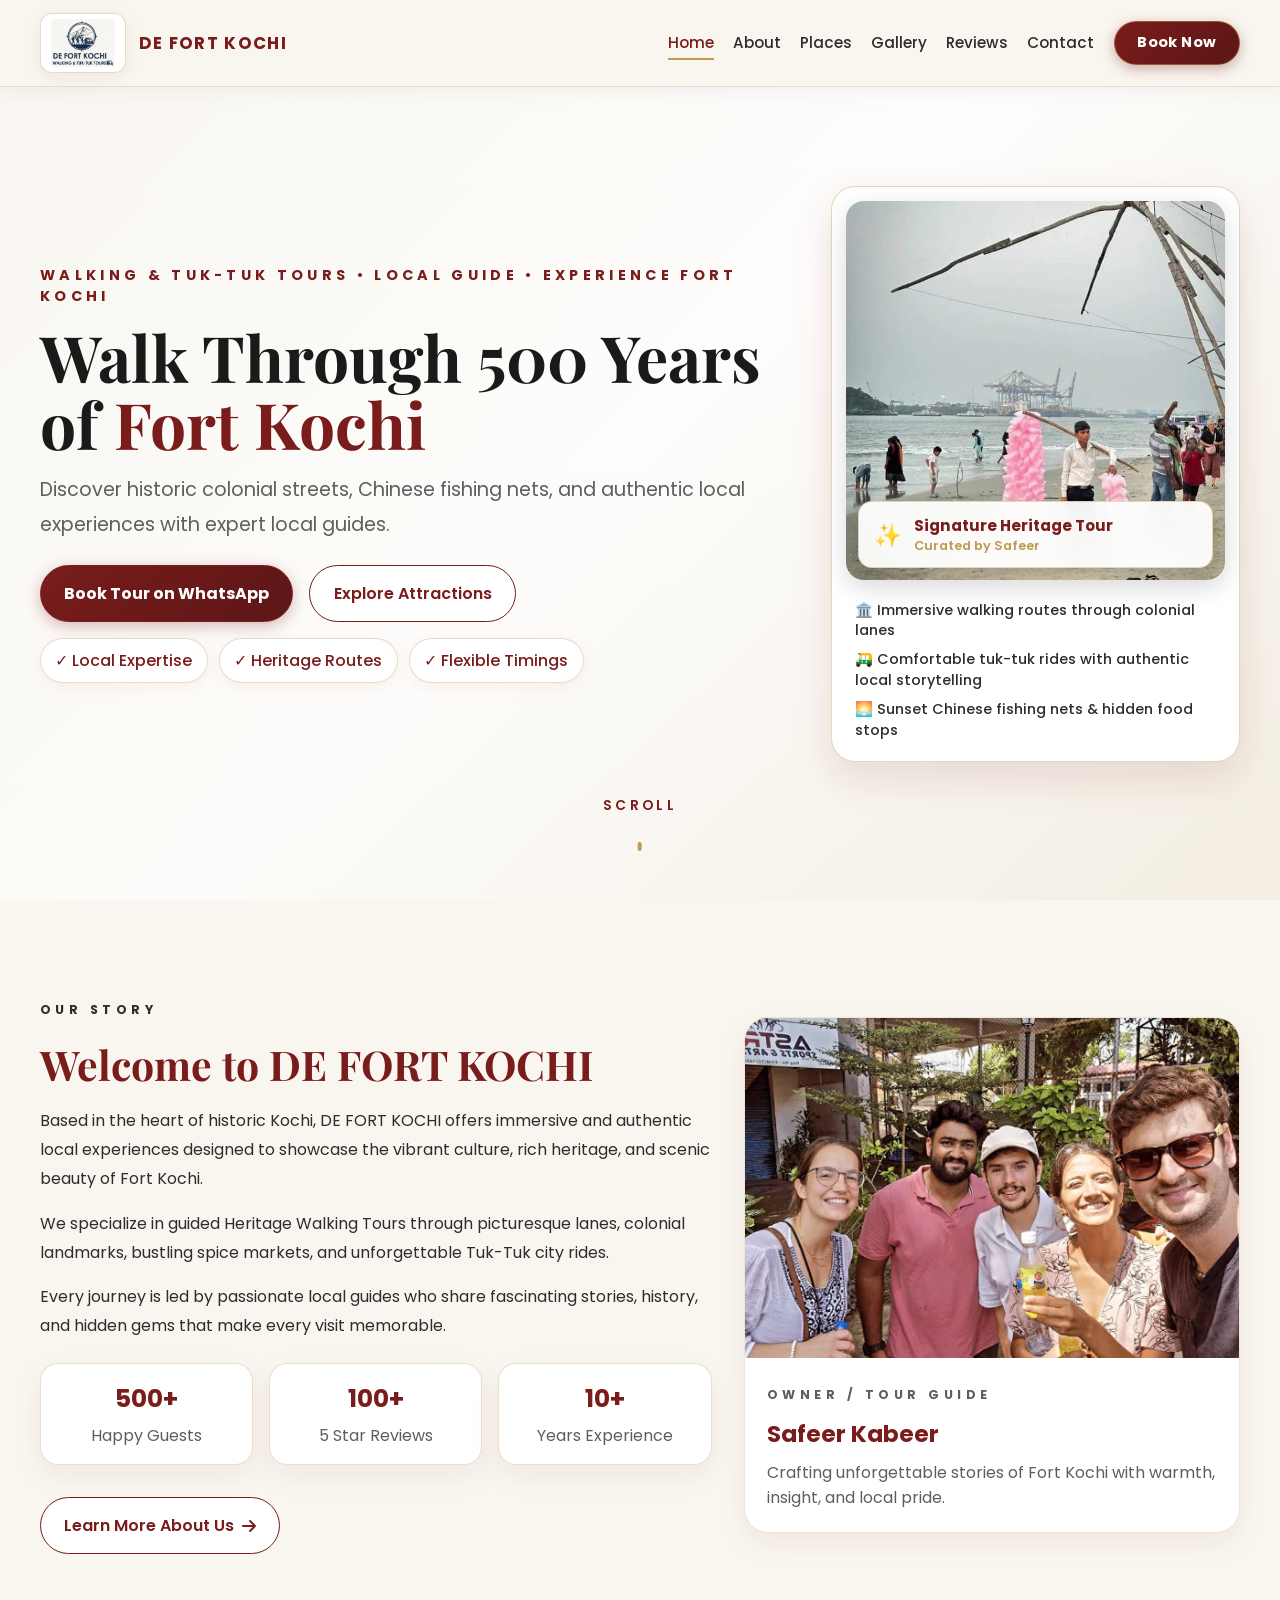
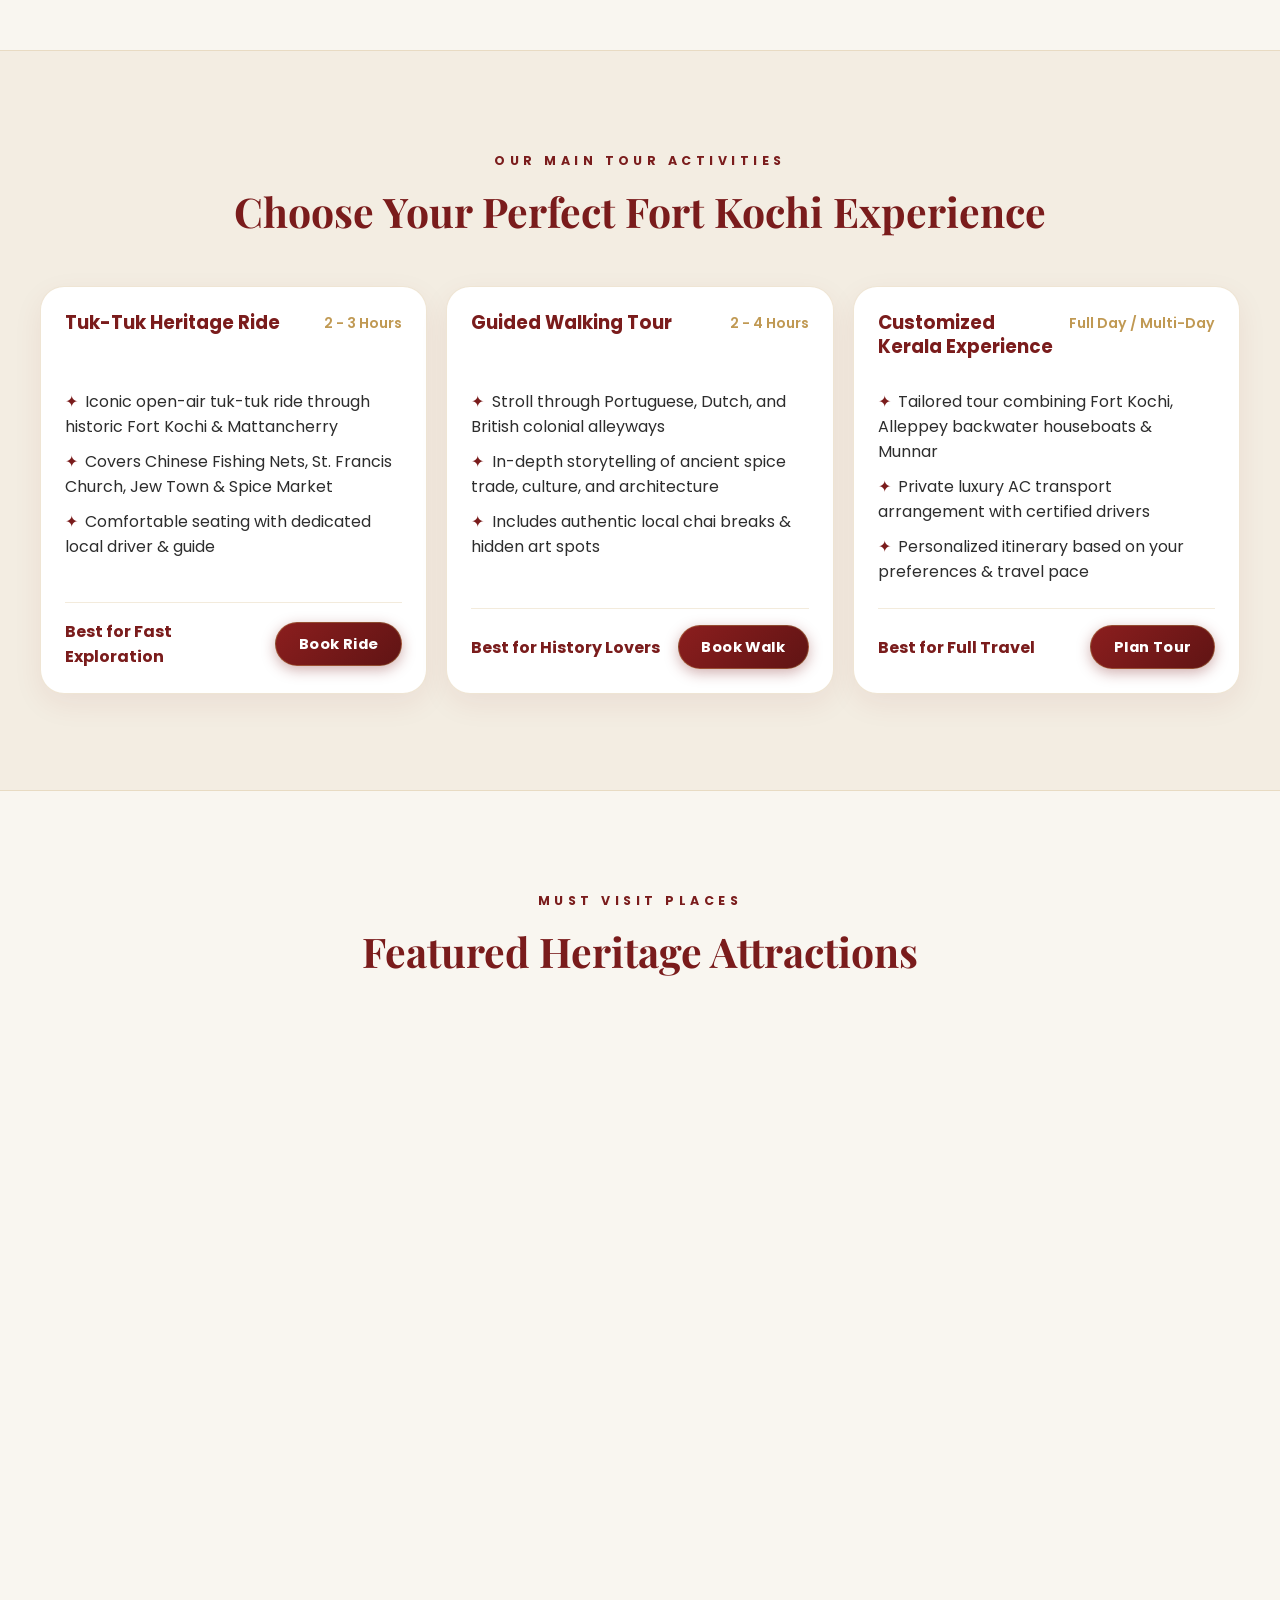
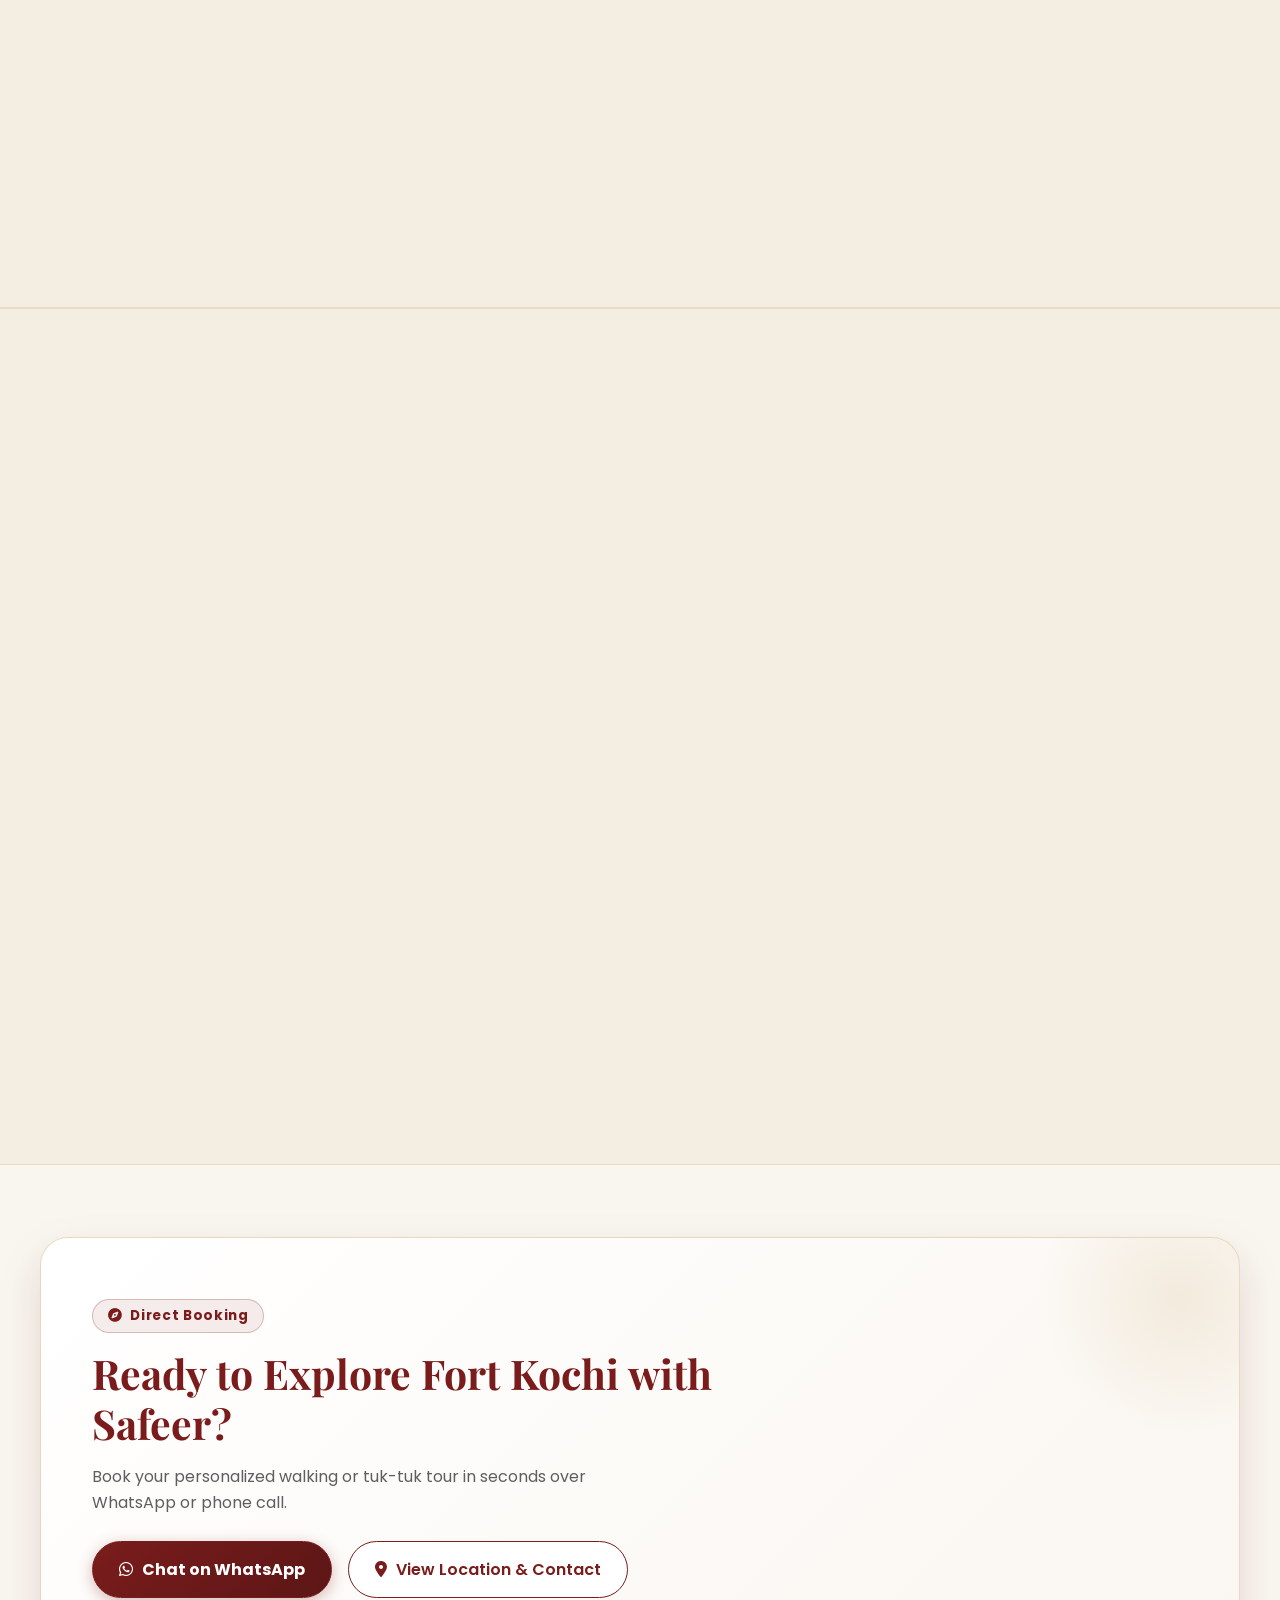
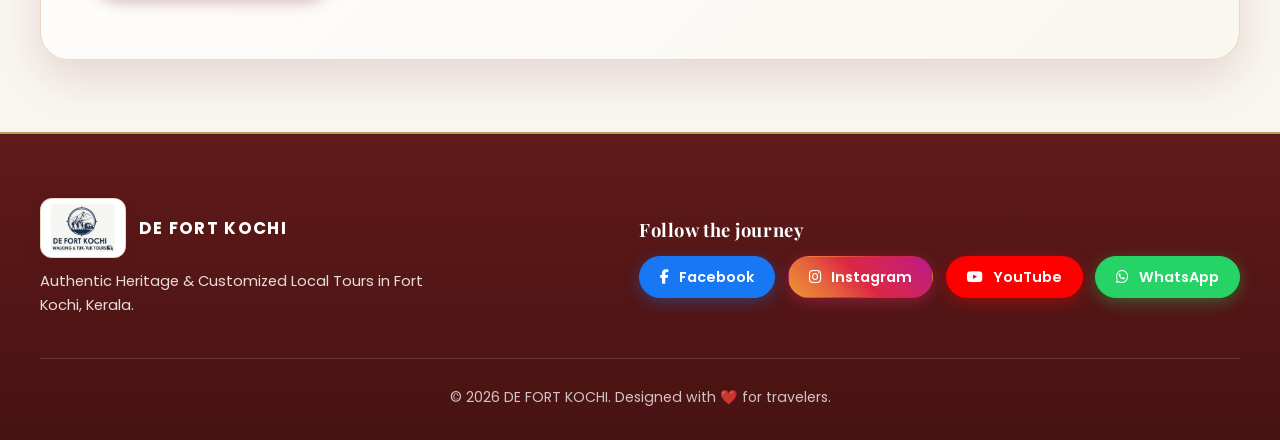
==== commit d7e1d8b6: "feat: redesign hero section with new assets and update styling for enhanced visual layout" ====
--- a/index.html
+++ b/index.html
@@ -69,31 +69,40 @@
       <div class="hero-overlay"></div>
       <div class="container hero-content reveal">
         <div class="hero-copy">
-          <p class="eyebrow">Walking and Tuk-Tuk Tours • Fort Kochi</p>
-          <h1>Experience the Soul of <span>Fort Kochi</span></h1>
+          <p class="eyebrow">Walking & Tuk-Tuk Tours • Local Guide • Experience Fort Kochi</p>
+          <h1>Walk Through 500 Years of <span>Fort Kochi</span></h1>
           <p class="hero-subtitle">
-            <span class="typing-text"></span>
+            Discover historic colonial streets, Chinese fishing nets, and authentic local experiences with expert local
+            guides.
           </p>
           <div class="hero-actions">
-            <a href="https://wa.me/917558807741" class="btn btn-primary" target="_blank" rel="noreferrer">Book Tour on WhatsApp</a>
+            <a href="https://wa.me/917558807741" class="btn btn-primary" target="_blank" rel="noreferrer">Book Tour on
+              WhatsApp</a>
             <a href="places.html" class="btn btn-secondary">Explore Attractions</a>
           </div>
           <div class="hero-highlights">
-            <div class="highlight-pill">Local Expertise</div>
-            <div class="highlight-pill">Luxury Heritage Routes</div>
-            <div class="highlight-pill">Flexible Timings</div>
-          </div>
-        </div>
-
-        <div class="hero-card reveal reveal-right">
-          <div class="hero-card-top">
-            <p>Signature Experience</p>
-            <span>Curated by Safeer</span>
-          </div>
-          <ul>
-            <li>Immersive walking routes through colonial lanes</li>
-            <li>Comfortable tuk-tuk rides with local storytelling</li>
-            <li>Hidden gems, food stops, and photography moments</li>
+            <div class="highlight-pill">✓ Local Expertise</div>
+            <div class="highlight-pill">✓ Heritage Routes</div>
+            <div class="highlight-pill">✓ Flexible Timings</div>
+          </div>
+        </div>
+
+        <div class="hero-card hero-image-card reveal reveal-right">
+          <div class="hero-image-frame">
+            <img src="assets/new_gallery/gallery_25.jpeg" alt="Vibrant Fort Kochi Walking and Tuk-Tuk Tour"
+              class="hero-vibrant-img" />
+            <div class="hero-image-badge">
+              <span class="badge-icon">✨</span>
+              <div class="badge-text">
+                <strong>Signature Heritage Tour</strong>
+                <small>Curated by Safeer</small>
+              </div>
+            </div>
+          </div>
+          <ul class="hero-card-features">
+            <li>🏛️ Immersive walking routes through colonial lanes</li>
+            <li>🛺 Comfortable tuk-tuk rides with authentic local storytelling</li>
+            <li>🌅 Sunset Chinese fishing nets & hidden food stops</li>
           </ul>
         </div>
       </div>
@@ -140,7 +149,8 @@
           </div>
 
           <div style="margin-top: 2rem;">
-            <a href="about.html" class="btn btn-secondary">Learn More About Us <i class="fa-solid fa-arrow-right"></i></a>
+            <a href="about.html" class="btn btn-secondary">Learn More About Us <i
+                class="fa-solid fa-arrow-right"></i></a>
           </div>
         </div>
 
@@ -178,7 +188,8 @@
             </ul>
             <div class="package-footer">
               <span class="price">Best for Fast Exploration</span>
-              <a href="https://wa.me/917558807741?text=Hi%20Safeer,%20I%20am%20interested%20in%20the%20Tuk-Tuk%20Heritage%20Ride" target="_blank" rel="noreferrer" class="btn btn-small">Book Ride</a>
+              <a href="https://wa.me/917558807741?text=Hi%20Safeer,%20I%20am%20interested%20in%20the%20Tuk-Tuk%20Heritage%20Ride"
+                target="_blank" rel="noreferrer" class="btn btn-small">Book Ride</a>
             </div>
           </article>
 
@@ -195,7 +206,8 @@
             </ul>
             <div class="package-footer">
               <span class="price">Best for History Lovers</span>
-              <a href="https://wa.me/917558807741?text=Hi%20Safeer,%20I%20am%20interested%20in%20the%20Guided%20Walking%20Tour" target="_blank" rel="noreferrer" class="btn btn-small">Book Walk</a>
+              <a href="https://wa.me/917558807741?text=Hi%20Safeer,%20I%20am%20interested%20in%20the%20Guided%20Walking%20Tour"
+                target="_blank" rel="noreferrer" class="btn btn-small">Book Walk</a>
             </div>
           </article>
 
@@ -212,7 +224,8 @@
             </ul>
             <div class="package-footer">
               <span class="price">Best for Full Travel</span>
-              <a href="https://wa.me/917558807741?text=Hi%20Safeer,%20I%20want%20to%20plan%20a%20customized%20Kerala%20tour" target="_blank" rel="noreferrer" class="btn btn-small">Plan Tour</a>
+              <a href="https://wa.me/917558807741?text=Hi%20Safeer,%20I%20want%20to%20plan%20a%20customized%20Kerala%20tour"
+                target="_blank" rel="noreferrer" class="btn btn-small">Plan Tour</a>
             </div>
           </article>
         </div>
@@ -229,7 +242,8 @@
 
         <div class="places-grid">
           <article class="place-card reveal reveal-up">
-            <img src="assets/Chinees_Net.jpg?auto=format&fit=crop&w=800&q=80" alt="Chinese Fishing Nets" loading="lazy" />
+            <img src="assets/Chinees_Net.jpg?auto=format&fit=crop&w=800&q=80" alt="Chinese Fishing Nets"
+              loading="lazy" />
             <div class="place-content">
               <h3>Chinese Fishing Nets</h3>
               <p>Iconic cantilevered wooden nets dipped into the calm waterfront waters since the 14th century.</p>
@@ -237,7 +251,8 @@
           </article>
 
           <article class="place-card reveal reveal-up">
-            <img src="assets/Francis_Church.jpg?auto=format&fit=crop&w=800&q=80" alt="St Francis Church" loading="lazy" />
+            <img src="assets/Francis_Church.jpg?auto=format&fit=crop&w=800&q=80" alt="St Francis Church"
+              loading="lazy" />
             <div class="place-content">
               <h3>St Francis Church</h3>
               <p>The oldest European-built church in India (1503), originally burial site of explorer Vasco da Gama.</p>
@@ -253,7 +268,8 @@
           </article>
 
           <article class="place-card reveal reveal-up">
-            <img src="assets/Mattancherry_Palace.jpg?auto=format&fit=crop&w=800&q=80" alt="Mattancherry Palace" loading="lazy" />
+            <img src="assets/Mattancherry_Palace.jpg?auto=format&fit=crop&w=800&q=80" alt="Mattancherry Palace"
+              loading="lazy" />
             <div class="place-content">
               <h3>Mattancherry Palace</h3>
               <p>Colonial Dutch Palace renowned for intricate mythology murals and royal heritage artifacts.</p>
@@ -262,7 +278,8 @@
         </div>
 
         <div style="text-align: center; margin-top: 2.5rem;" class="reveal">
-          <a href="places.html" class="btn btn-secondary btn-lg">Explore All 12 Places & Timeline <i class="fa-solid fa-arrow-right"></i></a>
+          <a href="places.html" class="btn btn-secondary btn-lg">Explore All 12 Places & Timeline <i
+              class="fa-solid fa-arrow-right"></i></a>
         </div>
       </div>
     </section>
@@ -277,21 +294,26 @@
 
         <div class="places-grid" style="grid-template-columns: repeat(auto-fit, minmax(240px, 1fr)); gap: 1.5rem;">
           <div class="place-card reveal reveal-up" style="height: 250px;">
-            <img src="assets/new_gallery/gallery_01.jpg" alt="Tour highlight 1" style="height: 100%; object-fit: cover;" loading="lazy" />
+            <img src="assets/new_gallery/gallery_01.jpg" alt="Tour highlight 1" style="height: 100%; object-fit: cover;"
+              loading="lazy" />
           </div>
           <div class="place-card reveal reveal-up" style="height: 250px;">
-            <img src="assets/new_gallery/gallery_02.jpg" alt="Tour highlight 2" style="height: 100%; object-fit: cover;" loading="lazy" />
+            <img src="assets/new_gallery/gallery_02.jpg" alt="Tour highlight 2" style="height: 100%; object-fit: cover;"
+              loading="lazy" />
           </div>
           <div class="place-card reveal reveal-up" style="height: 250px;">
-            <img src="assets/new_gallery/gallery_03.jpg" alt="Tour highlight 3" style="height: 100%; object-fit: cover;" loading="lazy" />
+            <img src="assets/new_gallery/gallery_03.jpg" alt="Tour highlight 3" style="height: 100%; object-fit: cover;"
+              loading="lazy" />
           </div>
           <div class="place-card reveal reveal-up" style="height: 250px;">
-            <img src="assets/new_gallery/gallery_04.jpg" alt="Tour highlight 4" style="height: 100%; object-fit: cover;" loading="lazy" />
+            <img src="assets/new_gallery/gallery_04.jpg" alt="Tour highlight 4" style="height: 100%; object-fit: cover;"
+              loading="lazy" />
           </div>
         </div>
 
         <div style="text-align: center; margin-top: 2.5rem;" class="reveal">
-          <a href="gallery.html" class="btn btn-secondary btn-lg">View Full Photo Gallery (40+ Photos) <i class="fa-solid fa-arrow-right"></i></a>
+          <a href="gallery.html" class="btn btn-secondary btn-lg">View Full Photo Gallery (40+ Photos) <i
+              class="fa-solid fa-arrow-right"></i></a>
         </div>
       </div>
     </section>
@@ -328,7 +350,8 @@
                   </div>
                 </div>
                 <p class="review-text">
-                  "Our trip in Kochi with Safeer was absolute perfection! He possesses a wealth of local historical knowledge and knew all the scenic spots before the crowds arrived."
+                  "Our trip in Kochi with Safeer was absolute perfection! He possesses a wealth of local historical
+                  knowledge and knew all the scenic spots before the crowds arrived."
                 </p>
               </div>
             </div>
@@ -353,7 +376,8 @@
                   </div>
                 </div>
                 <p class="review-text">
-                  "Highly recommend Safeer! The Alleppey houseboat reservation was premium and clean. His photography assistance made our trip stress-free and unforgettable."
+                  "Highly recommend Safeer! The Alleppey houseboat reservation was premium and clean. His photography
+                  assistance made our trip stress-free and unforgettable."
                 </p>
               </div>
             </div>
@@ -378,7 +402,8 @@
                   </div>
                 </div>
                 <p class="review-text">
-                  "Safeer's Fort Kochi heritage walk was outstanding. He is fluent in English, extremely polite, and took us to authentic local tea spots."
+                  "Safeer's Fort Kochi heritage walk was outstanding. He is fluent in English, extremely polite, and
+                  took us to authentic local tea spots."
                 </p>
               </div>
             </div>
@@ -390,7 +415,8 @@
         </div>
 
         <div style="text-align: center; margin-top: 2rem;" class="reveal">
-          <a href="reviews.html" class="btn btn-secondary">Read All Reviews & FAQs <i class="fa-solid fa-arrow-right"></i></a>
+          <a href="reviews.html" class="btn btn-secondary">Read All Reviews & FAQs <i
+              class="fa-solid fa-arrow-right"></i></a>
         </div>
       </div>
     </section>
@@ -429,7 +455,8 @@
             <span class="partner-name">Airbnb</span>
           </div>
 
-          <a href="https://www.guruwalk.com/walks/62005-free-walking-tour-fort-kochi-jew-town-history-heritage-local-life" target="_blank" rel="noreferrer" class="partner-card">
+          <a href="https://www.guruwalk.com/walks/62005-free-walking-tour-fort-kochi-jew-town-history-heritage-local-life"
+            target="_blank" rel="noreferrer" class="partner-card">
             <div class="partner-icon-wrapper guruwalk">
               <img src="assets/guruwalk-icon.png" alt="GuruWalk" />
             </div>
@@ -499,7 +526,8 @@
                   <h4 style="color: #fff; font-size: 1.1rem; margin: 0;">Fort Kochi Heritage Zone</h4>
                 </div>
               </div>
-              <a href="https://maps.google.com/?q=Fort+Kochi+Kerala+India" target="_blank" class="map-badge-link" rel="noreferrer">
+              <a href="https://maps.google.com/?q=Fort+Kochi+Kerala+India" target="_blank" class="map-badge-link"
+                rel="noreferrer">
                 <i class="fa-solid fa-arrow-up-right-from-square"></i> Open Map
               </a>
             </div>
@@ -518,7 +546,8 @@
         </div>
 
         <div style="text-align: center; margin-top: 2rem;" class="reveal">
-          <a href="contact.html" class="btn btn-secondary">Full Contact Page & Direct Inquiry <i class="fa-solid fa-arrow-right"></i></a>
+          <a href="contact.html" class="btn btn-secondary">Full Contact Page & Direct Inquiry <i
+              class="fa-solid fa-arrow-right"></i></a>
         </div>
       </div>
     </section>
--- a/style.css
+++ b/style.css
@@ -98,47 +98,62 @@
   justify-content: center;
   padding: 0.95rem 1.45rem;
   border-radius: 999px;
-  font-weight: 600;
+  font-weight: 700;
   border: 1px solid transparent;
+  text-decoration: none;
+  display: inline-flex;
+  align-items: center;
+  justify-content: center;
+  gap: 0.5rem;
   transition: transform 0.3s ease, box-shadow 0.3s ease, background 0.3s ease, color 0.3s ease;
 }
 
 .btn:hover {
   transform: translateY(-3px);
-  box-shadow: 0 12px 30px rgba(122, 28, 28, 0.25);
+  box-shadow: 0 12px 30px rgba(122, 28, 28, 0.3);
 }
 
 .btn-primary {
-  background: var(--primary);
-  color: var(--white);
-  border: 1px solid var(--primary);
+  background: linear-gradient(135deg, #7A1C1C 0%, #5C1616 100%);
+  color: #FFFFFF !important;
+  border: 1px solid #7A1C1C;
+  box-shadow: 0 4px 15px rgba(122, 28, 28, 0.3);
 }
 
 .btn-primary:hover {
-  background: var(--primary-hover);
-  border-color: var(--primary-hover);
-  color: var(--white);
+  background: linear-gradient(135deg, #962323 0%, #7A1C1C 100%);
+  border-color: #962323;
+  color: #FFFFFF !important;
+  box-shadow: 0 8px 25px rgba(122, 28, 28, 0.45);
 }
 
 .btn-secondary {
-  background: transparent;
-  color: var(--primary);
-  border-color: var(--primary);
+  background: #FFFFFF;
+  color: var(--primary) !important;
+  border: 1.5px solid var(--primary);
+  font-weight: 600;
 }
 
 .btn-secondary:hover {
   background: var(--primary);
-  color: var(--white);
+  color: #FFFFFF !important;
 }
 
 .btn-small {
-  padding: 0.65rem 1.1rem;
-  background: var(--primary);
-  color: var(--white);
+  padding: 0.65rem 1.4rem;
+  background: linear-gradient(135deg, #8B1E1E 0%, #601414 100%);
+  color: #FFFFFF !important;
+  font-weight: 700 !important;
+  font-size: 0.92rem;
+  letter-spacing: 0.03em;
+  border: 1px solid rgba(192, 153, 83, 0.4);
+  box-shadow: 0 4px 14px rgba(122, 28, 28, 0.35);
 }
 
 .btn-small:hover {
-  background: var(--primary-hover);
+  background: linear-gradient(135deg, #A82424 0%, #7A1C1C 100%);
+  color: #FFFFFF !important;
+  border-color: var(--gold);
 }
 
 .glass {
@@ -283,25 +298,25 @@
   color: var(--primary);
   font-weight: 700;
   letter-spacing: 0.08em;
-  font-size: 0.98rem;
+  font-size: 1.05rem;
 }
 
 .brand img {
-  height: 58px;
+  height: 60px;
   width: auto;
-  max-width: 200px;
+  max-width: 220px;
   object-fit: contain;
-  border-radius: 10px;
-  background: #FFFFFF;
+  border-radius: 12px;
+  background: #FFFFFF;
+  padding: 5px 10px;
+  border: 1px solid rgba(192, 153, 83, 0.35);
+  box-shadow: 0 4px 18px rgba(122, 28, 28, 0.08);
+  transition: all 0.3s ease;
+}
+
+.site-header.scrolled .brand img {
+  height: 50px;
   padding: 4px 8px;
-  border: 1px solid rgba(192, 153, 83, 0.35);
-  box-shadow: 0 4px 15px rgba(0, 0, 0, 0.06);
-  transition: all 0.3s ease;
-}
-
-.site-header.scrolled .brand img {
-  height: 48px;
-  padding: 3px 6px;
 }
 
 .nav-links {
@@ -311,7 +326,7 @@
   color: var(--text-main);
 }
 
-.nav-links a {
+.nav-links a:not(.btn) {
   position: relative;
   font-size: 0.95rem;
   font-weight: 500;
@@ -319,12 +334,12 @@
   transition: color 0.3s ease;
 }
 
-.nav-links a:hover,
-.nav-links a.active {
-  color: var(--primary);
-}
-
-.nav-links a::after {
+.nav-links a:not(.btn):hover,
+.nav-links a:not(.btn).active {
+  color: var(--primary);
+}
+
+.nav-links a:not(.btn)::after {
   content: '';
   position: absolute;
   left: 0;
@@ -335,9 +350,27 @@
   transition: width 0.3s ease;
 }
 
-.nav-links a:hover::after,
-.nav-links a.active::after {
+.nav-links a:not(.btn):hover::after,
+.nav-links a:not(.btn).active::after {
   width: 100%;
+}
+
+.nav-links a.btn {
+  color: #FFFFFF !important;
+  font-weight: 700 !important;
+  background: linear-gradient(135deg, #7A1C1C 0%, #5C1616 100%);
+  border: 1px solid rgba(192, 153, 83, 0.5);
+  box-shadow: 0 4px 14px rgba(122, 28, 28, 0.35);
+  padding: 0.65rem 1.4rem;
+  border-radius: 50px;
+}
+
+.nav-links a.btn:hover {
+  background: linear-gradient(135deg, #962323 0%, #7A1C1C 100%);
+  color: #FFFFFF !important;
+  border-color: var(--gold);
+  transform: translateY(-2px);
+  box-shadow: 0 6px 20px rgba(122, 28, 28, 0.5);
 }
 
 .menu-toggle {
@@ -448,36 +481,91 @@
   color: var(--text-main);
 }
 
-.hero-card-top {
-  display: flex;
-  justify-content: space-between;
-  align-items: center;
-  margin-bottom: 1rem;
-}
-
-.hero-card-top p {
+.hero-image-card {
+  padding: 0.85rem;
+  border-radius: 24px;
+  background: #FFFFFF;
+  border: 1px solid rgba(192, 153, 83, 0.4);
+  box-shadow: 0 16px 40px rgba(122, 28, 28, 0.12);
+  display: flex;
+  flex-direction: column;
+  gap: 0.8rem;
+}
+
+.hero-image-frame {
+  position: relative;
+  border-radius: 18px;
+  overflow: hidden;
+  box-shadow: 0 8px 24px rgba(0, 0, 0, 0.15);
+  aspect-ratio: 1 / 1;
+}
+
+.hero-vibrant-img {
+  width: 100%;
+  height: 100%;
+  object-fit: cover;
+  display: block;
+  transition: transform 0.6s cubic-bezier(0.25, 1, 0.5, 1);
+}
+
+.hero-image-card:hover .hero-vibrant-img {
+  transform: scale(1.04);
+}
+
+.hero-image-badge {
+  position: absolute;
+  bottom: 12px;
+  left: 12px;
+  right: 12px;
+  background: rgba(255, 255, 255, 0.94);
+  backdrop-filter: blur(12px);
+  padding: 0.75rem 0.95rem;
+  border-radius: 14px;
+  border: 1px solid rgba(192, 153, 83, 0.4);
+  display: flex;
+  align-items: center;
+  gap: 0.75rem;
+  box-shadow: 0 8px 20px rgba(0, 0, 0, 0.18);
+}
+
+.hero-image-badge .badge-icon {
+  font-size: 1.4rem;
+}
+
+.hero-image-badge .badge-text {
+  display: flex;
+  flex-direction: column;
+}
+
+.hero-image-badge .badge-text strong {
+  font-size: 0.95rem;
+  color: var(--primary);
   font-weight: 700;
-  color: var(--primary);
-}
-
-.hero-card-top span {
+}
+
+.hero-image-badge .badge-text small {
+  font-size: 0.8rem;
   color: var(--gold);
+  font-weight: 600;
+}
+
+.hero-card-features {
+  list-style: none;
+  padding: 0.4rem 0.6rem;
+  margin: 0;
+  display: flex;
+  flex-direction: column;
+  gap: 0.5rem;
+}
+
+.hero-card-features li {
   font-size: 0.9rem;
-  font-weight: 600;
-}
-
-.hero-card ul {
-  list-style: none;
-  display: grid;
-  gap: 0.8rem;
-  color: var(--text-muted);
-}
-
-.hero-card li::before {
-  content: '•';
-  color: var(--primary);
-  margin-right: 0.5rem;
-  font-weight: bold;
+  color: var(--text-main);
+  font-weight: 500;
+  line-height: 1.45;
+  display: flex;
+  align-items: flex-start;
+  gap: 0.5rem;
 }
 
 .scroll-indicator {
@@ -2127,51 +2215,68 @@
   display: inline-flex;
   align-items: center;
   gap: 0.6rem;
-  padding: 0.55rem 1.1rem;
+  padding: 0.6rem 1.25rem;
   border-radius: 50px;
-  background: rgba(122, 28, 28, 0.06);
-  border: 1px solid rgba(122, 28, 28, 0.15);
-  color: var(--primary);
+  color: #FFFFFF !important;
   text-decoration: none;
-  font-size: 0.88rem;
+  font-size: 0.9rem;
   font-weight: 600;
-  transition: all 0.35s ease;
-}
-
-.social-badge i {
-  font-size: 1.05rem;
-}
-
-.social-badge.facebook:hover {
+  box-shadow: 0 4px 14px rgba(0, 0, 0, 0.2);
+  transition: transform 0.3s ease, box-shadow 0.3s ease, filter 0.3s ease;
+  border: 1px solid rgba(255, 255, 255, 0.2);
+}
+
+.social-badge i,
+.social-badge span {
+  color: #FFFFFF !important;
+}
+
+.social-badge.facebook {
   background: #1877F2;
   border-color: #1877F2;
-  color: #FFFFFF;
-  box-shadow: 0 6px 18px rgba(24, 119, 242, 0.3);
-  transform: translateY(-2px);
-}
-
-.social-badge.instagram:hover {
+  box-shadow: 0 4px 15px rgba(24, 119, 242, 0.35);
+}
+
+.social-badge.facebook:hover {
+  transform: translateY(-3px);
+  filter: brightness(1.1);
+  box-shadow: 0 8px 22px rgba(24, 119, 242, 0.55);
+}
+
+.social-badge.instagram {
   background: linear-gradient(45deg, #f09433 0%, #e6683c 25%, #dc2743 50%, #cc2366 75%, #bc1888 100%);
   border-color: transparent;
-  color: #FFFFFF;
-  box-shadow: 0 6px 18px rgba(225, 48, 108, 0.3);
-  transform: translateY(-2px);
-}
-
-.social-badge.youtube:hover {
+  box-shadow: 0 4px 15px rgba(225, 48, 108, 0.35);
+}
+
+.social-badge.instagram:hover {
+  transform: translateY(-3px);
+  filter: brightness(1.1);
+  box-shadow: 0 8px 22px rgba(225, 48, 108, 0.55);
+}
+
+.social-badge.youtube {
   background: #FF0000;
   border-color: #FF0000;
-  color: #FFFFFF;
-  box-shadow: 0 6px 18px rgba(255, 0, 0, 0.3);
-  transform: translateY(-2px);
-}
-
-.social-badge.whatsapp:hover {
+  box-shadow: 0 4px 15px rgba(255, 0, 0, 0.35);
+}
+
+.social-badge.youtube:hover {
+  transform: translateY(-3px);
+  filter: brightness(1.1);
+  box-shadow: 0 8px 22px rgba(255, 0, 0, 0.55);
+}
+
+.social-badge.whatsapp {
   background: #25D366;
   border-color: #25D366;
-  color: #FFFFFF;
-  box-shadow: 0 6px 18px rgba(37, 211, 102, 0.3);
-  transform: translateY(-2px);
+  box-shadow: 0 4px 15px rgba(37, 211, 102, 0.35);
+}
+
+.social-badge.whatsapp:hover {
+  transform: translateY(-3px);
+  filter: brightness(1.1);
+  box-shadow: 0 8px 22px rgba(37, 211, 102, 0.55);
 }
 
 /* Integrated Location Map Card in Contact Section */
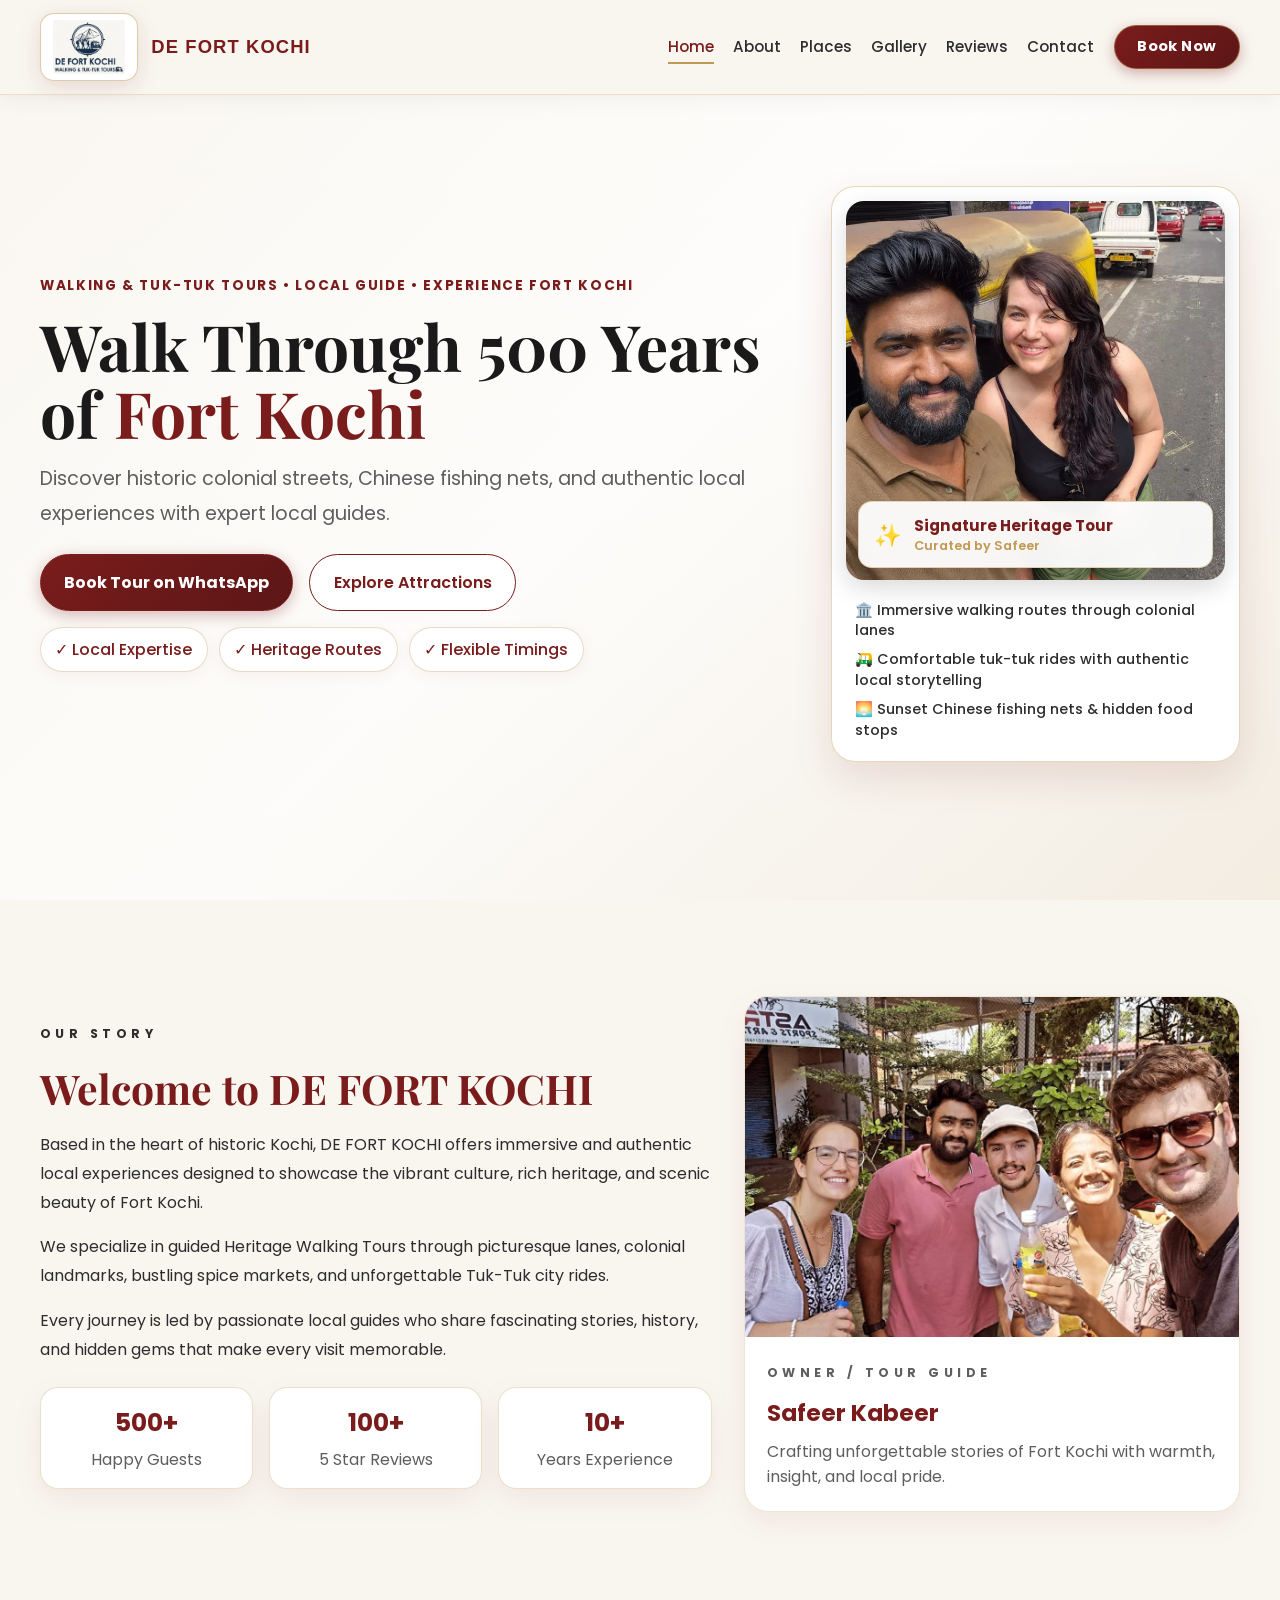
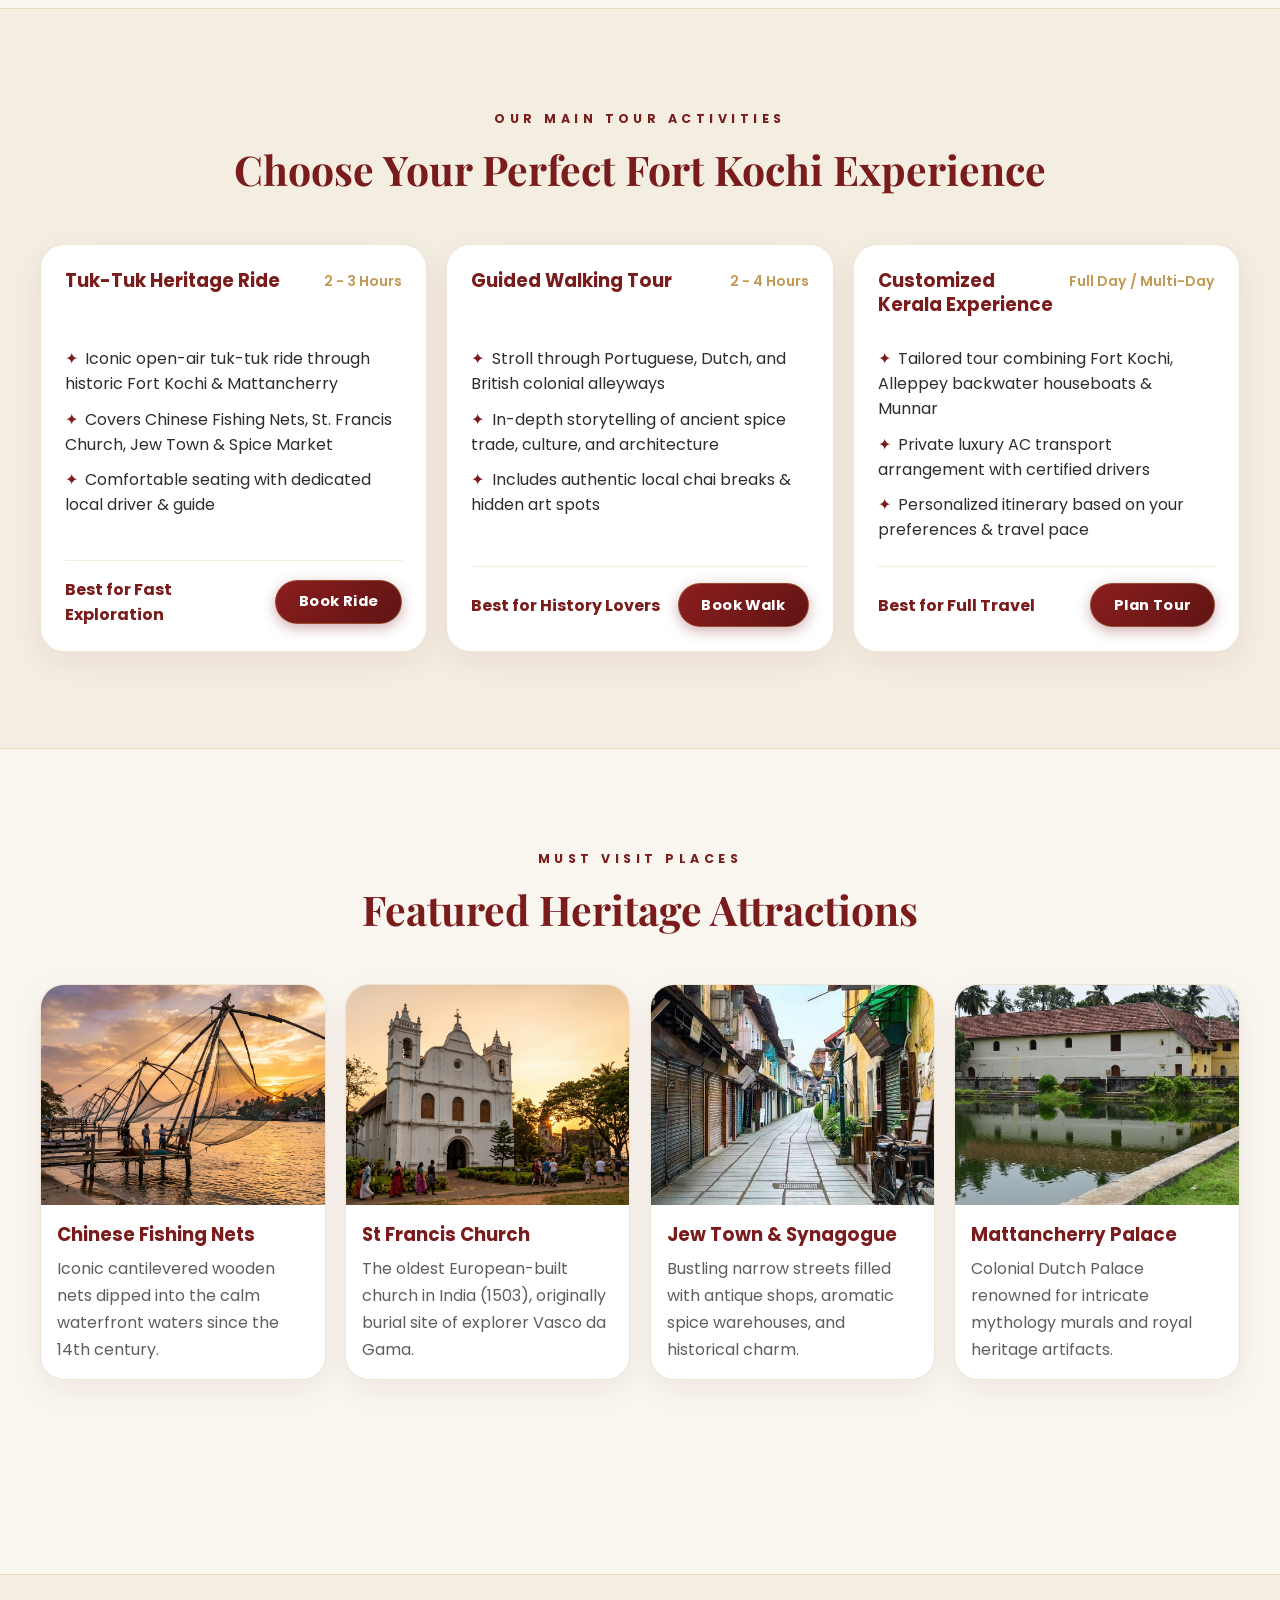
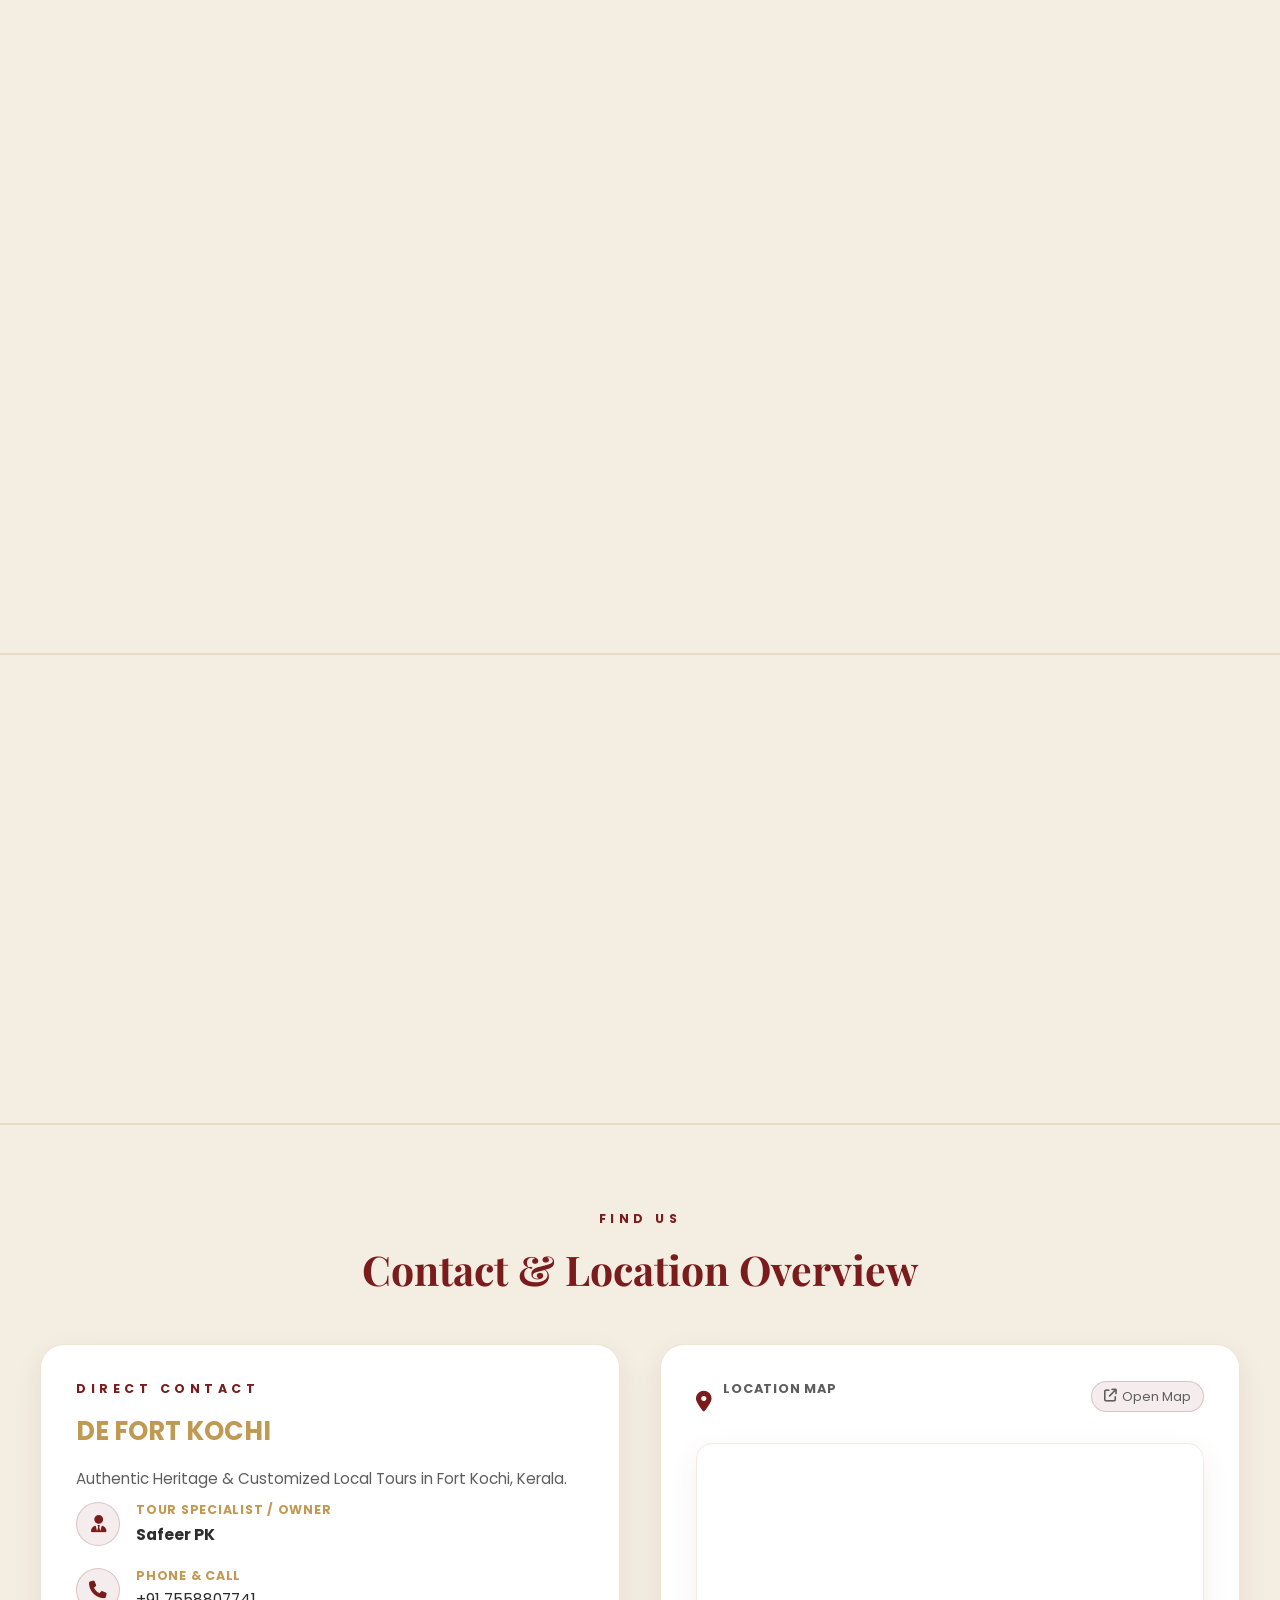
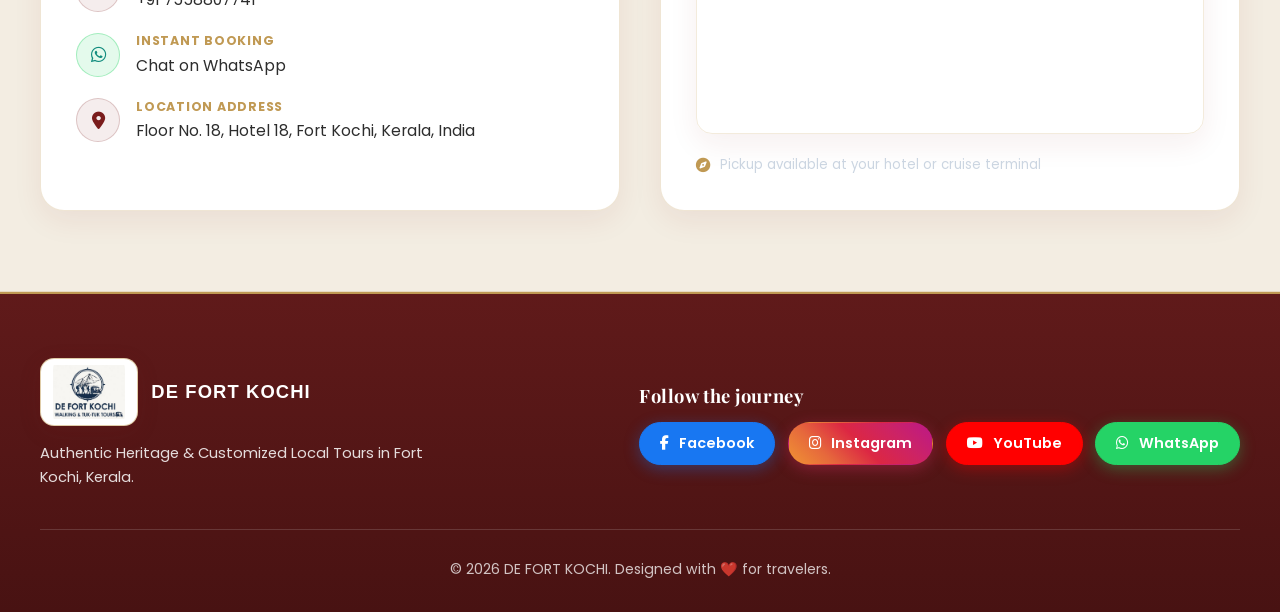
==== commit 7ab03b59: "refactor: update brand styling and remove sections from landing page" ====
--- a/index.html
+++ b/index.html
@@ -89,7 +89,7 @@
 
         <div class="hero-card hero-image-card reveal reveal-right">
           <div class="hero-image-frame">
-            <img src="assets/new_gallery/gallery_25.jpeg" alt="Vibrant Fort Kochi Walking and Tuk-Tuk Tour"
+            <img src="assets/new_gallery/gallery_36.jpeg" alt="Vibrant Fort Kochi Walking and Tuk-Tuk Tour"
               class="hero-vibrant-img" />
             <div class="hero-image-badge">
               <span class="badge-icon">✨</span>
@@ -104,13 +104,6 @@
             <li>🛺 Comfortable tuk-tuk rides with authentic local storytelling</li>
             <li>🌅 Sunset Chinese fishing nets & hidden food stops</li>
           </ul>
-        </div>
-      </div>
-
-      <div class="scroll-indicator">
-        <span>Scroll</span>
-        <div class="mouse">
-          <div class="wheel"></div>
         </div>
       </div>
     </section>
@@ -148,10 +141,10 @@
             </div>
           </div>
 
-          <div style="margin-top: 2rem;">
+          <!-- <div style="margin-top: 2rem;">
             <a href="about.html" class="btn btn-secondary">Learn More About Us <i
                 class="fa-solid fa-arrow-right"></i></a>
-          </div>
+          </div> -->
         </div>
 
         <div class="about-card reveal reveal-right">
@@ -318,109 +311,6 @@
       </div>
     </section>
 
-    <!-- 5. REVIEWS & TESTIMONIALS PREVIEW -->
-    <section id="reviews-preview" class="reviews-section section">
-      <div class="container">
-        <div class="section-header reveal">
-          <span class="section-subtitle">Client Feedback</span>
-          <h2 class="section-title">5-Star Testimonials</h2>
-          <div class="divider"></div>
-        </div>
-
-        <!-- Swiper Slider -->
-        <div class="swiper reviews-slider reveal">
-          <div class="swiper-wrapper">
-            <!-- Review 1 -->
-            <div class="swiper-slide">
-              <div class="review-card">
-                <div class="review-header">
-                  <div class="guest-profile">
-                    <img src="assets/images/sarah_mitchell.png" alt="Sarah Mitchell" class="guest-photo" />
-                    <div class="guest-info">
-                      <h4>Sarah Mitchell</h4>
-                      <span class="guest-country"><i class="fa-solid fa-flag-usa"></i> USA</span>
-                    </div>
-                  </div>
-                  <div class="stars">
-                    <i class="fa-solid fa-star"></i>
-                    <i class="fa-solid fa-star"></i>
-                    <i class="fa-solid fa-star"></i>
-                    <i class="fa-solid fa-star"></i>
-                    <i class="fa-solid fa-star"></i>
-                  </div>
-                </div>
-                <p class="review-text">
-                  "Our trip in Kochi with Safeer was absolute perfection! He possesses a wealth of local historical
-                  knowledge and knew all the scenic spots before the crowds arrived."
-                </p>
-              </div>
-            </div>
-
-            <!-- Review 2 -->
-            <div class="swiper-slide">
-              <div class="review-card">
-                <div class="review-header">
-                  <div class="guest-profile">
-                    <img src="assets/images/james_harrington.png" alt="James Harrington" class="guest-photo" />
-                    <div class="guest-info">
-                      <h4>James Harrington</h4>
-                      <span class="guest-country"><i class="fa-solid fa-sterling-sign"></i> UK</span>
-                    </div>
-                  </div>
-                  <div class="stars">
-                    <i class="fa-solid fa-star"></i>
-                    <i class="fa-solid fa-star"></i>
-                    <i class="fa-solid fa-star"></i>
-                    <i class="fa-solid fa-star"></i>
-                    <i class="fa-solid fa-star"></i>
-                  </div>
-                </div>
-                <p class="review-text">
-                  "Highly recommend Safeer! The Alleppey houseboat reservation was premium and clean. His photography
-                  assistance made our trip stress-free and unforgettable."
-                </p>
-              </div>
-            </div>
-
-            <!-- Review 3 -->
-            <div class="swiper-slide">
-              <div class="review-card">
-                <div class="review-header">
-                  <div class="guest-profile">
-                    <img src="assets/images/elena_rostova.png" alt="Elena Rostova" class="guest-photo" />
-                    <div class="guest-info">
-                      <h4>Elena Rostova</h4>
-                      <span class="guest-country"><i class="fa-solid fa-globe"></i> Germany</span>
-                    </div>
-                  </div>
-                  <div class="stars">
-                    <i class="fa-solid fa-star"></i>
-                    <i class="fa-solid fa-star"></i>
-                    <i class="fa-solid fa-star"></i>
-                    <i class="fa-solid fa-star"></i>
-                    <i class="fa-solid fa-star"></i>
-                  </div>
-                </div>
-                <p class="review-text">
-                  "Safeer's Fort Kochi heritage walk was outstanding. He is fluent in English, extremely polite, and
-                  took us to authentic local tea spots."
-                </p>
-              </div>
-            </div>
-          </div>
-          <!-- Pagination & Navigation -->
-          <div class="swiper-pagination"></div>
-          <div class="swiper-button-next"></div>
-          <div class="swiper-button-prev"></div>
-        </div>
-
-        <div style="text-align: center; margin-top: 2rem;" class="reveal">
-          <a href="reviews.html" class="btn btn-secondary">Read All Reviews & FAQs <i
-              class="fa-solid fa-arrow-right"></i></a>
-        </div>
-      </div>
-    </section>
-
     <!-- Partners / Trusted Platforms -->
     <section class="section partners-section section-alt">
       <div class="container">
@@ -545,15 +435,15 @@
           </div>
         </div>
 
-        <div style="text-align: center; margin-top: 2rem;" class="reveal">
+        <!-- <div style="text-align: center; margin-top: 2rem;" class="reveal">
           <a href="contact.html" class="btn btn-secondary">Full Contact Page & Direct Inquiry <i
               class="fa-solid fa-arrow-right"></i></a>
-        </div>
+        </div> -->
       </div>
     </section>
 
     <!-- Quick Direct Booking CTA -->
-    <section id="booking" class="section booking-section">
+    <!-- <section id="booking" class="section booking-section">
       <div class="container">
         <div class="booking-card reveal">
           <div class="booking-content">
@@ -576,7 +466,7 @@
           </div>
         </div>
       </div>
-    </section>
+    </section> -->
   </main>
 
   <!-- Site Footer -->
--- a/style.css
+++ b/style.css
@@ -294,29 +294,30 @@
 .brand {
   display: inline-flex;
   align-items: center;
-  gap: 0.8rem;
-  color: var(--primary);
-  font-weight: 700;
-  letter-spacing: 0.08em;
-  font-size: 1.05rem;
+  gap: 0.85rem;
+  color: var(--primary);
+  font-weight: 800;
+  letter-spacing: 0.06em;
+  font-size: 1.15rem;
+  text-decoration: none;
 }
 
 .brand img {
-  height: 60px;
+  height: 68px;
   width: auto;
-  max-width: 220px;
+  max-width: 260px;
   object-fit: contain;
-  border-radius: 12px;
-  background: #FFFFFF;
+  border-radius: 14px;
+  background: #FFFFFF;
+  padding: 6px 12px;
+  border: 1.5px solid rgba(192, 153, 83, 0.5);
+  box-shadow: 0 6px 22px rgba(122, 28, 28, 0.14);
+  transition: all 0.3s ease;
+}
+
+.site-header.scrolled .brand img {
+  height: 56px;
   padding: 5px 10px;
-  border: 1px solid rgba(192, 153, 83, 0.35);
-  box-shadow: 0 4px 18px rgba(122, 28, 28, 0.08);
-  transition: all 0.3s ease;
-}
-
-.site-header.scrolled .brand img {
-  height: 50px;
-  padding: 4px 8px;
 }
 
 .nav-links {
@@ -419,12 +420,13 @@
 }
 
 .eyebrow {
-  font-size: 0.9rem;
-  letter-spacing: 0.3em;
+  font-size: clamp(0.75rem, 1.1vw, 0.85rem);
+  letter-spacing: 0.12em;
   text-transform: uppercase;
   color: var(--primary);
   font-weight: 700;
   margin-bottom: 1rem;
+  white-space: nowrap;
 }
 
 .hero h1 {
@@ -569,36 +571,7 @@
 }
 
 .scroll-indicator {
-  position: absolute;
-  bottom: 2rem;
-  left: 50%;
-  transform: translateX(-50%);
-  display: flex;
-  flex-direction: column;
-  align-items: center;
-  gap: 0.5rem;
-  color: var(--primary);
-  font-size: 0.86rem;
-  text-transform: uppercase;
-  letter-spacing: 0.25em;
-  font-weight: 600;
-}
-
-.mouse {
-  width: 28px;
-  height: 44px;
-  border-radius: 999px;
-  border: 1px solid rgba(255,255,255,0.3);
-  display: grid;
-  place-items: center;
-}
-
-.wheel {
-  width: 4px;
-  height: 9px;
-  background: var(--gold);
-  border-radius: 999px;
-  animation: scroll 1.5s infinite;
+  display: none !important;
 }
 
 .about-grid {
@@ -1704,7 +1677,29 @@
 
 .footer-brand {
   color: #FFFFFF;
-  margin-bottom: 0.8rem;
+  margin-bottom: 1rem;
+}
+
+.footer-brand .brand {
+  gap: 1.1rem;
+}
+
+.footer-brand .brand img {
+  height: 78px;
+  max-width: 280px;
+  padding: 8px 16px;
+  border-radius: 16px;
+  background: #FFFFFF;
+  border: 2px solid var(--gold);
+  box-shadow: 0 8px 28px rgba(0, 0, 0, 0.4);
+}
+
+.footer-brand .brand span {
+  color: #FFFFFF !important;
+  font-size: 1.35rem;
+  font-weight: 800;
+  letter-spacing: 0.08em;
+  text-shadow: 0 2px 8px rgba(0, 0, 0, 0.5);
 }
 
 .footer-tagline {
@@ -1920,10 +1915,10 @@
   }
 
   .eyebrow {
-    letter-spacing: 0.12em;
-    font-size: 0.8rem;
+    letter-spacing: 0.06em;
+    font-size: clamp(0.65rem, 2.7vw, 0.78rem);
     margin-bottom: 0.75rem;
-    word-break: break-word;
+    white-space: nowrap;
   }
 
   .hero h1 {
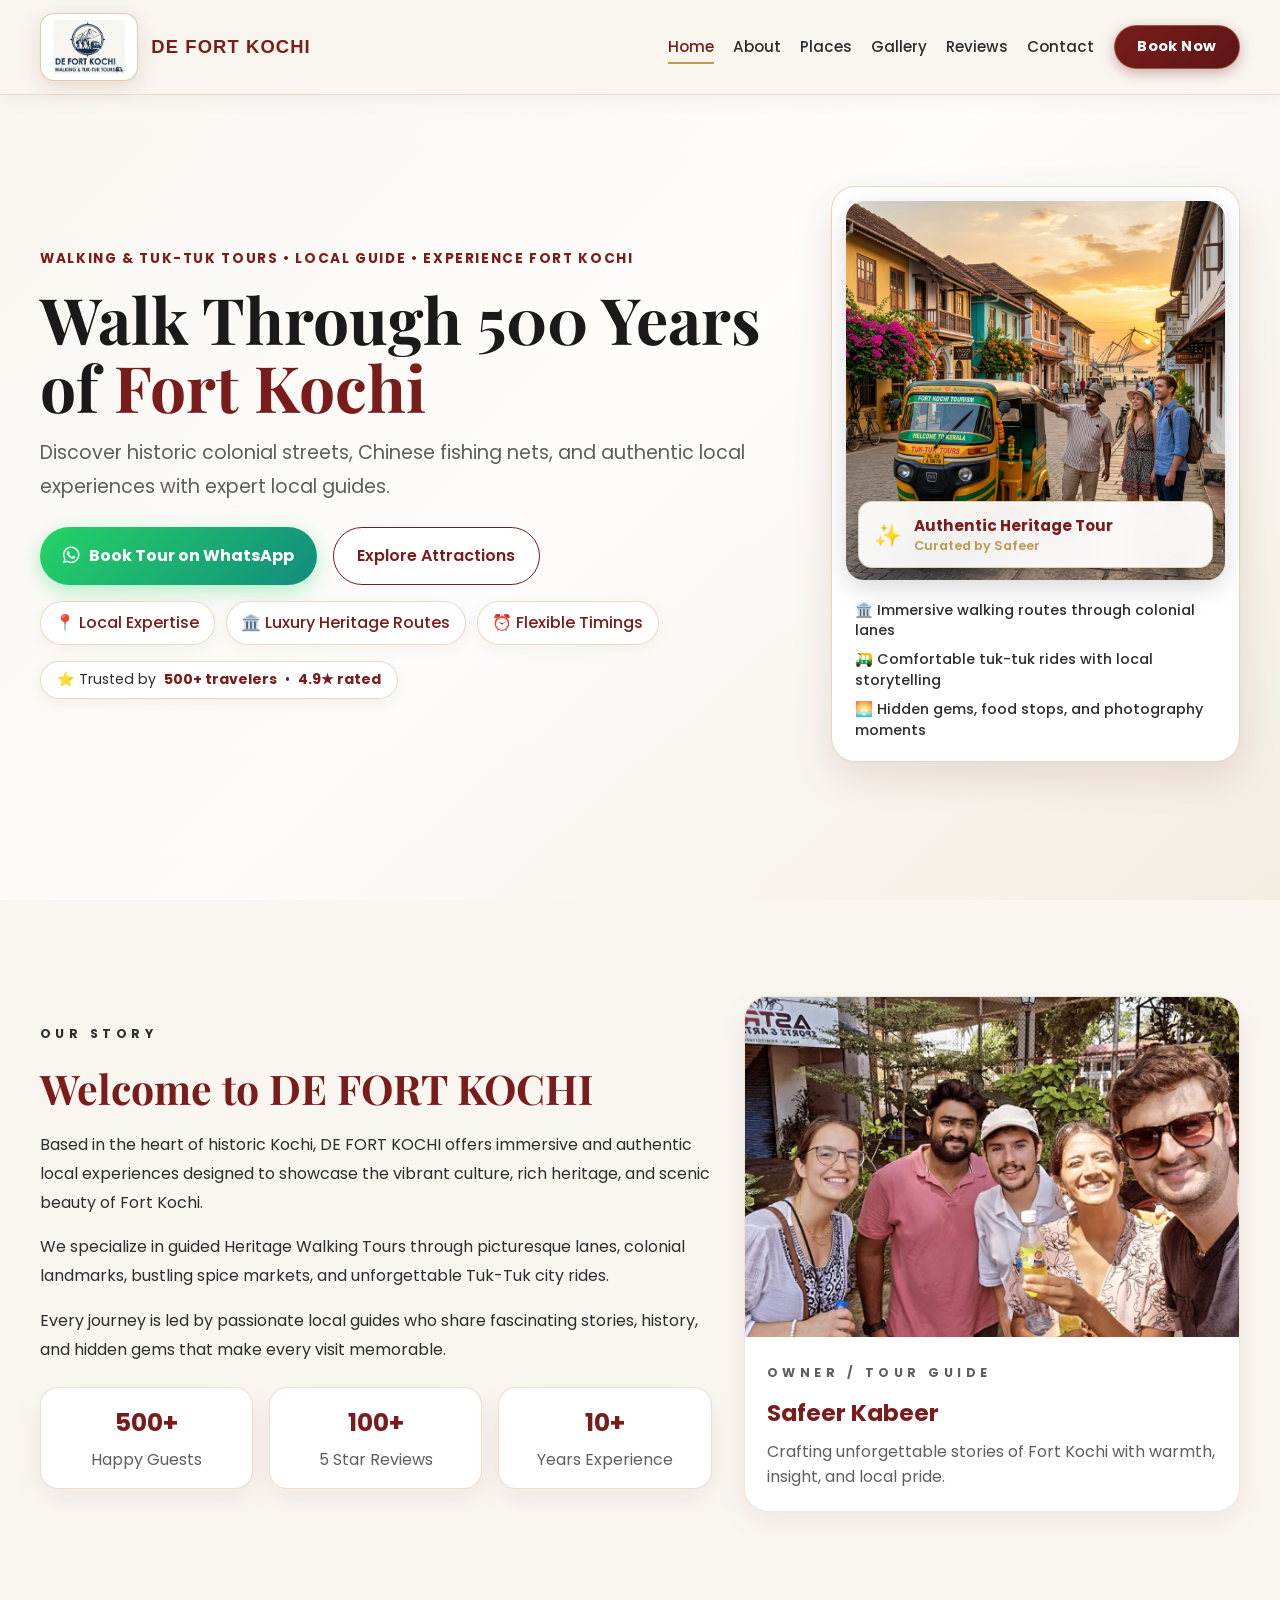
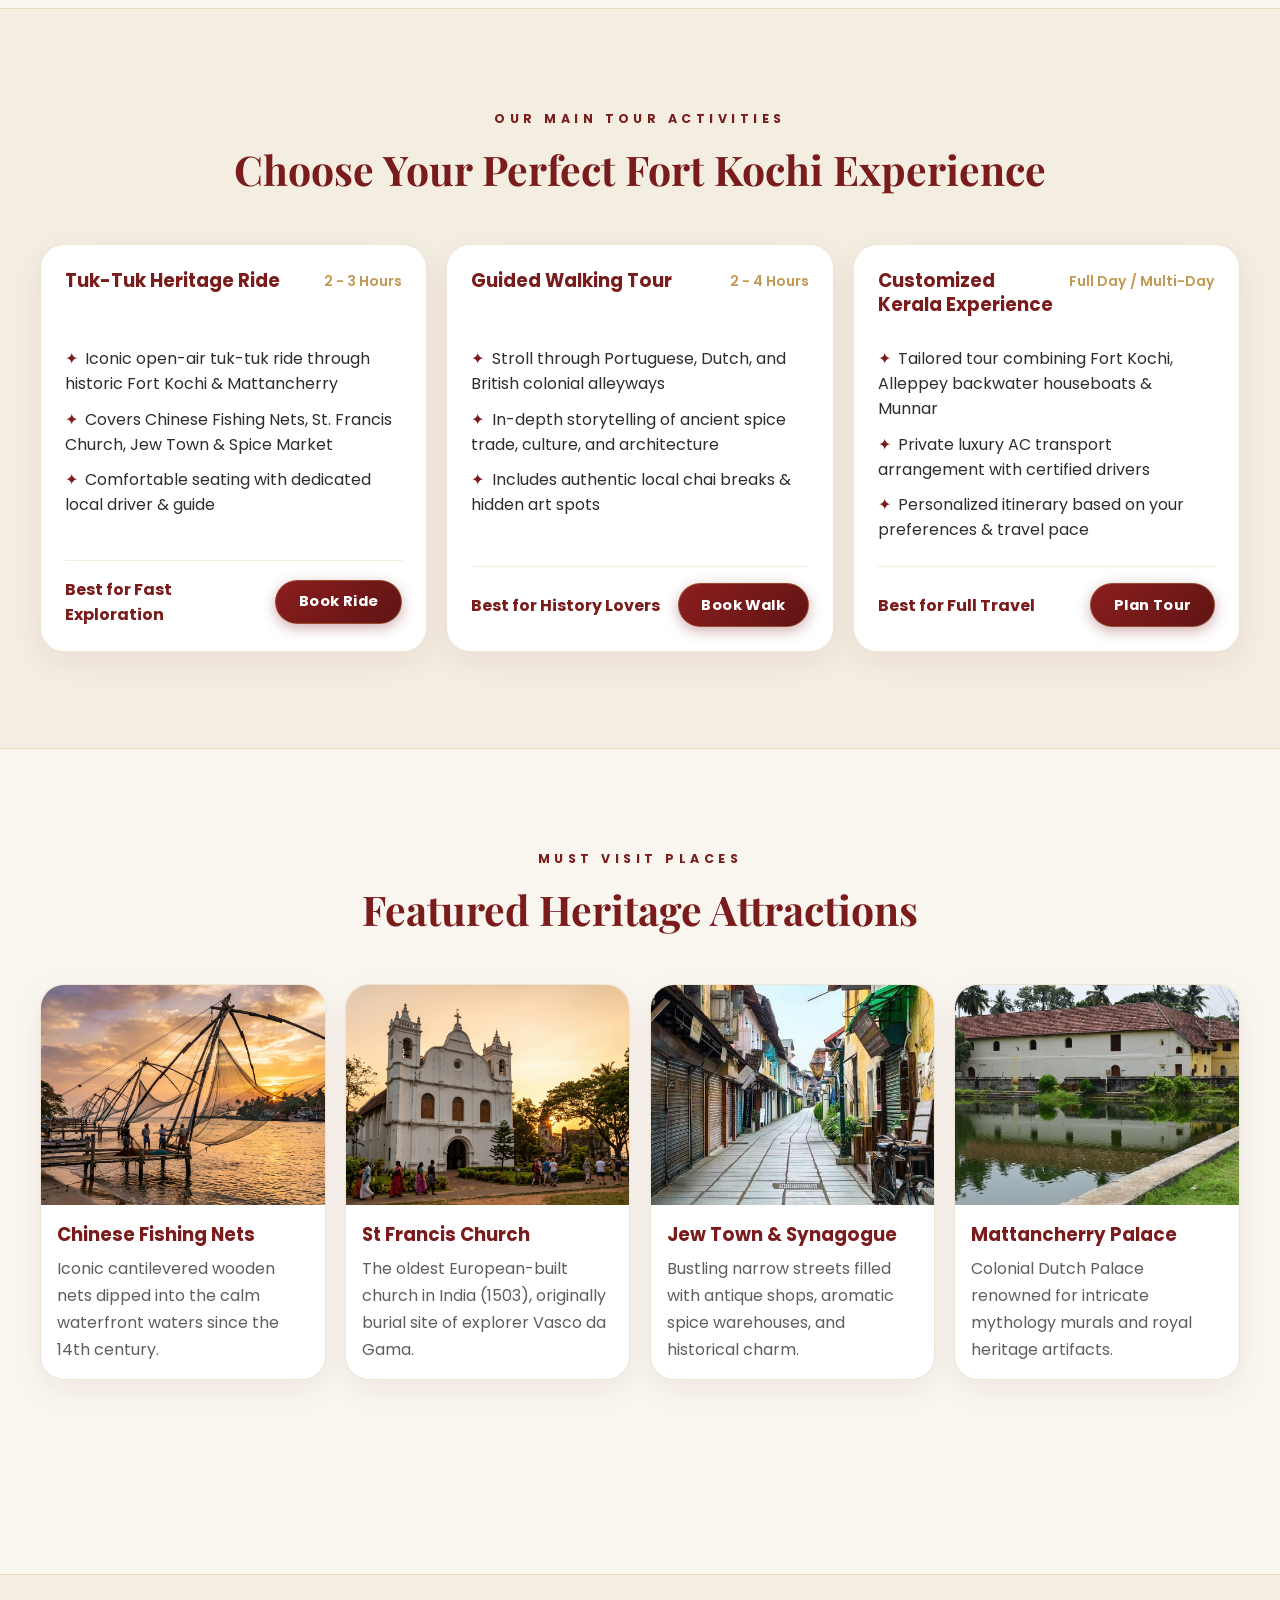
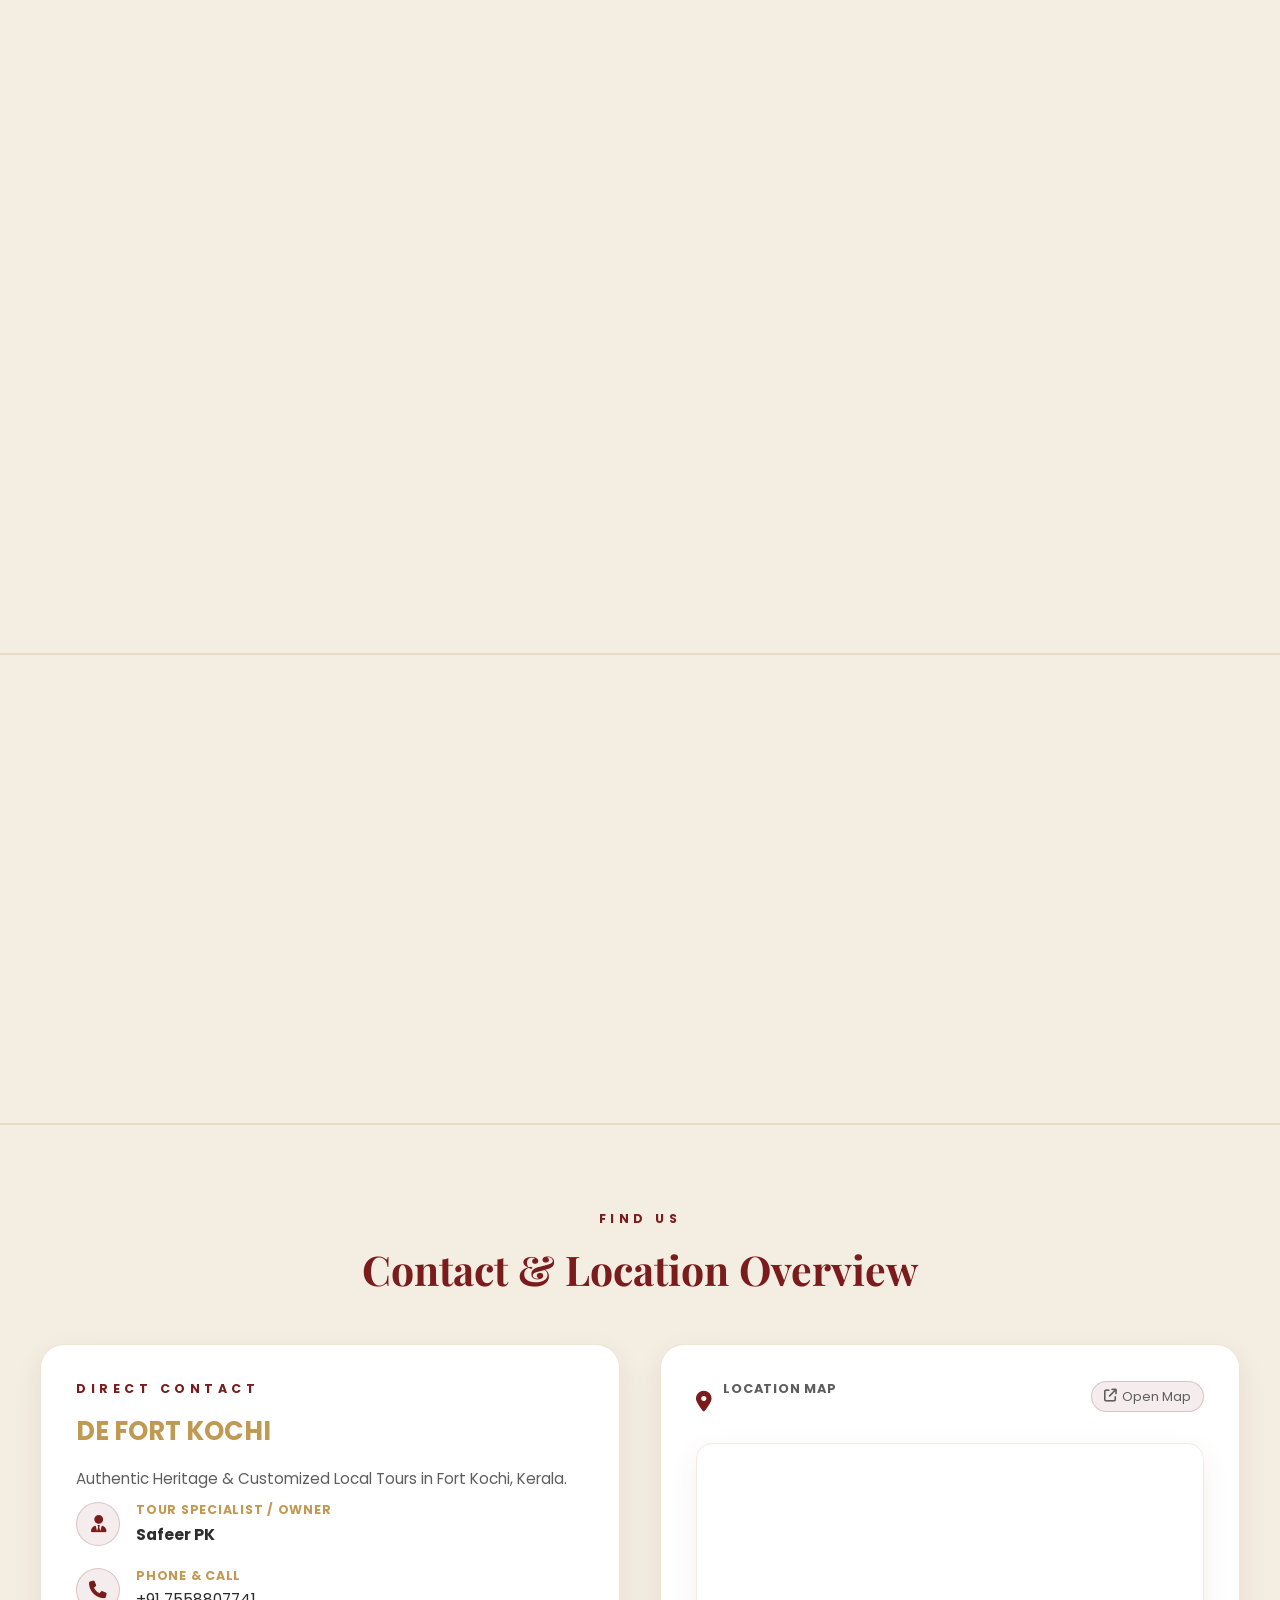
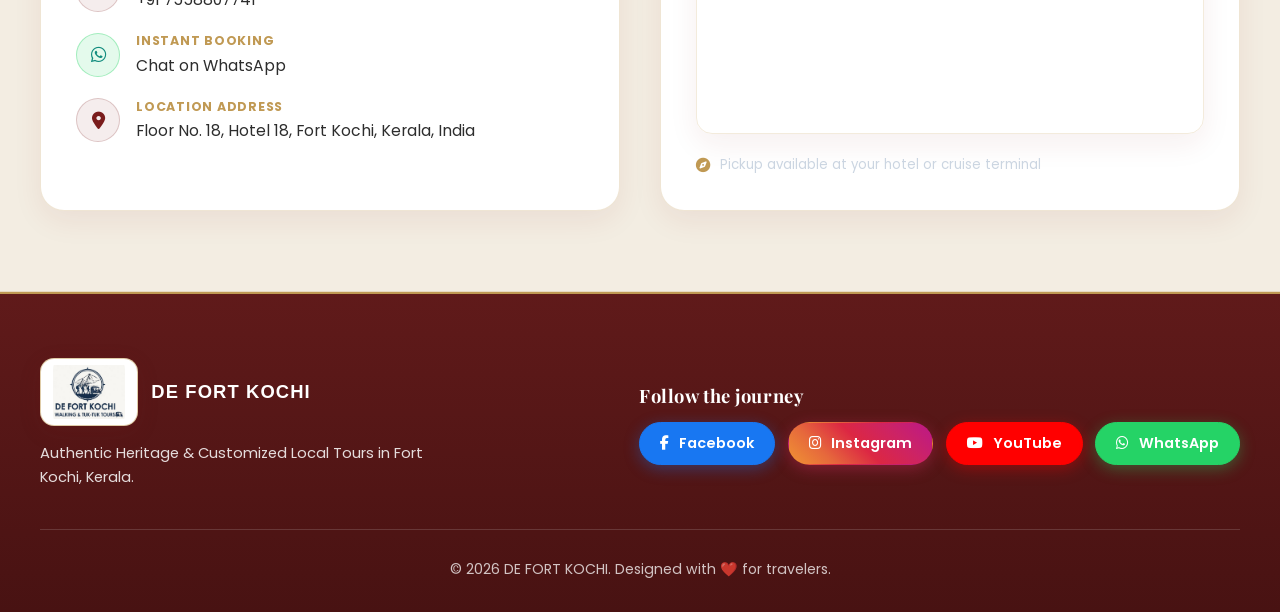
==== commit 08a967b2: "feat: enhance hero section with updated branding, trust indicators, and styled WhatsApp CTA button" ====
--- a/index.html
+++ b/index.html
@@ -69,40 +69,44 @@
       <div class="hero-overlay"></div>
       <div class="container hero-content reveal">
         <div class="hero-copy">
-          <p class="eyebrow">Walking & Tuk-Tuk Tours • Local Guide • Experience Fort Kochi</p>
+          <p class="eyebrow">WALKING & TUK-TUK TOURS • LOCAL GUIDE • EXPERIENCE FORT KOCHI</p>
           <h1>Walk Through 500 Years of <span>Fort Kochi</span></h1>
           <p class="hero-subtitle">
             Discover historic colonial streets, Chinese fishing nets, and authentic local experiences with expert local
             guides.
           </p>
           <div class="hero-actions">
-            <a href="https://wa.me/917558807741" class="btn btn-primary" target="_blank" rel="noreferrer">Book Tour on
-              WhatsApp</a>
+            <a href="https://wa.me/917558807741" class="btn btn-whatsapp" target="_blank" rel="noreferrer">
+              <i class="fa-brands fa-whatsapp" style="font-size: 1.2rem;"></i> Book Tour on WhatsApp
+            </a>
             <a href="places.html" class="btn btn-secondary">Explore Attractions</a>
           </div>
           <div class="hero-highlights">
-            <div class="highlight-pill">✓ Local Expertise</div>
-            <div class="highlight-pill">✓ Heritage Routes</div>
-            <div class="highlight-pill">✓ Flexible Timings</div>
+            <div class="highlight-pill">📍 Local Expertise</div>
+            <div class="highlight-pill">🏛️ Luxury Heritage Routes</div>
+            <div class="highlight-pill">⏰ Flexible Timings</div>
+          </div>
+          <div class="hero-trust-bar">
+            ⭐ Trusted by <strong>500+ travelers</strong> • <strong>4.9★ rated</strong>
           </div>
         </div>
 
         <div class="hero-card hero-image-card reveal reveal-right">
           <div class="hero-image-frame">
-            <img src="assets/new_gallery/gallery_36.jpeg" alt="Vibrant Fort Kochi Walking and Tuk-Tuk Tour"
+            <img src="assets/hero_vibrant.jpg" alt="Vibrant Fort Kochi Walking and Tuk-Tuk Tour"
               class="hero-vibrant-img" />
             <div class="hero-image-badge">
               <span class="badge-icon">✨</span>
               <div class="badge-text">
-                <strong>Signature Heritage Tour</strong>
+                <strong>Authentic Heritage Tour</strong>
                 <small>Curated by Safeer</small>
               </div>
             </div>
           </div>
           <ul class="hero-card-features">
             <li>🏛️ Immersive walking routes through colonial lanes</li>
-            <li>🛺 Comfortable tuk-tuk rides with authentic local storytelling</li>
-            <li>🌅 Sunset Chinese fishing nets & hidden food stops</li>
+            <li>🛺 Comfortable tuk-tuk rides with local storytelling</li>
+            <li>🌅 Hidden gems, food stops, and photography moments</li>
           </ul>
         </div>
       </div>
--- a/style.css
+++ b/style.css
@@ -471,6 +471,43 @@
   font-weight: 500;
   backdrop-filter: blur(10px);
   box-shadow: 0 4px 15px rgba(122, 28, 28, 0.05);
+}
+
+.btn-whatsapp {
+  background: linear-gradient(135deg, #25D366 0%, #128C7E 100%) !important;
+  color: #FFFFFF !important;
+  border: none !important;
+  box-shadow: 0 6px 20px rgba(37, 211, 102, 0.35);
+  font-weight: 700;
+  display: inline-flex;
+  align-items: center;
+  gap: 0.55rem;
+  transition: all 0.3s ease;
+}
+
+.btn-whatsapp:hover {
+  background: linear-gradient(135deg, #20BD5A 0%, #0E776A 100%) !important;
+  transform: translateY(-2px);
+  box-shadow: 0 8px 25px rgba(37, 211, 102, 0.45);
+  color: #FFFFFF !important;
+}
+
+.hero-trust-bar {
+  display: inline-flex;
+  align-items: center;
+  gap: 0.5rem;
+  margin-top: 1rem;
+  font-size: 0.88rem;
+  color: var(--text-main);
+  background: rgba(255, 255, 255, 0.9);
+  border: 1px solid rgba(192, 153, 83, 0.35);
+  padding: 0.45rem 1rem;
+  border-radius: 999px;
+  box-shadow: 0 4px 14px rgba(122, 28, 28, 0.06);
+}
+
+.hero-trust-bar strong {
+  color: var(--primary);
 }
 
 .hero-card {
